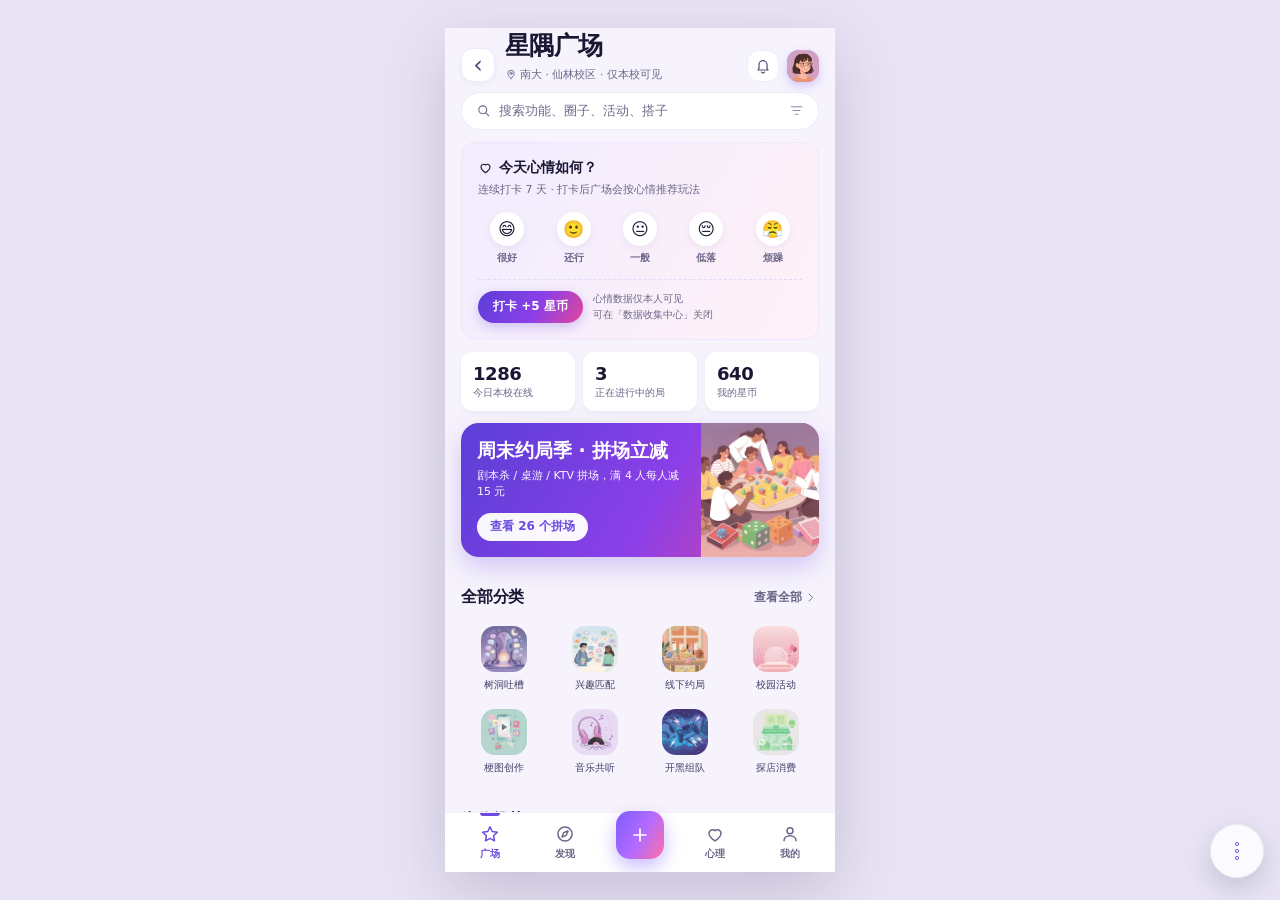
==== 星隅广场/Star-Corner-Plaza.html @ f4175f68 "Add files via upload" ====
<!DOCTYPE html>
<html lang="zh-CN">
<head>
<meta charset="UTF-8">
<meta name="viewport" content="width=device-width,initial-scale=1,maximum-scale=1,user-scalable=no">
<title>星隅广场 · 校园娱乐中心</title>
<link rel="icon" href="data:image/svg+xml,<svg xmlns='http://www.w3.org/2000/svg' viewBox='0 0 32 32'><text y='26' font-size='26'>🌟</text></svg>">

<style>
/* =====================================================================
   星隅广场 · 校园娱乐中心  |  style.css
   v2 — 巡查修复 + 视觉升级（功能与信息架构不变）
   修复：对比度达标 WCAG AA / 焦点态 / disabled / 吸底操作栏 / 滚动穿透
   升级：统一 间距·圆角·字号·阴影 刻度，补齐 hover/active 状态与过渡
   ===================================================================== */

:root{
  /* ---------- 品牌 ---------- */
  --brand:linear-gradient(120deg,#7C5CFF 0%,#B36BFF 52%,#FF6FA5 100%);       /* 装饰性填充 */
  --brand-deep:linear-gradient(120deg,#5B3FD6 0%,#8B3FE8 55%,#E0479B 100%);  /* 承载白字的面 */
  --brand-text:#6C4BE0;        /* 紫色作文字时用（对白底 5.64:1） */
  --brand-soft:linear-gradient(120deg,#F1ECFF 0%,#FFF1F7 100%);

  /* ---------- 底色 ---------- */
  --bg:#F6F3FC;
  --card:#FFFFFF;
  --card2:#F8F5FE;
  --line:#EFEAF9;
  --line2:#F4F0FD;
  --line-strong:#E1D8FA;

  /* ---------- 文字（全部 ≥4.5:1，满足 WCAG AA） ---------- */
  --ink:#191734;    /* 主文字      15.3:1 */
  --sub:#4F4A72;    /* 次级正文     8.4:1 */
  --mute:#6B6688;   /* 辅助文字     5.41:1 */
  --faint:#706A8C;  /* 弱化/脚注    5.09:1 */
  --glyph:#8E89A8;  /* 非文字图形   3.34:1（≥3:1） */

  /* ---------- 字号阶梯（12 档 → 收敛为 11 档） ---------- */
  --fs-2xs:10px;  --fs-xs:11px;   --fs-sm:12px;   --fs-base:13px;
  --fs-md:14px;   --fs-lg:15px;   --fs-xl:16px;   --fs-2xl:18px;
  --fs-3xl:19px;  --fs-4xl:22px;  --fs-5xl:25px;  --fs-num:32px;

  /* ---------- 间距阶梯 ---------- */
  --sp-1:4px; --sp-2:8px; --sp-3:12px; --sp-4:16px; --sp-5:20px; --sp-6:24px;

  /* ---------- 圆角（4 档） ---------- */
  --r-sm:12px; --r-md:14px; --r-lg:18px; --r-full:999px;

  /* ---------- 阴影（3 档） ---------- */
  --sh-1:0 2px 6px rgba(28,20,60,.04);
  --sh-2:0 4px 14px rgba(28,20,60,.06);
  --sh-3:0 8px 24px rgba(28,20,60,.10);
  --sh-brand:0 10px 24px rgba(108,75,224,.26);

  /* ---------- 动效 ---------- */
  --ease:cubic-bezier(.32,.72,.28,1);
  --dur:.2s;

  --font:"PingFang SC","Microsoft YaHei","Hiragino Sans GB","Noto Sans CJK SC",system-ui,-apple-system,sans-serif;
  --sb-h:44px;  --tb-h:60px;
}

*{box-sizing:border-box;margin:0;padding:0;-webkit-tap-highlight-color:transparent;}
html,body{height:100%;}
body{
  font-family:var(--font);color:var(--ink);background:#E9E4F5;
  display:flex;align-items:center;justify-content:center;
  -webkit-font-smoothing:antialiased;overflow:hidden;
}
button,input,textarea{font-family:inherit;font-size:inherit;color:inherit;border:none;background:none;outline:none;}
button{cursor:pointer;}
button:disabled{cursor:not-allowed;}
svg{display:block;flex:none;}

/* ===== 统一焦点态（键盘可达性） ===== */
:focus{outline:none;}
:focus-visible{
  outline:2px solid var(--brand-text);
  outline-offset:2px;
  border-radius:var(--r-sm);
}
.viewport :focus-visible{outline-offset:1px;}

/* ===== 预览容器 ===== */
.viewport{
  width:390px;height:844px;max-height:100vh;
  background:var(--bg);position:relative;overflow:hidden;
  display:flex;flex-direction:column;
  box-shadow:0 20px 60px rgba(28,20,60,.18);
}
@media (max-width:430px){
  body{display:block;background:var(--bg);}
  .viewport{width:100%;height:100vh;max-height:none;box-shadow:none;}
}
/* 极矮视口（横屏手机）保护 */
@media (max-height:520px){
  .viewport{height:100vh;}
}

/* ===== 滚动区 ===== */
.screens{
  flex:1;overflow-y:auto;overflow-x:hidden;
  -webkit-overflow-scrolling:touch;
  overscroll-behavior:contain;   /* 防止滚动穿透 */
}
.screens::-webkit-scrollbar{width:3px;}
.screens::-webkit-scrollbar-thumb{background:#DDD7EE;border-radius:3px;}

/* ===== 通用容器 ===== */
.card{background:var(--card);border-radius:var(--r-md);padding:var(--sp-4);box-shadow:var(--sh-2);}
.sec{display:flex;align-items:center;gap:var(--sp-2);padding:var(--sp-4) var(--sp-4) 10px;}
.sec h2{font-size:var(--fs-xl);font-weight:800;letter-spacing:-.2px;}
.sec .ss{font-size:var(--fs-xs);color:var(--faint);font-weight:600;}
.sec .more{
  margin-left:auto;font-size:var(--fs-sm);color:var(--mute);font-weight:600;
  display:flex;align-items:center;gap:2px;
  padding:4px 2px 4px 8px;border-radius:var(--r-sm);
  transition:color var(--dur) var(--ease),opacity var(--dur) var(--ease);
}
.sec .more:active{opacity:.6;}
@media (hover:hover){.sec .more:hover{color:var(--brand-text);}}

.foot{
  height:36px;padding:0 var(--sp-4) 4px;
  display:flex;align-items:center;gap:6px;
  font-size:var(--fs-2xs);color:var(--faint);   /* 脚注也满足 AA */
}
.foot .dot{width:3px;height:3px;border-radius:50%;background:var(--line-strong);flex:none;}

/* ===== 顶部导航 ===== */
.nav{height:46px;display:flex;align-items:center;gap:10px;padding:0 var(--sp-4);}
.nav .nb{
  width:30px;height:30px;border-radius:10px;background:var(--card);
  border:1px solid var(--line);display:flex;align-items:center;justify-content:center;
  color:var(--sub);flex:none;transition:background var(--dur) var(--ease),transform var(--dur) var(--ease);
}
.nav .nb:active{transform:scale(.92);}
@media (hover:hover){.nav .nb:hover{background:var(--card2);}}
.nav h1{font-size:var(--fs-3xl);font-weight:800;letter-spacing:-.2px;}
.nav .nav-r{margin-left:auto;display:flex;align-items:center;gap:var(--sp-2);color:var(--mute);}

/* ===== 首页标题区 ===== */
.hd{padding:2px var(--sp-4) 10px;display:flex;align-items:flex-end;gap:10px;}
.hd h1{font-size:var(--fs-5xl);font-weight:900;letter-spacing:-.6px;line-height:1.15;}
.hd .loc{font-size:var(--fs-xs);color:var(--mute);display:flex;align-items:center;gap:3px;margin:6px 0 0;}
.hd .hr{margin-left:auto;display:flex;gap:var(--sp-2);align-items:center;}
.av{
  width:32px;height:32px;border-radius:var(--r-sm);background:var(--brand);color:#fff;
  display:flex;align-items:center;justify-content:center;
  box-shadow:0 4px 10px rgba(124,92,255,.28);
  transition:transform var(--dur) var(--ease);
}
.av:active{transform:scale(.92);}
.icobtn{
  width:32px;height:32px;border-radius:var(--r-sm);background:var(--card);
  border:1px solid var(--line);display:flex;align-items:center;justify-content:center;color:var(--sub);
  transition:background var(--dur) var(--ease),transform var(--dur) var(--ease);
}
.icobtn:active{transform:scale(.92);}
@media (hover:hover){.icobtn:hover{background:var(--card2);}}

/* ===== 搜索 ===== */
.search{
  height:38px;border-radius:var(--r-full);background:var(--card);
  border:1px solid var(--line);display:flex;align-items:center;gap:var(--sp-2);
  padding:0 14px;color:var(--faint);font-size:var(--fs-base);
  margin:0 var(--sp-4) var(--sp-3);width:calc(100% - 32px);text-align:left;
  transition:border-color var(--dur) var(--ease),box-shadow var(--dur) var(--ease);
}
.search:active{background:var(--card2);}
@media (hover:hover){.search:hover{border-color:var(--line-strong);}}
.search .sr{margin-left:auto;color:var(--glyph);}

/* ===== 首页顶栏（吸顶 + 滚动收拢 · 复用 index.html 搜索框变化动画） ===== */
.home-top{
  position:sticky;top:0;z-index:7;
  background:var(--bg);
  padding-top:2px;
  transition:padding .35s cubic-bezier(.22,1,.36,1);
}
.home-top::after{
  content:'';position:absolute;left:0;right:0;bottom:0;height:1px;
  background:linear-gradient(to bottom, rgba(28,20,60,.07), transparent);
  opacity:0;transition:opacity .3s;pointer-events:none;
}
.home-top.collapsed{padding-bottom:0;}
.home-top.collapsed::after{opacity:1;}
/* 搜索框收拢动画（与 index.html 同款缓动） */
.home-top .search{
  transition:height .3s cubic-bezier(.22,1,.36,1), font-size .3s cubic-bezier(.22,1,.36,1),
             background .3s, border-color .3s, box-shadow .3s, margin .3s, border-radius .3s;
}
.home-top.collapsed .search{
  height:32px;font-size:var(--fs-sm);
  background:var(--card2);border-color:var(--line-strong);
  margin-bottom:8px;box-shadow:var(--sh-1);
}
/* 标题与位置行随之收拢 */
.home-top .hd h1{transition:font-size .3s cubic-bezier(.22,1,.36,1);}
.home-top.collapsed .hd h1{font-size:var(--fs-4xl);}
.home-top .hd .loc{transition:opacity .25s, transform .3s, height .3s, margin .3s;}
.home-top.collapsed .hd .loc{opacity:0;transform:translateY(-4px);height:0;overflow:hidden;margin:0;}
.home-top .hr .av{transition:width .3s, height .3s;}
.home-top.collapsed .hr .av{width:28px;height:28px;}

/* ===== 心情卡 ===== */
.mood{
  background:var(--brand-soft);border:1px solid #EFE7FF;
  border-radius:var(--r-md);padding:var(--sp-4);margin:0 var(--sp-4) var(--sp-3);
}
.mood-t{font-size:var(--fs-md);font-weight:800;display:flex;align-items:center;gap:6px;}
.mood-s{font-size:var(--fs-xs);color:var(--mute);margin-top:var(--sp-1);line-height:1.55;}
.moods{display:flex;gap:var(--sp-2);margin-top:var(--sp-3);justify-content:space-between;}
.md{display:flex;flex-direction:column;align-items:center;gap:5px;flex:1;padding:2px 0;border-radius:var(--r-sm);}
.md i{
  width:34px;height:34px;border-radius:50%;background:#fff;
  display:flex;align-items:center;justify-content:center;font-size:17px;font-style:normal;
  box-shadow:0 3px 8px rgba(28,20,60,.06);
  transition:transform var(--dur) var(--ease),box-shadow var(--dur) var(--ease);
}
.md span{font-size:var(--fs-2xs);color:var(--mute);font-weight:600;transition:color var(--dur) var(--ease);}
.md.on i{background:var(--brand);box-shadow:0 4px 12px rgba(124,92,255,.38);transform:scale(1.14);}
.md.on span{color:var(--brand-text);font-weight:800;}
.md:active i{transform:scale(.94);}
@media (hover:hover){.md:hover i{transform:scale(1.06);}.md.on:hover i{transform:scale(1.14);}}

.mood-f{display:flex;align-items:center;gap:10px;margin-top:var(--sp-3);padding-top:11px;border-top:1px dashed var(--line-strong);}
.mood-f .btn{
  height:32px;padding:0 15px;border-radius:var(--r-full);background:var(--brand-deep);
  color:#fff;font-size:var(--fs-sm);font-weight:800;display:flex;align-items:center;flex:none;
  box-shadow:0 4px 12px rgba(91,63,214,.26);
  transition:transform var(--dur) var(--ease),opacity var(--dur) var(--ease);
}
.mood-f .btn:active{transform:scale(.95);}
@media (hover:hover){.mood-f .btn:hover{opacity:.92;}}
.mood-f .btn:disabled,.mood-f .btn.done{
  background:#E4E0F2;color:var(--faint);box-shadow:none;opacity:1;
}
.mood-f .tl{font-size:var(--fs-2xs);color:var(--mute);line-height:1.55;}

/* ===== 数据条 ===== */
.stats{display:grid;grid-template-columns:repeat(3,1fr);gap:var(--sp-2);margin:0 var(--sp-4) var(--sp-3);}
.stat{background:var(--card);border-radius:var(--r-sm);padding:11px var(--sp-3);box-shadow:var(--sh-1);}
.stat b{font-size:var(--fs-2xl);font-weight:900;letter-spacing:-.4px;display:block;}
.stat span{font-size:var(--fs-2xs);color:var(--mute);display:block;margin-top:2px;}

/* ===== Banner ===== */
.banner{
  min-height:112px;border-radius:var(--r-lg);display:flex;align-items:stretch;
  background:radial-gradient(circle at 112% -34%,rgba(255,255,255,.16),transparent 38%),var(--brand-deep);
  margin:0 var(--sp-4) var(--sp-3);color:#fff;
  position:relative;overflow:hidden;box-shadow:var(--sh-brand);
}
.banner .btxt{flex:1;min-width:0;padding:var(--sp-4);padding-right:var(--sp-2);display:flex;flex-direction:column;justify-content:center;align-items:flex-start;}
.banner .bt{font-size:var(--fs-3xl);font-weight:900;position:relative;line-height:1.25;}
.banner .bs{font-size:var(--fs-xs);margin-top:5px;position:relative;line-height:1.5;opacity:.96;}
.banner .bb{
  height:28px;padding:0 13px;border-radius:var(--r-full);background:rgba(255,255,255,.96);
  color:var(--brand-text);font-size:var(--fs-sm);font-weight:800;
  display:inline-flex;align-items:center;margin-top:var(--sp-3);position:relative;
  transition:transform var(--dur) var(--ease);
}
.banner .bb:active{transform:scale(.95);}
.banner .bi-img{width:118px;flex:none;position:relative;overflow:hidden;}
.banner .bi-img .imgw{position:absolute;inset:0;border-radius:0;}
.banner .bi-img img{object-fit:cover;object-position:center 38%;}

/* ===== 图片样式（AI 插画 · 懒加载 · 失败回退） ===== */
.imgw{position:relative;display:inline-flex;align-items:center;justify-content:center;overflow:hidden;flex:none;border-radius:inherit;line-height:0;vertical-align:middle;}
.imgw>img{position:absolute;inset:0;width:100%;height:100%;object-fit:cover;display:block;}
.imgw .img-fb{display:none;align-items:center;justify-content:center;line-height:0;}
.imgw.img-err .img-fb{display:flex;}

/* 金刚区插画 */
.g4img{width:46px;height:46px;border-radius:var(--r-md);transition:transform var(--dur) var(--ease),box-shadow var(--dur) var(--ease);}
.g4i:active .g4img{transform:scale(.9);}

/* 推荐卡封面 */
.rimg{width:100%;aspect-ratio:16/10;border-radius:var(--r-md);margin-bottom:8px;background:var(--card2);}
.rimg img{object-fit:cover;}

/* 拼场封面 + 头像堆叠 */
.lcover{width:58px;height:58px;border-radius:var(--r-md);}
.live-li{align-items:center;}
.live-li .live-mid{flex:1;min-width:0;}
.live-meta{display:flex;align-items:center;gap:8px;margin-top:6px;flex-wrap:wrap;}
.live-meta .cnt{font-size:var(--fs-2xs);color:var(--mute);white-space:nowrap;}
.avstack{display:inline-flex;align-items:center;flex:none;}
.avstack .ava{border-radius:50%;border:2px solid var(--card);margin-left:-8px;overflow:hidden;background:var(--card2);}
.avstack .ava:first-child{margin-left:0;}
.ava.s22{width:22px;height:22px;}

/* 全部赛道缩略图 */
.lthumb{width:44px;height:44px;border-radius:var(--r-md);}

/* 赛道头卡插画（右侧竖中） */
.thead{padding-right:104px;}
.th-art{position:absolute;right:14px;top:50%;transform:translateY(-50%);width:80px;height:80px;pointer-events:none;}
.th-art .imgw{width:100%;height:100%;border-radius:var(--r-lg);box-shadow:0 10px 22px rgba(0,0,0,.20);}
.thart img{object-fit:cover;}

/* 我的头像 */
.ua-img{width:52px;height:52px;border-radius:var(--r-md);box-shadow:0 4px 12px rgba(0,0,0,.16);}

/* 顶栏头像按钮 */
.av{padding:0;overflow:hidden;}
.av>img{width:100%;height:100%;object-fit:cover;display:block;border-radius:inherit;}

/* 空态插画 */
.emptybox{background:#F1ECFF;border:1px dashed var(--line-strong);border-radius:var(--r-md);padding:20px var(--sp-3) var(--sp-4);margin:0 var(--sp-4) var(--sp-3);text-align:center;}
.emptybox .emptyart{width:120px;height:120px;margin:0 auto 12px;border-radius:var(--r-md);display:flex;}
.emptybox .nt{display:flex;align-items:center;justify-content:center;gap:6px;font-size:var(--fs-sm);font-weight:800;color:var(--brand-text);}
.emptybox .ns{margin-left:auto;margin-right:auto;max-width:300px;}

/* ===== 金刚区 ===== */
.g4{display:grid;grid-template-columns:repeat(4,1fr);gap:14px 4px;padding:var(--sp-1) var(--sp-4) var(--sp-4);}
.g4i{display:flex;flex-direction:column;align-items:center;gap:6px;padding:2px 0;border-radius:var(--r-sm);}
.g4i i{
  width:46px;height:46px;border-radius:var(--r-md);display:flex;align-items:center;justify-content:center;
  transition:transform var(--dur) var(--ease),box-shadow var(--dur) var(--ease);
}
.g4i span{font-size:var(--fs-2xs);color:#463F68;text-align:center;line-height:1.3;}
.g4i:active i{transform:scale(.9);}
@media (hover:hover){
  .g4i:hover i{transform:translateY(-2px);box-shadow:0 6px 16px rgba(28,20,60,.12);}
}

/* ===== 横向推荐卡 ===== */
.scroll{
  display:flex;gap:10px;padding:0 var(--sp-4) var(--sp-4);
  overflow-x:auto;scrollbar-width:none;
  scroll-snap-type:x proximity;
  overscroll-behavior-x:contain;
}
.scroll::-webkit-scrollbar{display:none;}
.rc{
  width:150px;flex:none;position:relative;background:var(--card);
  border-radius:var(--r-md);padding:var(--sp-3);box-shadow:var(--sh-2);
  text-align:left;scroll-snap-align:start;
  transition:transform var(--dur) var(--ease),box-shadow var(--dur) var(--ease);
}
.rc .ri{width:32px;height:32px;border-radius:11px;display:flex;align-items:center;justify-content:center;}
.rc .rt{
  font-size:var(--fs-base);font-weight:800;margin-top:9px;line-height:1.35;
  display:-webkit-box;-webkit-line-clamp:1;-webkit-box-orient:vertical;overflow:hidden;
}
.rc .rs{
  font-size:var(--fs-2xs);color:var(--mute);margin-top:var(--sp-1);line-height:1.5;
  display:-webkit-box;-webkit-line-clamp:2;-webkit-box-orient:vertical;overflow:hidden;min-height:30px;
}
.rc .rb{
  margin-top:9px;height:26px;border-radius:13px;background:var(--card2);
  color:var(--brand-text);font-size:var(--fs-xs);font-weight:800;
  display:flex;align-items:center;justify-content:center;
}
.rc .rbadge{
  position:absolute;top:10px;right:10px;font-size:9px;font-weight:800;
  color:#fff;background:#C8347E;padding:2px 6px;border-radius:6px;
}
.rc:active{transform:scale(.97);}
@media (hover:hover){.rc:hover{transform:translateY(-2px);box-shadow:var(--sh-3);}}

/* ===== 列表行 ===== */
.list{padding:0 var(--sp-4) var(--sp-3);display:flex;flex-direction:column;gap:9px;}
.li{
  background:var(--card);border-radius:var(--r-sm);padding:var(--sp-3);
  display:flex;align-items:center;gap:11px;box-shadow:var(--sh-1);width:100%;text-align:left;
  transition:transform var(--dur) var(--ease),box-shadow var(--dur) var(--ease),background var(--dur) var(--ease);
}
.li .lci{width:40px;height:40px;border-radius:13px;display:flex;align-items:center;justify-content:center;flex:none;}
.li .lt{
  font-size:var(--fs-base);font-weight:800;line-height:1.35;
  display:-webkit-box;-webkit-line-clamp:2;-webkit-box-orient:vertical;overflow:hidden;
}
.li .ls{font-size:var(--fs-2xs);color:var(--mute);margin-top:var(--sp-1);display:flex;align-items:center;gap:6px;flex-wrap:wrap;}
.li .la{margin-left:auto;flex:none;padding-left:var(--sp-2);}
.bar{width:46px;height:5px;border-radius:99px;background:var(--line2);overflow:hidden;display:inline-block;vertical-align:middle;flex:none;}
.bar i{display:block;height:100%;border-radius:99px;transition:width .32s var(--ease);}
.jbtn{
  height:28px;padding:0 var(--sp-3);border-radius:var(--r-full);
  background:var(--ink);color:#fff;font-size:var(--fs-xs);font-weight:800;
  display:flex;align-items:center;flex:none;
  transition:transform var(--dur) var(--ease),background var(--dur) var(--ease),color var(--dur) var(--ease);
}
.jbtn.ghost{background:var(--card2);color:var(--brand-text);}
.jbtn.on{background:#E8E3F5;color:var(--faint);}
.jbtn:active{transform:scale(.93);}
@media (hover:hover){.jbtn:hover{opacity:.88;}.li:hover{box-shadow:var(--sh-2);}}

/* ===== 胶囊 Tab ===== */
.tabs{display:flex;gap:var(--sp-2);padding:0 var(--sp-4) var(--sp-3);flex-wrap:wrap;}
.tab{
  height:28px;padding:0 var(--sp-3);border-radius:var(--r-full);background:var(--card);
  border:1px solid var(--line);font-size:var(--fs-sm);color:var(--sub);font-weight:600;
  display:flex;align-items:center;
  transition:background var(--dur) var(--ease),color var(--dur) var(--ease),border-color var(--dur) var(--ease),transform var(--dur) var(--ease);
}
.tab.on{background:var(--ink);color:#fff;border-color:var(--ink);font-weight:700;}
.tab:active{transform:scale(.95);}
@media (hover:hover){.tab:not(.on):hover{border-color:var(--line-strong);background:var(--card2);}}

/* ===== 赛道头卡 ===== */
.thead{
  border-radius:var(--r-lg);padding:var(--sp-4);margin:0 var(--sp-4) var(--sp-3);
  color:#fff;position:relative;overflow:hidden;
  background:radial-gradient(circle at 118% -25%,rgba(255,255,255,.15),transparent 40%),linear-gradient(120deg,#5B3FD6,#8B3FE8 55%,#E0479B);
}
.thead .hi{width:46px;height:46px;border-radius:15px;background:rgba(255,255,255,.22);display:flex;align-items:center;justify-content:center;}
.thead h2{font-size:var(--fs-3xl);font-weight:900;margin-top:11px;position:relative;line-height:1.25;}
.thead p{font-size:var(--fs-sm);margin-top:6px;line-height:1.6;position:relative;opacity:1;}
.thead .chips{display:flex;gap:6px;margin-top:11px;flex-wrap:wrap;position:relative;}
.thead .chips span{font-size:var(--fs-2xs);background:rgba(255,255,255,.22);padding:3px 8px;border-radius:7px;}
.thead .hn{display:flex;gap:18px;margin-top:var(--sp-3);position:relative;flex-wrap:wrap;}
.thead .hn div b{font-size:var(--fs-2xl);font-weight:900;}
.thead .hn div span{font-size:var(--fs-2xs);opacity:.9;display:block;margin-top:2px;}

/* ===== 功能卡 ===== */
.fn{
  background:var(--card);border-radius:var(--r-md);padding:var(--sp-3);
  box-shadow:var(--sh-2);width:100%;text-align:left;
  transition:transform var(--dur) var(--ease),box-shadow var(--dur) var(--ease);
}
.fn:active{transform:scale(.99);}
@media (hover:hover){.fn:hover{box-shadow:var(--sh-3);transform:translateY(-1px);}}
.fn-h{display:flex;align-items:center;gap:9px;}
.fn-n{width:22px;height:22px;border-radius:7px;background:var(--ink);color:#fff;font-size:var(--fs-2xs);font-weight:900;display:flex;align-items:center;justify-content:center;flex:none;}
.fn-t{font-size:var(--fs-md);font-weight:800;line-height:1.35;}
.fn-tag{
  margin-left:auto;font-size:var(--fs-2xs);color:var(--faint);font-weight:600;
  background:var(--card2);padding:3px 8px;border-radius:7px;flex:none;
  max-width:110px;overflow:hidden;text-overflow:ellipsis;white-space:nowrap;
}
.fn-d{font-size:var(--fs-sm);color:var(--sub);margin-top:var(--sp-2);line-height:1.65;}
.fn-s{margin-top:9px;background:var(--card2);border-radius:10px;padding:9px 10px;}
.fn-s .sl{font-size:var(--fs-2xs);font-weight:800;color:var(--mute);letter-spacing:.4px;display:flex;align-items:center;gap:4px;}
.fn-s .st{font-size:var(--fs-xs);color:#463F68;margin-top:var(--sp-1);line-height:1.6;}

/* ===== 数据格 / 迷你图 ===== */
.dgrid{display:grid;grid-template-columns:repeat(4,1fr);gap:var(--sp-2);margin-top:var(--sp-3);}
.dg{background:var(--card2);border-radius:11px;padding:9px 6px;text-align:center;}
.dg b{font-size:var(--fs-md);font-weight:900;display:block;}
.dg span{font-size:9.5px;color:var(--mute);display:block;margin-top:3px;line-height:1.3;}
.spark{margin-top:var(--sp-3);background:var(--card2);border-radius:var(--r-sm);padding:10px;}
.spark .sh{font-size:var(--fs-2xs);color:var(--mute);display:flex;align-items:center;justify-content:space-between;margin-bottom:6px;gap:8px;}
.spark .sh b{color:#463F68;font-size:var(--fs-2xs);}
.spark svg{width:100%;height:auto;}

/* ===== 步骤条 ===== */
.steps{display:flex;flex-direction:column;margin-top:var(--sp-3);}
.step{display:flex;gap:11px;}
.step .sd{display:flex;flex-direction:column;align-items:center;flex:none;}
.step .sn{width:24px;height:24px;border-radius:50%;background:#F1ECFF;color:var(--brand-text);font-size:var(--fs-xs);font-weight:900;display:flex;align-items:center;justify-content:center;}
.step .sl2{width:2px;flex:1;background:var(--line);margin:3px 0;min-height:18px;}
.step:last-child .sl2{background:transparent;}
.step .sx{padding-bottom:10px;}
.step .st2{font-size:var(--fs-base);font-weight:800;line-height:24px;}
.step .ss2{font-size:var(--fs-xs);color:var(--mute);margin-top:var(--sp-1);line-height:1.6;}

/* ===== 同校在说 ===== */
.voices{display:flex;flex-wrap:wrap;gap:7px;margin-top:10px;}
.voice{
  font-size:var(--fs-xs);color:var(--sub);background:var(--card);
  border:1px solid var(--line);padding:6px 10px;border-radius:var(--r-sm);
  display:flex;align-items:center;gap:5px;
}
.voice b{color:var(--brand-text);font-size:var(--fs-2xs);}

/* ===== 热榜 ===== */
.rank{
  display:flex;align-items:center;gap:11px;background:var(--card);
  border-radius:var(--r-sm);padding:11px var(--sp-3);box-shadow:var(--sh-1);
}
.rk{width:22px;height:22px;border-radius:8px;background:var(--card2);color:var(--mute);font-size:var(--fs-xs);font-weight:900;display:flex;align-items:center;justify-content:center;flex:none;}
.rk.t1{background:linear-gradient(120deg,#FFB020,#FF7A7A);color:#fff;}
.rk.t2{background:linear-gradient(120deg,#B8B2D0,#8E88AE);color:#fff;}
.rk.t3{background:linear-gradient(120deg,#D8956B,#B57A50);color:#fff;}
.rank .rt2{font-size:var(--fs-base);font-weight:700;line-height:1.4;}
.rank .rs2{font-size:var(--fs-2xs);color:var(--faint);margin-top:var(--sp-1);display:flex;align-items:center;gap:5px;}
.rank .rv{margin-left:auto;text-align:right;flex:none;}
.rank .rv b{font-size:var(--fs-base);font-weight:900;color:#C8347E;display:flex;align-items:center;gap:2px;justify-content:flex-end;}
.rank .rv b.down{color:var(--faint);}
.rank .rv span{font-size:9.5px;color:var(--faint);}

/* ===== 表单 ===== */
.field{background:var(--card);border-radius:var(--r-sm);padding:0 14px;box-shadow:var(--sh-1);margin-bottom:9px;}
.fr{display:flex;align-items:center;gap:10px;padding:var(--sp-3) 0;border-bottom:1px solid var(--line2);text-align:left;width:100%;}
.fr:last-child{border-bottom:none;}
.fr .fl{font-size:var(--fs-base);color:#463F68;width:66px;flex:none;font-weight:700;}
.fr .fv{font-size:var(--fs-base);color:var(--ink);flex:1;min-width:0;overflow:hidden;text-overflow:ellipsis;white-space:nowrap;}
.fr .fv.ph{color:var(--faint);}
.fr .fa{margin-left:auto;color:var(--glyph);flex:none;}
.fr input{flex:1;font-size:var(--fs-base);min-width:0;}
.fr input::placeholder{color:var(--faint);}
.fr:active .fa{color:var(--mute);}

/* 表单错误态 */
.field.err{border:1px solid #E0479B;box-shadow:0 0 0 3px rgba(224,71,155,.10);}
.field-err{
  display:flex;align-items:center;gap:5px;
  font-size:var(--fs-xs);color:#C2357F;font-weight:700;
  margin:-4px 0 10px;padding:0 2px;
  animation:shake .3s var(--ease);
}
@keyframes shake{0%,100%{transform:translateX(0)}25%{transform:translateX(-4px)}75%{transform:translateX(4px)}}

/* ===== 开关 ===== */
.sw{width:42px;height:25px;border-radius:13px;background:#DDD8EE;position:relative;flex:none;transition:background var(--dur) var(--ease);}
.sw i{position:absolute;top:3px;left:3px;width:19px;height:19px;border-radius:50%;background:#fff;box-shadow:0 2px 5px rgba(0,0,0,.16);transition:left var(--dur) var(--ease);}
.sw.on{background:var(--brand-text);}
.sw.on i{left:20px;}

/* ===== 提示块 ===== */
.note{background:#F1ECFF;border:1px dashed var(--line-strong);border-radius:var(--r-sm);padding:var(--sp-3);margin:0 var(--sp-4) var(--sp-3);}
.note .nt{font-size:var(--fs-sm);font-weight:800;color:var(--brand-text);display:flex;align-items:center;gap:6px;}
.note .ns{font-size:var(--fs-xs);color:var(--sub);margin-top:7px;line-height:1.7;}
.note .nl{
  font-size:var(--fs-xs);color:var(--brand-text);font-weight:700;margin-top:var(--sp-2);
  display:flex;align-items:center;gap:3px;background:none;width:auto;padding:2px 0;
}
.note .nl:active{opacity:.6;}

/* ===== 数据大数 ===== */
.big{background:var(--card);border-radius:var(--r-md);padding:var(--sp-4);margin:0 var(--sp-4) var(--sp-3);box-shadow:var(--sh-2);}
.big .bl{font-size:var(--fs-sm);color:var(--mute);}
.big .bv{font-size:var(--fs-num);font-weight:900;letter-spacing:-1px;margin-top:var(--sp-1);line-height:1.1;}
.big .bv em{font-style:normal;font-size:var(--fs-md);color:var(--mute);font-weight:700;margin-left:3px;}
.big .bd{font-size:var(--fs-2xs);color:#0F7E53;font-weight:800;margin-top:var(--sp-1);display:flex;align-items:center;gap:3px;flex-wrap:wrap;}
.big .bd>span{min-width:0;flex:1;overflow-wrap:anywhere;}
.big svg:not([width]){width:100%;height:auto;margin-top:var(--sp-2);}

/* ===== 偏好条 ===== */
.pbar{display:flex;align-items:center;gap:9px;margin-top:10px;}
.pbar .pl{font-size:var(--fs-sm);color:#463F68;width:70px;flex:none;}
.pbar .pb{flex:1;height:8px;border-radius:99px;background:var(--line2);overflow:hidden;}
.pbar .pb i{display:block;height:100%;border-radius:99px;transition:width .42s var(--ease);}
.pbar .pv{font-size:var(--fs-xs);font-weight:800;color:#463F68;width:34px;text-align:right;flex:none;}

/* ===== 授权行 / 我的行 ===== */
.auth,.mrow2{
  display:flex;align-items:center;gap:11px;background:var(--card);
  border-radius:var(--r-sm);padding:var(--sp-3);box-shadow:var(--sh-1);width:100%;text-align:left;
  transition:background var(--dur) var(--ease),box-shadow var(--dur) var(--ease);
}
.auth .ai,.mrow2 .mi2{width:34px;height:34px;border-radius:11px;display:flex;align-items:center;justify-content:center;flex:none;}
.auth .at,.mrow2 .mt2{font-size:var(--fs-base);font-weight:800;}
.auth .as,.mrow2 .ms2{font-size:var(--fs-2xs);color:var(--mute);margin-top:3px;line-height:1.55;}
.auth .sw{margin-left:auto;}
.mrow2 .mc{margin-left:auto;flex:none;color:var(--glyph);transition:transform var(--dur) var(--ease);}
.mrow2 .mbadge{margin-left:auto;flex:none;font-size:var(--fs-2xs);font-weight:800;color:#C2357F;background:#FFECF2;padding:3px 8px;border-radius:8px;}
@media (hover:hover){
  .mrow2:hover{box-shadow:var(--sh-2);}
  .mrow2:hover .mc{transform:translateX(2px);color:var(--mute);}
}
.mrow2:active,.rank:active{opacity:.72;}

/* ===== 用户卡 ===== */
.ucard{
  background:linear-gradient(120deg,#5B3FD6,#8B3FE8 55%,#E0479B);
  border-radius:var(--r-lg);padding:var(--sp-4);margin:0 var(--sp-4) var(--sp-3);
  color:#fff;display:flex;align-items:center;gap:var(--sp-3);
  position:relative;overflow:hidden;box-shadow:var(--sh-brand);
  background:radial-gradient(circle at 120% -30%,rgba(255,255,255,.15),transparent 40%),linear-gradient(120deg,#5B3FD6,#8B3FE8 55%,#E0479B);
}
.ucard .ua{width:52px;height:52px;border-radius:var(--r-md);background:rgba(255,255,255,.25);display:flex;align-items:center;justify-content:center;flex:none;}
.ucard .un{font-size:var(--fs-2xl);font-weight:900;position:relative;}
.ucard .us{font-size:var(--fs-2xs);opacity:.96;margin-top:5px;display:flex;align-items:center;gap:6px;flex-wrap:wrap;position:relative;}
.ucard .us i{font-style:normal;background:rgba(255,255,255,.22);padding:2px 7px;border-radius:6px;}
.ucard .ug{margin-left:auto;text-align:right;flex:none;position:relative;}
.ucard .ug b{font-size:var(--fs-xl);font-weight:900;}
.ucard .ug span{font-size:var(--fs-2xs);opacity:.9;display:block;margin-top:2px;}

/* ===== 底部操作条（吸底） ===== */
.actbar{
  position:sticky;bottom:0;z-index:5;
  display:flex;align-items:center;gap:10px;
  padding:11px var(--sp-4);
  background:rgba(255,255,255,.94);
  -webkit-backdrop-filter:blur(12px);backdrop-filter:blur(12px);
  border-top:1px solid var(--line2);
}
.ghost-btn{
  height:40px;padding:0 var(--sp-4);border-radius:20px;background:var(--card2);
  color:var(--brand-text);font-size:var(--fs-base);font-weight:800;
  display:flex;align-items:center;gap:6px;flex:none;
  transition:background var(--dur) var(--ease),transform var(--dur) var(--ease),color var(--dur) var(--ease);
}
.ghost-btn.on{background:#FFECF2;color:#C2357F;}
.ghost-btn:active{transform:scale(.96);}
@media (hover:hover){.ghost-btn:hover{background:#EFE9FF;}.ghost-btn.on:hover{background:#FFE0EC;}}
.primary-btn{
  flex:1;height:44px;border-radius:22px;background:var(--brand-deep);color:#fff;
  font-size:var(--fs-md);font-weight:800;display:flex;align-items:center;justify-content:center;gap:6px;
  box-shadow:0 8px 18px rgba(91,63,214,.28);
  transition:transform var(--dur) var(--ease),box-shadow var(--dur) var(--ease);
}
.primary-btn:active{transform:scale(.97);box-shadow:0 4px 10px rgba(91,63,214,.24);}
@media (hover:hover){.primary-btn:hover{box-shadow:0 10px 22px rgba(91,63,214,.34);}}
.primary-btn:disabled{background:#DDD8EE;color:var(--faint);box-shadow:none;}

/* ===== 底部 Tab Bar ===== */
.tabbar{
  height:var(--tb-h);flex:none;background:var(--card);border-top:1px solid var(--line2);
  display:flex;align-items:center;padding:0 var(--sp-2);position:relative;z-index:7;
}
.tab2{
  flex:1;height:100%;display:flex;flex-direction:column;align-items:center;justify-content:center;gap:3px;
  font-size:var(--fs-2xs);color:var(--mute);font-weight:600;position:relative;
  transition:color var(--dur) var(--ease);
}
.tab2.on{color:var(--brand-text);font-weight:800;}
.tab2.on::before{
  content:"";position:absolute;top:0;left:50%;transform:translateX(-50%);
  width:20px;height:3px;border-radius:0 0 3px 3px;background:var(--brand-text);
}
.tab2:active{opacity:.6;}
@media (hover:hover){.tab2:not(.on):hover{color:var(--sub);}}
.fab{
  width:48px;height:48px;border-radius:var(--r-md);background:var(--brand);color:#fff;
  display:flex;align-items:center;justify-content:center;
  box-shadow:0 8px 18px rgba(124,92,255,.4);margin-top:-16px;
  transition:transform var(--dur) var(--ease),box-shadow var(--dur) var(--ease);
}
.fab:active{transform:scale(.9);}
@media (hover:hover){.fab:hover{transform:translateY(-2px);box-shadow:0 12px 24px rgba(124,92,255,.46);}}

/* ===== 遮罩 / 弹层 / Toast ===== */
.overlay{
  position:absolute;inset:0;background:rgba(25,23,52,.44);
  opacity:0;pointer-events:none;transition:opacity .24s var(--ease);z-index:40;
}
.overlay.show{opacity:1;pointer-events:auto;}
.sheet{
  position:absolute;left:0;right:0;bottom:0;z-index:50;
  background:var(--bg);border-radius:var(--r-lg) var(--r-lg) 0 0;
  max-height:88%;display:flex;flex-direction:column;
  transform:translateY(100%);transition:transform .3s var(--ease);
  box-shadow:0 -12px 40px rgba(28,20,60,.22);
}
.sheet.show{transform:translateY(0);}
.sheet-hd{
  height:52px;flex:none;display:flex;align-items:center;padding:0 var(--sp-4);
  border-bottom:1px solid var(--line2);background:var(--card);border-radius:var(--r-lg) var(--r-lg) 0 0;
}
.sheet-hd h3{font-size:var(--fs-xl);font-weight:800;}
.sheet-hd .sx{
  margin-left:auto;width:28px;height:28px;border-radius:10px;background:var(--card2);
  display:flex;align-items:center;justify-content:center;color:var(--sub);
  transition:background var(--dur) var(--ease),transform var(--dur) var(--ease);
}
.sheet-hd .sx:active{transform:scale(.92);}
@media (hover:hover){.sheet-hd .sx:hover{background:#EFE9FF;}}
.sheet-bd{
  flex:1;overflow-y:auto;padding:var(--sp-3) var(--sp-4) var(--sp-2);
  overscroll-behavior:contain;   /* 防止滚动穿透到下层 */
}
.sheet-bd::-webkit-scrollbar{width:3px;}
.sheet-bd::-webkit-scrollbar-thumb{background:#DDD7EE;border-radius:3px;}
.sheet-ft{flex:none;padding:11px var(--sp-4);background:var(--card);border-top:1px solid var(--line2);display:flex;gap:10px;}

.toast{
  position:absolute;left:50%;bottom:96px;transform:translate(-50%,12px);
  background:rgba(25,23,52,.94);color:#fff;font-size:var(--fs-base);font-weight:700;
  padding:10px 18px;border-radius:var(--r-full);z-index:80;
  opacity:0;pointer-events:none;transition:all .24s var(--ease);
  white-space:nowrap;max-width:330px;overflow:hidden;text-overflow:ellipsis;
  box-shadow:0 8px 24px rgba(28,20,60,.28);
}
.toast.show{opacity:1;transform:translate(-50%,0);}

/* ===== 星币飞出动画 ===== */
.coin-pop{
  position:absolute;z-index:90;font-size:var(--fs-md);font-weight:900;color:#B45309;
  pointer-events:none;animation:coinUp .9s ease-out forwards;
}
@keyframes coinUp{0%{opacity:0;transform:translateY(0) scale(.8)}20%{opacity:1}100%{opacity:0;transform:translateY(-46px) scale(1.15)}}

/* ===== 空状态 ===== */
.empty{padding:var(--sp-6) var(--sp-4);text-align:center;}
.empty .ei{
  width:56px;height:56px;border-radius:var(--r-md);background:var(--card2);color:var(--faint);
  display:flex;align-items:center;justify-content:center;margin:0 auto var(--sp-3);
}
.empty .et{font-size:var(--fs-md);font-weight:800;color:var(--sub);}
.empty .es{font-size:var(--fs-xs);color:var(--mute);margin-top:6px;line-height:1.7;}

/* ===== 尊重系统「减少动态效果」 ===== */
@media (prefers-reduced-motion:reduce){
  *,*::before,*::after{animation-duration:.01ms!important;animation-iteration-count:1!important;transition-duration:.01ms!important;}
}

/* ===== 返回校园主页（由主代码悬浮球进入时使用） ===== */
.back-home{
  width:34px;height:34px;border-radius:12px;background:var(--card);
  border:1px solid var(--line);color:var(--sub);
  display:inline-flex;align-items:center;justify-content:center;
  font-size:24px;line-height:1;flex:none;text-decoration:none;
  box-shadow:var(--sh-1);
  transition:background var(--dur) var(--ease),transform var(--dur) var(--ease);
}
.back-home:active{transform:scale(.9);background:var(--card2);}
@media (hover:hover){.back-home:hover{background:var(--card2);}}

</style>

<!-- ===== 跨页悬浮导航球（通道） ===== -->
<style id="fnav-css">
.fnav{position:fixed;z-index:9999;right:16px;bottom:22px;display:flex;flex-direction:column;align-items:flex-end;gap:12px;font-family:system-ui,-apple-system,'PingFang SC','Microsoft YaHei',sans-serif}
.fnav-btn{width:54px;height:54px;border-radius:50%;border:.5px solid rgba(0,0,0,.06);background:rgba(255,255,255,.82);-webkit-backdrop-filter:blur(18px) saturate(180%);backdrop-filter:blur(18px) saturate(180%);box-shadow:0 10px 28px rgba(24,32,64,.18);display:flex;align-items:center;justify-content:center;cursor:pointer;color:#6c5ce7;transition:transform .25s cubic-bezier(.22,1,.36,1),box-shadow .25s;padding:0}
.fnav-btn:active{transform:scale(.9)}
.fnav-btn svg{width:24px;height:24px;stroke:#6c5ce7;fill:none}
.fnav.open .fnav-btn{box-shadow:0 10px 28px rgba(108,92,231,.32)}
.fnav-menu{display:flex;flex-direction:column;gap:8px;align-items:stretch;opacity:0;transform:translateY(10px) scale(.96);transform-origin:bottom right;pointer-events:none;transition:opacity .22s,transform .22s cubic-bezier(.22,1,.36,1)}
.fnav.open .fnav-menu{opacity:1;transform:translateY(0) scale(1);pointer-events:auto}
.fnav-item{display:flex;text-decoration:none;align-items:center;gap:10px;padding:9px 13px 9px 10px;border-radius:14px;background:rgba(255,255,255,.92);-webkit-backdrop-filter:blur(18px) saturate(180%);backdrop-filter:blur(18px) saturate(180%);box-shadow:0 8px 22px rgba(24,32,64,.14);border:.5px solid rgba(0,0,0,.05);cursor:pointer;white-space:nowrap;color:#2b2f3a;font-size:13.5px;font-weight:600;min-width:158px;transition:transform .15s,background .2s}
.fnav-item:active{transform:scale(.97)}
.fnav-ico{width:30px;height:30px;border-radius:9px;display:flex;align-items:center;justify-content:center;font-size:16px;background:rgba(108,92,231,.12);flex:none}
.fnav-name{flex:1}
.fnav-item.cur{color:#6c5ce7;background:rgba(108,92,231,.1)}
.fnav-tag{font-size:9.5px;font-weight:700;color:#6c5ce7;background:rgba(108,92,231,.15);padding:1px 7px;border-radius:7px;margin-left:4px}
.fnav-item.cur .fnav-tag{display:none}
.fnav-item.cur::after{content:'当前';font-size:10px;color:#6c5ce7;opacity:.85;margin-left:2px}
</style>
</head>
<body>

<div class="viewport">
  <main class="screens" id="screens"></main>
  <nav class="tabbar" id="tabbar"></nav>

  <div class="overlay" id="overlay"></div>
  <div class="toast" id="toast"></div>
</div>



<script>
var WEBP = {"img/avatar-1.png": "img/avatar-1.png", "img/avatar-2.png": "img/avatar-2.png", "img/avatar-3.png": "img/avatar-3.png", "img/avatar-4.png": "img/avatar-4.png", "img/avatar-5.png": "img/avatar-5.png", "img/banner-weekend.png": "img/banner-weekend.png", "img/empty-state.png": "img/empty-state.png", "img/pet-mascot.png": "img/pet-mascot.png", "img/track-create.png": "img/track-create.png", "img/track-event.png": "img/track-event.png", "img/track-game.png": "img/track-game.png", "img/track-local.png": "img/track-local.png", "img/track-match.png": "img/track-match.png", "img/track-offline.png": "img/track-offline.png", "img/track-radio.png": "img/track-radio.png", "img/track-treehole.png": "img/track-treehole.png"};
/* =====================================================================
   星隅广场 · 数据层  data.js
   校园娱乐功能：8 大赛道 / 40 项功能 / 9 个目标模块 / 运营与埋点数据
   ===================================================================== */
(function (w) {
  'use strict';

  /* ---------- 线性扁平图标（24 视框，stroke 用 currentColor） ---------- */
  var ICONS = {
    star: '<path d="M12 3.4l2.7 5.6 6.1.9-4.5 4.2 1.1 6.1L12 17.3l-5.4 2.9 1.1-6.1-4.5-4.2 6.1-.9z"/>',
    heart: '<path d="M12 20.3S4.8 16 4.8 10.9A4.3 4.3 0 0 1 12 8a4.3 4.3 0 0 1 7.2 2.9c0 5.1-7.2 9.4-7.2 9.4z"/>',
    moon: '<path d="M20.5 14.9A8.6 8.6 0 0 1 9.1 3.5a8.6 8.6 0 1 0 11.4 11.4z"/>',
    users: '<circle cx="9" cy="8" r="3.2"/><path d="M3.5 19.5c0-3 2.5-5.3 5.5-5.3s5.5 2.3 5.5 5.3"/><path d="M16 5.2a3.2 3.2 0 0 1 0 5.9"/><path d="M17.3 14.7c1.9.8 3.2 2.6 3.2 4.8"/>',
    dice: '<rect x="3.5" y="3.5" width="17" height="17" rx="4"/><circle cx="8.5" cy="8.5" r="1.25" fill="currentColor" stroke="none"/><circle cx="15.5" cy="8.5" r="1.25" fill="currentColor" stroke="none"/><circle cx="12" cy="12" r="1.25" fill="currentColor" stroke="none"/><circle cx="8.5" cy="15.5" r="1.25" fill="currentColor" stroke="none"/><circle cx="15.5" cy="15.5" r="1.25" fill="currentColor" stroke="none"/>',
    ticket: '<rect x="3" y="6" width="18" height="12" rx="2.6"/><path d="M14.5 6v12" stroke-dasharray="2.6 2.6"/>',
    video: '<rect x="2.8" y="5.5" width="12.6" height="13" rx="3"/><path d="M15.4 11.2l5.8-3.4v8.4l-5.8-3.4z"/>',
    image: '<rect x="3" y="4.5" width="18" height="15" rx="3"/><circle cx="8.6" cy="9.8" r="1.7"/><path d="M4.2 17.4l4.5-4.2a1.6 1.6 0 0 1 2.2 0l6.9 6.4"/>',
    music: '<circle cx="7" cy="17.4" r="2.8"/><circle cx="17.5" cy="15.4" r="2.8"/><path d="M9.8 17.4V7.2l10.5-2.2v10.4"/>',
    gamepad: '<rect x="2.5" y="7.5" width="19" height="11" rx="5"/><path d="M7.6 10.8v4.4M5.4 13h4.4"/><circle cx="15.8" cy="11.8" r="1.25" fill="currentColor" stroke="none"/><circle cx="18.3" cy="14.2" r="1.25" fill="currentColor" stroke="none"/>',
    store: '<path d="M3.5 9.5h17v9a1.5 1.5 0 0 1-1.5 1.5H5A1.5 1.5 0 0 1 3.5 18.5z"/><path d="M3.5 9.5L5.8 5a1.5 1.5 0 0 1 1.4-.9h9.6a1.5 1.5 0 0 1 1.4.9l2.3 4.5"/><path d="M9.8 20v-5h4.4v5"/>',
    calendar: '<rect x="3.5" y="5" width="17" height="15.5" rx="3"/><path d="M3.5 10.2h17"/><path d="M8 3v4M16 3v4"/><circle cx="12" cy="14.8" r="1.4" fill="currentColor" stroke="none"/>',
    mappin: '<path d="M12 21s6.5-5.6 6.5-10.2A6.5 6.5 0 0 0 5.5 10.8C5.5 15.4 12 21 12 21z"/><circle cx="12" cy="10.6" r="2.4"/>',
    headphone: '<path d="M4.5 15.2v-3.4a7.5 7.5 0 0 1 15 0v3.4"/><rect x="2.8" y="13.8" width="4.2" height="6.2" rx="2.1"/><rect x="17" y="13.8" width="4.2" height="6.2" rx="2.1"/>',
    paw: '<circle cx="7" cy="9" r="1.85"/><circle cx="12" cy="7.2" r="1.85"/><circle cx="17" cy="9" r="1.85"/><path d="M12 11.4c3 0 5 2.4 5 4.6 0 2-1.7 3.4-3.6 3.4-1 0-1.5-.4-2.4-.4s-1.4.4-2.4.4C6.7 19.4 5 18 5 16c0-2.2 4-4.6 7-4.6z"/>',
    sparkle: '<path d="M11 3.2l1.9 4.9L17.9 10l-5 1.9-1.9 4.9-1.9-4.9L4.1 10l5-1.9z"/><path d="M18.4 15.4l.85 2.1 2.15.85-2.15.85-.85 2.1-.85-2.1-2.15-.85 2.15-.85z"/>',
    target: '<circle cx="12" cy="12" r="8.5"/><circle cx="12" cy="12" r="4.8"/><circle cx="12" cy="12" r="1.5" fill="currentColor" stroke="none"/>',
    chat: '<path d="M20.5 12.2c0 4-3.8 7.2-8.5 7.2-1 0-2-.14-2.9-.42L4.6 20.5l1.3-3.4A7 7 0 0 1 3.5 12.2C3.5 8.2 7.3 5 12 5s8.5 3.2 8.5 7.2z"/>',
    tag: '<path d="M20.4 13.5l-6.9 6.9a2 2 0 0 1-2.8 0l-6.9-6.9a2 2 0 0 1-.5-1.4V5.4a2 2 0 0 1 2-2h6.7a2 2 0 0 1 1.4.5l6.9 6.9a2 2 0 0 1 .1 2.7z"/><circle cx="8.3" cy="8.3" r="1.3"/>',
    flame: '<path d="M13 2.6c.6 3-1.4 4.2-2.8 5.7C8.5 10 7 11.7 7 14.1a5 5 0 0 0 10 .3c0-2.4-1.3-3.9-2.4-5.2-.5 1-1.2 1.6-2 1.9.5-3.6-.7-6.6.4-8.5z"/>',
    clock: '<circle cx="12" cy="12" r="8.5"/><path d="M12 7.2V12l3.4 2"/>',
    compass: '<circle cx="12" cy="12" r="8.5"/><path d="M15.6 8.4l-2.1 5.2-5.1 2 2-5.2z"/>',
    book: '<path d="M4 4.6h6a2.5 2.5 0 0 1 2 2.5v12.9a2 2 0 0 0-2-1.7H4z"/><path d="M20 4.6h-6a2.5 2.5 0 0 0-2 2.5v12.9a2 2 0 0 1 2-1.7h6z"/>',
    gift: '<rect x="3.5" y="9" width="17" height="11.5" rx="2.2"/><path d="M3.5 13.4h17M12 9v11.5"/><path d="M12 9S10.6 5 8.3 5a2.1 2.1 0 0 0 0 4.2zM12 9s1.4-4 3.7-4a2.1 2.1 0 0 1 0 4.2z"/>',
    mic: '<rect x="9" y="3" width="6" height="10" rx="3"/><path d="M5.5 11.6a6.5 6.5 0 0 0 13 0"/><path d="M12 18.2V21"/>',
    layers: '<path d="M12 3.4l8.5 4.4-8.5 4.4L3.5 7.8z"/><path d="M3.5 12.4L12 16.8l8.5-4.4"/><path d="M3.5 16.8L12 21.2l8.5-4.4"/>',
    route: '<circle cx="6" cy="18" r="2.6"/><circle cx="18" cy="6" r="2.6"/><path d="M8.6 18h4.9a4.5 4.5 0 0 0 4.5-4.5V8.6"/>',
    zap: '<path d="M13.6 3L5 13.6h5.9L9.9 21l8.6-10.6h-5.9z"/>',
    shield: '<path d="M12 3.2l7 2.6v5.6c0 4.3-2.9 7.6-7 9.4-4.1-1.8-7-5.1-7-9.4V5.8z"/><path d="M9.2 12.1l2 2 3.6-3.8"/>',
    wallet: '<rect x="3" y="6" width="18" height="13" rx="3"/><path d="M3 10.2h18"/><circle cx="16.6" cy="14.8" r="1.3" fill="currentColor" stroke="none"/>',
    check: '<circle cx="12" cy="12" r="8.5"/><path d="M8.2 12.3l2.6 2.6 5-5.2"/>',
    hand: '<path d="M8 11V5.6a1.6 1.6 0 0 1 3.2 0V11"/><path d="M11.2 10.4V4.8a1.6 1.6 0 0 1 3.2 0v5.6"/><path d="M14.4 10.8V6.8a1.6 1.6 0 0 1 3.2 0V15c0 3.3-2.7 6-6 6h-1a5 5 0 0 1-5-5v-3.4a1.6 1.6 0 0 1 3.2 0V14.6"/>',
    palette: '<path d="M12 21a9 9 0 1 1 9-9c0 2.5-2 3.4-3.6 3.4H15a2.4 2.4 0 0 0-1.8 4c.5.6.2 1.6-.8 1.6z"/><circle cx="8" cy="10" r="1.2" fill="currentColor" stroke="none"/><circle cx="12" cy="7.4" r="1.2" fill="currentColor" stroke="none"/><circle cx="16" cy="10.4" r="1.2" fill="currentColor" stroke="none"/>',
    pinboard: '<rect x="3" y="4" width="18" height="14" rx="3"/><path d="M7 21h10"/><path d="M12 18v3"/><path d="M7 8h7M7 12h10"/>',
    plus: '<path d="M12 5.5v13M5.5 12h13"/>',
    chart: '<rect x="3" y="12" width="4.2" height="8" rx="1.6"/><rect x="9.9" y="7" width="4.2" height="13" rx="1.6"/><rect x="16.8" y="3" width="4.2" height="17" rx="1.6"/>',
    user: '<circle cx="12" cy="8" r="3.6"/><path d="M4.8 20.2c0-3.6 3.2-6 7.2-6s7.2 2.4 7.2 6"/>',
    bell: '<path d="M18 15.5V10a6 6 0 1 0-12 0v5.5L4.5 18h15z"/><path d="M9.8 21a2.4 2.4 0 0 0 4.4 0"/>',
    search: '<circle cx="10.8" cy="10.8" r="6.3"/><path d="M15.5 15.5L20.5 20.5"/>',
    filter: '<path d="M3.5 6h17M6.5 12h11M10 18h4"/>',
    chevron: '<path d="M9.5 5.5l6.5 6.5-6.5 6.5"/>',
    back: '<path d="M14.5 5.5L8 12l6.5 6.5"/>',
    eye: '<path d="M2.5 12S6 6 12 6s9.5 6 9.5 6-3.5 6-9.5 6-9.5-6-9.5-6z"/><circle cx="12" cy="12" r="2.8"/>',
    lock: '<rect x="4.5" y="10" width="15" height="10.5" rx="2.6"/><path d="M8 10V7.6a4 4 0 0 1 8 0V10"/>',
    edit: '<path d="M4 20h4.2L19 9.2a2.1 2.1 0 0 0-3-3L5.2 17z"/>',
    grid: '<rect x="3.5" y="3.5" width="7" height="7" rx="2"/><rect x="13.5" y="3.5" width="7" height="7" rx="2"/><rect x="3.5" y="13.5" width="7" height="7" rx="2"/><rect x="13.5" y="13.5" width="7" height="7" rx="2"/>',
    trend: '<path d="M3.5 16.5l5-5 3.5 3.5 6.5-6.5"/><path d="M15 8h4.5v4.5"/>',
    bookmark: '<path d="M6.5 3.5h11v17l-5.5-4-5.5 4z"/>',
    close: '<path d="M6 6l12 12M18 6L6 18"/>',
    send: '<path d="M21 3L10.5 13.5"/><path d="M21 3l-6.8 18-3.7-7.5L3 9.8z"/>',
    warn: '<path d="M12 3.4l9.3 16.2H2.7z"/><path d="M12 9.6v3.9" stroke-width="1.8"/><circle cx="12" cy="16.3" r="1.1" fill="currentColor" stroke="none"/>'
  };

  /* ---------- 8 大赛道 · 每赛道 5 项核心功能 ---------- */
  var CATS = [
    {
      id: 'treehole', n: '01', key: '匿名树洞与情绪吐槽', short: '树洞吐槽', c: '#7C5CFF', soft: '#F1ECFF', icon: 'moon',
      heat: 96, players: '3,412', peak: '22-01', joined: true,
      desc: '大学生最常用的情绪出口：在不暴露身份的前提下倾诉、吐槽、寻求共鸣。',
      items: [
        { i: 'chat', name: '匿名提问箱', src: 'Popi / Tell 匿名提问', desc: '开放一个匿名提问入口，本人可挑选问题公开回答，问答沉淀成个人主页。', scene: '想知道同学对自己的真实看法，但又怕回答被截图外传、当场社死。', use: '默认仅本校可见，发布者不显示头像与昵称；回答内容 30 天后自动归档，从机制上消除"被截图社死"的顾虑。', stats: [328, 96, 87, '22-01'], trend: [210, 268, 245, 330, 296, 412, 328], steps: [['打开提问箱', '从广场或同学分享的卡片进入'], ['匿名写下问题', '无需登录身份，系统只标记"同校"'], ['对方挑选并公开回答', '回答同步到主页与树洞话题墙']], voices: [['匿名才敢说真话', 128], ['比朋友圈安全多了', 96], ['希望回答能匿名追问', 64], ['话题墙每天都想看', 57]] },
        { i: 'moon', name: '树洞 / 吐槽墙', src: 'Soul 瞬间 / 树洞 App', desc: '完全匿名发布图文，不带任何身份信息，陌生人可点赞评论形成共鸣。', scene: '考试周崩溃、失恋、被小组作业坑了，想发泄却不敢发在朋友圈。', use: '发布后 24 小时内仅本校可见，超过时限自动转为仅自己可见，情绪有处安放也不会留下痕迹。', stats: [512, 94, 91, '23-01'], trend: [380, 420, 396, 505, 470, 610, 512], steps: [['选一个话题墙', '每日一个话题，降低开口成本'], ['匿名写下此刻', '支持图文与语音，不显示任何身份'], ['收到抱抱与共鸣', '轻互动贴纸代替打字安慰']], voices: [['期末周的救命稻草', 213], ['看别人的吐槽会被治愈', 158], ['匿名才敢说', 121], ['希望有夜间模式', 74]] },
        { i: 'heart', name: '情绪日记 + AI 回信', src: '心岛日记 / 情绪类 App', desc: '记录当天心情与事件，系统或 AI 给出温柔回应，形成连续情绪曲线。', scene: '深夜情绪低落，找不到人倾诉，也不想让熟人看到自己的脆弱。', use: 'AI 回信只做陪伴不做诊断，连续低落 5 天会主动提示校内心理中心入口，并生成可导出的情绪曲线。', stats: [246, 90, 78, '22-02'], trend: [180, 205, 190, 262, 238, 310, 246], steps: [['记录此刻心情', '五档心情 + 一句备注，10 秒完成'], ['AI 温柔回信', '陪伴式回应，不做诊断'], ['沉淀情绪曲线', '连续 7 天生成周报，可导出']], voices: [['AI 回信比想象中暖', 187], ['曲线让我看见自己', 143], ['希望可自定义语气', 88]] },
        { i: 'flame', name: '同校热点话题榜', src: '微博校园超话 / 校内论坛', desc: '按学校聚合匿名热帖，形成本校专属的话题榜单与讨论场。', scene: '想知道本校同学最近在聊什么，参与只有同校人才懂的梗和共鸣。', use: '榜单权重只取本校账号的浏览与互动，外部流量无法干预，保证"只有我们才懂"的语境纯度。', stats: [389, 92, 84, '12-14'], trend: [300, 340, 312, 398, 365, 470, 389], steps: [['进入本校话题榜', '默认只看同校，可切换全校'], ['参与讨论', '匿名发言，按热度排序'], ['话题沉淀为模板', '高热话题自动生成梗图模板']], voices: [['本校梗才最好笑', 176], ['终于不用看外校的帖子了', 132], ['希望能屏蔽某类话题', 65]] },
        { i: 'hand', name: '共鸣贴纸 / 抱抱互动', src: 'Soul / 树洞类轻互动', desc: '对匿名内容发送"抱抱""我也是"等轻量情绪贴纸，无需组织语言。', scene: '看到别人发帖很想安慰，但不知道说什么，打字又怕显得敷衍。', use: '一个贴纸 = 一次轻量共情，累计可兑换宠物爱心，让"不太会安慰人"的人也能参与。', stats: [431, 88, 95, '20-24'], trend: [350, 390, 372, 448, 420, 520, 431], steps: [['看到想回应的内容', '无需打字，选一个贴纸'], ['发送抱抱', '一次点击完成共情'], ['累积兑换爱心', '互动越多，宠物越有活力']], voices: [['不想打字时的救星', 224], ['抱抱比评论有用', 169], ['希望贴纸能自定义', 92]] }
      ]
    },
    {
      id: 'match', n: '02', key: '兴趣社群与同好匹配', short: '兴趣匹配', c: '#2E9BFF', soft: '#E9F4FF', icon: 'users',
      heat: 88, players: '2,940', peak: '12-14', joined: true,
      desc: '从"认识人"到"找到对的人"——在低压力环境下精准找到同好，解决"身边没人懂我"的孤独感。',
      items: [
        { i: 'users', name: '兴趣圈子 / 频道', src: '即刻圈子 / QQ 频道 / 豆瓣小组', desc: '按兴趣标签聚合的内容社区，围绕同一爱好持续发帖讨论。', scene: 'QQ 群消息太杂、重要信息被刷走，想找一个安静的同好讨论区。', use: '圈子内按话题分线程，重要公告可置顶，彻底告别"爬楼找通知"。', stats: [298, 86, 82, '12-14'], trend: [240, 275, 258, 320, 290, 360, 298], steps: [['按标签找圈子', '一个兴趣一个圈子'], ['进入话题线程', '讨论按主题分线程，不刷屏'], ['置顶公告不丢失', '管理员公告独立展示']], voices: [['终于不用爬楼了', 156], ['希望能导出精华帖', 98]] },
        { i: 'compass', name: '同校 / 同城同好匹配', src: 'Summer / Soul 匹配', desc: '基于兴趣标签与学校信息做 1v1 匹配，聊得来再展开。', scene: '想找人一起看展、追同一部剧、打同一款游戏，但身边没有同类。', use: '匹配前先看兴趣重合度，不喜欢可直接结束，双方均无"被拒绝"的通知负担。', stats: [214, 84, 76, '20-23'], trend: [180, 200, 192, 238, 220, 268, 214], steps: [['填写兴趣标签', '最少 3 个标签即可开始'], ['查看重合度', '先看到共同点再决定'], ['聊得来再展开', '不匹配可无负担结束']], voices: [['重合度展示很贴心', 121], ['希望支持按学院筛选', 87]] },
        { i: 'hand', name: '搭子速配', src: '小红书「找搭子」话题', desc: '一次性、场景化的找人方式：饭搭子、自习搭子、运动搭子，事毕即散。', scene: '一个人去食堂、去图书馆很尴尬，但也不想因此背上维系好友的压力。', use: '卡片到期自动解散，不建好友、不留聊天记录，把社交压力降到最低。', stats: [476, 90, 93, '11-13'], trend: [380, 430, 405, 495, 460, 560, 476], steps: [['发布搭子卡片', '选场景 + 时间 + 人数'], ['等待同校加入', '仅本校可见，安全可控'], ['到期自动解散', '不建好友、不留记录']], voices: [['事毕即散太爽了', 268], ['食堂不再一个人', 195], ['希望加常用场景模板', 103]] },
        { i: 'book', name: '社团 / 课程社群', src: '超级课程表 / 校内社群', desc: '按社团、课程、班级自动聚合的社群与资料共享空间。', scene: '新生找不到组织，课件、作业、往年题散落在各个群，翻半天找不到。', use: '导入课表自动建课程群，资料按章节归档，新生入学即可继承上一届的资料库。', stats: [187, 82, 71, '08-10'], trend: [160, 175, 168, 200, 185, 220, 187], steps: [['导入课表', '自动匹配课程社群'], ['按章节找资料', '课件与往年题结构化归档'], ['继承上届资料库', '新生也能立刻上手']], voices: [['往年题终于找到了', 142], ['希望支持按教师筛选', 76]] },
        { i: 'palette', name: '兴趣人格标签卡', src: 'Soul 引力签 / 个性标签', desc: '用兴趣标签、听歌偏好等生成一张可展示的自我名片，作为社交货币。', scene: '自我介绍太干，加好友后无话可说，破冰成本高。', use: '标签卡由真实行为自动生成（听歌、参与、发布），不用自己写，也不会显得自夸。', stats: [263, 80, 88, '19-22'], trend: [210, 235, 222, 275, 255, 305, 263], steps: [['自动生成标签卡', '基于真实行为，不用自夸'], ['一键展示给同好', '破冰不用再自我介绍'], ['随行为动态更新', '卡片会跟着你变化']], voices: [['不用自我介绍真好', 158], ['希望可手动隐藏标签', 94]] }
      ]
    },
    {
      id: 'offline', n: '03', key: '线下约局 · 剧本杀 / 桌游 / 运动', short: '线下约局', c: '#FF8A3D', soft: '#FFF1E4', icon: 'dice',
      heat: 92, players: '2,180', peak: '周五晚', joined: true,
      desc: '把"想玩"变成"玩成"。核心不在发现，而在组局成本：凑人、订场、防鸽子三道坎。',
      items: [
        { i: 'dice', name: '剧本杀 / 桌游组局', src: '我是谜 / 百变大侦探 / 线下店', desc: '发布局的时间、人数、类型与地点，他人一键报名，满员自动成局。', scene: '想玩剧本杀但凑不满人，群里喊一圈最后因为差一个人整个局黄掉。', use: '差人时自动向本校"常玩同类"的同学推送补位邀请，成局率显著高于群里喊人。', stats: [342, 92, 79, '周五晚'], trend: [180, 210, 460, 520, 480, 610, 342], steps: [['发布局信息', '时间 / 人数 / 类型 / 地点'], ['等待报名', '差人自动推送补位邀请'], ['满员自动成局', '到点前 1 小时提醒所有人']], voices: [['终于不用群里喊人了', 187], ['补位推送很灵', 143], ['希望能筛选本数难度', 88]] },
        { i: 'target', name: '运动约球 / 约跑', src: 'Keep / 咕咚 / 约球类小程序', desc: '按场地、时间段发布运动邀约，支持按水平分段报名。', scene: '想打球找不到人，场地要提前订，水平差距大又玩不尽兴。', use: '按水平分段 + 场地空闲联动，避免"人到无场"和"水平被碾压"两个经典翻车点。', stats: [276, 86, 84, '17-20'], trend: [220, 245, 230, 290, 265, 320, 276], steps: [['选择运动与水平段', '按水平匹配，不碾压也不拖后腿'], ['查看场地空闲', '与校内场地系统联动'], ['到点集合', '自动建群并发送集合点']], voices: [['水平分段太重要了', 134], ['希望支持夜跑路线', 97]] },
        { i: 'users', name: '拼场 / 拼桌', src: '大众点评 / 美团组局', desc: '陌生人按人数拼桌参与，用公开评价与实名认证降低信任成本。', scene: '自己这边只有两个人，想拼陌生人又担心安全和体验。', use: '仅同校认证用户可拼，参与前可见对方的历史守约分，把"拼陌生人"变成"拼同校"。', stats: [218, 84, 88, '周末', ], trend: [150, 170, 260, 290, 270, 330, 218], steps: [['发起或加入拼场', '仅同校认证可见'], ['查看守约分', '先看信用再决定'], ['到场扫码签到', '签到后双方互评']], voices: [['同校拼场安心多了', 156], ['守约分机制很有效', 118]] },
        { i: 'shield', name: '局后评价与信用分', src: '组局类产品通用机制', desc: '参与者互相评价，累积守约信用分，放鸽子会扣分并影响后续报名。', scene: '约好的人临时放鸽子毫无成本，剩下的人场地费白付。', use: '提前 2 小时可无损退出，2 小时内退出扣分；连续守约可提升信用，享受优先报名权。', stats: [164, 82, 96, '全天'], trend: [130, 145, 138, 172, 160, 190, 164], steps: [['参与后互评', '双方互评，匿名汇总'], ['信用分累计', '守约加分，放鸽子扣分'], ['影响后续报名', '信用高者优先报名热门局']], voices: [['放鸽子的人变少了', 172], ['希望能申诉误判', 84]] },
        { i: 'mappin', name: '场地与器材联动预约', src: '场馆预订 / 校园场地系统', desc: '组局时同步查看场地空闲时段并直接预订，避免人到无场。', scene: '人凑齐了才发现场地被占，或者到了才发现没器材。', use: '组局流程里内置场地查询与预订，人齐、场定、器材到位三步一屏完成。', stats: [132, 78, 90, '09-18'], trend: [110, 122, 118, 142, 134, 156, 132], steps: [['组局时查场地', '直接看空闲时段'], ['一键预订', '与校内场地系统打通'], ['器材同步确认', '到店即可开始']], voices: [['再也没白跑过', 128], ['希望开放校外场馆', 76]] }
      ]
    },
    {
      id: 'event', n: '04', key: '校园活动与演出票务', short: '校园活动', c: '#FF5C8A', soft: '#FFECF2', icon: 'ticket',
      heat: 84, players: '1,760', peak: '整周', joined: false,
      desc: '信息不透明是最大痛点。活动散落在公众号、海报和群聊里，常常结束了才知道它存在过。',
      items: [
        { i: 'calendar', name: '校园活动聚合日历', src: '到梦空间 / 校内公众号矩阵', desc: '把讲座、比赛、社团活动聚合到一个日历，按时间和兴趣筛选。', scene: '活动信息散落在几十个公众号和海报里，永远在事后才知道错过了。', use: '自动抓取校内公众号与海报信息，按你的课表空闲时段推荐，冲突活动直接折叠。', stats: [246, 84, 86, '整周'], trend: [200, 220, 210, 260, 245, 290, 246], steps: [['导入课表', '自动排除冲突时段'], ['浏览本周活动', '按兴趣与时间筛选'], ['一键加入日程', '到点前提醒']], voices: [['再也没错过讲座', 148], ['希望支持订阅某社团', 92]] },
        { i: 'check', name: '第二课堂学分活动', src: '到梦空间', desc: '活动报名、签到与第二课堂学分认定打通，学分进度可视化。', scene: '学分活动名额秒光，抢不到；自己还差多少学分，心里完全没数。', use: '学分进度条常驻首页，还差多少、需要参加几场一目了然；名额释放时第一时间提醒。', stats: [318, 88, 81, '报名日'], trend: [220, 250, 380, 420, 350, 460, 318], steps: [['查看学分进度', '还差多少一目了然'], ['订阅名额提醒', '释放即通知'], ['扫码签到认定', '现场签到自动计入']], voices: [['学分终于清楚了', 196], ['名额提醒很及时', 154]] },
        { i: 'ticket', name: '演出 / Livehouse 学生票', src: '大麦 / 秀动 / 摩天轮', desc: '聚合演出信息并提供学生认证优惠票与票源对比。', scene: '想看演出但学生预算有限，担心买贵、买错、买到假票。', use: '完成一次学生认证即可比价，只展示官方与认证票源，从源头规避假票。', stats: [204, 82, 74, '开票日'], trend: [160, 180, 240, 270, 230, 300, 204], steps: [['一次学生认证', '认证后自动比价'], ['对比认证票源', '只展示官方与认证渠道'], ['下单并同步日程', '演出前提醒']], voices: [['学生价比想象中划算', 138], ['希望能拼车往返', 86]] },
        { i: 'users', name: '活动拼票 / 结伴', src: '微博 / 小红书转票话题', desc: '找人一起去看演出，或者把多出来的票转给同校同学。', scene: '一个人去看演出没意思，多买一张票又转不出去。', use: '仅限同校认证用户之间转让，杜绝黄牛，也让转票这件事回归"给同学"。', stats: [178, 80, 89, '演出前'], trend: [140, 155, 190, 210, 185, 240, 178], steps: [['发布拼票 / 转票', '仅同校可见'], ['匹配同校同学', '认证机制挡住黄牛'], ['线下碰面交付', '校园内自提更安心']], voices: [['转票终于方便了', 124], ['希望支持电子票转赠', 78]] },
        { i: 'image', name: '参与打卡与回顾卡片', src: '活动行 / 各类打卡功能', desc: '参与后自动生成可分享的回顾卡片，沉淀个人校园经历。', scene: '参加完活动没有任何沉淀，也没有可以分享出去的社交货币。', use: '参与记录自动汇成年终"校园足迹"，既是个人纪念，也是可分享的社交名片。', stats: [156, 76, 92, '活动后'], trend: [120, 135, 160, 175, 158, 200, 156], steps: [['现场打卡', '扫码即可记录'], ['生成回顾卡片', '自动排版，一键分享'], ['汇入校园足迹', '年终自动成册']], voices: [['足迹卡很有纪念意义', 162], ['希望支持自定义模板', 88]] }
      ]
    },
    {
      id: 'create', n: '05', key: '短视频与校园梗图创作', short: '梗图创作', c: '#12BFA5', soft: '#E6F9F5', icon: 'video',
      heat: 96, players: '4,120', peak: '全天', joined: true,
      desc: '表达欲的出口。大学生不只是内容消费者，更是梗的生产者——门槛越低、越贴近本校语境，越容易滚起来。',
      items: [
        { i: 'video', name: '校园模板短视频', src: '剪映 / 抖音模板', desc: '提供校园场景（开学、期末、毕业）的剪辑模板，一键套用生成视频。', scene: '想记录校园生活但不会剪辑，剪一条视频要花掉整个晚上。', use: '模板按本校地标与校历预置，导入照片即可成片，30 秒搞定一条校园 vlog。', stats: [412, 96, 88, '全天'], trend: [330, 370, 350, 430, 400, 490, 412], steps: [['选择校园模板', '开学 / 期末 / 毕业等场景'], ['导入照片', '自动匹配节奏与转场'], ['一键成片', '30 秒出片，可直发广场']], voices: [['手残党也能出片', 236], ['希望增加校内地标模板', 158]] },
        { i: 'image', name: '梗图 / 表情包生成器', src: '斗图神器 / 醒图', desc: '一键套用热梗模板改字，生成可直接在聊天里使用的表情包。', scene: '群聊斗图没素材，想吐槽期末周却只会转发别人用烂的图。', use: '模板库由本校真实梗驱动，热榜话题自动生成新模板，永远比外校快半步。', stats: [528, 94, 96, '晚间'], trend: [420, 470, 445, 545, 510, 620, 528], steps: [['挑一个热梗模板', '模板来自本校真实热榜'], ['改字生成', '输入文字一键出图'], ['一键转发', '可直接发到树洞或聊天']], voices: [['本校梗斗图无敌', 288], ['希望支持动图', 176]] },
        { i: 'flame', name: '校园热梗话题挑战', src: '抖音话题 / 小红书话题', desc: '按学校或话题发起创作挑战，聚合本校学生的投稿内容。', scene: '自己发的内容没人看，缺少一个同校人能看到的流量入口。', use: '默认分发给同校，小体量创作者也能获得真实反馈，不用和全国流量竞争。', stats: [364, 92, 84, '晚间'], trend: [280, 320, 300, 380, 350, 430, 364], steps: [['参与本周挑战', '话题由学生投票决定'], ['投稿到本校赛道', '默认同校可见'], ['进入本校热榜', '按同校互动加权']], voices: [['终于有人看我的作品了', 214], ['希望挑战周期更长', 118]] },
        { i: 'layers', name: '二创与合拍', src: '抖音合拍 / B 站二创', desc: '对已有的校园热门内容做合拍、翻拍或二次创作。', scene: '从零创作门槛太高，有人起头就愿意跟着玩。', use: '原作者一键授权二创，二创作品自动署名并回流到原话题，让灵感能接力。', stats: [248, 88, 82, '晚间'], trend: [190, 215, 205, 262, 240, 295, 248], steps: [['找到想二创的内容', '校内热门一键定位'], ['一键合拍 / 翻拍', '原作者已默认授权'], ['自动署名回流', '作品回到原话题下']], voices: [['合拍比自己想创意轻松', 168], ['希望支持多人接力', 96]] },
        { i: 'pinboard', name: '匿名校园墙投稿', src: '校园墙 / 表白墙公众号', desc: '图文投稿上墙，匿名发布，由管理员审核后统一展示。', scene: '想表白、想爆料、想吐槽某门课，但绝对不想暴露自己的账号。', use: '投稿与账号完全解耦，审核通过后才上墙，且支持"仅在校内 IP 可见"的额外保护。', stats: [396, 90, 79, '夜间'], trend: [300, 340, 320, 410, 380, 470, 396], steps: [['匿名投稿', '无需账号，内容脱敏'], ['管理员审核', '敏感内容自动拦截'], ['上墙展示', '支持仅校内可见']], voices: [['表白墙终于不用托人了', 246], ['希望加快审核速度', 132]] }
      ]
    },
    {
      id: 'radio', n: '06', key: '音乐电台与共听陪伴', short: '音乐共听', c: '#B45CFF', soft: '#F5EAFF', icon: 'music',
      heat: 82, players: '1,540', peak: '22-01', joined: true,
      desc: '一个人做事的时候最需要陪伴。价值早已不是"听歌"，而是"有人和我同时在做同一件事"。',
      items: [
        { i: 'headphone', name: '一起听 / 音乐房间', src: '网易云一起听 / QQ 音乐房间', desc: '实时同步播放进度，房间内可语音或文字聊天。', scene: '异地的朋友、异地的对象，想在同一时刻听同一首歌。', use: '房间默认同校可见，陌生人进房需房主同意，陪伴的同时不牺牲安全感。', stats: [232, 82, 86, '22-01'], trend: [180, 200, 190, 245, 225, 280, 232], steps: [['创建或进入房间', '可设同校 / 仅好友'], ['同步播放', '进度实时一致'], ['房内轻聊天', '不想说话也能一起听']], voices: [['异地也能一起听歌', 178], ['希望支持一起看', 112]] },
        { i: 'clock', name: '自习电台 / 白噪音', src: '小睡眠 / 潮汐 / 专注类 App', desc: '专注计时配环境音（雨声、图书馆、咖啡馆），结束后生成专注记录。', scene: '图书馆太吵、宿舍太乱，一个人自习十分钟就忍不住摸手机。', use: '专注时长可与同校好友组队比拼，把"一个人坚持"变成"一群人一起坚持"。', stats: [318, 86, 91, '14-22'], trend: [250, 280, 265, 330, 310, 370, 318], steps: [['选择环境音', '雨声 / 图书馆 / 咖啡馆'], ['开始专注计时', '期间自动屏蔽通知'], ['生成专注记录', '可与好友组队比拼']], voices: [['专注时长明显变长了', 224], ['希望加入自习室排名', 158]] },
        { i: 'heart', name: '歌单共鸣与评论', src: '网易云云村 / 评论区', desc: '围绕歌单与评论形成情绪共鸣社区，用音乐代替语言表达状态。', scene: '有情绪但不想直说，转发一首歌希望有人能听懂。', use: '歌单可绑定心情标签，广场据此推荐此刻可能想听的内容，让音乐替你开口。', stats: [206, 80, 84, '夜间'], trend: [160, 180, 172, 218, 200, 245, 206], steps: [['给歌单打心情标签', '让音乐替你表达'], ['看到同校共鸣', '同校听歌偏好聚合'], ["收到'我也在听'", '轻量共鸣互动']], voices: [['有些话用歌说更合适', 196], ['希望支持匿名评论', 124]] },
        { i: 'mic', name: '校园点歌台', src: '校园广播点歌 / 公众号点歌', desc: '匿名点歌送给指定的人，附带一句留言，在固定时段播出。', scene: '想给某个人送祝福或表白，但找不到合适的、不尴尬的渠道。', use: '完全匿名 + 定时播出，收歌人不会当场被点名，避免尴尬也保留了仪式感。', stats: [174, 78, 88, '17-19'], trend: [130, 150, 165, 180, 168, 210, 174], steps: [['匿名选一首歌', '不用署名也能表达'], ['写一句留言', '字数限制，克制而真诚'], ['定时播出', '固定时段统一播放']], voices: [['表白终于不尴尬了', 214], ['希望能指定播出日', 118]] },
        { i: 'sparkle', name: 'AI 电台 / 情绪 DJ', src: '各类 AI 电台功能', desc: '根据当前心情或场景自动生成连续播放流，无需自己选歌。', scene: '不知道该听什么，光是选歌就花掉十分钟，最后随便放个歌单。', use: '直接读取你的心情打卡结果生成播放流，选歌成本归零，情绪与音乐真正连起来。', stats: [158, 76, 82, '全天'], trend: [120, 135, 128, 168, 152, 190, 158], steps: [['读取此刻心情', '与心情打卡打通'], ['生成播放流', '无需自己选歌'], ['随时微调', '跳过即学习偏好']], voices: [['选歌困难症救星', 148], ['希望支持按场景生成', 96]] }
      ]
    },
    {
      id: 'game', n: '07', key: '游戏开黑与组队', short: '开黑组队', c: '#4C6EF5', soft: '#EAEEFF', icon: 'gamepad',
      heat: 90, players: '2,640', peak: '21-24', joined: true,
      desc: '游戏是大学生最稳定的社交货币。痛点不在"玩什么"，而在"和谁玩"。',
      items: [
        { i: 'gamepad', name: '一键开黑房间', src: '开黑啦 / TT 语音 / 小黑盒', desc: '按游戏、段位、时间建房间，符合条件的人直接进房组队。', scene: '朋友不在线，随机匹配的队友不沟通、配合差，一晚上白打。', use: '房间默认同校 + 熟人链推荐，进房即开麦，配合度远高于纯路人匹配。', stats: [368, 90, 88, '21-24'], trend: [280, 320, 300, 390, 360, 440, 368], steps: [['选择游戏与段位', '按需筛选队友'], ['进入房间', '同校优先，自动开麦'], ['到点提醒', '开黑前 10 分钟通知']], voices: [['同校开黑氛围好太多', 236], ['希望支持更多游戏', 168]] },
        { i: 'mic', name: '语音房与陪玩', src: '比心 / TT 语音', desc: '边打边语音聊天，也可付费找高手带飞或找人陪聊。', scene: '队伍里没人说话，气氛尴尬；想上分又苦于没人带。', use: '不做付费陪玩交易，只做同校语音房，氛围轻松、无消费压力。', stats: [242, 84, 80, '21-24'], trend: [190, 215, 205, 260, 240, 295, 242], steps: [['进入语音房', '按游戏 / 闲聊分类'], ['边打边聊', '低延迟语音'], ['随时换房', '不绑定，无压力']], voices: [['没有付费压力真好', 178], ['希望支持变声', 104]] },
        { i: 'target', name: '战绩 / 段位名片', src: '小黑盒 / 掌上英雄联盟', desc: '展示游戏身份、段位与战绩数据，作为组队时的信任背书。', scene: '和陌生人组队缺乏判断依据，不知道对方到底是什么水平。', use: '名片只展示段位与胜率，不暴露账号 ID，兼顾信任与隐私。', stats: [198, 82, 86, '21-24'], trend: [155, 175, 168, 212, 195, 240, 198], steps: [['授权战绩', '仅读取段位与胜率'], ['生成名片', '不暴露账号 ID'], ['组队时展示', '快速建立信任']], voices: [['不用暴露 ID 很安心', 156], ['希望支持手动隐藏战绩', 88]] },
        { i: 'flame', name: '校园战队与擂台赛', src: '高校联赛 / 校内赛社群', desc: '以学校为单位组建战队与排行榜，举办校内对抗赛。', scene: '缺少属于本校的荣誉感和对抗场景，打游戏只是各自零散地玩。', use: '周擂台 + 校内战队榜，轻量运营即可运转，给普通玩家一点属于自己的荣誉感。', stats: [164, 80, 74, '周末'], trend: [120, 138, 150, 172, 160, 200, 164], steps: [['组建或加入战队', '以学校为单位'], ['参加周擂台', '每周一轮，轻量赛制'], ['冲击校内榜', '荣誉在广场公开展示']], voices: [['终于有校内荣誉感了', 192], ['希望支持跨校友谊赛', 116]] },
        { i: 'calendar', name: '游戏日程与约战', src: '组队类工具', desc: '约定开黑时间后自动建日程并到点提醒所有成员。', scene: '约好了晚上八点，到了时间总有人忘了或者临时有事。', use: '与课表打通，自动避开上课时段，并在开黑前 10 分钟统一提醒。', stats: [146, 78, 90, '21-24'], trend: [110, 125, 132, 152, 140, 175, 146], steps: [['约定开黑时间', '自动避开上课时段'], ['同步到成员日程', '与课表打通'], ['到点统一提醒', '开黑前 10 分钟通知']], voices: [['放鸽子情况少多了', 164], ['希望支持一键改期', 98]] }
      ]
    },
    {
      id: 'local', n: '08', key: '周边探店与娱乐消费', short: '探店消费', c: '#26C281', soft: '#E6F8F0', icon: 'store',
      heat: 78, players: '1,320', peak: '周末', joined: false,
      desc: '课余时间的最后一公里。决策半径就在学校周边 1-3 公里，高度依赖"学生价"和"同学说好吃"。',
      items: [
        { i: 'mappin', name: '校园周边探店地图', src: '大众点评 / 小红书探店', desc: '按距离、人均、品类聚合学校周边的吃喝玩乐地点。', scene: '刚入学不知道学校附近有什么好玩的，只能在宿舍点外卖。', use: '以"课余 1 小时可达"为半径，只保留真正去得成的地方，不做全城大杂烩。', stats: [286, 78, 82, '周末'], trend: [180, 205, 240, 290, 265, 340, 286], steps: [['打开周边地图', '默认课余可达半径'], ['按人均筛选', '学生预算优先'], ['收藏常去的店', '生成我的常去清单']], voices: [['新生终于知道去哪了', 176], ['希望加入校内导航', 108]] },
        { i: 'gift', name: '学生专属优惠 / 券', src: '美团学生认证 / 支付宝学生价', desc: '完成学生认证后领取专属折扣，按到期时间提醒使用。', scene: '不知道哪些店有学生价，券领了最后忘记用，白白过期。', use: '一次认证聚合全部学生价，到期前 2 天提醒，再也不会白白过期。', stats: [342, 80, 76, '全天'], trend: [260, 290, 310, 360, 335, 410, 342], steps: [['一次学生认证', '终身可用，无需重复'], ['自动聚合学生价', '按距离与到期排序'], ['到期前提醒', '提前 2 天通知']], voices: [['券再也没浪费过', 208], ['希望支持学生价地图', 124]] },
        { i: 'users', name: '拼单 / 拼场消费', src: '拼单小程序 / KTV 拼场', desc: '发起拼单或拼场，凑够人数即可享受团购价或分摊包厢费。', scene: '起送价凑不够、KTV 包厢太贵，一个人去怎么算都不划算。', use: '同楼栋 / 同班级优先拼，线下交付距离短，拼单体验比全城拼团顺滑得多。', stats: [228, 76, 88, '午晚'], trend: [180, 195, 210, 240, 225, 280, 228], steps: [['发起拼单', '同楼栋优先匹配'], ['凑够人数', '进度实时可见'], ['校内自提', '交付距离短']], voices: [['起送价不再是问题', 168], ['希望支持跨店拼单', 96]] },
        { i: 'check', name: '学生视角真实评价', src: '小红书 / 校内口碑群', desc: '以本校学生为主的真实评价与避坑提示，过滤营销内容。', scene: '网红店踩雷，大众点评的高分评价看着都像刷的。', use: '评价权重向本校认证用户倾斜，营销号权重极低，回归"同学说好吃"。', stats: [192, 74, 90, '全天'], trend: [150, 165, 175, 200, 188, 230, 192], steps: [['写下真实评价', '同校认证才有权重'], ['查看避坑提示', '本校学生经验优先'], ['举报营销内容', '权重实时下调']], voices: [['终于不踩雷了', 214], ['希望能追评', 112]] },
        { i: 'wallet', name: '娱乐消费记账与预算', src: '记账类 App', desc: '按月设置娱乐预算，超支前提醒，按类别统计花销。', scene: '月末一看账单才发现钱都花在奶茶和密室上，完全没概念。', use: '按赛道自动归类娱乐花销，超预算 80% 时提醒，让"钱花在哪了"一目了然。', stats: [134, 70, 84, '月末'], trend: [100, 112, 118, 145, 138, 175, 134], steps: [['设置月度预算', '按娱乐类别拆分'], ['自动归类花销', '与消费记录打通'], ['超支前提醒', '80% 时预警']], voices: [['终于知道钱花哪了', 186], ['希望支持预算结转', 102]] }
      ]
    }
  ];

  /* ---------- 9 个目标模块（P0/P1/P2） ---------- */
  var PRIOS = {
    p0: { c: '#7C5CFF', soft: '#F1ECFF', tag: 'P0', name: '首版核心', note: '高频刚需 · 建立心智' },
    p1: { c: '#2E9BFF', soft: '#E9F4FF', tag: 'P1', name: '增长留存', note: '提升频次 · 拓展场景' },
    p2: { c: '#12BFA5', soft: '#E6F9F5', tag: 'P2', name: '探索差异', note: '验证机会 · 沉淀壁垒' }
  };

  var MODULES = [
    { id: 'relax', p: 'p0', n: '01', icon: 'dice', name: '解压站 · 小游戏合集', sub: '3 分钟一局的轻量解压玩法，把娱乐结果转化为情绪数据', play: '提供 6-8 款单局 3 分钟内的轻量小游戏（戳泡泡、扔纸团、节奏点击、涂鸦解压）。每局结束后掉落星币与心情值，并弹出一句轻量的心情确认。', diff: '不是"为玩而玩"的消遣。游戏结果与情绪打卡打通——玩完自动记录此刻的心情，把一段无意识的娱乐时间转化为可追踪的情绪数据。', entry: '星隅广场金刚区首位；首页「去解压」按钮。', kpi: ['日均游玩局数', '心情打卡转化', '次日留存'] },
    { id: 'hole', p: 'p0', n: '02', icon: 'moon', name: '匿名树洞 · 同校共鸣', sub: '本校圈层的匿名表达场，情绪贴纸与 AI 温柔回信', play: '匿名发布图文到本校树洞，每日一个话题墙引导表达；他人可用"抱抱""我也是"等情绪贴纸回应；无人回应时由 AI 生成一条温柔回信。', diff: '默认仅本校可见，同校语境带来更强的共情与安全感，避免公共匿名社区的水化与戾气。', entry: '星隅广场「赛道」首位；首页「今日树洞话题」卡片。', kpi: ['日均发帖', 'AI 回信满意度', '同校参与率'] },
    { id: 'pet', p: 'p0', n: '03', icon: 'paw', name: '星屿宠物 · 陪伴养成', sub: '用校园行为喂养的宠物，是用户情绪的可视化镜像', play: '通过情绪打卡、解压小游戏、树洞互动、专注自习获得喂养值；宠物会随心情值变化表情、形态与台词。', diff: '宠物不是独立的养成游戏，而是用户自身情绪状态的镜像——宠物蔫了说明你最近状态不好。', entry: '首页顶部常驻宠物卡；全局悬浮宠物入口。', kpi: ['喂养日活', '宠物互动次数', '打卡转化'] },
    { id: 'buddy', p: 'p1', n: '04', icon: 'hand', name: '校园搭子 · 场景化约局', sub: '一次性、低压力的搭子匹配，事毕即散不留负担', play: '发布饭搭子、自习搭子、运动搭子、剧本杀拼场等场景卡片，设定时间与人数；到期后自动解散。', diff: '主打"轻关系"：不建立好友、不维护人设、结束即散，专门解决"想有人陪但不想社交"的矛盾心理。', entry: '星隅广场顶部 banner；课表页空闲时段推荐。', kpi: ['卡片发布量', '成局率', '重复发起率'] },
    { id: 'act', p: 'p1', n: '05', icon: 'calendar', name: '星屿活动 · 校园日历与拼票', sub: '讲座演出一屏掌握，支持结伴拼票与参与打卡', play: '聚合讲座、比赛、社团活动与演出信息，按时间轴呈现；支持一键报名、找人结伴、多票转出。', diff: '与课表数据打通：自动过滤与上课冲突的活动，并直接标注第二课堂学分。', entry: '星隅广场活动专区；课表页「课余时间」推荐位。', kpi: ['报名转化', '结伴成功率', '学分覆盖率'] },
    { id: 'radio', p: 'p1', n: '06', icon: 'headphone', name: '星屿电台 · 共听与自习房', sub: '一起听的陪伴感，叠加专注计时的实用价值', play: '两种房间：一起听（同步播放 + 房内轻聊天）与自习房（白噪音 + 专注计时）。支持匿名点歌墙。', diff: '把"共听房间"和"自习计时"合并——核心场景不是一起听歌，而是"有人陪我一起自习"。', entry: '星隅广场电台入口；专注 / 自习模式页底部。', kpi: ['日均开房数', '平均陪伴时长', '自习完成率'] },
    { id: 'meme', p: 'p2', n: '07', icon: 'image', name: '梗图工坊 · 校园表情创作', sub: '一键改字生成校园梗图，UGC 反哺模板库', play: '提供校园场景梗图与表情包模板，输入文字一键生成；可匿名投稿到校园热梗榜。', diff: '模板来自本校真实发生的梗，学生投稿的优秀作品会反哺模板库，形成只有本校学生才懂的内容资产。', entry: '星隅广场创作区；树洞发布器内嵌。', kpi: ['模板使用量', 'UGC 投稿量', '分享回流'] },
    { id: 'squad', p: 'p2', n: '08', icon: 'gamepad', name: '开黑召集令 · 同校组队', sub: '以同校 + 熟人为边界的轻量组队，弱化竞技深度', play: '按游戏、段位、时间发布召集卡，报名满员后自动建立语音房并到点提醒；支持校园战队与周擂台排行。', diff: '不追求竞技深度与陪玩交易，强调"同校认证 + 熟人链"带来的安全感。', entry: '星隅广场组队区；搭子卡片扩展「游戏搭子」。', kpi: ['成局率', '语音房时长', '战队活跃度'] },
    { id: 'nearby', p: 'p2', n: '09', icon: 'store', name: '周边星球 · 探店与学生优惠', sub: '以"课余 1 小时可达"为半径的低客单娱乐消费', play: '校园周边地图按距离、人均、品类展示吃喝玩乐；聚合学生专属优惠；支持拼单与拼场。', diff: '半径严格限定在课余 1 小时可达范围内，只做低客单高频的娱乐消费，评价权重向本校学生倾斜。', entry: '星隅广场本地板块（二期开放）。', kpi: ['内容浏览量', '券核销率', '拼单成团率'] }
  ];

  /* ---------- 运营与埋点数据 ---------- */
  var LIVE = [
    { id: 'l1', i: 'hand', c: '#2E9BFF', soft: '#E9F4FF', t: '三食堂 · 饭搭子', s: '今天 18:00 · 还差 1 人', p: 3, n: 4 },
    { id: 'l2', i: 'dice', c: '#FF8A3D', soft: '#FFF1E4', t: '剧本杀《年轮》拼场', s: '今天 19:30 · 南苑桌游吧', p: 4, n: 6 },
    { id: 'l3', i: 'gamepad', c: '#4C6EF5', soft: '#EAEEFF', t: '王者五排 · 缺辅助', s: '今晚 21:00 · 星耀以下', p: 4, n: 5 }
  ];

  var HOT = [
    { t: '期末周破防瞬间征集', c: '匿名树洞', v: '2.4w', up: true },
    { t: '三食堂新出的糖醋排骨', c: '周边探店', v: '1.8w', up: true },
    { t: '有没有人一起去看音乐节', c: '校园搭子', v: '1.3w', up: true },
    { t: '校园歌手大赛决赛名单', c: '星屿活动', v: '9,842', up: false },
    { t: '图书馆占座现状', c: '梗图工坊', v: '8,317', up: true }
  ];

  var TRACKS = [
    { id: 'eye', i: 'eye', n: '浏览与停留', c: '#7C5CFF', soft: '#F1ECFF', s: '用于判断你对哪类玩法更感兴趣，优化广场排序' },
    { id: 'join', i: 'target', n: '参与与成局', c: '#2E9BFF', soft: '#E9F4FF', s: '记录报名、成局、到场，用于计算你的信用分' },
    { id: 'edit', i: 'edit', n: '发布内容', c: '#12BFA5', soft: '#E6F9F5', s: '用于内容推荐与校园热榜计算，可随时删除' },
    { id: 'heart', i: 'heart', n: '心情打卡', c: '#FF5C8A', soft: '#FFECF2', s: '生成你的专属情绪曲线，仅本人可见' },
    { id: 'mappin', i: 'mappin', n: '位置信息', c: '#FF8A3D', soft: '#FFF1E4', s: '仅在你主动发布线下活动时读取一次，不后台记录' },
    { id: 'shield', i: 'shield', n: '设备与账号', c: '#4C6EF5', soft: '#EAEEFF', s: '用于安全风控与同校认证，不含通讯录与相册' }
  ];

  var PREF = [
    ['匿名树洞', 32, '#7C5CFF'], ['解压站', 24, '#2E9BFF'], ['校园搭子', 18, '#FF8A3D'],
    ['星屿电台', 14, '#B45CFF'], ['其他', 12, '#C9C4DC']
  ];

  var MOODS = [
    { e: '😄', l: '很好', rec: ['buddy', 'act', 'squad'] },
    { e: '🙂', l: '还行', rec: ['buddy', 'relax', 'radio'] },
    { e: '😐', l: '一般', rec: ['relax', 'hole', 'meme'] },
    { e: '😔', l: '低落', rec: ['hole', 'pet', 'radio'] },
    { e: '😤', l: '烦躁', rec: ['relax', 'hole', 'pet'] }
  ];

  var PUB_TYPES = ['搭子', '约局', '活动', '点歌', '梗图'];

  /* ---------- 图片素材（AI 生成扁平插画 · WebP · 已按用途压缩） ---------- */
  var IMG = {
    banner: 'img/banner-weekend.png',
    empty: 'img/empty-state.png',
    pet: 'img/pet-mascot.png',
    avatars: ['img/avatar-1.png', 'img/avatar-2.png', 'img/avatar-3.png', 'img/avatar-4.png', 'img/avatar-5.png'],
    track: function (id) { return (typeof WEBP!=='undefined' ? WEBP['img/track-' + id + '.png'] : 'img/track-' + id + '.png') || ('img/track-' + id + '.png'); },
    module: {
      relax: 'img/track-offline.png', hole: 'img/track-treehole.png', pet: 'img/pet-mascot.png',
      buddy: 'img/track-match.png', act: 'img/track-event.png', radio: 'img/track-radio.png',
      meme: 'img/track-create.png', squad: 'img/track-game.png', nearby: 'img/track-local.png'
    },
    live: { l1: 'img/track-match.png', l2: 'img/track-offline.png', l3: 'img/track-game.png' }
  };

  /* 给赛道挂上插画（供 g4 金刚区 / 全部赛道 / 赛道头卡共用） */
  CATS.forEach(function (c) { c.img = IMG.track(c.id); });
  /* 给模块挂上封面 */
  MODULES.forEach(function (m) { m.img = IMG.module[m.id]; });
  /* 给拼场挂上封面与成员头像 */
  var AV_POOL = [0, 2, 4, 1, 3];
  LIVE.forEach(function (l, i) { l.img = IMG.live[l.id]; l.av = [AV_POOL[i % 5], AV_POOL[(i + 2) % 5], AV_POOL[(i + 4) % 5]]; });

  w.PLAZA = {
    ICONS: ICONS, CATS: CATS, PRIOS: PRIOS, MODULES: MODULES,
    LIVE: LIVE, HOT: HOT, TRACKS: TRACKS, PREF: PREF, MOODS: MOODS, PUB_TYPES: PUB_TYPES, IMG: IMG
  };
})(window);

/* =====================================================================
   星隅广场 · 校园娱乐中心  |  app.js
   可交互原型：广场 / 发现 / 发布 / 数据 / 我的 + 赛道与功能详情
   状态持久化在 localStorage，心情打卡会真实驱动「为你推荐」
   ===================================================================== */
(function () {
  'use strict';

  var D = window.PLAZA;
  var ICONS = D.ICONS, CATS = D.CATS, PRIOS = D.PRIOS, MODULES = D.MODULES,
      LIVE = D.LIVE, HOT = D.HOT, TRACKS = D.TRACKS, PREF = D.PREF,
      MOODS = D.MOODS, PUB_TYPES = D.PUB_TYPES, IMG = D.IMG;

  var KEY = 'xingyu_plaza_v1';
  var $ = function (s, r) { return (r || document).querySelector(s); };
  var $$ = function (s, r) { return Array.prototype.slice.call((r || document).querySelectorAll(s)); };

  function icon(n, s) {
    return '<svg viewBox="0 0 24 24" width="' + (s || 24) + '" height="' + (s || 24) +
      '" fill="none" stroke="currentColor" stroke-width="1.8" stroke-linecap="round" stroke-linejoin="round">' +
      (ICONS[n] || '') + '</svg>';
  }

  /* 图片渲染：懒加载 + 加载失败时回退到色块图标（保证任何情况下不空白） */
  function img(src, alt, cls, fbStyle, fbIcon) {
    alt = alt || '';
    return '<span class="imgw ' + (cls || '') + '"' + (fbStyle ? ' style="' + fbStyle + '"' : '') + '>' +
      '<img src="' + src + '" alt="' + alt + '" loading="lazy" decoding="async" ' +
      'onerror="this.parentNode.classList.add(\'img-err\');this.remove()">' +
      (fbIcon ? '<span class="img-fb">' + fbIcon + '</span>' : '') +
      '</span>';
  }
  /* 头像堆叠（拼场成员） */
  function avatarStack(idxs, size) {
    return '<span class="avstack">' + idxs.map(function (i) {
      return img(IMG.avatars[i], '成员头像', 'ava s' + size);
    }).join('') + '</span>';
  }

  /* ---------------- 状态 ---------------- */
  var defaults = {
    name: '小星', school: '南大 · 仙林校区',
    coins: 640, lv: 5, streak: 7, credit: 92,
    mood: null, moodDone: false,
    moodHistory: [3.2, 3.8, 3.0, 4.2, 3.4, 4.6, 4.0],
    weekBars: [42, 68, 30, 88, 55, 96, 74],
    joined: [], favs: [], published: [], drafts: 2,
    tracks: { eye: true, join: true, edit: true, heart: true, mappin: false, shield: true }
  };

  function load() {
    try { return Object.assign({}, defaults, JSON.parse(localStorage.getItem(KEY) || '{}')); }
    catch (e) { return JSON.parse(JSON.stringify(defaults)); }
  }
  function save() { try { localStorage.setItem(KEY, JSON.stringify(S)); } catch (e) {} }

  var S = load();
  var draftMood = S.mood;

  /* ---------------- 路由 ---------------- */
  var TABS = [
    ['home', 'star', '广场'], ['discover', 'compass', '发现'],
    ['__pub__', 'plus', '发布'], ['psy', 'heart', '心理'], ['me', 'user', '我的']
  ];
  var TAB_OF = { home: 'home', tracks: 'home', track: 'home', feature: 'home', discover: 'discover', psy: 'psy', me: 'me' };
  var route = { name: 'home', arg: null };
  var history = [];
  var sortMode = 'rec';
  var discTab = 'hot';

  /* 下钻/跨页跳转：把当前页压入历史栈，返回时能回到"刚才点来的地方" */
  function go(name, arg) { history.push({ name: route.name, arg: route.arg }); route = { name: name, arg: arg || null }; render(); }
  /* 底部 Tab 切换：作为顶层入口，清空历史栈 */
  function goRoot(name) { history = []; route = { name: name, arg: null }; render(); }
  /* 返回：弹出历史栈顶的上一页；栈空则回首页 */
  function back() { if (history.length) { route = history.pop(); render(); } else { goRoot('home'); } }
  function render() {
    var map = {
      home: viewHome, discover: viewDiscover, tracks: viewTracks,
      track: viewTrack, feature: viewFeature, data: viewData, psy: viewPsy, me: viewMe
    };
    var el = $('#screens');
    el.innerHTML = (map[route.name] || viewHome)();
    el.scrollTop = 0;
    renderTabbar();
  }

  /* ---------------- 通用 UI ---------------- */
  function toast(msg) {
    var t = $('#toast'); t.textContent = msg; t.classList.add('show');
    clearTimeout(t._t); t._t = setTimeout(function () { t.classList.remove('show'); }, 1700);
  }
  function coinPop(n) {
    var v = $('.viewport'), e = document.createElement('div');
    e.className = 'coin-pop'; e.textContent = '+' + n + ' ⭐';
    e.style.left = '150px'; e.style.top = '330px';
    v.appendChild(e); setTimeout(function () { e.remove(); }, 900);
  }

  var sheets = [];
  function openSheet(html) {
    var ov = $('#overlay'); ov.classList.add('show');
    var sh = document.createElement('div');
    sh.className = 'sheet'; sh.innerHTML = html;
    $('.viewport').appendChild(sh);
    requestAnimationFrame(function () { sh.classList.add('show'); });
    sheets.push(sh);
    sh._close = function () {
      sh.classList.remove('show');
      setTimeout(function () { sh.remove(); }, 280);
      sheets.pop(); if (!sheets.length) ov.classList.remove('show');
    };
    return sh;
  }
  function closeSheet() { if (sheets.length) sheets[sheets.length - 1]._close(); }

  /* ---------------- 迷你图表 ---------------- */
  function sparkline(vals, color) {
    var w = 300, h = 54, max = Math.max.apply(null, vals), min = Math.min.apply(null, vals);
    var pts = vals.map(function (v, i) {
      var x = (i / (vals.length - 1)) * (w - 8) + 4;
      var y = h - 8 - ((v - min) / ((max - min) || 1)) * (h - 20);
      return [x, y];
    });
    var d = pts.map(function (p, i) { return (i ? 'L' : 'M') + p[0].toFixed(1) + ' ' + p[1].toFixed(1); }).join(' ');
    return '<svg viewBox="0 0 ' + w + ' ' + h + '" preserveAspectRatio="none">' +
      '<defs><linearGradient id="sg' + color.slice(1) + '" x1="0" y1="0" x2="0" y2="1">' +
      '<stop offset="0" stop-color="' + color + '" stop-opacity=".22"/>' +
      '<stop offset="1" stop-color="' + color + '" stop-opacity="0"/></linearGradient></defs>' +
      '<path d="' + d + ' L' + (w - 4) + ' ' + (h - 4) + ' L4 ' + (h - 4) + ' Z" fill="url(#sg' + color.slice(1) + ')"/>' +
      '<path d="' + d + '" fill="none" stroke="' + color + '" stroke-width="2.2" stroke-linecap="round" stroke-linejoin="round"/>' +
      pts.map(function (p) { return '<circle cx="' + p[0].toFixed(1) + '" cy="' + p[1].toFixed(1) + '" r="2.6" fill="#fff" stroke="' + color + '" stroke-width="2"/>'; }).join('') +
      '</svg>';
  }
  function bars(vals, color) {
    var w = 300, h = 60, bw = 22, gap = (w - 8 - vals.length * bw) / (vals.length - 1);
    var max = Math.max.apply(null, vals);
    return '<svg viewBox="0 0 ' + w + ' ' + h + '" preserveAspectRatio="none">' +
      vals.map(function (v, i) {
        var bh = Math.max(6, (v / max) * (h - 18));
        return '<rect x="' + (4 + i * (bw + gap)) + '" y="' + (h - 14 - bh) + '" width="' + bw +
          '" height="' + bh + '" rx="6" fill="' + color + '" opacity="' + (v === max ? 1 : 0.32) + '"/>';
      }).join('') + '</svg>';
  }

  /* ---------------- 派生 ---------------- */
  function recModules() {
    var ids = (S.mood !== null && MOODS[S.mood]) ? MOODS[S.mood].rec : ['relax', 'hole', 'buddy'];
    return ids.map(function (id) { return MODULES.filter(function (m) { return m.id === id; })[0]; }).filter(Boolean);
  }
  function liveList() { return S.published.concat(LIVE); }
  function onlineCount() { return 1286 + S.joined.length * 7; }
  function authCount() { return Object.keys(S.tracks).filter(function (k) { return S.tracks[k]; }).length; }
  function sec(t, s, more, act) {
    return '<div class="sec"><h2>' + t + '</h2><span class="ss">' + (s || '') + '</span>' +
      (more ? '<button class="more" data-act="' + (act || 'noop') + '">' + more + icon('chevron', 13) + '</button>' : '') + '</div>';
  }

  /* ---------------- 底部 Tab Bar ---------------- */
  function renderTabbar() {
    var cur = TAB_OF[route.name] || 'home';
    $('#tabbar').innerHTML = TABS.map(function (t) {
      if (t[0] === '__pub__') {
        return '<button class="tab2" data-act="pub" aria-label="发布"><div class="fab">' + icon('plus', 22) + '</div></button>';
      }
      return '<button class="tab2' + (cur === t[0] ? ' on' : '') + '" data-act="root" data-arg="' + t[0] + '"' +
        ' aria-current="' + (cur === t[0] ? 'page' : 'false') + '"' +
        ' aria-pressed="' + (cur === t[0]) + '">' +
        icon(t[1], 20) + '<span>' + t[2] + '</span></button>';
    }).join('');
  }

  /* ================= 01 广场首页 ================= */
  function viewHome() {
    var live = liveList();
    return '' +
      '<div class="home-top" id="homeTop">' +
      '<div class="hd"><a class="back-home" href="../index.html" aria-label="返回校园主页" title="返回校园主页">‹</a><div><h1>星隅广场</h1>' +
        '<div class="loc">' + icon('mappin', 12) + S.school + ' · 仅本校可见</div></div>' +
        '<div class="hr"><button class="icobtn" data-act="noop">' + icon('bell', 16) + '</button>' +
        '<button class="av" data-act="tab" data-arg="me" aria-label="我的">' +
        '<img src="' + IMG.avatars[0] + '" alt="我的头像" loading="lazy" decoding="async" onerror="this.remove()"></button></div></div>' +

      '<button class="search" data-act="search">' + icon('search', 15) +
        '搜索功能、圈子、活动、搭子<span class="sr">' + icon('filter', 15) + '</span></button>' +
      '</div>' +

      '<div class="mood" id="moodCard">' +
        '<div class="mood-t">' + icon('heart', 15) + (S.moodDone ? '今天已打卡' : '今天心情如何？') + '</div>' +
        '<div class="mood-s">连续打卡 ' + S.streak + ' 天 · 打卡后广场会按心情推荐玩法</div>' +
        '<div class="moods">' + MOODS.map(function (m, i) {
          return '<button class="md' + (draftMood === i ? ' on' : '') + '" data-act="mood" data-arg="' + i + '"' +
            ' aria-pressed="' + (draftMood === i) + '" aria-label="心情：' + m.l + '">' +
            '<i>' + m.e + '</i><span>' + m.l + '</span></button>';
        }).join('') + '</div>' +
        '<div class="mood-f">' +
          '<button class="btn' + (S.moodDone ? ' done' : '') + '" data-act="checkin"' +
            (S.moodDone ? ' disabled' : '') + '>' +
            (S.moodDone ? '已打卡 · +5 星币' : '打卡 +5 星币') + '</button>' +
          '<div class="tl">心情数据仅本人可见<br>可在「数据收集中心」关闭</div>' +
        '</div></div>' +

      '<div class="stats" id="homeStats">' +
        '<div class="stat"><b>' + onlineCount() + '</b><span>今日本校在线</span></div>' +
        '<div class="stat"><b>' + live.length + '</b><span>正在进行中的局</span></div>' +
        '<div class="stat"><b>' + S.coins + '</b><span>我的星币</span></div>' +
      '</div>' +

      '<div class="banner">' +
        '<div class="btxt"><div class="bt">周末约局季 · 拼场立减</div>' +
        '<div class="bs">剧本杀 / 桌游 / KTV 拼场，满 4 人每人减 15 元</div>' +
        '<button class="bb" data-act="tab" data-arg="discover">查看 ' + (26 + S.published.length) + ' 个拼场</button></div>' +
        '<div class="bi-img">' + img(IMG.banner, '周末约局季插画', 'biart') + '</div></div>' +

      sec('全部分类', '', '查看全部', 'tracks') +
      '<div class="g4">' + CATS.map(function (c) {
        return '<button class="g4i" data-act="track" data-arg="' + c.id + '">' +
          img(c.img, c.short, 'g4img', 'background:' + c.soft + ';color:' + c.c, icon(c.icon, 22)) +
          '<span>' + c.short + '</span></button>';
      }).join('') + '</div>' +

      '<div id="recSec">' + recSection() + '</div>' +

      sec('正在进行', String(live.length), '全部', 'noop') +
      '<div class="list">' + live.map(function (l) {
        var joined = S.joined.indexOf(l.id) >= 0;
        var p = l.p + (joined ? 1 : 0);
        var cover = l.img || IMG.live[l.id] || IMG.track('offline');
        return '<div class="li live-li">' + img(cover, l.t, 'lcover', 'background:' + l.soft + ';color:' + l.c, icon(l.i, 20)) +
          '<div class="live-mid"><div class="lt">' + l.t + '</div><div class="ls">' + l.s + '</div>' +
          '<div class="live-meta">' + avatarStack(l.av || [0, 1, 2], 22) +
          '<span class="bar"><i style="width:' + Math.min(100, (p / l.n) * 100) + '%;background:' + l.c + '"></i></span>' +
          '<span class="cnt">' + p + '/' + l.n + ' 人</span></div></div>' +
          '<div class="la"><button class="jbtn' + (joined ? ' on' : '') + '" data-act="join" data-arg="' + l.id + '"' +
            ' aria-pressed="' + joined + '">' + (joined ? '已加入' : '加入') + '</button></div></div>';
      }).join('') + '</div>' +

      '<div class="foot"><span>推荐依据：浏览偏好 + 心情打卡 + 同校行为</span><span class="dot"></span><span>数据每日 04:00 更新</span></div>';
  }

  function recSection() {
    var list = recModules();
    var byMood = S.mood !== null;
    return sec('为你推荐', byMood ? '按你今天的心情' : '基于你的浏览偏好', '换一批', 'shuffle') +
      '<div class="scroll">' + list.map(function (m) {
        var p = PRIOS[m.p];
        return '<button class="rc" data-act="module" data-arg="' + m.id + '">' +
          (byMood ? '<span class="rbadge">为你推荐</span>' : '') +
          img(m.img, m.name, 'rimg', 'background:' + p.soft + ';color:' + p.c, icon(m.icon, 17)) +
          '<div class="rt">' + m.name.split(' · ')[0] + '</div>' +
          '<div class="rs">' + m.sub.split('，')[0] + '</div>' +
          '<div class="rb">' + (m.p === 'p0' ? '2,180 人在玩' : m.p === 'p1' ? '38 个进行中' : '新玩法') + '</div></button>';
      }).join('') + '</div>';
  }

  /* ================= 02 全部赛道 ================= */
  function viewTracks() {
    var arr = CATS.slice();
    if (sortMode === 'heat') arr.sort(function (a, b) { return b.heat - a.heat; });
    else if (sortMode === 'players') arr.sort(function (a, b) {
      return parseInt(String(b.players).replace(/,/g, ''), 10) - parseInt(String(a.players).replace(/,/g, ''), 10);
    });
    else if (sortMode === 'time') arr.reverse();

    return '<div class="nav"><button class="nb" data-act="back">' + icon('back', 17) + '</button>' +
      '<h1>全部赛道</h1><div class="nav-r"><button class="icobtn" data-act="search">' + icon('search', 15) + '</button></div></div>' +

      '<div class="stats" style="margin-top:6px">' +
        '<div class="stat"><b>8</b><span>娱乐赛道</span></div>' +
        '<div class="stat"><b>40</b><span>收录功能</span></div>' +
        '<div class="stat"><b>' + CATS.filter(function (c) { return c.joined; }).length + '</b><span>本校已接入</span></div>' +
      '</div>' +

      '<div class="tabs">' + [['rec', '推荐排序'], ['heat', '按热度'], ['players', '按参与人数'], ['time', '按上新']].map(function (t) {
        return '<button class="tab' + (sortMode === t[0] ? ' on' : '') + '" data-act="sort" data-arg="' + t[0] + '">' + t[1] + '</button>';
      }).join('') + '</div>' +

      '<div class="list">' + arr.map(function (c) {
        return '<button class="li" data-act="track" data-arg="' + c.id + '" style="width:100%;text-align:left">' +
          img(c.img, c.key, 'lthumb', 'background:' + c.soft + ';color:' + c.c, icon(c.icon, 20)) +
          '<div><div class="lt">' + c.key + '</div><div class="ls">' + c.items.length + ' 项功能 · ' + c.players + ' 人在玩 ' +
          '<span class="bar"><i style="width:' + c.heat + '%;background:' + c.c + '"></i></span>热度 ' + c.heat + '</div></div>' +
          '<div class="la">' + icon('chevron', 16) + '</div></button>';
      }).join('') + '</div>' +

      '<div class="note"><div class="nt">' + icon('sparkle', 14) + ' 赛道是怎么划分的</div>' +
      '<div class="ns">按大学生真实课余场景归类：先按"一个人玩 / 和人一起玩 / 出去玩"分层，再按具体娱乐形态细分。每个赛道下收录 5 项市场已验证的核心功能，可直接对照做功能取舍。</div></div>' +
      '<div class="foot"><span>共 8 个赛道 · 40 项功能</span><span class="dot"></span><span>数据每日 04:00 更新</span></div>';
  }

  /* ================= 03 赛道功能清单 ================= */
  function viewTrack() {
    var c = CATS.filter(function (x) { return x.id === route.arg; })[0];
    if (!c) return viewTracks();
    return '<div class="nav"><button class="nb" data-act="back">' + icon('back', 17) + '</button>' +
      '<h1>' + c.short + '</h1><div class="nav-r">' +
      '<button class="icobtn" data-act="noop">' + icon('bookmark', 15) + '</button>' +
      '<button class="icobtn" data-act="noop">' + icon('send', 15) + '</button></div></div>' +

      '<div class="thead" style="background:linear-gradient(120deg,' + c.c + ',' + c.c + 'CC)">' +
        '<div class="th-art">' + img(c.img, c.key, 'thart') + '</div>' +
        '<div class="hi">' + icon(c.icon, 24) + '</div>' +
        '<h2>' + c.key + '</h2><p>' + c.desc + '</p>' +
        '<div class="chips">' + c.items.slice(0, 3).map(function (i) { return '<span>' + i.src.split(' / ')[0] + '</span>'; }).join('') + '</div>' +
        '<div class="hn"><div><b>' + c.heat + '</b><span>需求热度</span></div>' +
        '<div><b>' + c.items.length + '</b><span>核心功能</span></div>' +
        '<div><b>' + c.players + '</b><span>本校参与</span></div>' +
        '<div><b>' + c.peak + '</b><span>高峰时段</span></div></div>' +
      '</div>' +

      sec('核心功能', c.items.length + ' 项', '按热度', 'noop') +
      '<div class="list">' + c.items.map(function (it, i) {
        return '<button class="fn" data-act="feature" data-arg="' + c.id + ':' + i + '" style="width:100%;text-align:left">' +
          '<div class="fn-h"><div class="fn-n">' + (i + 1) + '</div><div class="fn-t">' + it.name + '</div>' +
          '<div class="fn-tag">' + it.src.split(' / ')[0] + '</div></div>' +
          '<div class="fn-d">' + it.desc + '</div>' +
          '<div class="fn-s"><div class="sl">' + icon('flame', 11) + ' 典型场景 · 用户痛点</div>' +
          '<div class="st">' + it.scene + '</div></div></button>';
      }).join('') + '</div>';
  }

  /* ================= 04 功能详情 ================= */
  function viewFeature() {
    var parts = String(route.arg || '').split(':');
    var c = CATS.filter(function (x) { return x.id === parts[0]; })[0];
    var it = c && c.items[+parts[1]];
    if (!it) return viewHome();
    var key = c.id + ':' + parts[1];
    var fav = S.favs.indexOf(key) >= 0;

    return '<div class="nav"><button class="nb" data-act="back">' + icon('back', 17) + '</button>' +
      '<h1>功能详情</h1><div class="nav-r">' +
      '<button class="icobtn" data-act="fav" data-arg="' + key + '" aria-pressed="' + fav + '" aria-label="收藏">' + icon('bookmark', 15) + '</button>' +
      '<button class="icobtn" data-act="noop">' + icon('send', 15) + '</button></div></div>' +

      '<div style="padding:6px 16px 12px">' +
        '<div class="card"><div style="display:flex;align-items:center;gap:12px">' +
          '<div style="width:48px;height:48px;border-radius:15px;background:' + c.soft + ';color:' + c.c +
            ';display:flex;align-items:center;justify-content:center;flex:none">' + icon(it.i, 24) + '</div>' +
          '<div><div style="font-size:18px;font-weight:900">' + it.name + '</div>' +
          '<div style="font-size:11.5px;color:var(--mute);margin-top:4px">' + it.src + ' · 收录于「' + c.short + '」</div></div>' +
        '</div><div style="font-size:13px;color:var(--sub);line-height:1.7;margin-top:12px">' + it.desc + '</div></div>' +

        '<div class="card" style="margin-top:10px">' +
          '<div style="font-size:13.5px;font-weight:800;display:flex;align-items:center;gap:6px">' + icon('chart', 15) + ' 实时数据</div>' +
          '<div class="dgrid">' +
            '<div class="dg"><b>' + it.stats[0] + '</b><span>今日参与</span></div>' +
            '<div class="dg"><b>' + it.stats[1] + '</b><span>热度指数</span></div>' +
            '<div class="dg"><b>' + it.stats[2] + '%</b><span>完成率</span></div>' +
            '<div class="dg"><b>' + it.stats[3] + '</b><span>高峰时段</span></div>' +
          '</div>' +
          '<div class="spark"><div class="sh"><span>近 7 日参与趋势</span><b>日均 ' +
            Math.round(it.trend.reduce(function (a, b) { return a + b; }, 0) / 7) + ' 人</b></div>' +
            sparkline(it.trend, c.c) + '</div>' +
        '</div>' +

        '<div class="card" style="margin-top:10px">' +
          '<div style="font-size:13.5px;font-weight:800;display:flex;align-items:center;gap:6px">' + icon('flame', 15) + ' 典型场景与痛点</div>' +
          '<div class="fn-s" style="margin-top:10px"><div class="sl">' + icon('target', 11) + ' 场景还原</div>' +
            '<div class="st">' + it.scene + '</div></div>' +
          '<div class="fn-s" style="margin-top:8px"><div class="sl">' + icon('zap', 11) + ' 我们的解法</div>' +
            '<div class="st">' + it.use + '</div></div>' +
        '</div>' +

        '<div class="card" style="margin-top:10px">' +
          '<div style="font-size:13.5px;font-weight:800;display:flex;align-items:center;gap:6px">' + icon('route', 15) + ' 使用路径</div>' +
          '<div class="steps">' + it.steps.map(function (s, i) {
            return '<div class="step"><div class="sd"><div class="sn">' + (i + 1) + '</div><div class="sl2"></div></div>' +
              '<div class="sx"><div class="st2">' + s[0] + '</div><div class="ss2">' + s[1] + '</div></div></div>';
          }).join('') + '</div>' +
        '</div>' +

        '<div class="card" style="margin-top:10px">' +
          '<div style="font-size:13.5px;font-weight:800;display:flex;align-items:center;gap:6px">' + icon('chat', 15) + ' 同校在说</div>' +
          '<div class="voices">' + it.voices.map(function (v) {
            return '<div class="voice">' + icon('heart', 12) + v[0] + '<b>' + v[1] + '</b></div>';
          }).join('') + '</div>' +
        '</div>' +
      '</div>' +

      '<div class="actbar">' +
        '<button class="ghost-btn' + (fav ? ' on' : '') + '" data-act="fav" data-arg="' + key + '" aria-pressed="' + fav + '">' +
          icon('bookmark', 15) + (fav ? '已收藏' : '收藏') + '</button>' +
        '<button class="primary-btn" data-act="try" data-arg="' + it.name + '">立即体验</button>' +
      '</div>';
  }

  /* ================= 05 发现 ================= */
  function viewDiscover() {
    var body = '';
    if (discTab === 'hot') {
      body = '<div class="list">' + HOT.map(function (h, i) {
        return '<div class="rank"><div class="rk t' + (i + 1) + '">' + (i + 1) + '</div>' +
          '<div><div class="rt2">' + h.t + '</div><div class="rs2">' + icon('tag', 10) + h.c + ' · ' + (2 + i) + ' 小时前</div></div>' +
          '<div class="rv"><b class="' + (h.up ? '' : 'down') + '">' + (h.up ? icon('trend', 12) : '') + h.v + '</b><span>热度</span></div></div>';
      }).join('') + '</div>';
    } else if (discTab === 'playing') {
      body = '<div class="scroll">' + MODULES.slice(3, 6).map(function (m) {
        var p = PRIOS[m.p];
        return '<button class="rc" data-act="module" data-arg="' + m.id + '">' +
          '<div class="ri" style="background:' + p.soft + ';color:' + p.c + '">' + icon(m.icon, 17) + '</div>' +
          '<div class="rt">' + m.name.split(' · ')[0] + '</div>' +
          '<div class="rs">' + m.sub.split('，')[0] + '</div>' +
          '<div class="rb">' + (6 + m.n.charCodeAt(1) % 9) / 10 + 'k 人本周玩过</div></button>';
      }).join('') + '</div>';
    } else if (discTab === 'new') {
      body = '<div class="list">' + MODULES.slice(6, 8).map(function (m) {
        var p = PRIOS[m.p];
        return '<button class="li" data-act="module" data-arg="' + m.id + '" style="width:100%;text-align:left">' +
          '<div class="lci" style="background:' + p.soft + ';color:' + p.c + '">' + icon(m.icon, 19) + '</div>' +
          '<div><div class="lt">' + m.name + '</div><div class="ls">' + m.sub + '</div></div>' +
          '<div class="la"><span class="jbtn ghost">试试</span></div></button>';
      }).join('') + '</div>';
    } else {
      body = S.favs.length
        ? '<div class="list">' + S.favs.map(function (k) {
            var parts = k.split(':');
            var c = CATS.filter(function (x) { return x.id === parts[0]; })[0];
            var it = c && c.items[+parts[1]];
            if (!it) return '';
            return '<button class="li" data-act="feature" data-arg="' + k + '" style="width:100%;text-align:left">' +
              '<div class="lci" style="background:' + c.soft + ';color:' + c.c + '">' + icon(it.i, 19) + '</div>' +
              '<div><div class="lt">' + it.name + '</div><div class="ls">' + c.short + ' · ' + it.src.split(' / ')[0] + '</div></div>' +
              '<div class="la">' + icon('chevron', 16) + '</div></button>';
          }).join('') + '</div>'
        : '<div class="emptybox">' + img(IMG.empty, '暂无收藏插画', 'emptyart') +
          '<div class="nt">' + icon('bookmark', 14) + ' 还没有收藏</div>' +
          '<div class="ns">进入任意赛道，点开一项功能后点「收藏」，它就会出现在这里。收藏仅本人可见。</div></div>';
    }

    return '<div class="hd"><div><h1>发现</h1>' +
      '<div class="loc">' + icon('flame', 12) + ' 实时更新 · 数据每 10 分钟刷新</div></div>' +
      '<div class="hr"><button class="icobtn" data-act="noop">' + icon('bell', 16) + '</button></div></div>' +

      '<button class="search" data-act="search">' + icon('search', 15) +
        '搜索热榜、话题、同学<span class="sr">' + icon('filter', 15) + '</span></button>' +

      '<div class="tabs">' + [['hot', '校园热榜'], ['playing', '同校在玩'], ['new', '新上线'], ['fav', '我收藏的功能']].map(function (t) {
        return '<button class="tab' + (discTab === t[0] ? ' on' : '') + '" data-act="dtab" data-arg="' + t[0] + '">' + t[1] + '</button>';
      }).join('') + '</div>' +

      sec(discTab === 'fav' ? '我收藏的功能' : discTab === 'new' ? '新上线' : discTab === 'playing' ? '同校在玩' : '校园热榜',
        discTab === 'fav' ? S.favs.length + ' 项' : discTab === 'new' ? '2' : '', '', '') +

      body +
      '<div class="foot"><span>热榜按浏览 · 互动 · 参与加权计算</span><span class="dot"></span><span>数据每日 04:00 更新</span></div>';
  }

  /* ================= 07 数据收集中心 ================= */
  /* ---------------- 数据采集项（我的·数据收集与授权） ---------------- */
  var COLLECT = [
    { key: 'browse', i: 'chart',   n: '浏览与停留', s: '用于判断你对哪类玩法更感兴趣，优化广场排序', on: true,  c: '#6C4BE0', bg: '#EEF2FF' },
    { key: 'join',   i: 'calendar', n: '参与与成局', s: '记录报名、成局、到场，用于计算你的信用分', on: true, c: '#12BFA5', bg: '#E9F9F5' },
    { key: 'pub',    i: 'edit',     n: '发布内容', s: '用于内容推荐与校园热榜计算，可随时删除', on: true, c: '#E0479B', bg: '#FDF0F6' },
    { key: 'mood',   i: 'heart',    n: '心情打卡', s: '生成你的专属情绪曲线，仅本人可见', on: true, c: '#FF8A3D', bg: '#FFF3E8' },
    { key: 'loc',    i: 'mappin',   n: '位置信息', s: '仅在你主动发布线下活动时读取一次，不后台记录', on: false, c: '#7C5CFF', bg: '#F6F1FF' },
    { key: 'device', i: 'shield',   n: '设备与账号', s: '用于安全风控与同校认证，不含通讯录与相册', on: true, c: '#2E9BFF', bg: '#E6F6FF' }
  ];
  function initCollect() {
    if (!S.collect) {
      S.collect = {};
      COLLECT.forEach(function (c) { S.collect[c.key] = !!c.on; });
      save();
    }
  }

  function dataBody() {
    initCollect();
    var total = COLLECT.length, on = COLLECT.filter(function (c) { return S.collect[c.key] !== false; }).length;
    var hours = (S.weekBars.reduce(function (a, b) { return a + b; }, 0) / 60).toFixed(1);
    return '<div style="padding:6px 16px 12px">' +
        '<div class="card" style="background:var(--brand-soft);border:1px solid #EFE7FF">' +
          '<div style="display:flex;align-items:center;gap:10px">' +
            '<div style="width:40px;height:40px;border-radius:13px;background:var(--brand);color:#fff;display:flex;align-items:center;justify-content:center;flex:none">' +
              icon('shield', 20) + '</div>' +
            '<div><div style="font-size:14.5px;font-weight:800">已授权 ' + on + ' / ' + total + ' 项数据采集</div>' +
            '<div style="font-size:11.5px;color:var(--mute);margin-top:3px">所有数据默认仅本人可见，可随时关闭</div></div>' +
            '<button class="ghost-btn" style="margin-left:auto;flex:none;height:30px;padding:0 12px;font-size:12px" data-act="noop">管理</button>' +
          '</div></div>' +

        '<div class="big"><div class="bl">本周娱乐时长</div>' +
          '<div class="bv">' + hours + '<em>小时</em></div>' +
          '<div class="bd">' + icon('trend', 12) + '<span>比上周多 1.2 小时 · 高于同校平均 18%</span></div>' +
          bars(S.weekBars, '#7C5CFF') + '</div>' +

        '<div class="card" style="margin-top:0">' +
          '<div style="font-size:13.5px;font-weight:800;display:flex;align-items:center;gap:6px">' + icon('sparkle', 15) + ' 我的偏好赛道</div>' +
          PREF.map(function (p) {
            return '<div class="pbar"><span class="pl">' + p[0] + '</span>' +
              '<span class="pb"><i style="width:' + (p[1] * 2.6) + '%;background:' + p[2] + '"></i></span>' +
              '<span class="pv">' + p[1] + '%</span></div>';
          }).join('') +
          '<div style="font-size:11px;color:var(--faint);margin-top:10px;line-height:1.6">依据你近 30 天的浏览与参与行为计算，每周一更新，可直接用于调整广场排序。</div>' +
        '</div>' +

        sec('采集项与用途', '', '全部说明', 'noop') +
        '<div class="list">' + COLLECT.map(function (c) {
          var on_ = S.collect[c.key] !== false;
          return '<button class="auth" data-act="ctoggle" data-arg="' + c.key + '" style="width:100%">' +
            '<div class="ai" style="background:' + c.bg + ';color:' + c.c + '">' + icon(c.i, 17) + '</div>' +
            '<div><div class="at">' + c.n + '</div><div class="as">' + c.s + '</div></div>' +
            '<div class="sw' + (on_ ? ' on' : '') + '"><i></i></div></button>';
        }).join('') + '</div>' +

        '<div class="note"><div class="nt">' + icon('lock', 14) + ' 我们承诺</div>' +
          '<div class="ns">· 心情与打卡数据仅本人可见，永不对外分享<br>· 位置信息不后台采集，仅发布时读取一次<br>· 可在设置中一键导出或删除全部个人数据</div>' +
          '<button class="nl" data-act="noop">' + icon('chevron', 12) + ' 查看《星隅广场数据收集与隐私说明》</button></div>' +
      '</div>' +

      '<div class="foot"><span>数据采集遵循最小必要原则</span><span class="dot"></span><span>' + on + ' / ' + total + ' 项已开启</span></div>';
  }

  /* ================= 08 我的星隅 ================= */
  function viewMe() {
    var avg = (S.moodHistory.reduce(function (a, b) { return a + b; }, 0) / S.moodHistory.length).toFixed(1);
    var rows1 = [
      ['calendar', '我的局与活动', S.joined.length + ' 个进行中 · 2 个待参与', '#2E9BFF', '#E9F4FF', '', 'noop'],
      ['bookmark', '我的收藏', S.favs.length + ' 个功能 · 8 个话题', '#7C5CFF', '#F1ECFF', '', 'favlist'],
      ['edit', '草稿箱', S.drafts + ' 条未发布', '#12BFA5', '#E6F9F5', S.drafts ? String(S.drafts) : '', 'noop']
    ];
    var rows2 = [
      ['shield', '数据收集与授权', authCount() + ' / ' + TRACKS.length + ' 项已开启', '#4C6EF5', '#EAEEFF', 'datapage'],
      ['lock', '隐私与安全', '同校认证 · 信用分 ' + S.credit, '#FF8A3D', '#FFF1E4', 'noop'],
      ['bell', '通知设置', '成局提醒已开启', '#B45CFF', '#F5EAFF', 'noop']
    ];
    return '<div class="hd"><div><h1>我的</h1></div>' +
      '<div class="hr"><button class="icobtn" data-act="noop">' + icon('filter', 16) + '</button></div></div>' +

      '<div class="ucard">' + img(IMG.avatars[0], '我的头像', 'ua-img') +
        '<div><div class="un">' + S.name + ' · Lv.' + S.lv + '</div><div class="us">' +
        '<i>已认证 · ' + S.school.split(' · ')[0] + '</i><i>连续打卡 ' + S.streak + ' 天</i></div></div>' +
        '<div class="ug"><b>' + S.coins + '</b><span>星币</span></div></div>' +

      '<div class="stats">' +
        '<div class="stat"><b>' + (18 + S.favs.length) + '</b><span>我的收藏</span></div>' +
        '<div class="stat"><b>' + (52 + S.joined.length) + '</b><span>参与过的局</span></div>' +
        '<div class="stat"><b>' + S.published.length + '</b><span>我发布的</span></div></div>' +

      '<div class="big"><div class="bl">本周心情曲线 · 平均 ' + avg + ' / 5</div>' +
        '<div style="margin-top:4px">' + sparkline(S.moodHistory, '#FF5C8A') + '</div>' +
        '<div style="font-size:11px;color:var(--mute);margin-top:6px">' +
          (S.mood !== null ? '今天：' + MOODS[S.mood].l + ' · 已同步到推荐算法' : '还没有打卡，记录后这里会出现完整曲线') + '</div>' +
        '<button class="ghost-btn" style="width:100%;justify-content:center;margin-top:10px" data-act="datapanel">' +
          icon('chart', 14) + ' 查看完整数据看板</button></div>' +

      sec('我的内容') +
      '<div class="list">' + rows1.map(function (r) {
        return '<button class="mrow2" data-act="' + r[6] + '" style="width:100%">' +
          '<div class="mi2" style="background:' + r[4] + ';color:' + r[3] + '">' + icon(r[0], 17) + '</div>' +
          '<div><div class="mt2">' + r[1] + '</div><div class="ms2">' + r[2] + '</div></div>' +
          (r[5] ? '<div class="mbadge">' + r[5] + '</div>' : '') +
          '<div class="mc">' + icon('chevron', 15) + '</div></button>';
      }).join('') + '</div>' +

      sec('数据与隐私') +
      '<div class="list">' + rows2.map(function (r) {
        return '<button class="mrow2" data-act="' + r[5] + '" style="width:100%">' +
          '<div class="mi2" style="background:' + r[4] + ';color:' + r[3] + '">' + icon(r[0], 17) + '</div>' +
          '<div><div class="mt2">' + r[1] + '</div><div class="ms2">' + r[2] + '</div></div>' +
          '<div class="mc">' + icon('chevron', 15) + '</div></button>';
      }).join('') + '</div>' +

      '<div class="foot"><span>星隅广场 v1.0 · 星屿星球</span><span class="dot"></span><span>数据存储于本机</span></div>';
  }

  /* ================= 数据面板（弹层复用） ================= */
  function viewData() {
    return '<div class="nav"><button class="nb" data-act="back">' + icon('back', 17) + '</button>' +
      '<h1>数据收集中心</h1><div class="nav-r"><button class="icobtn" data-act="noop">' + icon('lock', 15) + '</button></div></div>' + dataBody();
  }
  function openDataSheet() {
    openSheet(
      '<div class="sheet-hd"><h3>我的数据面板</h3><button class="sx" data-act="close">' + icon('close', 15) + '</button></div>' +
      '<div class="sheet-bd">' + dataBody() + '</div>'
    );
  }

  /* ================= 心理（替代原“数据”导航板块） ================= */
  function psyRow(em, t, s, k, bg) {
    return '<button class="li" data-act="psy" data-arg="' + k + '" style="width:100%">' +
      '<div class="lci" style="background:' + bg + ';font-size:18px">' + em + '</div>' +
      '<div><div class="lt">' + t + '</div><div class="ls">' + s + '</div></div>' +
      '<div class="la">' + icon('chevron', 15) + '</div></button>';
  }
  function viewPsy() {
    var tools = [
      ['🧠', '情绪测评', '焦虑 / 抑郁 / 压力三套量表 · 结果仅本人可见', 'assess', '#EEF2FF'],
      ['🌳', '匿名树洞', '写一封不署名的信，温柔接住你的情绪', 'tree', '#FFF3E8'],
      ['📔', '情绪日记', '每日三行，慢慢长出你的情绪曲线', 'diary', '#E9F9F5'],
      ['💬', 'AI 陪聊', '随时有人接话：只做陪伴，不做诊断', 'chat', '#F3EEFF'],
      ['🌬️', '呼吸放松', '4-7-8 呼吸法 · 60 秒平复紧张', 'breath', '#E6F6FF'],
      ['🎧', '白噪音助眠', '雨声 / 自习白噪音 · 支持定时关闭', 'sound', '#FDF0F6']
    ];
    var help = [
      ['🏥', '预约校内心理中心', '面对面咨询 · 填表后 1-2 个工作日回电', 'center', '#E9F9F5'],
      ['📞', '24h 心理援助热线', '任何时候都可以打的电话', 'hotline', '#FBECEC']
    ];
    var arts = [
      ['为什么越“闲”越累？', '聊聊情绪耗竭与休息的正确姿势', 'read0'],
      ['把烦恼写下来，真的有用吗？', '情绪标注与书写疗愈的心理学依据', 'read1'],
      ['朋友说“想不开”时，我该说什么？', '陪伴式倾听的 5 个要点', 'read2']
    ];
    return '<div class="hd"><div><h1>心理</h1><div class="loc">' + icon('heart', 12) + ' 自助工具 · 不做诊断 · 隐私仅本人可见</div></div>' +
      '<div class="hr"><button class="icobtn" data-act="noop">' + icon('filter', 16) + '</button></div></div>' +

      '<div class="note" style="margin:0 16px 2px;background:#EFF6FF;border-color:#Cfe1ff"><div class="nt">' + icon('heart', 13) + ' 先照顾好自己，再去热闹</div>' +
      '<div class="ns">这里的工具只提供陪伴与自助练习；如果你正经历持续低落、失眠或强烈痛苦，请优先使用下方求助通道，必要时拨打 120 / 110。</div></div>' +

      sec('自助工具') +
      '<div class="list">' + tools.map(function (x) { return psyRow(x[0], x[1], x[2], x[3], x[4]); }).join('') + '</div>' +

      sec('求助通道') +
      '<div class="list">' + help.map(function (x) { return psyRow(x[0], x[1], x[2], x[3], x[4]); }).join('') + '</div>' +

      sec('心理科普') +
      '<div class="list">' + arts.map(function (x, i) {
        return '<button class="li" data-act="psy" data-arg="' + x[2] + '" style="width:100%">' +
          '<div class="lci" style="background:var(--card2);color:var(--sub);font-weight:800">' + (i + 1) + '</div>' +
          '<div><div class="lt">' + x[0] + '</div><div class="ls">' + x[1] + '</div></div>' +
          '<div class="la">' + icon('chevron', 15) + '</div></button>';
      }).join('') + '</div>' +

      '<div class="foot"><span>星隅广场 · 心理板块</span><span class="dot"></span><span>内容仅作概念演示</span></div>';
  }

  var PSY_SHEETS = {
    assess: { em: '🧠', t: '情绪测评', d: '三套标准量表（焦虑自评 SAS / 抑郁自评 SDS / 压力感知 PSS）共约 5 分钟。\n结果即时生成，仅保存在你本地，不会上传、不会同步到推荐算法。', use: '1. 找个不被打扰的 5 分钟\n2. 凭第一直觉作答\n3. 查看结果页的参考区间与建议', foot: '测评不能替代专业诊断；得分持续偏高时，建议预约校内心理中心进一步评估。' },
    tree: { em: '🌳', t: '匿名树洞', d: '在这里写下的内容不会显示你的身份，同校可见但无法检索到发布者。AI 会以温柔但不做诊断的方式回应。', use: '1. 写下此刻最想说的\n2. 选择是否公开到树洞广场\n3. 也可以只写给 AI 看', foot: '涉及自伤/伤害他人的内容会触发人工预警与帮助转介。' },
    diary: { em: '📔', t: '情绪日记', d: '每天三行：今天发生了什么、我的感受、我想对自己说的话。', use: '1. 每晚睡前花 2 分钟\n2. 连续记录一周后可生成情绪曲线\n3. 可与数据面板联动查看', foot: '日记仅保存在本地设备，可随时导出或彻底删除。' },
    chat: { em: '💬', t: 'AI 陪聊', d: '随时打开都有人接话的 AI 陪伴窗口。它只做共情与提问，不做判断与诊断。', use: '1. 直接说出你的状态\n2. 也可以让它帮你把一团乱麻理成清单\n3. 需要时一键转人工/热线', foot: '连续多日情绪低落时，AI 会主动建议你预约心理中心或拨打热线。' },
    breath: { em: '🌬️', t: '呼吸放松', d: '4-7-8 呼吸法：吸气 4 秒 → 屏息 7 秒 → 呼气 8 秒，循环 4 组约 80 秒。', use: '1. 点击开始后跟随节奏\n2. 建议在考前焦虑、上台前、睡前使用\n3. 可每天重复 2-3 次', foot: '若感到头晕请立即停止，改为自然呼吸。' },
    sound: { em: '🎧', t: '白噪音助眠', d: '雨声、图书馆白噪音、篝火声等环境音，支持 15/30/45 分钟定时关闭。', use: '1. 选择喜欢的声音\n2. 设定定时关闭\n3. 音量建议低于 40%', foot: '长期失眠请就医，本功能仅作辅助。' }
  };
  function psyAct(arg) {
    var sh = PSY_SHEETS[arg];
    if (arg === 'hotline') {
      openSheet('<div class="sheet-hd"><h3>心理援助热线</h3><button class="sx" data-act="close">' + icon('close', 15) + '</button></div>' +
        '<div class="sheet-bd"><div class="list">' +
        psyRow('📞', '全国 24h 心理援助热线', '12356 · 全国统一心理援助热线', '', '#FBECEC') +
        psyRow('🏫', '教育部华中师范大学心理热线', '400-161-9995 · 每日 18:30-22:30', '', '#EEF2FF') +
        psyRow('🏥', '校内心理中心（预约）', '行政楼 3F · 工作日下午可现场登记', '', '#E9F9F5') +
        '</div><div class="note" style="margin:0 0 4px"><div class="nt">紧急情况</div><div class="ns">如果你或身边的人正处在危险中，请立刻拨打 120 或 110，或前往最近的急诊；不要独自硬撑。</div></div></div>' +
        '<div class="sheet-ft"><button class="primary-btn" data-act="close">我知道了</button></div>');
      return;
    }
    if (arg === 'center') {
      openSheet('<div class="sheet-hd"><h3>预约校内心理中心</h3><button class="sx" data-act="close">' + icon('close', 15) + '</button></div>' +
        '<div class="sheet-bd"><div class="note" style="margin:0 0 12px"><div class="nt">面对面 · 免费 · 保密</div><div class="ns">行政楼 3F · 周二至周五 13:30-17:00 开放接待；填表后 1-2 个工作日回电确认时间。紧急情况可现场直接说明，会安排加急。</div></div>' +
        '<div class="note" style="margin:0 0 4px"><div class="nt">去之前可以准备</div><div class="ns">· 困扰你大概多久了\n· 睡眠 / 食欲 / 学习状态有没有变化\n· 你希望咨询师帮你什么</div></div></div>' +
        '<div class="sheet-ft"><button class="primary-btn" data-act="close">已了解，稍后去预约</button></div>');
      return;
    }
    if (arg && arg.indexOf('read') === 0) {
      var A = [
        ['为什么越“闲”越累？', ['休息不是什么都不做，而是让“默认模式网络”接管大脑——发呆、散步、洗澡时，大脑反而在整理记忆与情绪。', '长期“被动刷手机”式休息不会回血，因为它仍在大规模消耗注意力。真正有效的休息：低信息量、低目标感、身体有轻微活动。', '感到疲惫时，先做 10 分钟“什么都不做”，比刷一小时短视频更能恢复。']],
        ['把烦恼写下来，真的有用吗？', ['书写能激活“命名-理解”回路：当情绪被翻译成语言，杏仁核的激活程度会下降。', '研究显示，每天 15-20 分钟、连续 3-4 天的表达性书写，能显著降低焦虑与反刍。', '不用在意文笔，重点是“写给自己看”的诚实。']],
        ['朋友说“想不开”时，我该说什么？', ['先接住情绪，再给建议：“听起来你最近真的很难受”比“你要想开点”有用得多。', '少问“为什么”，多问“发生了什么 / 你现在需要什么”。', '如果你担心 TA 的安全，请直接陪同求助（辅导员 / 心理中心 / 热线），守护比“保密”更重要。']]
      ];
      var a = A[+arg.slice(4)];
      openSheet('<div class="sheet-hd"><h3>心理科普</h3><button class="sx" data-act="close">' + icon('close', 15) + '</button></div>' +
        '<div class="sheet-bd"><div style="font-size:16px;font-weight:800;padding:2px 2px 6px">' + a[0] + '</div>' +
        a[1].map(function (x) { return '<div class="note" style="margin:0 0 10px"><div class="ns" style="color:var(--sub)">' + x + '</div></div>'; }).join('') +
        '</div><div class="sheet-ft"><button class="primary-btn" data-act="close">读完啦</button></div>');
      return;
    }
    if (sh) {
      openSheet('<div class="sheet-hd"><h3>' + sh.t + '</h3><button class="sx" data-act="close">' + icon('close', 15) + '</button></div>' +
        '<div class="sheet-bd"><div style="font-size:15px;font-weight:800;padding:2px 2px 4px">' + sh.em + ' ' + sh.t + '</div>' +
        '<div class="note" style="margin:0 0 10px"><div class="ns" style="color:var(--sub)">' + sh.d.split('\n').join('<br>') + '</div></div>' +
        '<div class="note" style="margin:0 0 10px"><div class="nt">怎么用</div><div class="ns">' + sh.use.split('\n').join('<br>') + '</div></div>' +
        '<div class="note" style="margin:0 0 4px"><div class="nt" style="color:var(--mute)">提醒</div><div class="ns" style="color:var(--mute)">' + sh.foot + '</div></div></div>' +
        '<div class="sheet-ft"><button class="primary-btn" data-act="close">我知道了</button></div>');
      return;
    }
    toast('该能力在正式版开放');
  }

  /* ================= 发布弹层 ================= */
  var pubType = 0;
  function openPublish() {
    var sh = openSheet(
      '<div class="sheet-hd"><h3>发布</h3><button class="sx" data-act="close">' + icon('close', 15) + '</button></div>' +
      '<div class="sheet-bd">' +
        '<div class="tabs">' + PUB_TYPES.map(function (t, i) {
          return '<button class="tab' + (pubType === i ? ' on' : '') + '" data-act="ptype" data-arg="' + i + '">' + t + '</button>';
        }).join('') + '</div>' +
        '<div class="field" id="formErrSlot">' +
          '<div class="fr"><span class="fl">标题</span><input id="fTitle" placeholder="例如：三食堂饭搭子，18:00 开饭" aria-describedby="fTitleErr" aria-invalid="false"></div>' +
          '<p class="field-err" id="fTitleErr" role="alert" hidden></p>' +
          '<button class="fr" data-act="pick" data-arg="time"><span class="fl">时间</span><span class="fv" id="fTime">今天 18:00 - 19:00</span><span class="fa">' + icon('chevron', 14) + '</span></button>' +
          '<button class="fr" data-act="pick" data-arg="place"><span class="fl">地点</span><span class="fv" id="fPlace">三食堂二楼</span><span class="fa">' + icon('mappin', 14) + '</span></button>' +
          '<button class="fr" data-act="pick" data-arg="num"><span class="fl">人数</span><span class="fv" id="fNum">上限 4 人 · 满员自动成局</span><span class="fa">' + icon('chevron', 14) + '</span></button>' +
        '</div>' +
        '<div class="field"><div class="fr"><span class="fl">说明</span><input id="fNote" placeholder="口味、忌口、是否 AA…（选填）"></div></div>' +
        '<div class="field">' +
          '<button class="fr" data-act="pick" data-arg="scope"><span class="fl">可见范围</span><span class="fv">仅本校 · 同校认证可见</span><span class="fa">' + icon('chevron', 14) + '</span></button>' +
          '<button class="fr" data-act="pick" data-arg="id"><span class="fl">身份</span><span class="fv">实名（搭子场景建议实名）</span><span class="fa">' + icon('chevron', 14) + '</span></button>' +
          '<button class="fr" data-act="pick" data-arg="topic"><span class="fl">话题</span><span class="fv ph">添加话题，曝光 +30%</span><span class="fa">' + icon('plus', 14) + '</span></button>' +
        '</div>' +
        '<div class="note" style="margin:0 0 4px"><div class="nt">' + icon('shield', 14) + ' 这些信息会被怎么使用</div>' +
          '<div class="ns">时间地点与人数用于成局提醒与拼场匹配；话题标签用于热榜计算；可见范围决定谁能看到这条内容。我们不会把你的发布内容用于广告，也不会在后台记录你的位置轨迹。</div>' +
          '<button class="nl" data-act="noop">' + icon('chevron', 12) + ' 查看完整的数据收集说明与授权管理</button></div>' +
      '</div>' +
      '<div class="sheet-ft">' +
        '<button class="ghost-btn" data-act="draft">' + icon('bookmark', 15) + ' 存草稿</button>' +
        '<button class="primary-btn" data-act="publish">' + icon('send', 16) + ' 立即发布</button>' +
      '</div>'
    );
    setTimeout(function () {
      var i = $('#fTitle', sh);
      if (i) {
        i.focus();
        i.addEventListener('input', function () {
          if (i.value.trim()) {
            i.setAttribute('aria-invalid', 'false');
            var e = $('#fTitleErr', sh); if (e) e.hidden = true;
            if (i.closest('.field')) i.closest('.field').classList.remove('err');
          }
        });
      }
    }, 320);
    return sh;
  }

  /* ================= 模块详情弹层 ================= */
  function openModule(id) {
    var m = MODULES.filter(function (x) { return x.id === id; })[0];
    if (!m) return;
    var p = PRIOS[m.p];
    openSheet(
      '<div class="sheet-hd"><h3>模块详情</h3><button class="sx" data-act="close">' + icon('close', 15) + '</button></div>' +
      '<div class="sheet-bd">' +
        '<div class="thead" style="background:linear-gradient(120deg,' + p.c + ',' + p.c + 'CC);margin:0 0 12px">' +
          '<div class="hi">' + icon(m.icon, 24) + '</div><h2>' + m.name + '</h2><p>' + m.sub + '</p>' +
          '<div class="hn"><div><b>' + p.tag + '</b><span>优先级</span></div>' +
          '<div><b>' + p.name + '</b><span>' + p.note + '</span></div></div></div>' +
        '<div class="card"><div class="fn-s" style="margin:0">' +
          '<div class="sl">' + icon('gamepad', 11) + ' 核心玩法</div><div class="st">' + m.play + '</div></div></div>' +
        '<div class="card" style="margin-top:10px"><div class="fn-s" style="margin:0">' +
          '<div class="sl">' + icon('zap', 11) + ' 与同类功能的差异化</div><div class="st">' + m.diff + '</div></div></div>' +
        '<div class="card" style="margin-top:10px"><div class="fn-s" style="margin:0">' +
          '<div class="sl">' + icon('compass', 11) + ' 产品内入口位置</div><div class="st">' + m.entry + '</div></div></div>' +
        '<div class="card" style="margin-top:10px"><div style="font-size:12.5px;font-weight:800;margin-bottom:8px">关键指标</div>' +
          '<div class="voices">' + m.kpi.map(function (k) { return '<div class="voice">' + icon('target', 12) + k + '</div>'; }).join('') + '</div></div>' +
      '</div>' +
      '<div class="sheet-ft"><button class="primary-btn" data-act="close">知道了</button></div>'
    );
  }

  /* ================= 交互 ================= */
  document.addEventListener('click', function (e) {
    var t = e.target.closest('[data-act]');
    if (!t) return;
    var act = t.dataset.act, arg = t.dataset.arg;

    /* --- 导航 --- */
    if (act === 'root') { goRoot(arg); return; }
    if (act === 'tab') { go(arg); return; }
    if (act === 'back') { back(); return; }
    if (act === 'track') { go('track', arg); return; }
    if (act === 'tracks') { go('tracks'); return; }
    if (act === 'feature') { go('feature', arg); return; }
    if (act === 'noop') { toast('该能力在正式版开放'); return; }
    if (act === 'search') { toast('搜索能力在正式版开放'); return; }
    if (act === 'close') { closeSheet(); return; }
    if (act === 'datapanel') { openDataSheet(); return; }
    if (act === 'ctoggle') { initCollect(); S.collect[arg] = !S.collect[arg]; save(); render(); return; }
    if (act === 'datapage') { go('data'); return; }
    if (act === 'psy') { psyAct(arg); return; }

    /* --- 心情打卡 --- */
    if (act === 'mood') {
      draftMood = +arg;
      $$('.md').forEach(function (el, i) { el.classList.toggle('on', i === draftMood); });
      return;
    }
    if (act === 'checkin') {
      if (S.moodDone) { toast('今天已经打过卡啦，明天再来'); return; }
      if (draftMood === null || draftMood === undefined) { toast('先选一个心情吧'); return; }
      S.mood = draftMood; S.moodDone = true;
      S.coins += 5; S.streak += 1;
      S.moodHistory[6] = draftMood + 1;
      S.weekBars[6] = Math.min(120, S.weekBars[6] + 12);
      save();
      t.classList.add('done'); t.textContent = '已打卡 · +5 星币';
      var mt = $('#moodCard .mood-t'); if (mt) mt.innerHTML = icon('heart', 15) + '今天已打卡';
      coinPop(5);
      toast('打卡成功 · 推荐已按你的心情更新');
      var rs = $('#recSec'); if (rs) rs.innerHTML = recSection();
      var hs = $('#homeStats'); if (hs) {
        hs.children[0].querySelector('b').textContent = onlineCount();
        hs.children[2].querySelector('b').textContent = S.coins;
      }
      return;
    }

    /* --- 加入 / 收藏 / 体验 --- */
    if (act === 'join') {
      var i = S.joined.indexOf(arg);
      if (i >= 0) { S.joined.splice(i, 1); toast('已退出该局'); }
      else { S.joined.push(arg); S.coins += 2; coinPop(2); toast('加入成功 · 到点前会提醒你'); }
      save(); render(); return;
    }
    if (act === 'fav') {
      var k = S.favs.indexOf(arg);
      if (k >= 0) { S.favs.splice(k, 1); toast('已取消收藏'); }
      else { S.favs.push(arg); toast('已收藏，可在「我收藏的功能」查看'); }
      save(); render(); return;
    }
    if (act === 'favlist') { discTab = 'fav'; go('discover'); return; }
    if (act === 'try') { toast('正在进入「' + arg + '」'); return; }
    if (act === 'module') { openModule(arg); return; }
    if (act === 'shuffle') {
      var pool = MODULES.slice().sort(function () { return Math.random() - 0.5; }).slice(0, 3);
      var rs2 = $('#recSec');
      if (rs2) {
        rs2.innerHTML = sec('为你推荐', '已换一批', '换一批', 'shuffle') +
          '<div class="scroll">' + pool.map(function (m) {
            var p = PRIOS[m.p];
            return '<button class="rc" data-act="module" data-arg="' + m.id + '">' +
              '<div class="ri" style="background:' + p.soft + ';color:' + p.c + '">' + icon(m.icon, 17) + '</div>' +
              '<div class="rt">' + m.name.split(' · ')[0] + '</div>' +
              '<div class="rs">' + m.sub.split('，')[0] + '</div>' +
              '<div class="rb">' + (m.p === 'p0' ? '2,180 人在玩' : m.p === 'p1' ? '38 个进行中' : '新玩法') + '</div></button>';
          }).join('') + '</div>';
      }
      toast('已换一批推荐'); return;
    }

    /* --- 发现页 Tab / 排序 --- */
    if (act === 'dtab') { discTab = arg; render(); return; }
    if (act === 'sort') { sortMode = arg; render(); return; }

    /* --- 数据采集开关 --- */
    if (act === 'toggle') {
      S.tracks[arg] = !S.tracks[arg];
      save();
      var box = t.querySelector('.sw');
      if (box) box.classList.toggle('on', !!S.tracks[arg]);
      var meta = TRACKS.filter(function (x) { return x.id === arg; })[0];
      toast((S.tracks[arg] ? '已开启「' : '已关闭「') + (meta ? meta.n : '') + '」采集');
      render();
      return;
    }

    /* --- 发布 --- */
    if (act === 'pub') { openPublish(); return; }
    if (act === 'ptype') {
      pubType = +arg;
      var sh = sheets[sheets.length - 1];
      if (sh) $$('[data-act="ptype"]', sh).forEach(function (el, i) { el.classList.toggle('on', i === pubType); });
      return;
    }
    if (act === 'pick') { toast('该项在正式版支持自定义'); return; }
    if (act === 'draft') { S.drafts += 1; save(); closeSheet(); toast('已存入草稿箱'); return; }
    if (act === 'publish') {
      var sh2 = sheets[sheets.length - 1];
      var titleEl = $('#fTitle', sh2);
      var title = (titleEl || {}).value || '';
      var errEl = $('#fTitleErr', sh2);
      if (!title.trim()) {
        if (titleEl) titleEl.setAttribute('aria-invalid', 'true');
        if (titleEl && titleEl.closest('.field')) titleEl.closest('.field').classList.add('err');
        if (errEl) { errEl.innerHTML = icon('warn', 13) + '请填写标题，让大家一眼看懂你的局～'; errEl.hidden = false; }
        if (titleEl) titleEl.focus();
        return;
      }
      var time = (($('#fTime', sh2) || {}).textContent) || '今天 18:00';
      var place = (($('#fPlace', sh2) || {}).textContent) || '校内';
      var numEl = (($('#fNum', sh2) || {}).textContent) || '上限 4 人 · 满员自动成局';
      var n = parseInt(String(numEl).replace(/[^0-9]/g, '').slice(0, 1), 10) || 4;
      var conf = {
        '搭子': { i: 'hand', c: '#2E9BFF', soft: '#E9F4FF' },
        '约局': { i: 'dice', c: '#FF8A3D', soft: '#FFF1E4' },
        '活动': { i: 'calendar', c: '#FF5C8A', soft: '#FFECF2' },
        '点歌': { i: 'music', c: '#B45CFF', soft: '#F5EAFF' },
        '梗图': { i: 'image', c: '#12BFA5', soft: '#E6F9F5' }
      }[PUB_TYPES[pubType]];
      S.published.unshift({
        id: 'p' + Date.now(), i: conf.i, c: conf.c, soft: conf.soft,
        t: title.trim() || (PUB_TYPES[pubType] + ' · ' + place),
        s: time + ' · ' + place, p: 1, n: n
      });
      S.coins += 10; save(); closeSheet(); goRoot('home');
      toast('发布成功 · 已出现在「正在进行」');
      return;
    }
  });

  /* 遮罩点击关闭 */
  $('#overlay').addEventListener('click', closeSheet);

  /* 首页顶栏滚动收拢（复用 index.html 搜索框变化动画） */
  var _scr = $('#screens');
  _scr.addEventListener('scroll', function () {
    var ht = document.getElementById('homeTop');
    if (!ht) return;
    ht.classList.toggle('collapsed', _scr.scrollTop > 40);
  }, { passive: true });

  render();
})();

</script>

<div class="fnav" id="fnav">
  <div class="fnav-menu" id="fnavMenu"></div>
  <button class="fnav-btn" id="fnavBtn" type="button" aria-label="页面通道">
    <svg viewBox="0 0 24 24"><circle cx="12" cy="5" r="1.6"/><circle cx="12" cy="12" r="1.6"/><circle cx="12" cy="19" r="1.6"/></svg>
  </button>
</div>

<script id="fnav-js">
(function(){
  var PAGES=[
    {key:'plaza', name:'星隅广场', ico:'🌟', path:'星隅广场/Star-Corner-Plaza.html', chan:true},
    {key:'life',  name:'智慧生活', ico:'💡', path:'智慧生活/Smart-Living.html', chan:true},
    {key:'home',  name:'校园主页', ico:'🏠', path:'index.html', chan:false}
  ];
  var here=location.pathname;
  function curKey(){ if(here.indexOf('Star-Corner-Plaza')>=0) return 'plaza'; if(here.indexOf('Smart-Living')>=0) return 'life'; return 'home'; }
  var cur=curKey();
  function base(k){ return k==='home' ? '' : '../'; }
  function abs(p){ try{ return new URL(base(cur)+p, location.href).href; }catch(e){ return base(cur)+p; } }
  var menu=document.getElementById('fnavMenu');
  PAGES.forEach(function(p){
    var d=document.createElement(p.key===cur?'div':'a');
    d.className='fnav-item'+(p.key===cur?' cur':'');
    var tag = p.chan ? '<span class="fnav-tag">通道</span>' : '';
    d.innerHTML='<span class="fnav-ico">'+p.ico+'</span><span class="fnav-name">'+p.name+'</span>'+tag;
    if(p.key!==cur){ d.setAttribute('href', abs(p.path)); d.setAttribute('target','_self'); d.addEventListener('click',function(e){ e.stopPropagation(); }); }
    menu.appendChild(d);
  });
  var fnav=document.getElementById('fnav'), btn=document.getElementById('fnavBtn');
  btn.addEventListener('click',function(e){ e.stopPropagation(); fnav.classList.toggle('open'); });
  document.addEventListener('click',function(e){ if(fnav.classList.contains('open')&&!fnav.contains(e.target)) fnav.classList.remove('open'); });
})();
</script>
</body>
</html>
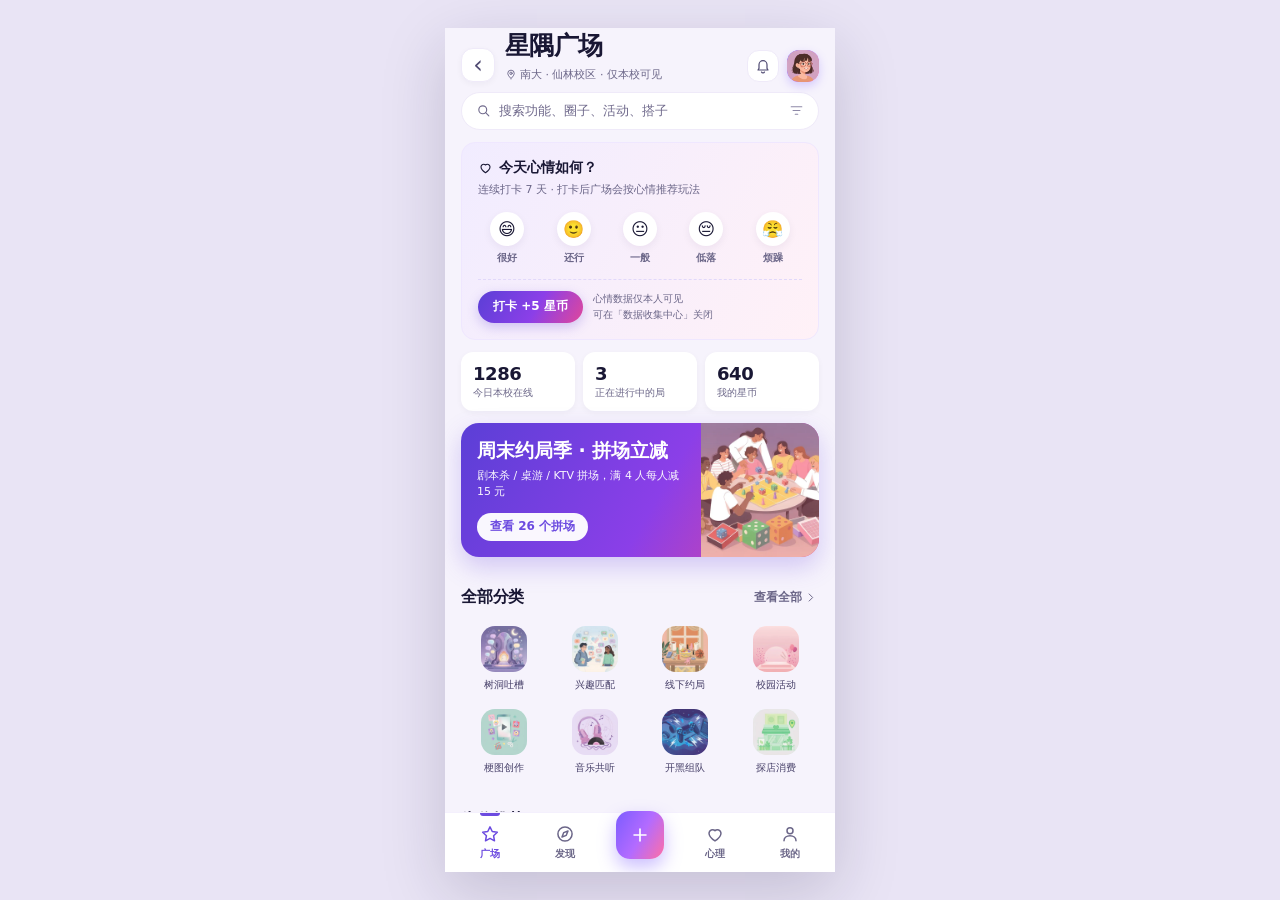
==== commit eb4b5241: "Add files via upload" ====
--- a/星隅广场/Star-Corner-Plaza.html
+++ b/星隅广场/Star-Corner-Plaza.html
@@ -1,1927 +1,1887 @@
-<!DOCTYPE html>
-<html lang="zh-CN">
-<head>
-<meta charset="UTF-8">
-<meta name="viewport" content="width=device-width,initial-scale=1,maximum-scale=1,user-scalable=no">
-<title>星隅广场 · 校园娱乐中心</title>
-<link rel="icon" href="data:image/svg+xml,<svg xmlns='http://www.w3.org/2000/svg' viewBox='0 0 32 32'><text y='26' font-size='26'>🌟</text></svg>">
-
-<style>
-/* =====================================================================
-   星隅广场 · 校园娱乐中心  |  style.css
-   v2 — 巡查修复 + 视觉升级（功能与信息架构不变）
-   修复：对比度达标 WCAG AA / 焦点态 / disabled / 吸底操作栏 / 滚动穿透
-   升级：统一 间距·圆角·字号·阴影 刻度，补齐 hover/active 状态与过渡
-   ===================================================================== */
-
-:root{
-  /* ---------- 品牌 ---------- */
-  --brand:linear-gradient(120deg,#7C5CFF 0%,#B36BFF 52%,#FF6FA5 100%);       /* 装饰性填充 */
-  --brand-deep:linear-gradient(120deg,#5B3FD6 0%,#8B3FE8 55%,#E0479B 100%);  /* 承载白字的面 */
-  --brand-text:#6C4BE0;        /* 紫色作文字时用（对白底 5.64:1） */
-  --brand-soft:linear-gradient(120deg,#F1ECFF 0%,#FFF1F7 100%);
-
-  /* ---------- 底色 ---------- */
-  --bg:#F6F3FC;
-  --card:#FFFFFF;
-  --card2:#F8F5FE;
-  --line:#EFEAF9;
-  --line2:#F4F0FD;
-  --line-strong:#E1D8FA;
-
-  /* ---------- 文字（全部 ≥4.5:1，满足 WCAG AA） ---------- */
-  --ink:#191734;    /* 主文字      15.3:1 */
-  --sub:#4F4A72;    /* 次级正文     8.4:1 */
-  --mute:#6B6688;   /* 辅助文字     5.41:1 */
-  --faint:#706A8C;  /* 弱化/脚注    5.09:1 */
-  --glyph:#8E89A8;  /* 非文字图形   3.34:1（≥3:1） */
-
-  /* ---------- 字号阶梯（12 档 → 收敛为 11 档） ---------- */
-  --fs-2xs:10px;  --fs-xs:11px;   --fs-sm:12px;   --fs-base:13px;
-  --fs-md:14px;   --fs-lg:15px;   --fs-xl:16px;   --fs-2xl:18px;
-  --fs-3xl:19px;  --fs-4xl:22px;  --fs-5xl:25px;  --fs-num:32px;
-
-  /* ---------- 间距阶梯 ---------- */
-  --sp-1:4px; --sp-2:8px; --sp-3:12px; --sp-4:16px; --sp-5:20px; --sp-6:24px;
-
-  /* ---------- 圆角（4 档） ---------- */
-  --r-sm:12px; --r-md:14px; --r-lg:18px; --r-full:999px;
-
-  /* ---------- 阴影（3 档） ---------- */
-  --sh-1:0 2px 6px rgba(28,20,60,.04);
-  --sh-2:0 4px 14px rgba(28,20,60,.06);
-  --sh-3:0 8px 24px rgba(28,20,60,.10);
-  --sh-brand:0 10px 24px rgba(108,75,224,.26);
-
-  /* ---------- 动效 ---------- */
-  --ease:cubic-bezier(.32,.72,.28,1);
-  --dur:.2s;
-
-  --font:"PingFang SC","Microsoft YaHei","Hiragino Sans GB","Noto Sans CJK SC",system-ui,-apple-system,sans-serif;
-  --sb-h:44px;  --tb-h:60px;
-}
-
-*{box-sizing:border-box;margin:0;padding:0;-webkit-tap-highlight-color:transparent;}
-html,body{height:100%;}
-body{
-  font-family:var(--font);color:var(--ink);background:#E9E4F5;
-  display:flex;align-items:center;justify-content:center;
-  -webkit-font-smoothing:antialiased;overflow:hidden;
-}
-button,input,textarea{font-family:inherit;font-size:inherit;color:inherit;border:none;background:none;outline:none;}
-button{cursor:pointer;}
-button:disabled{cursor:not-allowed;}
-svg{display:block;flex:none;}
-
-/* ===== 统一焦点态（键盘可达性） ===== */
-:focus{outline:none;}
-:focus-visible{
-  outline:2px solid var(--brand-text);
-  outline-offset:2px;
-  border-radius:var(--r-sm);
-}
-.viewport :focus-visible{outline-offset:1px;}
-
-/* ===== 预览容器 ===== */
-.viewport{
-  width:390px;height:844px;max-height:100vh;
-  background:var(--bg);position:relative;overflow:hidden;
-  display:flex;flex-direction:column;
-  box-shadow:0 20px 60px rgba(28,20,60,.18);
-}
-@media (max-width:430px){
-  body{display:block;background:var(--bg);}
-  .viewport{width:100%;height:100vh;max-height:none;box-shadow:none;}
-}
-/* 极矮视口（横屏手机）保护 */
-@media (max-height:520px){
-  .viewport{height:100vh;}
-}
-
-/* ===== 滚动区 ===== */
-.screens{
-  flex:1;overflow-y:auto;overflow-x:hidden;
-  -webkit-overflow-scrolling:touch;
-  overscroll-behavior:contain;   /* 防止滚动穿透 */
-}
-.screens::-webkit-scrollbar{width:3px;}
-.screens::-webkit-scrollbar-thumb{background:#DDD7EE;border-radius:3px;}
-
-/* ===== 通用容器 ===== */
-.card{background:var(--card);border-radius:var(--r-md);padding:var(--sp-4);box-shadow:var(--sh-2);}
-.sec{display:flex;align-items:center;gap:var(--sp-2);padding:var(--sp-4) var(--sp-4) 10px;}
-.sec h2{font-size:var(--fs-xl);font-weight:800;letter-spacing:-.2px;}
-.sec .ss{font-size:var(--fs-xs);color:var(--faint);font-weight:600;}
-.sec .more{
-  margin-left:auto;font-size:var(--fs-sm);color:var(--mute);font-weight:600;
-  display:flex;align-items:center;gap:2px;
-  padding:4px 2px 4px 8px;border-radius:var(--r-sm);
-  transition:color var(--dur) var(--ease),opacity var(--dur) var(--ease);
-}
-.sec .more:active{opacity:.6;}
-@media (hover:hover){.sec .more:hover{color:var(--brand-text);}}
-
-.foot{
-  height:36px;padding:0 var(--sp-4) 4px;
-  display:flex;align-items:center;gap:6px;
-  font-size:var(--fs-2xs);color:var(--faint);   /* 脚注也满足 AA */
-}
-.foot .dot{width:3px;height:3px;border-radius:50%;background:var(--line-strong);flex:none;}
-
-/* ===== 顶部导航 ===== */
-.nav{height:46px;display:flex;align-items:center;gap:10px;padding:0 var(--sp-4);}
-.nav .nb{
-  width:30px;height:30px;border-radius:10px;background:var(--card);
-  border:1px solid var(--line);display:flex;align-items:center;justify-content:center;
-  color:var(--sub);flex:none;transition:background var(--dur) var(--ease),transform var(--dur) var(--ease);
-}
-.nav .nb:active{transform:scale(.92);}
-@media (hover:hover){.nav .nb:hover{background:var(--card2);}}
-.nav h1{font-size:var(--fs-3xl);font-weight:800;letter-spacing:-.2px;}
-.nav .nav-r{margin-left:auto;display:flex;align-items:center;gap:var(--sp-2);color:var(--mute);}
-
-/* ===== 首页标题区 ===== */
-.hd{padding:2px var(--sp-4) 10px;display:flex;align-items:flex-end;gap:10px;}
-.hd h1{font-size:var(--fs-5xl);font-weight:900;letter-spacing:-.6px;line-height:1.15;}
-.hd .loc{font-size:var(--fs-xs);color:var(--mute);display:flex;align-items:center;gap:3px;margin:6px 0 0;}
-.hd .hr{margin-left:auto;display:flex;gap:var(--sp-2);align-items:center;}
-.av{
-  width:32px;height:32px;border-radius:var(--r-sm);background:var(--brand);color:#fff;
-  display:flex;align-items:center;justify-content:center;
-  box-shadow:0 4px 10px rgba(124,92,255,.28);
-  transition:transform var(--dur) var(--ease);
-}
-.av:active{transform:scale(.92);}
-.icobtn{
-  width:32px;height:32px;border-radius:var(--r-sm);background:var(--card);
-  border:1px solid var(--line);display:flex;align-items:center;justify-content:center;color:var(--sub);
-  transition:background var(--dur) var(--ease),transform var(--dur) var(--ease);
-}
-.icobtn:active{transform:scale(.92);}
-@media (hover:hover){.icobtn:hover{background:var(--card2);}}
-
-/* ===== 搜索 ===== */
-.search{
-  height:38px;border-radius:var(--r-full);background:var(--card);
-  border:1px solid var(--line);display:flex;align-items:center;gap:var(--sp-2);
-  padding:0 14px;color:var(--faint);font-size:var(--fs-base);
-  margin:0 var(--sp-4) var(--sp-3);width:calc(100% - 32px);text-align:left;
-  transition:border-color var(--dur) var(--ease),box-shadow var(--dur) var(--ease);
-}
-.search:active{background:var(--card2);}
-@media (hover:hover){.search:hover{border-color:var(--line-strong);}}
-.search .sr{margin-left:auto;color:var(--glyph);}
-
-/* ===== 首页顶栏（吸顶 + 滚动收拢 · 复用 index.html 搜索框变化动画） ===== */
-.home-top{
-  position:sticky;top:0;z-index:7;
-  background:var(--bg);
-  padding-top:2px;
-  transition:padding .35s cubic-bezier(.22,1,.36,1);
-}
-.home-top::after{
-  content:'';position:absolute;left:0;right:0;bottom:0;height:1px;
-  background:linear-gradient(to bottom, rgba(28,20,60,.07), transparent);
-  opacity:0;transition:opacity .3s;pointer-events:none;
-}
-.home-top.collapsed{padding-bottom:0;}
-.home-top.collapsed::after{opacity:1;}
-/* 搜索框收拢动画（与 index.html 同款缓动） */
-.home-top .search{
-  transition:height .3s cubic-bezier(.22,1,.36,1), font-size .3s cubic-bezier(.22,1,.36,1),
-             background .3s, border-color .3s, box-shadow .3s, margin .3s, border-radius .3s;
-}
-.home-top.collapsed .search{
-  height:32px;font-size:var(--fs-sm);
-  background:var(--card2);border-color:var(--line-strong);
-  margin-bottom:8px;box-shadow:var(--sh-1);
-}
-/* 标题与位置行随之收拢 */
-.home-top .hd h1{transition:font-size .3s cubic-bezier(.22,1,.36,1);}
-.home-top.collapsed .hd h1{font-size:var(--fs-4xl);}
-.home-top .hd .loc{transition:opacity .25s, transform .3s, height .3s, margin .3s;}
-.home-top.collapsed .hd .loc{opacity:0;transform:translateY(-4px);height:0;overflow:hidden;margin:0;}
-.home-top .hr .av{transition:width .3s, height .3s;}
-.home-top.collapsed .hr .av{width:28px;height:28px;}
-
-/* ===== 心情卡 ===== */
-.mood{
-  background:var(--brand-soft);border:1px solid #EFE7FF;
-  border-radius:var(--r-md);padding:var(--sp-4);margin:0 var(--sp-4) var(--sp-3);
-}
-.mood-t{font-size:var(--fs-md);font-weight:800;display:flex;align-items:center;gap:6px;}
-.mood-s{font-size:var(--fs-xs);color:var(--mute);margin-top:var(--sp-1);line-height:1.55;}
-.moods{display:flex;gap:var(--sp-2);margin-top:var(--sp-3);justify-content:space-between;}
-.md{display:flex;flex-direction:column;align-items:center;gap:5px;flex:1;padding:2px 0;border-radius:var(--r-sm);}
-.md i{
-  width:34px;height:34px;border-radius:50%;background:#fff;
-  display:flex;align-items:center;justify-content:center;font-size:17px;font-style:normal;
-  box-shadow:0 3px 8px rgba(28,20,60,.06);
-  transition:transform var(--dur) var(--ease),box-shadow var(--dur) var(--ease);
-}
-.md span{font-size:var(--fs-2xs);color:var(--mute);font-weight:600;transition:color var(--dur) var(--ease);}
-.md.on i{background:var(--brand);box-shadow:0 4px 12px rgba(124,92,255,.38);transform:scale(1.14);}
-.md.on span{color:var(--brand-text);font-weight:800;}
-.md:active i{transform:scale(.94);}
-@media (hover:hover){.md:hover i{transform:scale(1.06);}.md.on:hover i{transform:scale(1.14);}}
-
-.mood-f{display:flex;align-items:center;gap:10px;margin-top:var(--sp-3);padding-top:11px;border-top:1px dashed var(--line-strong);}
-.mood-f .btn{
-  height:32px;padding:0 15px;border-radius:var(--r-full);background:var(--brand-deep);
-  color:#fff;font-size:var(--fs-sm);font-weight:800;display:flex;align-items:center;flex:none;
-  box-shadow:0 4px 12px rgba(91,63,214,.26);
-  transition:transform var(--dur) var(--ease),opacity var(--dur) var(--ease);
-}
-.mood-f .btn:active{transform:scale(.95);}
-@media (hover:hover){.mood-f .btn:hover{opacity:.92;}}
-.mood-f .btn:disabled,.mood-f .btn.done{
-  background:#E4E0F2;color:var(--faint);box-shadow:none;opacity:1;
-}
-.mood-f .tl{font-size:var(--fs-2xs);color:var(--mute);line-height:1.55;}
-
-/* ===== 数据条 ===== */
-.stats{display:grid;grid-template-columns:repeat(3,1fr);gap:var(--sp-2);margin:0 var(--sp-4) var(--sp-3);}
-.stat{background:var(--card);border-radius:var(--r-sm);padding:11px var(--sp-3);box-shadow:var(--sh-1);}
-.stat b{font-size:var(--fs-2xl);font-weight:900;letter-spacing:-.4px;display:block;}
-.stat span{font-size:var(--fs-2xs);color:var(--mute);display:block;margin-top:2px;}
-
-/* ===== Banner ===== */
-.banner{
-  min-height:112px;border-radius:var(--r-lg);display:flex;align-items:stretch;
-  background:radial-gradient(circle at 112% -34%,rgba(255,255,255,.16),transparent 38%),var(--brand-deep);
-  margin:0 var(--sp-4) var(--sp-3);color:#fff;
-  position:relative;overflow:hidden;box-shadow:var(--sh-brand);
-}
-.banner .btxt{flex:1;min-width:0;padding:var(--sp-4);padding-right:var(--sp-2);display:flex;flex-direction:column;justify-content:center;align-items:flex-start;}
-.banner .bt{font-size:var(--fs-3xl);font-weight:900;position:relative;line-height:1.25;}
-.banner .bs{font-size:var(--fs-xs);margin-top:5px;position:relative;line-height:1.5;opacity:.96;}
-.banner .bb{
-  height:28px;padding:0 13px;border-radius:var(--r-full);background:rgba(255,255,255,.96);
-  color:var(--brand-text);font-size:var(--fs-sm);font-weight:800;
-  display:inline-flex;align-items:center;margin-top:var(--sp-3);position:relative;
-  transition:transform var(--dur) var(--ease);
-}
-.banner .bb:active{transform:scale(.95);}
-.banner .bi-img{width:118px;flex:none;position:relative;overflow:hidden;}
-.banner .bi-img .imgw{position:absolute;inset:0;border-radius:0;}
-.banner .bi-img img{object-fit:cover;object-position:center 38%;}
-
-/* ===== 图片样式（AI 插画 · 懒加载 · 失败回退） ===== */
-.imgw{position:relative;display:inline-flex;align-items:center;justify-content:center;overflow:hidden;flex:none;border-radius:inherit;line-height:0;vertical-align:middle;}
-.imgw>img{position:absolute;inset:0;width:100%;height:100%;object-fit:cover;display:block;}
-.imgw .img-fb{display:none;align-items:center;justify-content:center;line-height:0;}
-.imgw.img-err .img-fb{display:flex;}
-
-/* 金刚区插画 */
-.g4img{width:46px;height:46px;border-radius:var(--r-md);transition:transform var(--dur) var(--ease),box-shadow var(--dur) var(--ease);}
-.g4i:active .g4img{transform:scale(.9);}
-
-/* 推荐卡封面 */
-.rimg{width:100%;aspect-ratio:16/10;border-radius:var(--r-md);margin-bottom:8px;background:var(--card2);}
-.rimg img{object-fit:cover;}
-
-/* 拼场封面 + 头像堆叠 */
-.lcover{width:58px;height:58px;border-radius:var(--r-md);}
-.live-li{align-items:center;}
-.live-li .live-mid{flex:1;min-width:0;}
-.live-meta{display:flex;align-items:center;gap:8px;margin-top:6px;flex-wrap:wrap;}
-.live-meta .cnt{font-size:var(--fs-2xs);color:var(--mute);white-space:nowrap;}
-.avstack{display:inline-flex;align-items:center;flex:none;}
-.avstack .ava{border-radius:50%;border:2px solid var(--card);margin-left:-8px;overflow:hidden;background:var(--card2);}
-.avstack .ava:first-child{margin-left:0;}
-.ava.s22{width:22px;height:22px;}
-
-/* 全部赛道缩略图 */
-.lthumb{width:44px;height:44px;border-radius:var(--r-md);}
-
-/* 赛道头卡插画（右侧竖中） */
-.thead{padding-right:104px;}
-.th-art{position:absolute;right:14px;top:50%;transform:translateY(-50%);width:80px;height:80px;pointer-events:none;}
-.th-art .imgw{width:100%;height:100%;border-radius:var(--r-lg);box-shadow:0 10px 22px rgba(0,0,0,.20);}
-.thart img{object-fit:cover;}
-
-/* 我的头像 */
-.ua-img{width:52px;height:52px;border-radius:var(--r-md);box-shadow:0 4px 12px rgba(0,0,0,.16);}
-
-/* 顶栏头像按钮 */
-.av{padding:0;overflow:hidden;}
-.av>img{width:100%;height:100%;object-fit:cover;display:block;border-radius:inherit;}
-
-/* 空态插画 */
-.emptybox{background:#F1ECFF;border:1px dashed var(--line-strong);border-radius:var(--r-md);padding:20px var(--sp-3) var(--sp-4);margin:0 var(--sp-4) var(--sp-3);text-align:center;}
-.emptybox .emptyart{width:120px;height:120px;margin:0 auto 12px;border-radius:var(--r-md);display:flex;}
-.emptybox .nt{display:flex;align-items:center;justify-content:center;gap:6px;font-size:var(--fs-sm);font-weight:800;color:var(--brand-text);}
-.emptybox .ns{margin-left:auto;margin-right:auto;max-width:300px;}
-
-/* ===== 金刚区 ===== */
-.g4{display:grid;grid-template-columns:repeat(4,1fr);gap:14px 4px;padding:var(--sp-1) var(--sp-4) var(--sp-4);}
-.g4i{display:flex;flex-direction:column;align-items:center;gap:6px;padding:2px 0;border-radius:var(--r-sm);}
-.g4i i{
-  width:46px;height:46px;border-radius:var(--r-md);display:flex;align-items:center;justify-content:center;
-  transition:transform var(--dur) var(--ease),box-shadow var(--dur) var(--ease);
-}
-.g4i span{font-size:var(--fs-2xs);color:#463F68;text-align:center;line-height:1.3;}
-.g4i:active i{transform:scale(.9);}
-@media (hover:hover){
-  .g4i:hover i{transform:translateY(-2px);box-shadow:0 6px 16px rgba(28,20,60,.12);}
-}
-
-/* ===== 横向推荐卡 ===== */
-.scroll{
-  display:flex;gap:10px;padding:0 var(--sp-4) var(--sp-4);
-  overflow-x:auto;scrollbar-width:none;
-  scroll-snap-type:x proximity;
-  overscroll-behavior-x:contain;
-}
-.scroll::-webkit-scrollbar{display:none;}
-.rc{
-  width:150px;flex:none;position:relative;background:var(--card);
-  border-radius:var(--r-md);padding:var(--sp-3);box-shadow:var(--sh-2);
-  text-align:left;scroll-snap-align:start;
-  transition:transform var(--dur) var(--ease),box-shadow var(--dur) var(--ease);
-}
-.rc .ri{width:32px;height:32px;border-radius:11px;display:flex;align-items:center;justify-content:center;}
-.rc .rt{
-  font-size:var(--fs-base);font-weight:800;margin-top:9px;line-height:1.35;
-  display:-webkit-box;-webkit-line-clamp:1;-webkit-box-orient:vertical;overflow:hidden;
-}
-.rc .rs{
-  font-size:var(--fs-2xs);color:var(--mute);margin-top:var(--sp-1);line-height:1.5;
-  display:-webkit-box;-webkit-line-clamp:2;-webkit-box-orient:vertical;overflow:hidden;min-height:30px;
-}
-.rc .rb{
-  margin-top:9px;height:26px;border-radius:13px;background:var(--card2);
-  color:var(--brand-text);font-size:var(--fs-xs);font-weight:800;
-  display:flex;align-items:center;justify-content:center;
-}
-.rc .rbadge{
-  position:absolute;top:10px;right:10px;font-size:9px;font-weight:800;
-  color:#fff;background:#C8347E;padding:2px 6px;border-radius:6px;
-}
-.rc:active{transform:scale(.97);}
-@media (hover:hover){.rc:hover{transform:translateY(-2px);box-shadow:var(--sh-3);}}
-
-/* ===== 列表行 ===== */
-.list{padding:0 var(--sp-4) var(--sp-3);display:flex;flex-direction:column;gap:9px;}
-.li{
-  background:var(--card);border-radius:var(--r-sm);padding:var(--sp-3);
-  display:flex;align-items:center;gap:11px;box-shadow:var(--sh-1);width:100%;text-align:left;
-  transition:transform var(--dur) var(--ease),box-shadow var(--dur) var(--ease),background var(--dur) var(--ease);
-}
-.li .lci{width:40px;height:40px;border-radius:13px;display:flex;align-items:center;justify-content:center;flex:none;}
-.li .lt{
-  font-size:var(--fs-base);font-weight:800;line-height:1.35;
-  display:-webkit-box;-webkit-line-clamp:2;-webkit-box-orient:vertical;overflow:hidden;
-}
-.li .ls{font-size:var(--fs-2xs);color:var(--mute);margin-top:var(--sp-1);display:flex;align-items:center;gap:6px;flex-wrap:wrap;}
-.li .la{margin-left:auto;flex:none;padding-left:var(--sp-2);}
-.bar{width:46px;height:5px;border-radius:99px;background:var(--line2);overflow:hidden;display:inline-block;vertical-align:middle;flex:none;}
-.bar i{display:block;height:100%;border-radius:99px;transition:width .32s var(--ease);}
-.jbtn{
-  height:28px;padding:0 var(--sp-3);border-radius:var(--r-full);
-  background:var(--ink);color:#fff;font-size:var(--fs-xs);font-weight:800;
-  display:flex;align-items:center;flex:none;
-  transition:transform var(--dur) var(--ease),background var(--dur) var(--ease),color var(--dur) var(--ease);
-}
-.jbtn.ghost{background:var(--card2);color:var(--brand-text);}
-.jbtn.on{background:#E8E3F5;color:var(--faint);}
-.jbtn:active{transform:scale(.93);}
-@media (hover:hover){.jbtn:hover{opacity:.88;}.li:hover{box-shadow:var(--sh-2);}}
-
-/* ===== 胶囊 Tab ===== */
-.tabs{display:flex;gap:var(--sp-2);padding:0 var(--sp-4) var(--sp-3);flex-wrap:wrap;}
-.tab{
-  height:28px;padding:0 var(--sp-3);border-radius:var(--r-full);background:var(--card);
-  border:1px solid var(--line);font-size:var(--fs-sm);color:var(--sub);font-weight:600;
-  display:flex;align-items:center;
-  transition:background var(--dur) var(--ease),color var(--dur) var(--ease),border-color var(--dur) var(--ease),transform var(--dur) var(--ease);
-}
-.tab.on{background:var(--ink);color:#fff;border-color:var(--ink);font-weight:700;}
-.tab:active{transform:scale(.95);}
-@media (hover:hover){.tab:not(.on):hover{border-color:var(--line-strong);background:var(--card2);}}
-
-/* ===== 赛道头卡 ===== */
-.thead{
-  border-radius:var(--r-lg);padding:var(--sp-4);margin:0 var(--sp-4) var(--sp-3);
-  color:#fff;position:relative;overflow:hidden;
-  background:radial-gradient(circle at 118% -25%,rgba(255,255,255,.15),transparent 40%),linear-gradient(120deg,#5B3FD6,#8B3FE8 55%,#E0479B);
-}
-.thead .hi{width:46px;height:46px;border-radius:15px;background:rgba(255,255,255,.22);display:flex;align-items:center;justify-content:center;}
-.thead h2{font-size:var(--fs-3xl);font-weight:900;margin-top:11px;position:relative;line-height:1.25;}
-.thead p{font-size:var(--fs-sm);margin-top:6px;line-height:1.6;position:relative;opacity:1;}
-.thead .chips{display:flex;gap:6px;margin-top:11px;flex-wrap:wrap;position:relative;}
-.thead .chips span{font-size:var(--fs-2xs);background:rgba(255,255,255,.22);padding:3px 8px;border-radius:7px;}
-.thead .hn{display:flex;gap:18px;margin-top:var(--sp-3);position:relative;flex-wrap:wrap;}
-.thead .hn div b{font-size:var(--fs-2xl);font-weight:900;}
-.thead .hn div span{font-size:var(--fs-2xs);opacity:.9;display:block;margin-top:2px;}
-
-/* ===== 功能卡 ===== */
-.fn{
-  background:var(--card);border-radius:var(--r-md);padding:var(--sp-3);
-  box-shadow:var(--sh-2);width:100%;text-align:left;
-  transition:transform var(--dur) var(--ease),box-shadow var(--dur) var(--ease);
-}
-.fn:active{transform:scale(.99);}
-@media (hover:hover){.fn:hover{box-shadow:var(--sh-3);transform:translateY(-1px);}}
-.fn-h{display:flex;align-items:center;gap:9px;}
-.fn-n{width:22px;height:22px;border-radius:7px;background:var(--ink);color:#fff;font-size:var(--fs-2xs);font-weight:900;display:flex;align-items:center;justify-content:center;flex:none;}
-.fn-t{font-size:var(--fs-md);font-weight:800;line-height:1.35;}
-.fn-tag{
-  margin-left:auto;font-size:var(--fs-2xs);color:var(--faint);font-weight:600;
-  background:var(--card2);padding:3px 8px;border-radius:7px;flex:none;
-  max-width:110px;overflow:hidden;text-overflow:ellipsis;white-space:nowrap;
-}
-.fn-d{font-size:var(--fs-sm);color:var(--sub);margin-top:var(--sp-2);line-height:1.65;}
-.fn-s{margin-top:9px;background:var(--card2);border-radius:10px;padding:9px 10px;}
-.fn-s .sl{font-size:var(--fs-2xs);font-weight:800;color:var(--mute);letter-spacing:.4px;display:flex;align-items:center;gap:4px;}
-.fn-s .st{font-size:var(--fs-xs);color:#463F68;margin-top:var(--sp-1);line-height:1.6;}
-
-/* ===== 数据格 / 迷你图 ===== */
-.dgrid{display:grid;grid-template-columns:repeat(4,1fr);gap:var(--sp-2);margin-top:var(--sp-3);}
-.dg{background:var(--card2);border-radius:11px;padding:9px 6px;text-align:center;}
-.dg b{font-size:var(--fs-md);font-weight:900;display:block;}
-.dg span{font-size:9.5px;color:var(--mute);display:block;margin-top:3px;line-height:1.3;}
-.spark{margin-top:var(--sp-3);background:var(--card2);border-radius:var(--r-sm);padding:10px;}
-.spark .sh{font-size:var(--fs-2xs);color:var(--mute);display:flex;align-items:center;justify-content:space-between;margin-bottom:6px;gap:8px;}
-.spark .sh b{color:#463F68;font-size:var(--fs-2xs);}
-.spark svg{width:100%;height:auto;}
-
-/* ===== 步骤条 ===== */
-.steps{display:flex;flex-direction:column;margin-top:var(--sp-3);}
-.step{display:flex;gap:11px;}
-.step .sd{display:flex;flex-direction:column;align-items:center;flex:none;}
-.step .sn{width:24px;height:24px;border-radius:50%;background:#F1ECFF;color:var(--brand-text);font-size:var(--fs-xs);font-weight:900;display:flex;align-items:center;justify-content:center;}
-.step .sl2{width:2px;flex:1;background:var(--line);margin:3px 0;min-height:18px;}
-.step:last-child .sl2{background:transparent;}
-.step .sx{padding-bottom:10px;}
-.step .st2{font-size:var(--fs-base);font-weight:800;line-height:24px;}
-.step .ss2{font-size:var(--fs-xs);color:var(--mute);margin-top:var(--sp-1);line-height:1.6;}
-
-/* ===== 同校在说 ===== */
-.voices{display:flex;flex-wrap:wrap;gap:7px;margin-top:10px;}
-.voice{
-  font-size:var(--fs-xs);color:var(--sub);background:var(--card);
-  border:1px solid var(--line);padding:6px 10px;border-radius:var(--r-sm);
-  display:flex;align-items:center;gap:5px;
-}
-.voice b{color:var(--brand-text);font-size:var(--fs-2xs);}
-
-/* ===== 热榜 ===== */
-.rank{
-  display:flex;align-items:center;gap:11px;background:var(--card);
-  border-radius:var(--r-sm);padding:11px var(--sp-3);box-shadow:var(--sh-1);
-}
-.rk{width:22px;height:22px;border-radius:8px;background:var(--card2);color:var(--mute);font-size:var(--fs-xs);font-weight:900;display:flex;align-items:center;justify-content:center;flex:none;}
-.rk.t1{background:linear-gradient(120deg,#FFB020,#FF7A7A);color:#fff;}
-.rk.t2{background:linear-gradient(120deg,#B8B2D0,#8E88AE);color:#fff;}
-.rk.t3{background:linear-gradient(120deg,#D8956B,#B57A50);color:#fff;}
-.rank .rt2{font-size:var(--fs-base);font-weight:700;line-height:1.4;}
-.rank .rs2{font-size:var(--fs-2xs);color:var(--faint);margin-top:var(--sp-1);display:flex;align-items:center;gap:5px;}
-.rank .rv{margin-left:auto;text-align:right;flex:none;}
-.rank .rv b{font-size:var(--fs-base);font-weight:900;color:#C8347E;display:flex;align-items:center;gap:2px;justify-content:flex-end;}
-.rank .rv b.down{color:var(--faint);}
-.rank .rv span{font-size:9.5px;color:var(--faint);}
-
-/* ===== 表单 ===== */
-.field{background:var(--card);border-radius:var(--r-sm);padding:0 14px;box-shadow:var(--sh-1);margin-bottom:9px;}
-.fr{display:flex;align-items:center;gap:10px;padding:var(--sp-3) 0;border-bottom:1px solid var(--line2);text-align:left;width:100%;}
-.fr:last-child{border-bottom:none;}
-.fr .fl{font-size:var(--fs-base);color:#463F68;width:66px;flex:none;font-weight:700;}
-.fr .fv{font-size:var(--fs-base);color:var(--ink);flex:1;min-width:0;overflow:hidden;text-overflow:ellipsis;white-space:nowrap;}
-.fr .fv.ph{color:var(--faint);}
-.fr .fa{margin-left:auto;color:var(--glyph);flex:none;}
-.fr input{flex:1;font-size:var(--fs-base);min-width:0;}
-.fr input::placeholder{color:var(--faint);}
-.fr:active .fa{color:var(--mute);}
-
-/* 表单错误态 */
-.field.err{border:1px solid #E0479B;box-shadow:0 0 0 3px rgba(224,71,155,.10);}
-.field-err{
-  display:flex;align-items:center;gap:5px;
-  font-size:var(--fs-xs);color:#C2357F;font-weight:700;
-  margin:-4px 0 10px;padding:0 2px;
-  animation:shake .3s var(--ease);
-}
-@keyframes shake{0%,100%{transform:translateX(0)}25%{transform:translateX(-4px)}75%{transform:translateX(4px)}}
-
-/* ===== 开关 ===== */
-.sw{width:42px;height:25px;border-radius:13px;background:#DDD8EE;position:relative;flex:none;transition:background var(--dur) var(--ease);}
-.sw i{position:absolute;top:3px;left:3px;width:19px;height:19px;border-radius:50%;background:#fff;box-shadow:0 2px 5px rgba(0,0,0,.16);transition:left var(--dur) var(--ease);}
-.sw.on{background:var(--brand-text);}
-.sw.on i{left:20px;}
-
-/* ===== 提示块 ===== */
-.note{background:#F1ECFF;border:1px dashed var(--line-strong);border-radius:var(--r-sm);padding:var(--sp-3);margin:0 var(--sp-4) var(--sp-3);}
-.note .nt{font-size:var(--fs-sm);font-weight:800;color:var(--brand-text);display:flex;align-items:center;gap:6px;}
-.note .ns{font-size:var(--fs-xs);color:var(--sub);margin-top:7px;line-height:1.7;}
-.note .nl{
-  font-size:var(--fs-xs);color:var(--brand-text);font-weight:700;margin-top:var(--sp-2);
-  display:flex;align-items:center;gap:3px;background:none;width:auto;padding:2px 0;
-}
-.note .nl:active{opacity:.6;}
-
-/* ===== 数据大数 ===== */
-.big{background:var(--card);border-radius:var(--r-md);padding:var(--sp-4);margin:0 var(--sp-4) var(--sp-3);box-shadow:var(--sh-2);}
-.big .bl{font-size:var(--fs-sm);color:var(--mute);}
-.big .bv{font-size:var(--fs-num);font-weight:900;letter-spacing:-1px;margin-top:var(--sp-1);line-height:1.1;}
-.big .bv em{font-style:normal;font-size:var(--fs-md);color:var(--mute);font-weight:700;margin-left:3px;}
-.big .bd{font-size:var(--fs-2xs);color:#0F7E53;font-weight:800;margin-top:var(--sp-1);display:flex;align-items:center;gap:3px;flex-wrap:wrap;}
-.big .bd>span{min-width:0;flex:1;overflow-wrap:anywhere;}
-.big svg:not([width]){width:100%;height:auto;margin-top:var(--sp-2);}
-
-/* ===== 偏好条 ===== */
-.pbar{display:flex;align-items:center;gap:9px;margin-top:10px;}
-.pbar .pl{font-size:var(--fs-sm);color:#463F68;width:70px;flex:none;}
-.pbar .pb{flex:1;height:8px;border-radius:99px;background:var(--line2);overflow:hidden;}
-.pbar .pb i{display:block;height:100%;border-radius:99px;transition:width .42s var(--ease);}
-.pbar .pv{font-size:var(--fs-xs);font-weight:800;color:#463F68;width:34px;text-align:right;flex:none;}
-
-/* ===== 授权行 / 我的行 ===== */
-.auth,.mrow2{
-  display:flex;align-items:center;gap:11px;background:var(--card);
-  border-radius:var(--r-sm);padding:var(--sp-3);box-shadow:var(--sh-1);width:100%;text-align:left;
-  transition:background var(--dur) var(--ease),box-shadow var(--dur) var(--ease);
-}
-.auth .ai,.mrow2 .mi2{width:34px;height:34px;border-radius:11px;display:flex;align-items:center;justify-content:center;flex:none;}
-.auth .at,.mrow2 .mt2{font-size:var(--fs-base);font-weight:800;}
-.auth .as,.mrow2 .ms2{font-size:var(--fs-2xs);color:var(--mute);margin-top:3px;line-height:1.55;}
-.auth .sw{margin-left:auto;}
-.mrow2 .mc{margin-left:auto;flex:none;color:var(--glyph);transition:transform var(--dur) var(--ease);}
-.mrow2 .mbadge{margin-left:auto;flex:none;font-size:var(--fs-2xs);font-weight:800;color:#C2357F;background:#FFECF2;padding:3px 8px;border-radius:8px;}
-@media (hover:hover){
-  .mrow2:hover{box-shadow:var(--sh-2);}
-  .mrow2:hover .mc{transform:translateX(2px);color:var(--mute);}
-}
-.mrow2:active,.rank:active{opacity:.72;}
-
-/* ===== 用户卡 ===== */
-.ucard{
-  background:linear-gradient(120deg,#5B3FD6,#8B3FE8 55%,#E0479B);
-  border-radius:var(--r-lg);padding:var(--sp-4);margin:0 var(--sp-4) var(--sp-3);
-  color:#fff;display:flex;align-items:center;gap:var(--sp-3);
-  position:relative;overflow:hidden;box-shadow:var(--sh-brand);
-  background:radial-gradient(circle at 120% -30%,rgba(255,255,255,.15),transparent 40%),linear-gradient(120deg,#5B3FD6,#8B3FE8 55%,#E0479B);
-}
-.ucard .ua{width:52px;height:52px;border-radius:var(--r-md);background:rgba(255,255,255,.25);display:flex;align-items:center;justify-content:center;flex:none;}
-.ucard .un{font-size:var(--fs-2xl);font-weight:900;position:relative;}
-.ucard .us{font-size:var(--fs-2xs);opacity:.96;margin-top:5px;display:flex;align-items:center;gap:6px;flex-wrap:wrap;position:relative;}
-.ucard .us i{font-style:normal;background:rgba(255,255,255,.22);padding:2px 7px;border-radius:6px;}
-.ucard .ug{margin-left:auto;text-align:right;flex:none;position:relative;}
-.ucard .ug b{font-size:var(--fs-xl);font-weight:900;}
-.ucard .ug span{font-size:var(--fs-2xs);opacity:.9;display:block;margin-top:2px;}
-
-/* ===== 底部操作条（吸底） ===== */
-.actbar{
-  position:sticky;bottom:0;z-index:5;
-  display:flex;align-items:center;gap:10px;
-  padding:11px var(--sp-4);
-  background:rgba(255,255,255,.94);
-  -webkit-backdrop-filter:blur(12px);backdrop-filter:blur(12px);
-  border-top:1px solid var(--line2);
-}
-.ghost-btn{
-  height:40px;padding:0 var(--sp-4);border-radius:20px;background:var(--card2);
-  color:var(--brand-text);font-size:var(--fs-base);font-weight:800;
-  display:flex;align-items:center;gap:6px;flex:none;
-  transition:background var(--dur) var(--ease),transform var(--dur) var(--ease),color var(--dur) var(--ease);
-}
-.ghost-btn.on{background:#FFECF2;color:#C2357F;}
-.ghost-btn:active{transform:scale(.96);}
-@media (hover:hover){.ghost-btn:hover{background:#EFE9FF;}.ghost-btn.on:hover{background:#FFE0EC;}}
-.primary-btn{
-  flex:1;height:44px;border-radius:22px;background:var(--brand-deep);color:#fff;
-  font-size:var(--fs-md);font-weight:800;display:flex;align-items:center;justify-content:center;gap:6px;
-  box-shadow:0 8px 18px rgba(91,63,214,.28);
-  transition:transform var(--dur) var(--ease),box-shadow var(--dur) var(--ease);
-}
-.primary-btn:active{transform:scale(.97);box-shadow:0 4px 10px rgba(91,63,214,.24);}
-@media (hover:hover){.primary-btn:hover{box-shadow:0 10px 22px rgba(91,63,214,.34);}}
-.primary-btn:disabled{background:#DDD8EE;color:var(--faint);box-shadow:none;}
-
-/* ===== 底部 Tab Bar ===== */
-.tabbar{
-  height:var(--tb-h);flex:none;background:var(--card);border-top:1px solid var(--line2);
-  display:flex;align-items:center;padding:0 var(--sp-2);position:relative;z-index:7;
-}
-.tab2{
-  flex:1;height:100%;display:flex;flex-direction:column;align-items:center;justify-content:center;gap:3px;
-  font-size:var(--fs-2xs);color:var(--mute);font-weight:600;position:relative;
-  transition:color var(--dur) var(--ease);
-}
-.tab2.on{color:var(--brand-text);font-weight:800;}
-.tab2.on::before{
-  content:"";position:absolute;top:0;left:50%;transform:translateX(-50%);
-  width:20px;height:3px;border-radius:0 0 3px 3px;background:var(--brand-text);
-}
-.tab2:active{opacity:.6;}
-@media (hover:hover){.tab2:not(.on):hover{color:var(--sub);}}
-.fab{
-  width:48px;height:48px;border-radius:var(--r-md);background:var(--brand);color:#fff;
-  display:flex;align-items:center;justify-content:center;
-  box-shadow:0 8px 18px rgba(124,92,255,.4);margin-top:-16px;
-  transition:transform var(--dur) var(--ease),box-shadow var(--dur) var(--ease);
-}
-.fab:active{transform:scale(.9);}
-@media (hover:hover){.fab:hover{transform:translateY(-2px);box-shadow:0 12px 24px rgba(124,92,255,.46);}}
-
-/* ===== 遮罩 / 弹层 / Toast ===== */
-.overlay{
-  position:absolute;inset:0;background:rgba(25,23,52,.44);
-  opacity:0;pointer-events:none;transition:opacity .24s var(--ease);z-index:40;
-}
-.overlay.show{opacity:1;pointer-events:auto;}
-.sheet{
-  position:absolute;left:0;right:0;bottom:0;z-index:50;
-  background:var(--bg);border-radius:var(--r-lg) var(--r-lg) 0 0;
-  max-height:88%;display:flex;flex-direction:column;
-  transform:translateY(100%);transition:transform .3s var(--ease);
-  box-shadow:0 -12px 40px rgba(28,20,60,.22);
-}
-.sheet.show{transform:translateY(0);}
-.sheet-hd{
-  height:52px;flex:none;display:flex;align-items:center;padding:0 var(--sp-4);
-  border-bottom:1px solid var(--line2);background:var(--card);border-radius:var(--r-lg) var(--r-lg) 0 0;
-}
-.sheet-hd h3{font-size:var(--fs-xl);font-weight:800;}
-.sheet-hd .sx{
-  margin-left:auto;width:28px;height:28px;border-radius:10px;background:var(--card2);
-  display:flex;align-items:center;justify-content:center;color:var(--sub);
-  transition:background var(--dur) var(--ease),transform var(--dur) var(--ease);
-}
-.sheet-hd .sx:active{transform:scale(.92);}
-@media (hover:hover){.sheet-hd .sx:hover{background:#EFE9FF;}}
-.sheet-bd{
-  flex:1;overflow-y:auto;padding:var(--sp-3) var(--sp-4) var(--sp-2);
-  overscroll-behavior:contain;   /* 防止滚动穿透到下层 */
-}
-.sheet-bd::-webkit-scrollbar{width:3px;}
-.sheet-bd::-webkit-scrollbar-thumb{background:#DDD7EE;border-radius:3px;}
-.sheet-ft{flex:none;padding:11px var(--sp-4);background:var(--card);border-top:1px solid var(--line2);display:flex;gap:10px;}
-
-.toast{
-  position:absolute;left:50%;bottom:96px;transform:translate(-50%,12px);
-  background:rgba(25,23,52,.94);color:#fff;font-size:var(--fs-base);font-weight:700;
-  padding:10px 18px;border-radius:var(--r-full);z-index:80;
-  opacity:0;pointer-events:none;transition:all .24s var(--ease);
-  white-space:nowrap;max-width:330px;overflow:hidden;text-overflow:ellipsis;
-  box-shadow:0 8px 24px rgba(28,20,60,.28);
-}
-.toast.show{opacity:1;transform:translate(-50%,0);}
-
-/* ===== 星币飞出动画 ===== */
-.coin-pop{
-  position:absolute;z-index:90;font-size:var(--fs-md);font-weight:900;color:#B45309;
-  pointer-events:none;animation:coinUp .9s ease-out forwards;
-}
-@keyframes coinUp{0%{opacity:0;transform:translateY(0) scale(.8)}20%{opacity:1}100%{opacity:0;transform:translateY(-46px) scale(1.15)}}
-
-/* ===== 空状态 ===== */
-.empty{padding:var(--sp-6) var(--sp-4);text-align:center;}
-.empty .ei{
-  width:56px;height:56px;border-radius:var(--r-md);background:var(--card2);color:var(--faint);
-  display:flex;align-items:center;justify-content:center;margin:0 auto var(--sp-3);
-}
-.empty .et{font-size:var(--fs-md);font-weight:800;color:var(--sub);}
-.empty .es{font-size:var(--fs-xs);color:var(--mute);margin-top:6px;line-height:1.7;}
-
-/* ===== 尊重系统「减少动态效果」 ===== */
-@media (prefers-reduced-motion:reduce){
-  *,*::before,*::after{animation-duration:.01ms!important;animation-iteration-count:1!important;transition-duration:.01ms!important;}
-}
-
-/* ===== 返回校园主页（由主代码悬浮球进入时使用） ===== */
-.back-home{
-  width:34px;height:34px;border-radius:12px;background:var(--card);
-  border:1px solid var(--line);color:var(--sub);
-  display:inline-flex;align-items:center;justify-content:center;
-  font-size:24px;line-height:1;flex:none;text-decoration:none;
-  box-shadow:var(--sh-1);
-  transition:background var(--dur) var(--ease),transform var(--dur) var(--ease);
-}
-.back-home:active{transform:scale(.9);background:var(--card2);}
-@media (hover:hover){.back-home:hover{background:var(--card2);}}
-
-</style>
-
-<!-- ===== 跨页悬浮导航球（通道） ===== -->
-<style id="fnav-css">
-.fnav{position:fixed;z-index:9999;right:16px;bottom:22px;display:flex;flex-direction:column;align-items:flex-end;gap:12px;font-family:system-ui,-apple-system,'PingFang SC','Microsoft YaHei',sans-serif}
-.fnav-btn{width:54px;height:54px;border-radius:50%;border:.5px solid rgba(0,0,0,.06);background:rgba(255,255,255,.82);-webkit-backdrop-filter:blur(18px) saturate(180%);backdrop-filter:blur(18px) saturate(180%);box-shadow:0 10px 28px rgba(24,32,64,.18);display:flex;align-items:center;justify-content:center;cursor:pointer;color:#6c5ce7;transition:transform .25s cubic-bezier(.22,1,.36,1),box-shadow .25s;padding:0}
-.fnav-btn:active{transform:scale(.9)}
-.fnav-btn svg{width:24px;height:24px;stroke:#6c5ce7;fill:none}
-.fnav.open .fnav-btn{box-shadow:0 10px 28px rgba(108,92,231,.32)}
-.fnav-menu{display:flex;flex-direction:column;gap:8px;align-items:stretch;opacity:0;transform:translateY(10px) scale(.96);transform-origin:bottom right;pointer-events:none;transition:opacity .22s,transform .22s cubic-bezier(.22,1,.36,1)}
-.fnav.open .fnav-menu{opacity:1;transform:translateY(0) scale(1);pointer-events:auto}
-.fnav-item{display:flex;text-decoration:none;align-items:center;gap:10px;padding:9px 13px 9px 10px;border-radius:14px;background:rgba(255,255,255,.92);-webkit-backdrop-filter:blur(18px) saturate(180%);backdrop-filter:blur(18px) saturate(180%);box-shadow:0 8px 22px rgba(24,32,64,.14);border:.5px solid rgba(0,0,0,.05);cursor:pointer;white-space:nowrap;color:#2b2f3a;font-size:13.5px;font-weight:600;min-width:158px;transition:transform .15s,background .2s}
-.fnav-item:active{transform:scale(.97)}
-.fnav-ico{width:30px;height:30px;border-radius:9px;display:flex;align-items:center;justify-content:center;font-size:16px;background:rgba(108,92,231,.12);flex:none}
-.fnav-name{flex:1}
-.fnav-item.cur{color:#6c5ce7;background:rgba(108,92,231,.1)}
-.fnav-tag{font-size:9.5px;font-weight:700;color:#6c5ce7;background:rgba(108,92,231,.15);padding:1px 7px;border-radius:7px;margin-left:4px}
-.fnav-item.cur .fnav-tag{display:none}
-.fnav-item.cur::after{content:'当前';font-size:10px;color:#6c5ce7;opacity:.85;margin-left:2px}
+<!DOCTYPE html>
+<html lang="zh-CN">
+<head>
+<meta charset="UTF-8">
+<meta name="viewport" content="width=device-width,initial-scale=1,maximum-scale=1,user-scalable=no">
+<title>星隅广场 · 校园娱乐中心</title>
+<link rel="icon" href="data:image/svg+xml,<svg xmlns='http://www.w3.org/2000/svg' viewBox='0 0 32 32'><text y='26' font-size='26'>🌟</text></svg>">
+<link rel="preload" as="image" href="img/banner-weekend.webp">
+<link rel="preload" as="image" href="img/avatar-1.webp">
+
+<style>
+/* =====================================================================
+   星隅广场 · 校园娱乐中心  |  style.css
+   v2 — 巡查修复 + 视觉升级（功能与信息架构不变）
+   修复：对比度达标 WCAG AA / 焦点态 / disabled / 吸底操作栏 / 滚动穿透
+   升级：统一 间距·圆角·字号·阴影 刻度，补齐 hover/active 状态与过渡
+   ===================================================================== */
+
+:root{
+  /* ---------- 品牌 ---------- */
+  --brand:linear-gradient(120deg,#7C5CFF 0%,#B36BFF 52%,#FF6FA5 100%);       /* 装饰性填充 */
+  --brand-deep:linear-gradient(120deg,#5B3FD6 0%,#8B3FE8 55%,#E0479B 100%);  /* 承载白字的面 */
+  --brand-text:#6C4BE0;        /* 紫色作文字时用（对白底 5.64:1） */
+  --brand-soft:linear-gradient(120deg,#F1ECFF 0%,#FFF1F7 100%);
+
+  /* ---------- 底色 ---------- */
+  --bg:#F6F3FC;
+  --card:#FFFFFF;
+  --card2:#F8F5FE;
+  --line:#EFEAF9;
+  --line2:#F4F0FD;
+  --line-strong:#E1D8FA;
+
+  /* ---------- 文字（全部 ≥4.5:1，满足 WCAG AA） ---------- */
+  --ink:#191734;    /* 主文字      15.3:1 */
+  --sub:#4F4A72;    /* 次级正文     8.4:1 */
+  --mute:#6B6688;   /* 辅助文字     5.41:1 */
+  --faint:#706A8C;  /* 弱化/脚注    5.09:1 */
+  --glyph:#8E89A8;  /* 非文字图形   3.34:1（≥3:1） */
+
+  /* ---------- 字号阶梯（12 档 → 收敛为 11 档） ---------- */
+  --fs-2xs:10px;  --fs-xs:11px;   --fs-sm:12px;   --fs-base:13px;
+  --fs-md:14px;   --fs-lg:15px;   --fs-xl:16px;   --fs-2xl:18px;
+  --fs-3xl:19px;  --fs-4xl:22px;  --fs-5xl:25px;  --fs-num:32px;
+
+  /* ---------- 间距阶梯 ---------- */
+  --sp-1:4px; --sp-2:8px; --sp-3:12px; --sp-4:16px; --sp-5:20px; --sp-6:24px;
+
+  /* ---------- 圆角（4 档） ---------- */
+  --r-sm:12px; --r-md:14px; --r-lg:18px; --r-full:999px;
+
+  /* ---------- 阴影（3 档） ---------- */
+  --sh-1:0 2px 6px rgba(28,20,60,.04);
+  --sh-2:0 4px 14px rgba(28,20,60,.06);
+  --sh-3:0 8px 24px rgba(28,20,60,.10);
+  --sh-brand:0 10px 24px rgba(108,75,224,.26);
+
+  /* ---------- 动效 ---------- */
+  --ease:cubic-bezier(.32,.72,.28,1);
+  --dur:.2s;
+
+  --font:"PingFang SC","Microsoft YaHei","Hiragino Sans GB","Noto Sans CJK SC",system-ui,-apple-system,sans-serif;
+  --sb-h:44px;  --tb-h:60px;
+}
+
+*{box-sizing:border-box;margin:0;padding:0;-webkit-tap-highlight-color:transparent;}
+html,body{height:100%;}
+body{
+  font-family:var(--font);color:var(--ink);background:#E9E4F5;
+  display:flex;align-items:center;justify-content:center;
+  -webkit-font-smoothing:antialiased;overflow:hidden;
+}
+button,input,textarea{font-family:inherit;font-size:inherit;color:inherit;border:none;background:none;outline:none;}
+button{cursor:pointer;}
+button:disabled{cursor:not-allowed;}
+svg{display:block;flex:none;}
+
+/* ===== 统一焦点态（键盘可达性） ===== */
+:focus{outline:none;}
+:focus-visible{
+  outline:2px solid var(--brand-text);
+  outline-offset:2px;
+  border-radius:var(--r-sm);
+}
+.viewport :focus-visible{outline-offset:1px;}
+
+/* ===== 预览容器 ===== */
+.viewport{
+  width:390px;height:844px;max-height:100vh;
+  background:var(--bg);position:relative;overflow:hidden;
+  display:flex;flex-direction:column;
+  box-shadow:0 20px 60px rgba(28,20,60,.18);
+}
+@media (max-width:430px){
+  body{display:block;background:var(--bg);}
+  .viewport{width:100%;height:100vh;max-height:none;box-shadow:none;}
+}
+/* 极矮视口（横屏手机）保护 */
+@media (max-height:520px){
+  .viewport{height:100vh;}
+}
+
+/* ===== 滚动区 ===== */
+.screens{
+  flex:1;overflow-y:auto;overflow-x:hidden;
+  -webkit-overflow-scrolling:touch;
+  overscroll-behavior:contain;   /* 防止滚动穿透 */
+}
+.screens::-webkit-scrollbar{width:3px;}
+.screens::-webkit-scrollbar-thumb{background:#DDD7EE;border-radius:3px;}
+
+/* ===== 通用容器 ===== */
+.card{background:var(--card);border-radius:var(--r-md);padding:var(--sp-4);box-shadow:var(--sh-2);}
+.sec{display:flex;align-items:center;gap:var(--sp-2);padding:var(--sp-4) var(--sp-4) 10px;}
+.sec h2{font-size:var(--fs-xl);font-weight:800;letter-spacing:-.2px;}
+.sec .ss{font-size:var(--fs-xs);color:var(--faint);font-weight:600;}
+.sec .more{
+  margin-left:auto;font-size:var(--fs-sm);color:var(--mute);font-weight:600;
+  display:flex;align-items:center;gap:2px;
+  padding:4px 2px 4px 8px;border-radius:var(--r-sm);
+  transition:color var(--dur) var(--ease),opacity var(--dur) var(--ease);
+}
+.sec .more:active{opacity:.6;}
+@media (hover:hover){.sec .more:hover{color:var(--brand-text);}}
+
+.foot{
+  height:36px;padding:0 var(--sp-4) 4px;
+  display:flex;align-items:center;gap:6px;
+  font-size:var(--fs-2xs);color:var(--faint);   /* 脚注也满足 AA */
+}
+.foot .dot{width:3px;height:3px;border-radius:50%;background:var(--line-strong);flex:none;}
+
+/* ===== 顶部导航 ===== */
+.nav{height:46px;display:flex;align-items:center;gap:10px;padding:0 var(--sp-4);}
+.nav .nb{
+  width:30px;height:30px;border-radius:10px;background:var(--card);
+  border:1px solid var(--line);display:flex;align-items:center;justify-content:center;
+  color:var(--sub);flex:none;transition:background var(--dur) var(--ease),transform var(--dur) var(--ease);
+}
+.nav .nb:active{transform:scale(.92);}
+@media (hover:hover){.nav .nb:hover{background:var(--card2);}}
+.nav h1{font-size:var(--fs-3xl);font-weight:800;letter-spacing:-.2px;}
+.nav .nav-r{margin-left:auto;display:flex;align-items:center;gap:var(--sp-2);color:var(--mute);}
+
+/* ===== 首页标题区 ===== */
+.hd{padding:2px var(--sp-4) 10px;display:flex;align-items:flex-end;gap:10px;}
+.hd h1{font-size:var(--fs-5xl);font-weight:900;letter-spacing:-.6px;line-height:1.15;}
+.hd .loc{font-size:var(--fs-xs);color:var(--mute);display:flex;align-items:center;gap:3px;margin:6px 0 0;}
+.hd .hr{margin-left:auto;display:flex;gap:var(--sp-2);align-items:center;}
+.av{
+  width:32px;height:32px;border-radius:var(--r-sm);background:var(--brand);color:#fff;
+  display:flex;align-items:center;justify-content:center;
+  box-shadow:0 4px 10px rgba(124,92,255,.28);
+  transition:transform var(--dur) var(--ease);
+}
+.av:active{transform:scale(.92);}
+.icobtn{
+  width:32px;height:32px;border-radius:var(--r-sm);background:var(--card);
+  border:1px solid var(--line);display:flex;align-items:center;justify-content:center;color:var(--sub);
+  transition:background var(--dur) var(--ease),transform var(--dur) var(--ease);
+}
+.icobtn:active{transform:scale(.92);}
+@media (hover:hover){.icobtn:hover{background:var(--card2);}}
+
+/* ===== 搜索 ===== */
+.search{
+  height:38px;border-radius:var(--r-full);background:var(--card);
+  border:1px solid var(--line);display:flex;align-items:center;gap:var(--sp-2);
+  padding:0 14px;color:var(--faint);font-size:var(--fs-base);
+  margin:0 var(--sp-4) var(--sp-3);width:calc(100% - 32px);text-align:left;
+  transition:border-color var(--dur) var(--ease),box-shadow var(--dur) var(--ease);
+}
+.search:active{background:var(--card2);}
+@media (hover:hover){.search:hover{border-color:var(--line-strong);}}
+.search .sr{margin-left:auto;color:var(--glyph);}
+
+/* ===== 首页顶栏（吸顶 + 滚动收拢 · 复用 index.html 搜索框变化动画） ===== */
+.home-top{
+  position:sticky;top:0;z-index:7;
+  background:var(--bg);
+  padding-top:2px;
+  transition:padding .35s cubic-bezier(.22,1,.36,1);
+}
+.home-top::after{
+  content:'';position:absolute;left:0;right:0;bottom:0;height:1px;
+  background:linear-gradient(to bottom, rgba(28,20,60,.07), transparent);
+  opacity:0;transition:opacity .3s;pointer-events:none;
+}
+.home-top.collapsed{padding-bottom:0;}
+.home-top.collapsed::after{opacity:1;}
+/* 搜索框收拢动画（与 index.html 同款缓动） */
+.home-top .search{
+  transition:height .3s cubic-bezier(.22,1,.36,1), font-size .3s cubic-bezier(.22,1,.36,1),
+             background .3s, border-color .3s, box-shadow .3s, margin .3s, border-radius .3s;
+}
+.home-top.collapsed .search{
+  height:32px;font-size:var(--fs-sm);
+  background:var(--card2);border-color:var(--line-strong);
+  margin-bottom:8px;box-shadow:var(--sh-1);
+}
+/* 标题与位置行随之收拢 */
+.home-top .hd h1{transition:font-size .3s cubic-bezier(.22,1,.36,1);}
+.home-top.collapsed .hd h1{font-size:var(--fs-4xl);}
+.home-top .hd .loc{transition:opacity .25s, transform .3s, height .3s, margin .3s;}
+.home-top.collapsed .hd .loc{opacity:0;transform:translateY(-4px);height:0;overflow:hidden;margin:0;}
+.home-top .hr .av{transition:width .3s, height .3s;}
+.home-top.collapsed .hr .av{width:28px;height:28px;}
+
+/* ===== 心情卡 ===== */
+.mood{
+  background:var(--brand-soft);border:1px solid #EFE7FF;
+  border-radius:var(--r-md);padding:var(--sp-4);margin:0 var(--sp-4) var(--sp-3);
+}
+.mood-t{font-size:var(--fs-md);font-weight:800;display:flex;align-items:center;gap:6px;}
+.mood-s{font-size:var(--fs-xs);color:var(--mute);margin-top:var(--sp-1);line-height:1.55;}
+.moods{display:flex;gap:var(--sp-2);margin-top:var(--sp-3);justify-content:space-between;}
+.md{display:flex;flex-direction:column;align-items:center;gap:5px;flex:1;padding:2px 0;border-radius:var(--r-sm);}
+.md i{
+  width:34px;height:34px;border-radius:50%;background:#fff;
+  display:flex;align-items:center;justify-content:center;font-size:17px;font-style:normal;
+  box-shadow:0 3px 8px rgba(28,20,60,.06);
+  transition:transform var(--dur) var(--ease),box-shadow var(--dur) var(--ease);
+}
+.md span{font-size:var(--fs-2xs);color:var(--mute);font-weight:600;transition:color var(--dur) var(--ease);}
+.md.on i{background:var(--brand);box-shadow:0 4px 12px rgba(124,92,255,.38);transform:scale(1.14);}
+.md.on span{color:var(--brand-text);font-weight:800;}
+.md:active i{transform:scale(.94);}
+@media (hover:hover){.md:hover i{transform:scale(1.06);}.md.on:hover i{transform:scale(1.14);}}
+
+.mood-f{display:flex;align-items:center;gap:10px;margin-top:var(--sp-3);padding-top:11px;border-top:1px dashed var(--line-strong);}
+.mood-f .btn{
+  height:32px;padding:0 15px;border-radius:var(--r-full);background:var(--brand-deep);
+  color:#fff;font-size:var(--fs-sm);font-weight:800;display:flex;align-items:center;flex:none;
+  box-shadow:0 4px 12px rgba(91,63,214,.26);
+  transition:transform var(--dur) var(--ease),opacity var(--dur) var(--ease);
+}
+.mood-f .btn:active{transform:scale(.95);}
+@media (hover:hover){.mood-f .btn:hover{opacity:.92;}}
+.mood-f .btn:disabled,.mood-f .btn.done{
+  background:#E4E0F2;color:var(--faint);box-shadow:none;opacity:1;
+}
+.mood-f .tl{font-size:var(--fs-2xs);color:var(--mute);line-height:1.55;}
+
+/* ===== 数据条 ===== */
+.stats{display:grid;grid-template-columns:repeat(3,1fr);gap:var(--sp-2);margin:0 var(--sp-4) var(--sp-3);}
+.stat{background:var(--card);border-radius:var(--r-sm);padding:11px var(--sp-3);box-shadow:var(--sh-1);}
+.stat b{font-size:var(--fs-2xl);font-weight:900;letter-spacing:-.4px;display:block;}
+.stat span{font-size:var(--fs-2xs);color:var(--mute);display:block;margin-top:2px;}
+
+/* ===== Banner ===== */
+.banner{
+  min-height:112px;border-radius:var(--r-lg);display:flex;align-items:stretch;
+  background:radial-gradient(circle at 112% -34%,rgba(255,255,255,.16),transparent 38%),var(--brand-deep);
+  margin:0 var(--sp-4) var(--sp-3);color:#fff;
+  position:relative;overflow:hidden;box-shadow:var(--sh-brand);
+}
+.banner .btxt{flex:1;min-width:0;padding:var(--sp-4);padding-right:var(--sp-2);display:flex;flex-direction:column;justify-content:center;align-items:flex-start;}
+.banner .bt{font-size:var(--fs-3xl);font-weight:900;position:relative;line-height:1.25;}
+.banner .bs{font-size:var(--fs-xs);margin-top:5px;position:relative;line-height:1.5;opacity:.96;}
+.banner .bb{
+  height:28px;padding:0 13px;border-radius:var(--r-full);background:rgba(255,255,255,.96);
+  color:var(--brand-text);font-size:var(--fs-sm);font-weight:800;
+  display:inline-flex;align-items:center;margin-top:var(--sp-3);position:relative;
+  transition:transform var(--dur) var(--ease);
+}
+.banner .bb:active{transform:scale(.95);}
+.banner .bi-img{width:118px;flex:none;position:relative;overflow:hidden;}
+.banner .bi-img .imgw{position:absolute;inset:0;border-radius:0;}
+.banner .bi-img img{object-fit:cover;object-position:center 38%;}
+
+/* ===== 图片样式（AI 插画 · 懒加载 · 失败回退） ===== */
+.imgw{position:relative;display:inline-flex;align-items:center;justify-content:center;overflow:hidden;flex:none;border-radius:inherit;line-height:0;vertical-align:middle;}
+.imgw>img{position:absolute;inset:0;width:100%;height:100%;object-fit:cover;display:block;}
+.imgw .img-fb{display:none;align-items:center;justify-content:center;line-height:0;}
+.imgw.img-err .img-fb{display:flex;}
+
+/* 金刚区插画 */
+.g4img{width:46px;height:46px;border-radius:var(--r-md);transition:transform var(--dur) var(--ease),box-shadow var(--dur) var(--ease);}
+.g4i:active .g4img{transform:scale(.9);}
+
+/* 推荐卡封面 */
+.rimg{width:100%;aspect-ratio:16/10;border-radius:var(--r-md);margin-bottom:8px;background:var(--card2);}
+.rimg img{object-fit:cover;}
+
+/* 拼场封面 + 头像堆叠 */
+.lcover{width:58px;height:58px;border-radius:var(--r-md);}
+.live-li{align-items:center;}
+.live-li .live-mid{flex:1;min-width:0;}
+.live-meta{display:flex;align-items:center;gap:8px;margin-top:6px;flex-wrap:wrap;}
+.live-meta .cnt{font-size:var(--fs-2xs);color:var(--mute);white-space:nowrap;}
+.avstack{display:inline-flex;align-items:center;flex:none;}
+.avstack .ava{border-radius:50%;border:2px solid var(--card);margin-left:-8px;overflow:hidden;background:var(--card2);}
+.avstack .ava:first-child{margin-left:0;}
+.ava.s22{width:22px;height:22px;}
+
+/* 全部赛道缩略图 */
+.lthumb{width:44px;height:44px;border-radius:var(--r-md);}
+
+/* 赛道头卡插画（右侧竖中） */
+.thead{padding-right:104px;}
+.th-art{position:absolute;right:14px;top:50%;transform:translateY(-50%);width:80px;height:80px;pointer-events:none;}
+.th-art .imgw{width:100%;height:100%;border-radius:var(--r-lg);box-shadow:0 10px 22px rgba(0,0,0,.20);}
+.thart img{object-fit:cover;}
+
+/* 我的头像 */
+.ua-img{width:52px;height:52px;border-radius:var(--r-md);box-shadow:0 4px 12px rgba(0,0,0,.16);}
+
+/* 顶栏头像按钮 */
+.av{padding:0;overflow:hidden;}
+.av>img{width:100%;height:100%;object-fit:cover;display:block;border-radius:inherit;}
+
+/* 空态插画 */
+.emptybox{background:#F1ECFF;border:1px dashed var(--line-strong);border-radius:var(--r-md);padding:20px var(--sp-3) var(--sp-4);margin:0 var(--sp-4) var(--sp-3);text-align:center;}
+.emptybox .emptyart{width:120px;height:120px;margin:0 auto 12px;border-radius:var(--r-md);display:flex;}
+.emptybox .nt{display:flex;align-items:center;justify-content:center;gap:6px;font-size:var(--fs-sm);font-weight:800;color:var(--brand-text);}
+.emptybox .ns{margin-left:auto;margin-right:auto;max-width:300px;}
+
+/* ===== 金刚区 ===== */
+.g4{display:grid;grid-template-columns:repeat(4,1fr);gap:14px 4px;padding:var(--sp-1) var(--sp-4) var(--sp-4);}
+.g4i{display:flex;flex-direction:column;align-items:center;gap:6px;padding:2px 0;border-radius:var(--r-sm);}
+.g4i i{
+  width:46px;height:46px;border-radius:var(--r-md);display:flex;align-items:center;justify-content:center;
+  transition:transform var(--dur) var(--ease),box-shadow var(--dur) var(--ease);
+}
+.g4i span{font-size:var(--fs-2xs);color:#463F68;text-align:center;line-height:1.3;}
+.g4i:active i{transform:scale(.9);}
+@media (hover:hover){
+  .g4i:hover i{transform:translateY(-2px);box-shadow:0 6px 16px rgba(28,20,60,.12);}
+}
+
+/* ===== 横向推荐卡 ===== */
+.scroll{
+  display:flex;gap:10px;padding:0 var(--sp-4) var(--sp-4);
+  overflow-x:auto;scrollbar-width:none;
+  scroll-snap-type:x proximity;
+  overscroll-behavior-x:contain;
+}
+.scroll::-webkit-scrollbar{display:none;}
+.rc{
+  width:150px;flex:none;position:relative;background:var(--card);
+  border-radius:var(--r-md);padding:var(--sp-3);box-shadow:var(--sh-2);
+  text-align:left;scroll-snap-align:start;
+  transition:transform var(--dur) var(--ease),box-shadow var(--dur) var(--ease);
+}
+.rc .ri{width:32px;height:32px;border-radius:11px;display:flex;align-items:center;justify-content:center;}
+.rc .rt{
+  font-size:var(--fs-base);font-weight:800;margin-top:9px;line-height:1.35;
+  display:-webkit-box;-webkit-line-clamp:1;-webkit-box-orient:vertical;overflow:hidden;
+}
+.rc .rs{
+  font-size:var(--fs-2xs);color:var(--mute);margin-top:var(--sp-1);line-height:1.5;
+  display:-webkit-box;-webkit-line-clamp:2;-webkit-box-orient:vertical;overflow:hidden;min-height:30px;
+}
+.rc .rb{
+  margin-top:9px;height:26px;border-radius:13px;background:var(--card2);
+  color:var(--brand-text);font-size:var(--fs-xs);font-weight:800;
+  display:flex;align-items:center;justify-content:center;
+}
+.rc .rbadge{
+  position:absolute;top:10px;right:10px;font-size:9px;font-weight:800;
+  color:#fff;background:#C8347E;padding:2px 6px;border-radius:6px;
+}
+.rc:active{transform:scale(.97);}
+@media (hover:hover){.rc:hover{transform:translateY(-2px);box-shadow:var(--sh-3);}}
+
+/* ===== 列表行 ===== */
+.list{padding:0 var(--sp-4) var(--sp-3);display:flex;flex-direction:column;gap:9px;}
+.li{
+  background:var(--card);border-radius:var(--r-sm);padding:var(--sp-3);
+  display:flex;align-items:center;gap:11px;box-shadow:var(--sh-1);width:100%;text-align:left;
+  transition:transform var(--dur) var(--ease),box-shadow var(--dur) var(--ease),background var(--dur) var(--ease);
+}
+.li .lci{width:40px;height:40px;border-radius:13px;display:flex;align-items:center;justify-content:center;flex:none;}
+.li .lt{
+  font-size:var(--fs-base);font-weight:800;line-height:1.35;
+  display:-webkit-box;-webkit-line-clamp:2;-webkit-box-orient:vertical;overflow:hidden;
+}
+.li .ls{font-size:var(--fs-2xs);color:var(--mute);margin-top:var(--sp-1);display:flex;align-items:center;gap:6px;flex-wrap:wrap;}
+.li .la{margin-left:auto;flex:none;padding-left:var(--sp-2);}
+.bar{width:46px;height:5px;border-radius:99px;background:var(--line2);overflow:hidden;display:inline-block;vertical-align:middle;flex:none;}
+.bar i{display:block;height:100%;border-radius:99px;transition:width .32s var(--ease);}
+.jbtn{
+  height:28px;padding:0 var(--sp-3);border-radius:var(--r-full);
+  background:var(--ink);color:#fff;font-size:var(--fs-xs);font-weight:800;
+  display:flex;align-items:center;flex:none;
+  transition:transform var(--dur) var(--ease),background var(--dur) var(--ease),color var(--dur) var(--ease);
+}
+.jbtn.ghost{background:var(--card2);color:var(--brand-text);}
+.jbtn.on{background:#E8E3F5;color:var(--faint);}
+.jbtn:active{transform:scale(.93);}
+@media (hover:hover){.jbtn:hover{opacity:.88;}.li:hover{box-shadow:var(--sh-2);}}
+
+/* ===== 胶囊 Tab ===== */
+.tabs{display:flex;gap:var(--sp-2);padding:0 var(--sp-4) var(--sp-3);flex-wrap:wrap;}
+.tab{
+  height:28px;padding:0 var(--sp-3);border-radius:var(--r-full);background:var(--card);
+  border:1px solid var(--line);font-size:var(--fs-sm);color:var(--sub);font-weight:600;
+  display:flex;align-items:center;
+  transition:background var(--dur) var(--ease),color var(--dur) var(--ease),border-color var(--dur) var(--ease),transform var(--dur) var(--ease);
+}
+.tab.on{background:var(--ink);color:#fff;border-color:var(--ink);font-weight:700;}
+.tab:active{transform:scale(.95);}
+@media (hover:hover){.tab:not(.on):hover{border-color:var(--line-strong);background:var(--card2);}}
+
+/* ===== 赛道头卡 ===== */
+.thead{
+  border-radius:var(--r-lg);padding:var(--sp-4);margin:0 var(--sp-4) var(--sp-3);
+  color:#fff;position:relative;overflow:hidden;
+  background:radial-gradient(circle at 118% -25%,rgba(255,255,255,.15),transparent 40%),linear-gradient(120deg,#5B3FD6,#8B3FE8 55%,#E0479B);
+}
+.thead .hi{width:46px;height:46px;border-radius:15px;background:rgba(255,255,255,.22);display:flex;align-items:center;justify-content:center;}
+.thead h2{font-size:var(--fs-3xl);font-weight:900;margin-top:11px;position:relative;line-height:1.25;}
+.thead p{font-size:var(--fs-sm);margin-top:6px;line-height:1.6;position:relative;opacity:1;}
+.thead .chips{display:flex;gap:6px;margin-top:11px;flex-wrap:wrap;position:relative;}
+.thead .chips span{font-size:var(--fs-2xs);background:rgba(255,255,255,.22);padding:3px 8px;border-radius:7px;}
+.thead .hn{display:flex;gap:18px;margin-top:var(--sp-3);position:relative;flex-wrap:wrap;}
+.thead .hn div b{font-size:var(--fs-2xl);font-weight:900;}
+.thead .hn div span{font-size:var(--fs-2xs);opacity:.9;display:block;margin-top:2px;}
+
+/* ===== 功能卡 ===== */
+.fn{
+  background:var(--card);border-radius:var(--r-md);padding:var(--sp-3);
+  box-shadow:var(--sh-2);width:100%;text-align:left;
+  transition:transform var(--dur) var(--ease),box-shadow var(--dur) var(--ease);
+}
+.fn:active{transform:scale(.99);}
+@media (hover:hover){.fn:hover{box-shadow:var(--sh-3);transform:translateY(-1px);}}
+.fn-h{display:flex;align-items:center;gap:9px;}
+.fn-n{width:22px;height:22px;border-radius:7px;background:var(--ink);color:#fff;font-size:var(--fs-2xs);font-weight:900;display:flex;align-items:center;justify-content:center;flex:none;}
+.fn-t{font-size:var(--fs-md);font-weight:800;line-height:1.35;}
+.fn-tag{
+  margin-left:auto;font-size:var(--fs-2xs);color:var(--faint);font-weight:600;
+  background:var(--card2);padding:3px 8px;border-radius:7px;flex:none;
+  max-width:110px;overflow:hidden;text-overflow:ellipsis;white-space:nowrap;
+}
+.fn-d{font-size:var(--fs-sm);color:var(--sub);margin-top:var(--sp-2);line-height:1.65;}
+.fn-s{margin-top:9px;background:var(--card2);border-radius:10px;padding:9px 10px;}
+.fn-s .sl{font-size:var(--fs-2xs);font-weight:800;color:var(--mute);letter-spacing:.4px;display:flex;align-items:center;gap:4px;}
+.fn-s .st{font-size:var(--fs-xs);color:#463F68;margin-top:var(--sp-1);line-height:1.6;}
+
+/* ===== 数据格 / 迷你图 ===== */
+.dgrid{display:grid;grid-template-columns:repeat(4,1fr);gap:var(--sp-2);margin-top:var(--sp-3);}
+.dg{background:var(--card2);border-radius:11px;padding:9px 6px;text-align:center;}
+.dg b{font-size:var(--fs-md);font-weight:900;display:block;}
+.dg span{font-size:9.5px;color:var(--mute);display:block;margin-top:3px;line-height:1.3;}
+.spark{margin-top:var(--sp-3);background:var(--card2);border-radius:var(--r-sm);padding:10px;}
+.spark .sh{font-size:var(--fs-2xs);color:var(--mute);display:flex;align-items:center;justify-content:space-between;margin-bottom:6px;gap:8px;}
+.spark .sh b{color:#463F68;font-size:var(--fs-2xs);}
+.spark svg{width:100%;height:auto;}
+
+/* ===== 步骤条 ===== */
+.steps{display:flex;flex-direction:column;margin-top:var(--sp-3);}
+.step{display:flex;gap:11px;}
+.step .sd{display:flex;flex-direction:column;align-items:center;flex:none;}
+.step .sn{width:24px;height:24px;border-radius:50%;background:#F1ECFF;color:var(--brand-text);font-size:var(--fs-xs);font-weight:900;display:flex;align-items:center;justify-content:center;}
+.step .sl2{width:2px;flex:1;background:var(--line);margin:3px 0;min-height:18px;}
+.step:last-child .sl2{background:transparent;}
+.step .sx{padding-bottom:10px;}
+.step .st2{font-size:var(--fs-base);font-weight:800;line-height:24px;}
+.step .ss2{font-size:var(--fs-xs);color:var(--mute);margin-top:var(--sp-1);line-height:1.6;}
+
+/* ===== 同校在说 ===== */
+.voices{display:flex;flex-wrap:wrap;gap:7px;margin-top:10px;}
+.voice{
+  font-size:var(--fs-xs);color:var(--sub);background:var(--card);
+  border:1px solid var(--line);padding:6px 10px;border-radius:var(--r-sm);
+  display:flex;align-items:center;gap:5px;
+}
+.voice b{color:var(--brand-text);font-size:var(--fs-2xs);}
+
+/* ===== 热榜 ===== */
+.rank{
+  display:flex;align-items:center;gap:11px;background:var(--card);
+  border-radius:var(--r-sm);padding:11px var(--sp-3);box-shadow:var(--sh-1);
+}
+.rk{width:22px;height:22px;border-radius:8px;background:var(--card2);color:var(--mute);font-size:var(--fs-xs);font-weight:900;display:flex;align-items:center;justify-content:center;flex:none;}
+.rk.t1{background:linear-gradient(120deg,#FFB020,#FF7A7A);color:#fff;}
+.rk.t2{background:linear-gradient(120deg,#B8B2D0,#8E88AE);color:#fff;}
+.rk.t3{background:linear-gradient(120deg,#D8956B,#B57A50);color:#fff;}
+.rank .rt2{font-size:var(--fs-base);font-weight:700;line-height:1.4;}
+.rank .rs2{font-size:var(--fs-2xs);color:var(--faint);margin-top:var(--sp-1);display:flex;align-items:center;gap:5px;}
+.rank .rv{margin-left:auto;text-align:right;flex:none;}
+.rank .rv b{font-size:var(--fs-base);font-weight:900;color:#C8347E;display:flex;align-items:center;gap:2px;justify-content:flex-end;}
+.rank .rv b.down{color:var(--faint);}
+.rank .rv span{font-size:9.5px;color:var(--faint);}
+
+/* ===== 表单 ===== */
+.field{background:var(--card);border-radius:var(--r-sm);padding:0 14px;box-shadow:var(--sh-1);margin-bottom:9px;}
+.fr{display:flex;align-items:center;gap:10px;padding:var(--sp-3) 0;border-bottom:1px solid var(--line2);text-align:left;width:100%;}
+.fr:last-child{border-bottom:none;}
+.fr .fl{font-size:var(--fs-base);color:#463F68;width:66px;flex:none;font-weight:700;}
+.fr .fv{font-size:var(--fs-base);color:var(--ink);flex:1;min-width:0;overflow:hidden;text-overflow:ellipsis;white-space:nowrap;}
+.fr .fv.ph{color:var(--faint);}
+.fr .fa{margin-left:auto;color:var(--glyph);flex:none;}
+.fr input{flex:1;font-size:var(--fs-base);min-width:0;}
+.fr input::placeholder{color:var(--faint);}
+.fr:active .fa{color:var(--mute);}
+
+/* 表单错误态 */
+.field.err{border:1px solid #E0479B;box-shadow:0 0 0 3px rgba(224,71,155,.10);}
+.field-err{
+  display:flex;align-items:center;gap:5px;
+  font-size:var(--fs-xs);color:#C2357F;font-weight:700;
+  margin:-4px 0 10px;padding:0 2px;
+  animation:shake .3s var(--ease);
+}
+@keyframes shake{0%,100%{transform:translateX(0)}25%{transform:translateX(-4px)}75%{transform:translateX(4px)}}
+
+/* ===== 开关 ===== */
+.sw{width:42px;height:25px;border-radius:13px;background:#DDD8EE;position:relative;flex:none;transition:background var(--dur) var(--ease);}
+.sw i{position:absolute;top:3px;left:3px;width:19px;height:19px;border-radius:50%;background:#fff;box-shadow:0 2px 5px rgba(0,0,0,.16);transition:left var(--dur) var(--ease);}
+.sw.on{background:var(--brand-text);}
+.sw.on i{left:20px;}
+
+/* ===== 提示块 ===== */
+.note{background:#F1ECFF;border:1px dashed var(--line-strong);border-radius:var(--r-sm);padding:var(--sp-3);margin:0 var(--sp-4) var(--sp-3);}
+.note .nt{font-size:var(--fs-sm);font-weight:800;color:var(--brand-text);display:flex;align-items:center;gap:6px;}
+.note .ns{font-size:var(--fs-xs);color:var(--sub);margin-top:7px;line-height:1.7;}
+.note .nl{
+  font-size:var(--fs-xs);color:var(--brand-text);font-weight:700;margin-top:var(--sp-2);
+  display:flex;align-items:center;gap:3px;background:none;width:auto;padding:2px 0;
+}
+.note .nl:active{opacity:.6;}
+
+/* ===== 数据大数 ===== */
+.big{background:var(--card);border-radius:var(--r-md);padding:var(--sp-4);margin:0 var(--sp-4) var(--sp-3);box-shadow:var(--sh-2);}
+.big .bl{font-size:var(--fs-sm);color:var(--mute);}
+.big .bv{font-size:var(--fs-num);font-weight:900;letter-spacing:-1px;margin-top:var(--sp-1);line-height:1.1;}
+.big .bv em{font-style:normal;font-size:var(--fs-md);color:var(--mute);font-weight:700;margin-left:3px;}
+.big .bd{font-size:var(--fs-2xs);color:#0F7E53;font-weight:800;margin-top:var(--sp-1);display:flex;align-items:center;gap:3px;flex-wrap:wrap;}
+.big .bd>span{min-width:0;flex:1;overflow-wrap:anywhere;}
+.big svg:not([width]){width:100%;height:auto;margin-top:var(--sp-2);}
+
+/* ===== 偏好条 ===== */
+.pbar{display:flex;align-items:center;gap:9px;margin-top:10px;}
+.pbar .pl{font-size:var(--fs-sm);color:#463F68;width:70px;flex:none;}
+.pbar .pb{flex:1;height:8px;border-radius:99px;background:var(--line2);overflow:hidden;}
+.pbar .pb i{display:block;height:100%;border-radius:99px;transition:width .42s var(--ease);}
+.pbar .pv{font-size:var(--fs-xs);font-weight:800;color:#463F68;width:34px;text-align:right;flex:none;}
+
+/* ===== 授权行 / 我的行 ===== */
+.auth,.mrow2{
+  display:flex;align-items:center;gap:11px;background:var(--card);
+  border-radius:var(--r-sm);padding:var(--sp-3);box-shadow:var(--sh-1);width:100%;text-align:left;
+  transition:background var(--dur) var(--ease),box-shadow var(--dur) var(--ease);
+}
+.auth .ai,.mrow2 .mi2{width:34px;height:34px;border-radius:11px;display:flex;align-items:center;justify-content:center;flex:none;}
+.auth .at,.mrow2 .mt2{font-size:var(--fs-base);font-weight:800;}
+.auth .as,.mrow2 .ms2{font-size:var(--fs-2xs);color:var(--mute);margin-top:3px;line-height:1.55;}
+.auth .sw{margin-left:auto;}
+.mrow2 .mc{margin-left:auto;flex:none;color:var(--glyph);transition:transform var(--dur) var(--ease);}
+.mrow2 .mbadge{margin-left:auto;flex:none;font-size:var(--fs-2xs);font-weight:800;color:#C2357F;background:#FFECF2;padding:3px 8px;border-radius:8px;}
+@media (hover:hover){
+  .mrow2:hover{box-shadow:var(--sh-2);}
+  .mrow2:hover .mc{transform:translateX(2px);color:var(--mute);}
+}
+.mrow2:active,.rank:active{opacity:.72;}
+
+/* ===== 用户卡 ===== */
+.ucard{
+  background:linear-gradient(120deg,#5B3FD6,#8B3FE8 55%,#E0479B);
+  border-radius:var(--r-lg);padding:var(--sp-4);margin:0 var(--sp-4) var(--sp-3);
+  color:#fff;display:flex;align-items:center;gap:var(--sp-3);
+  position:relative;overflow:hidden;box-shadow:var(--sh-brand);
+  background:radial-gradient(circle at 120% -30%,rgba(255,255,255,.15),transparent 40%),linear-gradient(120deg,#5B3FD6,#8B3FE8 55%,#E0479B);
+}
+.ucard .ua{width:52px;height:52px;border-radius:var(--r-md);background:rgba(255,255,255,.25);display:flex;align-items:center;justify-content:center;flex:none;}
+.ucard .un{font-size:var(--fs-2xl);font-weight:900;position:relative;}
+.ucard .us{font-size:var(--fs-2xs);opacity:.96;margin-top:5px;display:flex;align-items:center;gap:6px;flex-wrap:wrap;position:relative;}
+.ucard .us i{font-style:normal;background:rgba(255,255,255,.22);padding:2px 7px;border-radius:6px;}
+.ucard .ug{margin-left:auto;text-align:right;flex:none;position:relative;}
+.ucard .ug b{font-size:var(--fs-xl);font-weight:900;}
+.ucard .ug span{font-size:var(--fs-2xs);opacity:.9;display:block;margin-top:2px;}
+
+/* ===== 底部操作条（吸底） ===== */
+.actbar{
+  position:sticky;bottom:0;z-index:5;
+  display:flex;align-items:center;gap:10px;
+  padding:11px var(--sp-4);
+  background:rgba(255,255,255,.94);
+  -webkit-backdrop-filter:blur(12px);backdrop-filter:blur(12px);
+  border-top:1px solid var(--line2);
+}
+.ghost-btn{
+  height:40px;padding:0 var(--sp-4);border-radius:20px;background:var(--card2);
+  color:var(--brand-text);font-size:var(--fs-base);font-weight:800;
+  display:flex;align-items:center;gap:6px;flex:none;
+  transition:background var(--dur) var(--ease),transform var(--dur) var(--ease),color var(--dur) var(--ease);
+}
+.ghost-btn.on{background:#FFECF2;color:#C2357F;}
+.ghost-btn:active{transform:scale(.96);}
+@media (hover:hover){.ghost-btn:hover{background:#EFE9FF;}.ghost-btn.on:hover{background:#FFE0EC;}}
+.primary-btn{
+  flex:1;height:44px;border-radius:22px;background:var(--brand-deep);color:#fff;
+  font-size:var(--fs-md);font-weight:800;display:flex;align-items:center;justify-content:center;gap:6px;
+  box-shadow:0 8px 18px rgba(91,63,214,.28);
+  transition:transform var(--dur) var(--ease),box-shadow var(--dur) var(--ease);
+}
+.primary-btn:active{transform:scale(.97);box-shadow:0 4px 10px rgba(91,63,214,.24);}
+@media (hover:hover){.primary-btn:hover{box-shadow:0 10px 22px rgba(91,63,214,.34);}}
+.primary-btn:disabled{background:#DDD8EE;color:var(--faint);box-shadow:none;}
+
+/* ===== 底部 Tab Bar ===== */
+.tabbar{
+  height:var(--tb-h);flex:none;background:var(--card);border-top:1px solid var(--line2);
+  display:flex;align-items:center;padding:0 var(--sp-2);position:relative;z-index:7;
+}
+.tab2{
+  flex:1;height:100%;display:flex;flex-direction:column;align-items:center;justify-content:center;gap:3px;
+  font-size:var(--fs-2xs);color:var(--mute);font-weight:600;position:relative;
+  transition:color var(--dur) var(--ease);
+}
+.tab2.on{color:var(--brand-text);font-weight:800;}
+.tab2.on::before{
+  content:"";position:absolute;top:0;left:50%;transform:translateX(-50%);
+  width:20px;height:3px;border-radius:0 0 3px 3px;background:var(--brand-text);
+}
+.tab2:active{opacity:.6;}
+@media (hover:hover){.tab2:not(.on):hover{color:var(--sub);}}
+.fab{
+  width:48px;height:48px;border-radius:var(--r-md);background:var(--brand);color:#fff;
+  display:flex;align-items:center;justify-content:center;
+  box-shadow:0 8px 18px rgba(124,92,255,.4);margin-top:-16px;
+  transition:transform var(--dur) var(--ease),box-shadow var(--dur) var(--ease);
+}
+.fab:active{transform:scale(.9);}
+@media (hover:hover){.fab:hover{transform:translateY(-2px);box-shadow:0 12px 24px rgba(124,92,255,.46);}}
+
+/* ===== 遮罩 / 弹层 / Toast ===== */
+.overlay{
+  position:absolute;inset:0;background:rgba(25,23,52,.44);
+  opacity:0;pointer-events:none;transition:opacity .24s var(--ease);z-index:40;
+}
+.overlay.show{opacity:1;pointer-events:auto;}
+.sheet{
+  position:absolute;left:0;right:0;bottom:0;z-index:50;
+  background:var(--bg);border-radius:var(--r-lg) var(--r-lg) 0 0;
+  max-height:88%;display:flex;flex-direction:column;
+  transform:translateY(100%);transition:transform .3s var(--ease);
+  box-shadow:0 -12px 40px rgba(28,20,60,.22);
+}
+.sheet.show{transform:translateY(0);}
+.sheet-hd{
+  height:52px;flex:none;display:flex;align-items:center;padding:0 var(--sp-4);
+  border-bottom:1px solid var(--line2);background:var(--card);border-radius:var(--r-lg) var(--r-lg) 0 0;
+}
+.sheet-hd h3{font-size:var(--fs-xl);font-weight:800;}
+.sheet-hd .sx{
+  margin-left:auto;width:28px;height:28px;border-radius:10px;background:var(--card2);
+  display:flex;align-items:center;justify-content:center;color:var(--sub);
+  transition:background var(--dur) var(--ease),transform var(--dur) var(--ease);
+}
+.sheet-hd .sx:active{transform:scale(.92);}
+@media (hover:hover){.sheet-hd .sx:hover{background:#EFE9FF;}}
+.sheet-bd{
+  flex:1;overflow-y:auto;padding:var(--sp-3) var(--sp-4) var(--sp-2);
+  overscroll-behavior:contain;   /* 防止滚动穿透到下层 */
+}
+.sheet-bd::-webkit-scrollbar{width:3px;}
+.sheet-bd::-webkit-scrollbar-thumb{background:#DDD7EE;border-radius:3px;}
+.sheet-ft{flex:none;padding:11px var(--sp-4);background:var(--card);border-top:1px solid var(--line2);display:flex;gap:10px;}
+
+.toast{
+  position:absolute;left:50%;bottom:96px;transform:translate(-50%,12px);
+  background:rgba(25,23,52,.94);color:#fff;font-size:var(--fs-base);font-weight:700;
+  padding:10px 18px;border-radius:var(--r-full);z-index:80;
+  opacity:0;pointer-events:none;transition:all .24s var(--ease);
+  white-space:nowrap;max-width:330px;overflow:hidden;text-overflow:ellipsis;
+  box-shadow:0 8px 24px rgba(28,20,60,.28);
+}
+.toast.show{opacity:1;transform:translate(-50%,0);}
+
+/* ===== 星币飞出动画 ===== */
+.coin-pop{
+  position:absolute;z-index:90;font-size:var(--fs-md);font-weight:900;color:#B45309;
+  pointer-events:none;animation:coinUp .9s ease-out forwards;
+}
+@keyframes coinUp{0%{opacity:0;transform:translateY(0) scale(.8)}20%{opacity:1}100%{opacity:0;transform:translateY(-46px) scale(1.15)}}
+
+/* ===== 空状态 ===== */
+.empty{padding:var(--sp-6) var(--sp-4);text-align:center;}
+.empty .ei{
+  width:56px;height:56px;border-radius:var(--r-md);background:var(--card2);color:var(--faint);
+  display:flex;align-items:center;justify-content:center;margin:0 auto var(--sp-3);
+}
+.empty .et{font-size:var(--fs-md);font-weight:800;color:var(--sub);}
+.empty .es{font-size:var(--fs-xs);color:var(--mute);margin-top:6px;line-height:1.7;}
+
+/* ===== 尊重系统「减少动态效果」 ===== */
+@media (prefers-reduced-motion:reduce){
+  *,*::before,*::after{animation-duration:.01ms!important;animation-iteration-count:1!important;transition-duration:.01ms!important;}
+}
+
+/* ===== 返回校园主页（由主代码悬浮球进入时使用） ===== */
+.back-home{
+  width:34px;height:34px;border-radius:12px;background:var(--card);
+  border:1px solid var(--line);color:var(--sub);
+  display:inline-flex;align-items:center;justify-content:center;
+  font-size:24px;line-height:1;flex:none;text-decoration:none;
+  box-shadow:var(--sh-1);
+  transition:background var(--dur) var(--ease),transform var(--dur) var(--ease);
+}
+.back-home:active{transform:scale(.9);background:var(--card2);}
+@media (hover:hover){.back-home:hover{background:var(--card2);}}
+
 </style>
-</head>
-<body>
-
-<div class="viewport">
-  <main class="screens" id="screens"></main>
-  <nav class="tabbar" id="tabbar"></nav>
-
-  <div class="overlay" id="overlay"></div>
-  <div class="toast" id="toast"></div>
-</div>
-
-
-
-<script>
-var WEBP = {"img/avatar-1.png": "img/avatar-1.png", "img/avatar-2.png": "img/avatar-2.png", "img/avatar-3.png": "img/avatar-3.png", "img/avatar-4.png": "img/avatar-4.png", "img/avatar-5.png": "img/avatar-5.png", "img/banner-weekend.png": "img/banner-weekend.png", "img/empty-state.png": "img/empty-state.png", "img/pet-mascot.png": "img/pet-mascot.png", "img/track-create.png": "img/track-create.png", "img/track-event.png": "img/track-event.png", "img/track-game.png": "img/track-game.png", "img/track-local.png": "img/track-local.png", "img/track-match.png": "img/track-match.png", "img/track-offline.png": "img/track-offline.png", "img/track-radio.png": "img/track-radio.png", "img/track-treehole.png": "img/track-treehole.png"};
-/* =====================================================================
-   星隅广场 · 数据层  data.js
-   校园娱乐功能：8 大赛道 / 40 项功能 / 9 个目标模块 / 运营与埋点数据
-   ===================================================================== */
-(function (w) {
-  'use strict';
-
-  /* ---------- 线性扁平图标（24 视框，stroke 用 currentColor） ---------- */
-  var ICONS = {
-    star: '<path d="M12 3.4l2.7 5.6 6.1.9-4.5 4.2 1.1 6.1L12 17.3l-5.4 2.9 1.1-6.1-4.5-4.2 6.1-.9z"/>',
-    heart: '<path d="M12 20.3S4.8 16 4.8 10.9A4.3 4.3 0 0 1 12 8a4.3 4.3 0 0 1 7.2 2.9c0 5.1-7.2 9.4-7.2 9.4z"/>',
-    moon: '<path d="M20.5 14.9A8.6 8.6 0 0 1 9.1 3.5a8.6 8.6 0 1 0 11.4 11.4z"/>',
-    users: '<circle cx="9" cy="8" r="3.2"/><path d="M3.5 19.5c0-3 2.5-5.3 5.5-5.3s5.5 2.3 5.5 5.3"/><path d="M16 5.2a3.2 3.2 0 0 1 0 5.9"/><path d="M17.3 14.7c1.9.8 3.2 2.6 3.2 4.8"/>',
-    dice: '<rect x="3.5" y="3.5" width="17" height="17" rx="4"/><circle cx="8.5" cy="8.5" r="1.25" fill="currentColor" stroke="none"/><circle cx="15.5" cy="8.5" r="1.25" fill="currentColor" stroke="none"/><circle cx="12" cy="12" r="1.25" fill="currentColor" stroke="none"/><circle cx="8.5" cy="15.5" r="1.25" fill="currentColor" stroke="none"/><circle cx="15.5" cy="15.5" r="1.25" fill="currentColor" stroke="none"/>',
-    ticket: '<rect x="3" y="6" width="18" height="12" rx="2.6"/><path d="M14.5 6v12" stroke-dasharray="2.6 2.6"/>',
-    video: '<rect x="2.8" y="5.5" width="12.6" height="13" rx="3"/><path d="M15.4 11.2l5.8-3.4v8.4l-5.8-3.4z"/>',
-    image: '<rect x="3" y="4.5" width="18" height="15" rx="3"/><circle cx="8.6" cy="9.8" r="1.7"/><path d="M4.2 17.4l4.5-4.2a1.6 1.6 0 0 1 2.2 0l6.9 6.4"/>',
-    music: '<circle cx="7" cy="17.4" r="2.8"/><circle cx="17.5" cy="15.4" r="2.8"/><path d="M9.8 17.4V7.2l10.5-2.2v10.4"/>',
-    gamepad: '<rect x="2.5" y="7.5" width="19" height="11" rx="5"/><path d="M7.6 10.8v4.4M5.4 13h4.4"/><circle cx="15.8" cy="11.8" r="1.25" fill="currentColor" stroke="none"/><circle cx="18.3" cy="14.2" r="1.25" fill="currentColor" stroke="none"/>',
-    store: '<path d="M3.5 9.5h17v9a1.5 1.5 0 0 1-1.5 1.5H5A1.5 1.5 0 0 1 3.5 18.5z"/><path d="M3.5 9.5L5.8 5a1.5 1.5 0 0 1 1.4-.9h9.6a1.5 1.5 0 0 1 1.4.9l2.3 4.5"/><path d="M9.8 20v-5h4.4v5"/>',
-    calendar: '<rect x="3.5" y="5" width="17" height="15.5" rx="3"/><path d="M3.5 10.2h17"/><path d="M8 3v4M16 3v4"/><circle cx="12" cy="14.8" r="1.4" fill="currentColor" stroke="none"/>',
-    mappin: '<path d="M12 21s6.5-5.6 6.5-10.2A6.5 6.5 0 0 0 5.5 10.8C5.5 15.4 12 21 12 21z"/><circle cx="12" cy="10.6" r="2.4"/>',
-    headphone: '<path d="M4.5 15.2v-3.4a7.5 7.5 0 0 1 15 0v3.4"/><rect x="2.8" y="13.8" width="4.2" height="6.2" rx="2.1"/><rect x="17" y="13.8" width="4.2" height="6.2" rx="2.1"/>',
-    paw: '<circle cx="7" cy="9" r="1.85"/><circle cx="12" cy="7.2" r="1.85"/><circle cx="17" cy="9" r="1.85"/><path d="M12 11.4c3 0 5 2.4 5 4.6 0 2-1.7 3.4-3.6 3.4-1 0-1.5-.4-2.4-.4s-1.4.4-2.4.4C6.7 19.4 5 18 5 16c0-2.2 4-4.6 7-4.6z"/>',
-    sparkle: '<path d="M11 3.2l1.9 4.9L17.9 10l-5 1.9-1.9 4.9-1.9-4.9L4.1 10l5-1.9z"/><path d="M18.4 15.4l.85 2.1 2.15.85-2.15.85-.85 2.1-.85-2.1-2.15-.85 2.15-.85z"/>',
-    target: '<circle cx="12" cy="12" r="8.5"/><circle cx="12" cy="12" r="4.8"/><circle cx="12" cy="12" r="1.5" fill="currentColor" stroke="none"/>',
-    chat: '<path d="M20.5 12.2c0 4-3.8 7.2-8.5 7.2-1 0-2-.14-2.9-.42L4.6 20.5l1.3-3.4A7 7 0 0 1 3.5 12.2C3.5 8.2 7.3 5 12 5s8.5 3.2 8.5 7.2z"/>',
-    tag: '<path d="M20.4 13.5l-6.9 6.9a2 2 0 0 1-2.8 0l-6.9-6.9a2 2 0 0 1-.5-1.4V5.4a2 2 0 0 1 2-2h6.7a2 2 0 0 1 1.4.5l6.9 6.9a2 2 0 0 1 .1 2.7z"/><circle cx="8.3" cy="8.3" r="1.3"/>',
-    flame: '<path d="M13 2.6c.6 3-1.4 4.2-2.8 5.7C8.5 10 7 11.7 7 14.1a5 5 0 0 0 10 .3c0-2.4-1.3-3.9-2.4-5.2-.5 1-1.2 1.6-2 1.9.5-3.6-.7-6.6.4-8.5z"/>',
-    clock: '<circle cx="12" cy="12" r="8.5"/><path d="M12 7.2V12l3.4 2"/>',
-    compass: '<circle cx="12" cy="12" r="8.5"/><path d="M15.6 8.4l-2.1 5.2-5.1 2 2-5.2z"/>',
-    book: '<path d="M4 4.6h6a2.5 2.5 0 0 1 2 2.5v12.9a2 2 0 0 0-2-1.7H4z"/><path d="M20 4.6h-6a2.5 2.5 0 0 0-2 2.5v12.9a2 2 0 0 1 2-1.7h6z"/>',
-    gift: '<rect x="3.5" y="9" width="17" height="11.5" rx="2.2"/><path d="M3.5 13.4h17M12 9v11.5"/><path d="M12 9S10.6 5 8.3 5a2.1 2.1 0 0 0 0 4.2zM12 9s1.4-4 3.7-4a2.1 2.1 0 0 1 0 4.2z"/>',
-    mic: '<rect x="9" y="3" width="6" height="10" rx="3"/><path d="M5.5 11.6a6.5 6.5 0 0 0 13 0"/><path d="M12 18.2V21"/>',
-    layers: '<path d="M12 3.4l8.5 4.4-8.5 4.4L3.5 7.8z"/><path d="M3.5 12.4L12 16.8l8.5-4.4"/><path d="M3.5 16.8L12 21.2l8.5-4.4"/>',
-    route: '<circle cx="6" cy="18" r="2.6"/><circle cx="18" cy="6" r="2.6"/><path d="M8.6 18h4.9a4.5 4.5 0 0 0 4.5-4.5V8.6"/>',
-    zap: '<path d="M13.6 3L5 13.6h5.9L9.9 21l8.6-10.6h-5.9z"/>',
-    shield: '<path d="M12 3.2l7 2.6v5.6c0 4.3-2.9 7.6-7 9.4-4.1-1.8-7-5.1-7-9.4V5.8z"/><path d="M9.2 12.1l2 2 3.6-3.8"/>',
-    wallet: '<rect x="3" y="6" width="18" height="13" rx="3"/><path d="M3 10.2h18"/><circle cx="16.6" cy="14.8" r="1.3" fill="currentColor" stroke="none"/>',
-    check: '<circle cx="12" cy="12" r="8.5"/><path d="M8.2 12.3l2.6 2.6 5-5.2"/>',
-    hand: '<path d="M8 11V5.6a1.6 1.6 0 0 1 3.2 0V11"/><path d="M11.2 10.4V4.8a1.6 1.6 0 0 1 3.2 0v5.6"/><path d="M14.4 10.8V6.8a1.6 1.6 0 0 1 3.2 0V15c0 3.3-2.7 6-6 6h-1a5 5 0 0 1-5-5v-3.4a1.6 1.6 0 0 1 3.2 0V14.6"/>',
-    palette: '<path d="M12 21a9 9 0 1 1 9-9c0 2.5-2 3.4-3.6 3.4H15a2.4 2.4 0 0 0-1.8 4c.5.6.2 1.6-.8 1.6z"/><circle cx="8" cy="10" r="1.2" fill="currentColor" stroke="none"/><circle cx="12" cy="7.4" r="1.2" fill="currentColor" stroke="none"/><circle cx="16" cy="10.4" r="1.2" fill="currentColor" stroke="none"/>',
-    pinboard: '<rect x="3" y="4" width="18" height="14" rx="3"/><path d="M7 21h10"/><path d="M12 18v3"/><path d="M7 8h7M7 12h10"/>',
-    plus: '<path d="M12 5.5v13M5.5 12h13"/>',
-    chart: '<rect x="3" y="12" width="4.2" height="8" rx="1.6"/><rect x="9.9" y="7" width="4.2" height="13" rx="1.6"/><rect x="16.8" y="3" width="4.2" height="17" rx="1.6"/>',
-    user: '<circle cx="12" cy="8" r="3.6"/><path d="M4.8 20.2c0-3.6 3.2-6 7.2-6s7.2 2.4 7.2 6"/>',
-    bell: '<path d="M18 15.5V10a6 6 0 1 0-12 0v5.5L4.5 18h15z"/><path d="M9.8 21a2.4 2.4 0 0 0 4.4 0"/>',
-    search: '<circle cx="10.8" cy="10.8" r="6.3"/><path d="M15.5 15.5L20.5 20.5"/>',
-    filter: '<path d="M3.5 6h17M6.5 12h11M10 18h4"/>',
-    chevron: '<path d="M9.5 5.5l6.5 6.5-6.5 6.5"/>',
-    back: '<path d="M14.5 5.5L8 12l6.5 6.5"/>',
-    eye: '<path d="M2.5 12S6 6 12 6s9.5 6 9.5 6-3.5 6-9.5 6-9.5-6-9.5-6z"/><circle cx="12" cy="12" r="2.8"/>',
-    lock: '<rect x="4.5" y="10" width="15" height="10.5" rx="2.6"/><path d="M8 10V7.6a4 4 0 0 1 8 0V10"/>',
-    edit: '<path d="M4 20h4.2L19 9.2a2.1 2.1 0 0 0-3-3L5.2 17z"/>',
-    grid: '<rect x="3.5" y="3.5" width="7" height="7" rx="2"/><rect x="13.5" y="3.5" width="7" height="7" rx="2"/><rect x="3.5" y="13.5" width="7" height="7" rx="2"/><rect x="13.5" y="13.5" width="7" height="7" rx="2"/>',
-    trend: '<path d="M3.5 16.5l5-5 3.5 3.5 6.5-6.5"/><path d="M15 8h4.5v4.5"/>',
-    bookmark: '<path d="M6.5 3.5h11v17l-5.5-4-5.5 4z"/>',
-    close: '<path d="M6 6l12 12M18 6L6 18"/>',
-    send: '<path d="M21 3L10.5 13.5"/><path d="M21 3l-6.8 18-3.7-7.5L3 9.8z"/>',
-    warn: '<path d="M12 3.4l9.3 16.2H2.7z"/><path d="M12 9.6v3.9" stroke-width="1.8"/><circle cx="12" cy="16.3" r="1.1" fill="currentColor" stroke="none"/>'
-  };
-
-  /* ---------- 8 大赛道 · 每赛道 5 项核心功能 ---------- */
-  var CATS = [
-    {
-      id: 'treehole', n: '01', key: '匿名树洞与情绪吐槽', short: '树洞吐槽', c: '#7C5CFF', soft: '#F1ECFF', icon: 'moon',
-      heat: 96, players: '3,412', peak: '22-01', joined: true,
-      desc: '大学生最常用的情绪出口：在不暴露身份的前提下倾诉、吐槽、寻求共鸣。',
-      items: [
-        { i: 'chat', name: '匿名提问箱', src: 'Popi / Tell 匿名提问', desc: '开放一个匿名提问入口，本人可挑选问题公开回答，问答沉淀成个人主页。', scene: '想知道同学对自己的真实看法，但又怕回答被截图外传、当场社死。', use: '默认仅本校可见，发布者不显示头像与昵称；回答内容 30 天后自动归档，从机制上消除"被截图社死"的顾虑。', stats: [328, 96, 87, '22-01'], trend: [210, 268, 245, 330, 296, 412, 328], steps: [['打开提问箱', '从广场或同学分享的卡片进入'], ['匿名写下问题', '无需登录身份，系统只标记"同校"'], ['对方挑选并公开回答', '回答同步到主页与树洞话题墙']], voices: [['匿名才敢说真话', 128], ['比朋友圈安全多了', 96], ['希望回答能匿名追问', 64], ['话题墙每天都想看', 57]] },
-        { i: 'moon', name: '树洞 / 吐槽墙', src: 'Soul 瞬间 / 树洞 App', desc: '完全匿名发布图文，不带任何身份信息，陌生人可点赞评论形成共鸣。', scene: '考试周崩溃、失恋、被小组作业坑了，想发泄却不敢发在朋友圈。', use: '发布后 24 小时内仅本校可见，超过时限自动转为仅自己可见，情绪有处安放也不会留下痕迹。', stats: [512, 94, 91, '23-01'], trend: [380, 420, 396, 505, 470, 610, 512], steps: [['选一个话题墙', '每日一个话题，降低开口成本'], ['匿名写下此刻', '支持图文与语音，不显示任何身份'], ['收到抱抱与共鸣', '轻互动贴纸代替打字安慰']], voices: [['期末周的救命稻草', 213], ['看别人的吐槽会被治愈', 158], ['匿名才敢说', 121], ['希望有夜间模式', 74]] },
-        { i: 'heart', name: '情绪日记 + AI 回信', src: '心岛日记 / 情绪类 App', desc: '记录当天心情与事件，系统或 AI 给出温柔回应，形成连续情绪曲线。', scene: '深夜情绪低落，找不到人倾诉，也不想让熟人看到自己的脆弱。', use: 'AI 回信只做陪伴不做诊断，连续低落 5 天会主动提示校内心理中心入口，并生成可导出的情绪曲线。', stats: [246, 90, 78, '22-02'], trend: [180, 205, 190, 262, 238, 310, 246], steps: [['记录此刻心情', '五档心情 + 一句备注，10 秒完成'], ['AI 温柔回信', '陪伴式回应，不做诊断'], ['沉淀情绪曲线', '连续 7 天生成周报，可导出']], voices: [['AI 回信比想象中暖', 187], ['曲线让我看见自己', 143], ['希望可自定义语气', 88]] },
-        { i: 'flame', name: '同校热点话题榜', src: '微博校园超话 / 校内论坛', desc: '按学校聚合匿名热帖，形成本校专属的话题榜单与讨论场。', scene: '想知道本校同学最近在聊什么，参与只有同校人才懂的梗和共鸣。', use: '榜单权重只取本校账号的浏览与互动，外部流量无法干预，保证"只有我们才懂"的语境纯度。', stats: [389, 92, 84, '12-14'], trend: [300, 340, 312, 398, 365, 470, 389], steps: [['进入本校话题榜', '默认只看同校，可切换全校'], ['参与讨论', '匿名发言，按热度排序'], ['话题沉淀为模板', '高热话题自动生成梗图模板']], voices: [['本校梗才最好笑', 176], ['终于不用看外校的帖子了', 132], ['希望能屏蔽某类话题', 65]] },
-        { i: 'hand', name: '共鸣贴纸 / 抱抱互动', src: 'Soul / 树洞类轻互动', desc: '对匿名内容发送"抱抱""我也是"等轻量情绪贴纸，无需组织语言。', scene: '看到别人发帖很想安慰，但不知道说什么，打字又怕显得敷衍。', use: '一个贴纸 = 一次轻量共情，累计可兑换宠物爱心，让"不太会安慰人"的人也能参与。', stats: [431, 88, 95, '20-24'], trend: [350, 390, 372, 448, 420, 520, 431], steps: [['看到想回应的内容', '无需打字，选一个贴纸'], ['发送抱抱', '一次点击完成共情'], ['累积兑换爱心', '互动越多，宠物越有活力']], voices: [['不想打字时的救星', 224], ['抱抱比评论有用', 169], ['希望贴纸能自定义', 92]] }
-      ]
-    },
-    {
-      id: 'match', n: '02', key: '兴趣社群与同好匹配', short: '兴趣匹配', c: '#2E9BFF', soft: '#E9F4FF', icon: 'users',
-      heat: 88, players: '2,940', peak: '12-14', joined: true,
-      desc: '从"认识人"到"找到对的人"——在低压力环境下精准找到同好，解决"身边没人懂我"的孤独感。',
-      items: [
-        { i: 'users', name: '兴趣圈子 / 频道', src: '即刻圈子 / QQ 频道 / 豆瓣小组', desc: '按兴趣标签聚合的内容社区，围绕同一爱好持续发帖讨论。', scene: 'QQ 群消息太杂、重要信息被刷走，想找一个安静的同好讨论区。', use: '圈子内按话题分线程，重要公告可置顶，彻底告别"爬楼找通知"。', stats: [298, 86, 82, '12-14'], trend: [240, 275, 258, 320, 290, 360, 298], steps: [['按标签找圈子', '一个兴趣一个圈子'], ['进入话题线程', '讨论按主题分线程，不刷屏'], ['置顶公告不丢失', '管理员公告独立展示']], voices: [['终于不用爬楼了', 156], ['希望能导出精华帖', 98]] },
-        { i: 'compass', name: '同校 / 同城同好匹配', src: 'Summer / Soul 匹配', desc: '基于兴趣标签与学校信息做 1v1 匹配，聊得来再展开。', scene: '想找人一起看展、追同一部剧、打同一款游戏，但身边没有同类。', use: '匹配前先看兴趣重合度，不喜欢可直接结束，双方均无"被拒绝"的通知负担。', stats: [214, 84, 76, '20-23'], trend: [180, 200, 192, 238, 220, 268, 214], steps: [['填写兴趣标签', '最少 3 个标签即可开始'], ['查看重合度', '先看到共同点再决定'], ['聊得来再展开', '不匹配可无负担结束']], voices: [['重合度展示很贴心', 121], ['希望支持按学院筛选', 87]] },
-        { i: 'hand', name: '搭子速配', src: '小红书「找搭子」话题', desc: '一次性、场景化的找人方式：饭搭子、自习搭子、运动搭子，事毕即散。', scene: '一个人去食堂、去图书馆很尴尬，但也不想因此背上维系好友的压力。', use: '卡片到期自动解散，不建好友、不留聊天记录，把社交压力降到最低。', stats: [476, 90, 93, '11-13'], trend: [380, 430, 405, 495, 460, 560, 476], steps: [['发布搭子卡片', '选场景 + 时间 + 人数'], ['等待同校加入', '仅本校可见，安全可控'], ['到期自动解散', '不建好友、不留记录']], voices: [['事毕即散太爽了', 268], ['食堂不再一个人', 195], ['希望加常用场景模板', 103]] },
-        { i: 'book', name: '社团 / 课程社群', src: '超级课程表 / 校内社群', desc: '按社团、课程、班级自动聚合的社群与资料共享空间。', scene: '新生找不到组织，课件、作业、往年题散落在各个群，翻半天找不到。', use: '导入课表自动建课程群，资料按章节归档，新生入学即可继承上一届的资料库。', stats: [187, 82, 71, '08-10'], trend: [160, 175, 168, 200, 185, 220, 187], steps: [['导入课表', '自动匹配课程社群'], ['按章节找资料', '课件与往年题结构化归档'], ['继承上届资料库', '新生也能立刻上手']], voices: [['往年题终于找到了', 142], ['希望支持按教师筛选', 76]] },
-        { i: 'palette', name: '兴趣人格标签卡', src: 'Soul 引力签 / 个性标签', desc: '用兴趣标签、听歌偏好等生成一张可展示的自我名片，作为社交货币。', scene: '自我介绍太干，加好友后无话可说，破冰成本高。', use: '标签卡由真实行为自动生成（听歌、参与、发布），不用自己写，也不会显得自夸。', stats: [263, 80, 88, '19-22'], trend: [210, 235, 222, 275, 255, 305, 263], steps: [['自动生成标签卡', '基于真实行为，不用自夸'], ['一键展示给同好', '破冰不用再自我介绍'], ['随行为动态更新', '卡片会跟着你变化']], voices: [['不用自我介绍真好', 158], ['希望可手动隐藏标签', 94]] }
-      ]
-    },
-    {
-      id: 'offline', n: '03', key: '线下约局 · 剧本杀 / 桌游 / 运动', short: '线下约局', c: '#FF8A3D', soft: '#FFF1E4', icon: 'dice',
-      heat: 92, players: '2,180', peak: '周五晚', joined: true,
-      desc: '把"想玩"变成"玩成"。核心不在发现，而在组局成本：凑人、订场、防鸽子三道坎。',
-      items: [
-        { i: 'dice', name: '剧本杀 / 桌游组局', src: '我是谜 / 百变大侦探 / 线下店', desc: '发布局的时间、人数、类型与地点，他人一键报名，满员自动成局。', scene: '想玩剧本杀但凑不满人，群里喊一圈最后因为差一个人整个局黄掉。', use: '差人时自动向本校"常玩同类"的同学推送补位邀请，成局率显著高于群里喊人。', stats: [342, 92, 79, '周五晚'], trend: [180, 210, 460, 520, 480, 610, 342], steps: [['发布局信息', '时间 / 人数 / 类型 / 地点'], ['等待报名', '差人自动推送补位邀请'], ['满员自动成局', '到点前 1 小时提醒所有人']], voices: [['终于不用群里喊人了', 187], ['补位推送很灵', 143], ['希望能筛选本数难度', 88]] },
-        { i: 'target', name: '运动约球 / 约跑', src: 'Keep / 咕咚 / 约球类小程序', desc: '按场地、时间段发布运动邀约，支持按水平分段报名。', scene: '想打球找不到人，场地要提前订，水平差距大又玩不尽兴。', use: '按水平分段 + 场地空闲联动，避免"人到无场"和"水平被碾压"两个经典翻车点。', stats: [276, 86, 84, '17-20'], trend: [220, 245, 230, 290, 265, 320, 276], steps: [['选择运动与水平段', '按水平匹配，不碾压也不拖后腿'], ['查看场地空闲', '与校内场地系统联动'], ['到点集合', '自动建群并发送集合点']], voices: [['水平分段太重要了', 134], ['希望支持夜跑路线', 97]] },
-        { i: 'users', name: '拼场 / 拼桌', src: '大众点评 / 美团组局', desc: '陌生人按人数拼桌参与，用公开评价与实名认证降低信任成本。', scene: '自己这边只有两个人，想拼陌生人又担心安全和体验。', use: '仅同校认证用户可拼，参与前可见对方的历史守约分，把"拼陌生人"变成"拼同校"。', stats: [218, 84, 88, '周末', ], trend: [150, 170, 260, 290, 270, 330, 218], steps: [['发起或加入拼场', '仅同校认证可见'], ['查看守约分', '先看信用再决定'], ['到场扫码签到', '签到后双方互评']], voices: [['同校拼场安心多了', 156], ['守约分机制很有效', 118]] },
-        { i: 'shield', name: '局后评价与信用分', src: '组局类产品通用机制', desc: '参与者互相评价，累积守约信用分，放鸽子会扣分并影响后续报名。', scene: '约好的人临时放鸽子毫无成本，剩下的人场地费白付。', use: '提前 2 小时可无损退出，2 小时内退出扣分；连续守约可提升信用，享受优先报名权。', stats: [164, 82, 96, '全天'], trend: [130, 145, 138, 172, 160, 190, 164], steps: [['参与后互评', '双方互评，匿名汇总'], ['信用分累计', '守约加分，放鸽子扣分'], ['影响后续报名', '信用高者优先报名热门局']], voices: [['放鸽子的人变少了', 172], ['希望能申诉误判', 84]] },
-        { i: 'mappin', name: '场地与器材联动预约', src: '场馆预订 / 校园场地系统', desc: '组局时同步查看场地空闲时段并直接预订，避免人到无场。', scene: '人凑齐了才发现场地被占，或者到了才发现没器材。', use: '组局流程里内置场地查询与预订，人齐、场定、器材到位三步一屏完成。', stats: [132, 78, 90, '09-18'], trend: [110, 122, 118, 142, 134, 156, 132], steps: [['组局时查场地', '直接看空闲时段'], ['一键预订', '与校内场地系统打通'], ['器材同步确认', '到店即可开始']], voices: [['再也没白跑过', 128], ['希望开放校外场馆', 76]] }
-      ]
-    },
-    {
-      id: 'event', n: '04', key: '校园活动与演出票务', short: '校园活动', c: '#FF5C8A', soft: '#FFECF2', icon: 'ticket',
-      heat: 84, players: '1,760', peak: '整周', joined: false,
-      desc: '信息不透明是最大痛点。活动散落在公众号、海报和群聊里，常常结束了才知道它存在过。',
-      items: [
-        { i: 'calendar', name: '校园活动聚合日历', src: '到梦空间 / 校内公众号矩阵', desc: '把讲座、比赛、社团活动聚合到一个日历，按时间和兴趣筛选。', scene: '活动信息散落在几十个公众号和海报里，永远在事后才知道错过了。', use: '自动抓取校内公众号与海报信息，按你的课表空闲时段推荐，冲突活动直接折叠。', stats: [246, 84, 86, '整周'], trend: [200, 220, 210, 260, 245, 290, 246], steps: [['导入课表', '自动排除冲突时段'], ['浏览本周活动', '按兴趣与时间筛选'], ['一键加入日程', '到点前提醒']], voices: [['再也没错过讲座', 148], ['希望支持订阅某社团', 92]] },
-        { i: 'check', name: '第二课堂学分活动', src: '到梦空间', desc: '活动报名、签到与第二课堂学分认定打通，学分进度可视化。', scene: '学分活动名额秒光，抢不到；自己还差多少学分，心里完全没数。', use: '学分进度条常驻首页，还差多少、需要参加几场一目了然；名额释放时第一时间提醒。', stats: [318, 88, 81, '报名日'], trend: [220, 250, 380, 420, 350, 460, 318], steps: [['查看学分进度', '还差多少一目了然'], ['订阅名额提醒', '释放即通知'], ['扫码签到认定', '现场签到自动计入']], voices: [['学分终于清楚了', 196], ['名额提醒很及时', 154]] },
-        { i: 'ticket', name: '演出 / Livehouse 学生票', src: '大麦 / 秀动 / 摩天轮', desc: '聚合演出信息并提供学生认证优惠票与票源对比。', scene: '想看演出但学生预算有限，担心买贵、买错、买到假票。', use: '完成一次学生认证即可比价，只展示官方与认证票源，从源头规避假票。', stats: [204, 82, 74, '开票日'], trend: [160, 180, 240, 270, 230, 300, 204], steps: [['一次学生认证', '认证后自动比价'], ['对比认证票源', '只展示官方与认证渠道'], ['下单并同步日程', '演出前提醒']], voices: [['学生价比想象中划算', 138], ['希望能拼车往返', 86]] },
-        { i: 'users', name: '活动拼票 / 结伴', src: '微博 / 小红书转票话题', desc: '找人一起去看演出，或者把多出来的票转给同校同学。', scene: '一个人去看演出没意思，多买一张票又转不出去。', use: '仅限同校认证用户之间转让，杜绝黄牛，也让转票这件事回归"给同学"。', stats: [178, 80, 89, '演出前'], trend: [140, 155, 190, 210, 185, 240, 178], steps: [['发布拼票 / 转票', '仅同校可见'], ['匹配同校同学', '认证机制挡住黄牛'], ['线下碰面交付', '校园内自提更安心']], voices: [['转票终于方便了', 124], ['希望支持电子票转赠', 78]] },
-        { i: 'image', name: '参与打卡与回顾卡片', src: '活动行 / 各类打卡功能', desc: '参与后自动生成可分享的回顾卡片，沉淀个人校园经历。', scene: '参加完活动没有任何沉淀，也没有可以分享出去的社交货币。', use: '参与记录自动汇成年终"校园足迹"，既是个人纪念，也是可分享的社交名片。', stats: [156, 76, 92, '活动后'], trend: [120, 135, 160, 175, 158, 200, 156], steps: [['现场打卡', '扫码即可记录'], ['生成回顾卡片', '自动排版，一键分享'], ['汇入校园足迹', '年终自动成册']], voices: [['足迹卡很有纪念意义', 162], ['希望支持自定义模板', 88]] }
-      ]
-    },
-    {
-      id: 'create', n: '05', key: '短视频与校园梗图创作', short: '梗图创作', c: '#12BFA5', soft: '#E6F9F5', icon: 'video',
-      heat: 96, players: '4,120', peak: '全天', joined: true,
-      desc: '表达欲的出口。大学生不只是内容消费者，更是梗的生产者——门槛越低、越贴近本校语境，越容易滚起来。',
-      items: [
-        { i: 'video', name: '校园模板短视频', src: '剪映 / 抖音模板', desc: '提供校园场景（开学、期末、毕业）的剪辑模板，一键套用生成视频。', scene: '想记录校园生活但不会剪辑，剪一条视频要花掉整个晚上。', use: '模板按本校地标与校历预置，导入照片即可成片，30 秒搞定一条校园 vlog。', stats: [412, 96, 88, '全天'], trend: [330, 370, 350, 430, 400, 490, 412], steps: [['选择校园模板', '开学 / 期末 / 毕业等场景'], ['导入照片', '自动匹配节奏与转场'], ['一键成片', '30 秒出片，可直发广场']], voices: [['手残党也能出片', 236], ['希望增加校内地标模板', 158]] },
-        { i: 'image', name: '梗图 / 表情包生成器', src: '斗图神器 / 醒图', desc: '一键套用热梗模板改字，生成可直接在聊天里使用的表情包。', scene: '群聊斗图没素材，想吐槽期末周却只会转发别人用烂的图。', use: '模板库由本校真实梗驱动，热榜话题自动生成新模板，永远比外校快半步。', stats: [528, 94, 96, '晚间'], trend: [420, 470, 445, 545, 510, 620, 528], steps: [['挑一个热梗模板', '模板来自本校真实热榜'], ['改字生成', '输入文字一键出图'], ['一键转发', '可直接发到树洞或聊天']], voices: [['本校梗斗图无敌', 288], ['希望支持动图', 176]] },
-        { i: 'flame', name: '校园热梗话题挑战', src: '抖音话题 / 小红书话题', desc: '按学校或话题发起创作挑战，聚合本校学生的投稿内容。', scene: '自己发的内容没人看，缺少一个同校人能看到的流量入口。', use: '默认分发给同校，小体量创作者也能获得真实反馈，不用和全国流量竞争。', stats: [364, 92, 84, '晚间'], trend: [280, 320, 300, 380, 350, 430, 364], steps: [['参与本周挑战', '话题由学生投票决定'], ['投稿到本校赛道', '默认同校可见'], ['进入本校热榜', '按同校互动加权']], voices: [['终于有人看我的作品了', 214], ['希望挑战周期更长', 118]] },
-        { i: 'layers', name: '二创与合拍', src: '抖音合拍 / B 站二创', desc: '对已有的校园热门内容做合拍、翻拍或二次创作。', scene: '从零创作门槛太高，有人起头就愿意跟着玩。', use: '原作者一键授权二创，二创作品自动署名并回流到原话题，让灵感能接力。', stats: [248, 88, 82, '晚间'], trend: [190, 215, 205, 262, 240, 295, 248], steps: [['找到想二创的内容', '校内热门一键定位'], ['一键合拍 / 翻拍', '原作者已默认授权'], ['自动署名回流', '作品回到原话题下']], voices: [['合拍比自己想创意轻松', 168], ['希望支持多人接力', 96]] },
-        { i: 'pinboard', name: '匿名校园墙投稿', src: '校园墙 / 表白墙公众号', desc: '图文投稿上墙，匿名发布，由管理员审核后统一展示。', scene: '想表白、想爆料、想吐槽某门课，但绝对不想暴露自己的账号。', use: '投稿与账号完全解耦，审核通过后才上墙，且支持"仅在校内 IP 可见"的额外保护。', stats: [396, 90, 79, '夜间'], trend: [300, 340, 320, 410, 380, 470, 396], steps: [['匿名投稿', '无需账号，内容脱敏'], ['管理员审核', '敏感内容自动拦截'], ['上墙展示', '支持仅校内可见']], voices: [['表白墙终于不用托人了', 246], ['希望加快审核速度', 132]] }
-      ]
-    },
-    {
-      id: 'radio', n: '06', key: '音乐电台与共听陪伴', short: '音乐共听', c: '#B45CFF', soft: '#F5EAFF', icon: 'music',
-      heat: 82, players: '1,540', peak: '22-01', joined: true,
-      desc: '一个人做事的时候最需要陪伴。价值早已不是"听歌"，而是"有人和我同时在做同一件事"。',
-      items: [
-        { i: 'headphone', name: '一起听 / 音乐房间', src: '网易云一起听 / QQ 音乐房间', desc: '实时同步播放进度，房间内可语音或文字聊天。', scene: '异地的朋友、异地的对象，想在同一时刻听同一首歌。', use: '房间默认同校可见，陌生人进房需房主同意，陪伴的同时不牺牲安全感。', stats: [232, 82, 86, '22-01'], trend: [180, 200, 190, 245, 225, 280, 232], steps: [['创建或进入房间', '可设同校 / 仅好友'], ['同步播放', '进度实时一致'], ['房内轻聊天', '不想说话也能一起听']], voices: [['异地也能一起听歌', 178], ['希望支持一起看', 112]] },
-        { i: 'clock', name: '自习电台 / 白噪音', src: '小睡眠 / 潮汐 / 专注类 App', desc: '专注计时配环境音（雨声、图书馆、咖啡馆），结束后生成专注记录。', scene: '图书馆太吵、宿舍太乱，一个人自习十分钟就忍不住摸手机。', use: '专注时长可与同校好友组队比拼，把"一个人坚持"变成"一群人一起坚持"。', stats: [318, 86, 91, '14-22'], trend: [250, 280, 265, 330, 310, 370, 318], steps: [['选择环境音', '雨声 / 图书馆 / 咖啡馆'], ['开始专注计时', '期间自动屏蔽通知'], ['生成专注记录', '可与好友组队比拼']], voices: [['专注时长明显变长了', 224], ['希望加入自习室排名', 158]] },
-        { i: 'heart', name: '歌单共鸣与评论', src: '网易云云村 / 评论区', desc: '围绕歌单与评论形成情绪共鸣社区，用音乐代替语言表达状态。', scene: '有情绪但不想直说，转发一首歌希望有人能听懂。', use: '歌单可绑定心情标签，广场据此推荐此刻可能想听的内容，让音乐替你开口。', stats: [206, 80, 84, '夜间'], trend: [160, 180, 172, 218, 200, 245, 206], steps: [['给歌单打心情标签', '让音乐替你表达'], ['看到同校共鸣', '同校听歌偏好聚合'], ["收到'我也在听'", '轻量共鸣互动']], voices: [['有些话用歌说更合适', 196], ['希望支持匿名评论', 124]] },
-        { i: 'mic', name: '校园点歌台', src: '校园广播点歌 / 公众号点歌', desc: '匿名点歌送给指定的人，附带一句留言，在固定时段播出。', scene: '想给某个人送祝福或表白，但找不到合适的、不尴尬的渠道。', use: '完全匿名 + 定时播出，收歌人不会当场被点名，避免尴尬也保留了仪式感。', stats: [174, 78, 88, '17-19'], trend: [130, 150, 165, 180, 168, 210, 174], steps: [['匿名选一首歌', '不用署名也能表达'], ['写一句留言', '字数限制，克制而真诚'], ['定时播出', '固定时段统一播放']], voices: [['表白终于不尴尬了', 214], ['希望能指定播出日', 118]] },
-        { i: 'sparkle', name: 'AI 电台 / 情绪 DJ', src: '各类 AI 电台功能', desc: '根据当前心情或场景自动生成连续播放流，无需自己选歌。', scene: '不知道该听什么，光是选歌就花掉十分钟，最后随便放个歌单。', use: '直接读取你的心情打卡结果生成播放流，选歌成本归零，情绪与音乐真正连起来。', stats: [158, 76, 82, '全天'], trend: [120, 135, 128, 168, 152, 190, 158], steps: [['读取此刻心情', '与心情打卡打通'], ['生成播放流', '无需自己选歌'], ['随时微调', '跳过即学习偏好']], voices: [['选歌困难症救星', 148], ['希望支持按场景生成', 96]] }
-      ]
-    },
-    {
-      id: 'game', n: '07', key: '游戏开黑与组队', short: '开黑组队', c: '#4C6EF5', soft: '#EAEEFF', icon: 'gamepad',
-      heat: 90, players: '2,640', peak: '21-24', joined: true,
-      desc: '游戏是大学生最稳定的社交货币。痛点不在"玩什么"，而在"和谁玩"。',
-      items: [
-        { i: 'gamepad', name: '一键开黑房间', src: '开黑啦 / TT 语音 / 小黑盒', desc: '按游戏、段位、时间建房间，符合条件的人直接进房组队。', scene: '朋友不在线，随机匹配的队友不沟通、配合差，一晚上白打。', use: '房间默认同校 + 熟人链推荐，进房即开麦，配合度远高于纯路人匹配。', stats: [368, 90, 88, '21-24'], trend: [280, 320, 300, 390, 360, 440, 368], steps: [['选择游戏与段位', '按需筛选队友'], ['进入房间', '同校优先，自动开麦'], ['到点提醒', '开黑前 10 分钟通知']], voices: [['同校开黑氛围好太多', 236], ['希望支持更多游戏', 168]] },
-        { i: 'mic', name: '语音房与陪玩', src: '比心 / TT 语音', desc: '边打边语音聊天，也可付费找高手带飞或找人陪聊。', scene: '队伍里没人说话，气氛尴尬；想上分又苦于没人带。', use: '不做付费陪玩交易，只做同校语音房，氛围轻松、无消费压力。', stats: [242, 84, 80, '21-24'], trend: [190, 215, 205, 260, 240, 295, 242], steps: [['进入语音房', '按游戏 / 闲聊分类'], ['边打边聊', '低延迟语音'], ['随时换房', '不绑定，无压力']], voices: [['没有付费压力真好', 178], ['希望支持变声', 104]] },
-        { i: 'target', name: '战绩 / 段位名片', src: '小黑盒 / 掌上英雄联盟', desc: '展示游戏身份、段位与战绩数据，作为组队时的信任背书。', scene: '和陌生人组队缺乏判断依据，不知道对方到底是什么水平。', use: '名片只展示段位与胜率，不暴露账号 ID，兼顾信任与隐私。', stats: [198, 82, 86, '21-24'], trend: [155, 175, 168, 212, 195, 240, 198], steps: [['授权战绩', '仅读取段位与胜率'], ['生成名片', '不暴露账号 ID'], ['组队时展示', '快速建立信任']], voices: [['不用暴露 ID 很安心', 156], ['希望支持手动隐藏战绩', 88]] },
-        { i: 'flame', name: '校园战队与擂台赛', src: '高校联赛 / 校内赛社群', desc: '以学校为单位组建战队与排行榜，举办校内对抗赛。', scene: '缺少属于本校的荣誉感和对抗场景，打游戏只是各自零散地玩。', use: '周擂台 + 校内战队榜，轻量运营即可运转，给普通玩家一点属于自己的荣誉感。', stats: [164, 80, 74, '周末'], trend: [120, 138, 150, 172, 160, 200, 164], steps: [['组建或加入战队', '以学校为单位'], ['参加周擂台', '每周一轮，轻量赛制'], ['冲击校内榜', '荣誉在广场公开展示']], voices: [['终于有校内荣誉感了', 192], ['希望支持跨校友谊赛', 116]] },
-        { i: 'calendar', name: '游戏日程与约战', src: '组队类工具', desc: '约定开黑时间后自动建日程并到点提醒所有成员。', scene: '约好了晚上八点，到了时间总有人忘了或者临时有事。', use: '与课表打通，自动避开上课时段，并在开黑前 10 分钟统一提醒。', stats: [146, 78, 90, '21-24'], trend: [110, 125, 132, 152, 140, 175, 146], steps: [['约定开黑时间', '自动避开上课时段'], ['同步到成员日程', '与课表打通'], ['到点统一提醒', '开黑前 10 分钟通知']], voices: [['放鸽子情况少多了', 164], ['希望支持一键改期', 98]] }
-      ]
-    },
-    {
-      id: 'local', n: '08', key: '周边探店与娱乐消费', short: '探店消费', c: '#26C281', soft: '#E6F8F0', icon: 'store',
-      heat: 78, players: '1,320', peak: '周末', joined: false,
-      desc: '课余时间的最后一公里。决策半径就在学校周边 1-3 公里，高度依赖"学生价"和"同学说好吃"。',
-      items: [
-        { i: 'mappin', name: '校园周边探店地图', src: '大众点评 / 小红书探店', desc: '按距离、人均、品类聚合学校周边的吃喝玩乐地点。', scene: '刚入学不知道学校附近有什么好玩的，只能在宿舍点外卖。', use: '以"课余 1 小时可达"为半径，只保留真正去得成的地方，不做全城大杂烩。', stats: [286, 78, 82, '周末'], trend: [180, 205, 240, 290, 265, 340, 286], steps: [['打开周边地图', '默认课余可达半径'], ['按人均筛选', '学生预算优先'], ['收藏常去的店', '生成我的常去清单']], voices: [['新生终于知道去哪了', 176], ['希望加入校内导航', 108]] },
-        { i: 'gift', name: '学生专属优惠 / 券', src: '美团学生认证 / 支付宝学生价', desc: '完成学生认证后领取专属折扣，按到期时间提醒使用。', scene: '不知道哪些店有学生价，券领了最后忘记用，白白过期。', use: '一次认证聚合全部学生价，到期前 2 天提醒，再也不会白白过期。', stats: [342, 80, 76, '全天'], trend: [260, 290, 310, 360, 335, 410, 342], steps: [['一次学生认证', '终身可用，无需重复'], ['自动聚合学生价', '按距离与到期排序'], ['到期前提醒', '提前 2 天通知']], voices: [['券再也没浪费过', 208], ['希望支持学生价地图', 124]] },
-        { i: 'users', name: '拼单 / 拼场消费', src: '拼单小程序 / KTV 拼场', desc: '发起拼单或拼场，凑够人数即可享受团购价或分摊包厢费。', scene: '起送价凑不够、KTV 包厢太贵，一个人去怎么算都不划算。', use: '同楼栋 / 同班级优先拼，线下交付距离短，拼单体验比全城拼团顺滑得多。', stats: [228, 76, 88, '午晚'], trend: [180, 195, 210, 240, 225, 280, 228], steps: [['发起拼单', '同楼栋优先匹配'], ['凑够人数', '进度实时可见'], ['校内自提', '交付距离短']], voices: [['起送价不再是问题', 168], ['希望支持跨店拼单', 96]] },
-        { i: 'check', name: '学生视角真实评价', src: '小红书 / 校内口碑群', desc: '以本校学生为主的真实评价与避坑提示，过滤营销内容。', scene: '网红店踩雷，大众点评的高分评价看着都像刷的。', use: '评价权重向本校认证用户倾斜，营销号权重极低，回归"同学说好吃"。', stats: [192, 74, 90, '全天'], trend: [150, 165, 175, 200, 188, 230, 192], steps: [['写下真实评价', '同校认证才有权重'], ['查看避坑提示', '本校学生经验优先'], ['举报营销内容', '权重实时下调']], voices: [['终于不踩雷了', 214], ['希望能追评', 112]] },
-        { i: 'wallet', name: '娱乐消费记账与预算', src: '记账类 App', desc: '按月设置娱乐预算，超支前提醒，按类别统计花销。', scene: '月末一看账单才发现钱都花在奶茶和密室上，完全没概念。', use: '按赛道自动归类娱乐花销，超预算 80% 时提醒，让"钱花在哪了"一目了然。', stats: [134, 70, 84, '月末'], trend: [100, 112, 118, 145, 138, 175, 134], steps: [['设置月度预算', '按娱乐类别拆分'], ['自动归类花销', '与消费记录打通'], ['超支前提醒', '80% 时预警']], voices: [['终于知道钱花哪了', 186], ['希望支持预算结转', 102]] }
-      ]
-    }
-  ];
-
-  /* ---------- 9 个目标模块（P0/P1/P2） ---------- */
-  var PRIOS = {
-    p0: { c: '#7C5CFF', soft: '#F1ECFF', tag: 'P0', name: '首版核心', note: '高频刚需 · 建立心智' },
-    p1: { c: '#2E9BFF', soft: '#E9F4FF', tag: 'P1', name: '增长留存', note: '提升频次 · 拓展场景' },
-    p2: { c: '#12BFA5', soft: '#E6F9F5', tag: 'P2', name: '探索差异', note: '验证机会 · 沉淀壁垒' }
-  };
-
-  var MODULES = [
-    { id: 'relax', p: 'p0', n: '01', icon: 'dice', name: '解压站 · 小游戏合集', sub: '3 分钟一局的轻量解压玩法，把娱乐结果转化为情绪数据', play: '提供 6-8 款单局 3 分钟内的轻量小游戏（戳泡泡、扔纸团、节奏点击、涂鸦解压）。每局结束后掉落星币与心情值，并弹出一句轻量的心情确认。', diff: '不是"为玩而玩"的消遣。游戏结果与情绪打卡打通——玩完自动记录此刻的心情，把一段无意识的娱乐时间转化为可追踪的情绪数据。', entry: '星隅广场金刚区首位；首页「去解压」按钮。', kpi: ['日均游玩局数', '心情打卡转化', '次日留存'] },
-    { id: 'hole', p: 'p0', n: '02', icon: 'moon', name: '匿名树洞 · 同校共鸣', sub: '本校圈层的匿名表达场，情绪贴纸与 AI 温柔回信', play: '匿名发布图文到本校树洞，每日一个话题墙引导表达；他人可用"抱抱""我也是"等情绪贴纸回应；无人回应时由 AI 生成一条温柔回信。', diff: '默认仅本校可见，同校语境带来更强的共情与安全感，避免公共匿名社区的水化与戾气。', entry: '星隅广场「赛道」首位；首页「今日树洞话题」卡片。', kpi: ['日均发帖', 'AI 回信满意度', '同校参与率'] },
-    { id: 'pet', p: 'p0', n: '03', icon: 'paw', name: '星屿宠物 · 陪伴养成', sub: '用校园行为喂养的宠物，是用户情绪的可视化镜像', play: '通过情绪打卡、解压小游戏、树洞互动、专注自习获得喂养值；宠物会随心情值变化表情、形态与台词。', diff: '宠物不是独立的养成游戏，而是用户自身情绪状态的镜像——宠物蔫了说明你最近状态不好。', entry: '首页顶部常驻宠物卡；全局悬浮宠物入口。', kpi: ['喂养日活', '宠物互动次数', '打卡转化'] },
-    { id: 'buddy', p: 'p1', n: '04', icon: 'hand', name: '校园搭子 · 场景化约局', sub: '一次性、低压力的搭子匹配，事毕即散不留负担', play: '发布饭搭子、自习搭子、运动搭子、剧本杀拼场等场景卡片，设定时间与人数；到期后自动解散。', diff: '主打"轻关系"：不建立好友、不维护人设、结束即散，专门解决"想有人陪但不想社交"的矛盾心理。', entry: '星隅广场顶部 banner；课表页空闲时段推荐。', kpi: ['卡片发布量', '成局率', '重复发起率'] },
-    { id: 'act', p: 'p1', n: '05', icon: 'calendar', name: '星屿活动 · 校园日历与拼票', sub: '讲座演出一屏掌握，支持结伴拼票与参与打卡', play: '聚合讲座、比赛、社团活动与演出信息，按时间轴呈现；支持一键报名、找人结伴、多票转出。', diff: '与课表数据打通：自动过滤与上课冲突的活动，并直接标注第二课堂学分。', entry: '星隅广场活动专区；课表页「课余时间」推荐位。', kpi: ['报名转化', '结伴成功率', '学分覆盖率'] },
-    { id: 'radio', p: 'p1', n: '06', icon: 'headphone', name: '星屿电台 · 共听与自习房', sub: '一起听的陪伴感，叠加专注计时的实用价值', play: '两种房间：一起听（同步播放 + 房内轻聊天）与自习房（白噪音 + 专注计时）。支持匿名点歌墙。', diff: '把"共听房间"和"自习计时"合并——核心场景不是一起听歌，而是"有人陪我一起自习"。', entry: '星隅广场电台入口；专注 / 自习模式页底部。', kpi: ['日均开房数', '平均陪伴时长', '自习完成率'] },
-    { id: 'meme', p: 'p2', n: '07', icon: 'image', name: '梗图工坊 · 校园表情创作', sub: '一键改字生成校园梗图，UGC 反哺模板库', play: '提供校园场景梗图与表情包模板，输入文字一键生成；可匿名投稿到校园热梗榜。', diff: '模板来自本校真实发生的梗，学生投稿的优秀作品会反哺模板库，形成只有本校学生才懂的内容资产。', entry: '星隅广场创作区；树洞发布器内嵌。', kpi: ['模板使用量', 'UGC 投稿量', '分享回流'] },
-    { id: 'squad', p: 'p2', n: '08', icon: 'gamepad', name: '开黑召集令 · 同校组队', sub: '以同校 + 熟人为边界的轻量组队，弱化竞技深度', play: '按游戏、段位、时间发布召集卡，报名满员后自动建立语音房并到点提醒；支持校园战队与周擂台排行。', diff: '不追求竞技深度与陪玩交易，强调"同校认证 + 熟人链"带来的安全感。', entry: '星隅广场组队区；搭子卡片扩展「游戏搭子」。', kpi: ['成局率', '语音房时长', '战队活跃度'] },
-    { id: 'nearby', p: 'p2', n: '09', icon: 'store', name: '周边星球 · 探店与学生优惠', sub: '以"课余 1 小时可达"为半径的低客单娱乐消费', play: '校园周边地图按距离、人均、品类展示吃喝玩乐；聚合学生专属优惠；支持拼单与拼场。', diff: '半径严格限定在课余 1 小时可达范围内，只做低客单高频的娱乐消费，评价权重向本校学生倾斜。', entry: '星隅广场本地板块（二期开放）。', kpi: ['内容浏览量', '券核销率', '拼单成团率'] }
-  ];
-
-  /* ---------- 运营与埋点数据 ---------- */
-  var LIVE = [
-    { id: 'l1', i: 'hand', c: '#2E9BFF', soft: '#E9F4FF', t: '三食堂 · 饭搭子', s: '今天 18:00 · 还差 1 人', p: 3, n: 4 },
-    { id: 'l2', i: 'dice', c: '#FF8A3D', soft: '#FFF1E4', t: '剧本杀《年轮》拼场', s: '今天 19:30 · 南苑桌游吧', p: 4, n: 6 },
-    { id: 'l3', i: 'gamepad', c: '#4C6EF5', soft: '#EAEEFF', t: '王者五排 · 缺辅助', s: '今晚 21:00 · 星耀以下', p: 4, n: 5 }
-  ];
-
-  var HOT = [
-    { t: '期末周破防瞬间征集', c: '匿名树洞', v: '2.4w', up: true },
-    { t: '三食堂新出的糖醋排骨', c: '周边探店', v: '1.8w', up: true },
-    { t: '有没有人一起去看音乐节', c: '校园搭子', v: '1.3w', up: true },
-    { t: '校园歌手大赛决赛名单', c: '星屿活动', v: '9,842', up: false },
-    { t: '图书馆占座现状', c: '梗图工坊', v: '8,317', up: true }
-  ];
-
-  var TRACKS = [
-    { id: 'eye', i: 'eye', n: '浏览与停留', c: '#7C5CFF', soft: '#F1ECFF', s: '用于判断你对哪类玩法更感兴趣，优化广场排序' },
-    { id: 'join', i: 'target', n: '参与与成局', c: '#2E9BFF', soft: '#E9F4FF', s: '记录报名、成局、到场，用于计算你的信用分' },
-    { id: 'edit', i: 'edit', n: '发布内容', c: '#12BFA5', soft: '#E6F9F5', s: '用于内容推荐与校园热榜计算，可随时删除' },
-    { id: 'heart', i: 'heart', n: '心情打卡', c: '#FF5C8A', soft: '#FFECF2', s: '生成你的专属情绪曲线，仅本人可见' },
-    { id: 'mappin', i: 'mappin', n: '位置信息', c: '#FF8A3D', soft: '#FFF1E4', s: '仅在你主动发布线下活动时读取一次，不后台记录' },
-    { id: 'shield', i: 'shield', n: '设备与账号', c: '#4C6EF5', soft: '#EAEEFF', s: '用于安全风控与同校认证，不含通讯录与相册' }
-  ];
-
-  var PREF = [
-    ['匿名树洞', 32, '#7C5CFF'], ['解压站', 24, '#2E9BFF'], ['校园搭子', 18, '#FF8A3D'],
-    ['星屿电台', 14, '#B45CFF'], ['其他', 12, '#C9C4DC']
-  ];
-
-  var MOODS = [
-    { e: '😄', l: '很好', rec: ['buddy', 'act', 'squad'] },
-    { e: '🙂', l: '还行', rec: ['buddy', 'relax', 'radio'] },
-    { e: '😐', l: '一般', rec: ['relax', 'hole', 'meme'] },
-    { e: '😔', l: '低落', rec: ['hole', 'pet', 'radio'] },
-    { e: '😤', l: '烦躁', rec: ['relax', 'hole', 'pet'] }
-  ];
-
-  var PUB_TYPES = ['搭子', '约局', '活动', '点歌', '梗图'];
-
-  /* ---------- 图片素材（AI 生成扁平插画 · WebP · 已按用途压缩） ---------- */
-  var IMG = {
-    banner: 'img/banner-weekend.png',
-    empty: 'img/empty-state.png',
-    pet: 'img/pet-mascot.png',
-    avatars: ['img/avatar-1.png', 'img/avatar-2.png', 'img/avatar-3.png', 'img/avatar-4.png', 'img/avatar-5.png'],
-    track: function (id) { return (typeof WEBP!=='undefined' ? WEBP['img/track-' + id + '.png'] : 'img/track-' + id + '.png') || ('img/track-' + id + '.png'); },
-    module: {
-      relax: 'img/track-offline.png', hole: 'img/track-treehole.png', pet: 'img/pet-mascot.png',
-      buddy: 'img/track-match.png', act: 'img/track-event.png', radio: 'img/track-radio.png',
-      meme: 'img/track-create.png', squad: 'img/track-game.png', nearby: 'img/track-local.png'
-    },
-    live: { l1: 'img/track-match.png', l2: 'img/track-offline.png', l3: 'img/track-game.png' }
-  };
-
-  /* 给赛道挂上插画（供 g4 金刚区 / 全部赛道 / 赛道头卡共用） */
-  CATS.forEach(function (c) { c.img = IMG.track(c.id); });
-  /* 给模块挂上封面 */
-  MODULES.forEach(function (m) { m.img = IMG.module[m.id]; });
-  /* 给拼场挂上封面与成员头像 */
-  var AV_POOL = [0, 2, 4, 1, 3];
-  LIVE.forEach(function (l, i) { l.img = IMG.live[l.id]; l.av = [AV_POOL[i % 5], AV_POOL[(i + 2) % 5], AV_POOL[(i + 4) % 5]]; });
-
-  w.PLAZA = {
-    ICONS: ICONS, CATS: CATS, PRIOS: PRIOS, MODULES: MODULES,
-    LIVE: LIVE, HOT: HOT, TRACKS: TRACKS, PREF: PREF, MOODS: MOODS, PUB_TYPES: PUB_TYPES, IMG: IMG
-  };
-})(window);
-
-/* =====================================================================
-   星隅广场 · 校园娱乐中心  |  app.js
-   可交互原型：广场 / 发现 / 发布 / 数据 / 我的 + 赛道与功能详情
-   状态持久化在 localStorage，心情打卡会真实驱动「为你推荐」
-   ===================================================================== */
-(function () {
-  'use strict';
-
-  var D = window.PLAZA;
-  var ICONS = D.ICONS, CATS = D.CATS, PRIOS = D.PRIOS, MODULES = D.MODULES,
-      LIVE = D.LIVE, HOT = D.HOT, TRACKS = D.TRACKS, PREF = D.PREF,
-      MOODS = D.MOODS, PUB_TYPES = D.PUB_TYPES, IMG = D.IMG;
-
-  var KEY = 'xingyu_plaza_v1';
-  var $ = function (s, r) { return (r || document).querySelector(s); };
-  var $$ = function (s, r) { return Array.prototype.slice.call((r || document).querySelectorAll(s)); };
-
-  function icon(n, s) {
-    return '<svg viewBox="0 0 24 24" width="' + (s || 24) + '" height="' + (s || 24) +
-      '" fill="none" stroke="currentColor" stroke-width="1.8" stroke-linecap="round" stroke-linejoin="round">' +
-      (ICONS[n] || '') + '</svg>';
-  }
-
-  /* 图片渲染：懒加载 + 加载失败时回退到色块图标（保证任何情况下不空白） */
-  function img(src, alt, cls, fbStyle, fbIcon) {
-    alt = alt || '';
-    return '<span class="imgw ' + (cls || '') + '"' + (fbStyle ? ' style="' + fbStyle + '"' : '') + '>' +
-      '<img src="' + src + '" alt="' + alt + '" loading="lazy" decoding="async" ' +
-      'onerror="this.parentNode.classList.add(\'img-err\');this.remove()">' +
-      (fbIcon ? '<span class="img-fb">' + fbIcon + '</span>' : '') +
-      '</span>';
-  }
-  /* 头像堆叠（拼场成员） */
-  function avatarStack(idxs, size) {
-    return '<span class="avstack">' + idxs.map(function (i) {
-      return img(IMG.avatars[i], '成员头像', 'ava s' + size);
-    }).join('') + '</span>';
-  }
-
-  /* ---------------- 状态 ---------------- */
-  var defaults = {
-    name: '小星', school: '南大 · 仙林校区',
-    coins: 640, lv: 5, streak: 7, credit: 92,
-    mood: null, moodDone: false,
-    moodHistory: [3.2, 3.8, 3.0, 4.2, 3.4, 4.6, 4.0],
-    weekBars: [42, 68, 30, 88, 55, 96, 74],
-    joined: [], favs: [], published: [], drafts: 2,
-    tracks: { eye: true, join: true, edit: true, heart: true, mappin: false, shield: true }
-  };
-
-  function load() {
-    try { return Object.assign({}, defaults, JSON.parse(localStorage.getItem(KEY) || '{}')); }
-    catch (e) { return JSON.parse(JSON.stringify(defaults)); }
-  }
-  function save() { try { localStorage.setItem(KEY, JSON.stringify(S)); } catch (e) {} }
-
-  var S = load();
-  var draftMood = S.mood;
-
-  /* ---------------- 路由 ---------------- */
-  var TABS = [
-    ['home', 'star', '广场'], ['discover', 'compass', '发现'],
-    ['__pub__', 'plus', '发布'], ['psy', 'heart', '心理'], ['me', 'user', '我的']
-  ];
-  var TAB_OF = { home: 'home', tracks: 'home', track: 'home', feature: 'home', discover: 'discover', psy: 'psy', me: 'me' };
-  var route = { name: 'home', arg: null };
-  var history = [];
-  var sortMode = 'rec';
-  var discTab = 'hot';
-
-  /* 下钻/跨页跳转：把当前页压入历史栈，返回时能回到"刚才点来的地方" */
-  function go(name, arg) { history.push({ name: route.name, arg: route.arg }); route = { name: name, arg: arg || null }; render(); }
-  /* 底部 Tab 切换：作为顶层入口，清空历史栈 */
-  function goRoot(name) { history = []; route = { name: name, arg: null }; render(); }
-  /* 返回：弹出历史栈顶的上一页；栈空则回首页 */
-  function back() { if (history.length) { route = history.pop(); render(); } else { goRoot('home'); } }
-  function render() {
-    var map = {
-      home: viewHome, discover: viewDiscover, tracks: viewTracks,
-      track: viewTrack, feature: viewFeature, data: viewData, psy: viewPsy, me: viewMe
-    };
-    var el = $('#screens');
-    el.innerHTML = (map[route.name] || viewHome)();
-    el.scrollTop = 0;
-    renderTabbar();
-  }
-
-  /* ---------------- 通用 UI ---------------- */
-  function toast(msg) {
-    var t = $('#toast'); t.textContent = msg; t.classList.add('show');
-    clearTimeout(t._t); t._t = setTimeout(function () { t.classList.remove('show'); }, 1700);
-  }
-  function coinPop(n) {
-    var v = $('.viewport'), e = document.createElement('div');
-    e.className = 'coin-pop'; e.textContent = '+' + n + ' ⭐';
-    e.style.left = '150px'; e.style.top = '330px';
-    v.appendChild(e); setTimeout(function () { e.remove(); }, 900);
-  }
-
-  var sheets = [];
-  function openSheet(html) {
-    var ov = $('#overlay'); ov.classList.add('show');
-    var sh = document.createElement('div');
-    sh.className = 'sheet'; sh.innerHTML = html;
-    $('.viewport').appendChild(sh);
-    requestAnimationFrame(function () { sh.classList.add('show'); });
-    sheets.push(sh);
-    sh._close = function () {
-      sh.classList.remove('show');
-      setTimeout(function () { sh.remove(); }, 280);
-      sheets.pop(); if (!sheets.length) ov.classList.remove('show');
-    };
-    return sh;
-  }
-  function closeSheet() { if (sheets.length) sheets[sheets.length - 1]._close(); }
-
-  /* ---------------- 迷你图表 ---------------- */
-  function sparkline(vals, color) {
-    var w = 300, h = 54, max = Math.max.apply(null, vals), min = Math.min.apply(null, vals);
-    var pts = vals.map(function (v, i) {
-      var x = (i / (vals.length - 1)) * (w - 8) + 4;
-      var y = h - 8 - ((v - min) / ((max - min) || 1)) * (h - 20);
-      return [x, y];
-    });
-    var d = pts.map(function (p, i) { return (i ? 'L' : 'M') + p[0].toFixed(1) + ' ' + p[1].toFixed(1); }).join(' ');
-    return '<svg viewBox="0 0 ' + w + ' ' + h + '" preserveAspectRatio="none">' +
-      '<defs><linearGradient id="sg' + color.slice(1) + '" x1="0" y1="0" x2="0" y2="1">' +
-      '<stop offset="0" stop-color="' + color + '" stop-opacity=".22"/>' +
-      '<stop offset="1" stop-color="' + color + '" stop-opacity="0"/></linearGradient></defs>' +
-      '<path d="' + d + ' L' + (w - 4) + ' ' + (h - 4) + ' L4 ' + (h - 4) + ' Z" fill="url(#sg' + color.slice(1) + ')"/>' +
-      '<path d="' + d + '" fill="none" stroke="' + color + '" stroke-width="2.2" stroke-linecap="round" stroke-linejoin="round"/>' +
-      pts.map(function (p) { return '<circle cx="' + p[0].toFixed(1) + '" cy="' + p[1].toFixed(1) + '" r="2.6" fill="#fff" stroke="' + color + '" stroke-width="2"/>'; }).join('') +
-      '</svg>';
-  }
-  function bars(vals, color) {
-    var w = 300, h = 60, bw = 22, gap = (w - 8 - vals.length * bw) / (vals.length - 1);
-    var max = Math.max.apply(null, vals);
-    return '<svg viewBox="0 0 ' + w + ' ' + h + '" preserveAspectRatio="none">' +
-      vals.map(function (v, i) {
-        var bh = Math.max(6, (v / max) * (h - 18));
-        return '<rect x="' + (4 + i * (bw + gap)) + '" y="' + (h - 14 - bh) + '" width="' + bw +
-          '" height="' + bh + '" rx="6" fill="' + color + '" opacity="' + (v === max ? 1 : 0.32) + '"/>';
-      }).join('') + '</svg>';
-  }
-
-  /* ---------------- 派生 ---------------- */
-  function recModules() {
-    var ids = (S.mood !== null && MOODS[S.mood]) ? MOODS[S.mood].rec : ['relax', 'hole', 'buddy'];
-    return ids.map(function (id) { return MODULES.filter(function (m) { return m.id === id; })[0]; }).filter(Boolean);
-  }
-  function liveList() { return S.published.concat(LIVE); }
-  function onlineCount() { return 1286 + S.joined.length * 7; }
-  function authCount() { return Object.keys(S.tracks).filter(function (k) { return S.tracks[k]; }).length; }
-  function sec(t, s, more, act) {
-    return '<div class="sec"><h2>' + t + '</h2><span class="ss">' + (s || '') + '</span>' +
-      (more ? '<button class="more" data-act="' + (act || 'noop') + '">' + more + icon('chevron', 13) + '</button>' : '') + '</div>';
-  }
-
-  /* ---------------- 底部 Tab Bar ---------------- */
-  function renderTabbar() {
-    var cur = TAB_OF[route.name] || 'home';
-    $('#tabbar').innerHTML = TABS.map(function (t) {
-      if (t[0] === '__pub__') {
-        return '<button class="tab2" data-act="pub" aria-label="发布"><div class="fab">' + icon('plus', 22) + '</div></button>';
-      }
-      return '<button class="tab2' + (cur === t[0] ? ' on' : '') + '" data-act="root" data-arg="' + t[0] + '"' +
-        ' aria-current="' + (cur === t[0] ? 'page' : 'false') + '"' +
-        ' aria-pressed="' + (cur === t[0]) + '">' +
-        icon(t[1], 20) + '<span>' + t[2] + '</span></button>';
-    }).join('');
-  }
-
-  /* ================= 01 广场首页 ================= */
-  function viewHome() {
-    var live = liveList();
-    return '' +
-      '<div class="home-top" id="homeTop">' +
-      '<div class="hd"><a class="back-home" href="../index.html" aria-label="返回校园主页" title="返回校园主页">‹</a><div><h1>星隅广场</h1>' +
-        '<div class="loc">' + icon('mappin', 12) + S.school + ' · 仅本校可见</div></div>' +
-        '<div class="hr"><button class="icobtn" data-act="noop">' + icon('bell', 16) + '</button>' +
-        '<button class="av" data-act="tab" data-arg="me" aria-label="我的">' +
-        '<img src="' + IMG.avatars[0] + '" alt="我的头像" loading="lazy" decoding="async" onerror="this.remove()"></button></div></div>' +
-
-      '<button class="search" data-act="search">' + icon('search', 15) +
-        '搜索功能、圈子、活动、搭子<span class="sr">' + icon('filter', 15) + '</span></button>' +
-      '</div>' +
-
-      '<div class="mood" id="moodCard">' +
-        '<div class="mood-t">' + icon('heart', 15) + (S.moodDone ? '今天已打卡' : '今天心情如何？') + '</div>' +
-        '<div class="mood-s">连续打卡 ' + S.streak + ' 天 · 打卡后广场会按心情推荐玩法</div>' +
-        '<div class="moods">' + MOODS.map(function (m, i) {
-          return '<button class="md' + (draftMood === i ? ' on' : '') + '" data-act="mood" data-arg="' + i + '"' +
-            ' aria-pressed="' + (draftMood === i) + '" aria-label="心情：' + m.l + '">' +
-            '<i>' + m.e + '</i><span>' + m.l + '</span></button>';
-        }).join('') + '</div>' +
-        '<div class="mood-f">' +
-          '<button class="btn' + (S.moodDone ? ' done' : '') + '" data-act="checkin"' +
-            (S.moodDone ? ' disabled' : '') + '>' +
-            (S.moodDone ? '已打卡 · +5 星币' : '打卡 +5 星币') + '</button>' +
-          '<div class="tl">心情数据仅本人可见<br>可在「数据收集中心」关闭</div>' +
-        '</div></div>' +
-
-      '<div class="stats" id="homeStats">' +
-        '<div class="stat"><b>' + onlineCount() + '</b><span>今日本校在线</span></div>' +
-        '<div class="stat"><b>' + live.length + '</b><span>正在进行中的局</span></div>' +
-        '<div class="stat"><b>' + S.coins + '</b><span>我的星币</span></div>' +
-      '</div>' +
-
-      '<div class="banner">' +
-        '<div class="btxt"><div class="bt">周末约局季 · 拼场立减</div>' +
-        '<div class="bs">剧本杀 / 桌游 / KTV 拼场，满 4 人每人减 15 元</div>' +
-        '<button class="bb" data-act="tab" data-arg="discover">查看 ' + (26 + S.published.length) + ' 个拼场</button></div>' +
-        '<div class="bi-img">' + img(IMG.banner, '周末约局季插画', 'biart') + '</div></div>' +
-
-      sec('全部分类', '', '查看全部', 'tracks') +
-      '<div class="g4">' + CATS.map(function (c) {
-        return '<button class="g4i" data-act="track" data-arg="' + c.id + '">' +
-          img(c.img, c.short, 'g4img', 'background:' + c.soft + ';color:' + c.c, icon(c.icon, 22)) +
-          '<span>' + c.short + '</span></button>';
-      }).join('') + '</div>' +
-
-      '<div id="recSec">' + recSection() + '</div>' +
-
-      sec('正在进行', String(live.length), '全部', 'noop') +
-      '<div class="list">' + live.map(function (l) {
-        var joined = S.joined.indexOf(l.id) >= 0;
-        var p = l.p + (joined ? 1 : 0);
-        var cover = l.img || IMG.live[l.id] || IMG.track('offline');
-        return '<div class="li live-li">' + img(cover, l.t, 'lcover', 'background:' + l.soft + ';color:' + l.c, icon(l.i, 20)) +
-          '<div class="live-mid"><div class="lt">' + l.t + '</div><div class="ls">' + l.s + '</div>' +
-          '<div class="live-meta">' + avatarStack(l.av || [0, 1, 2], 22) +
-          '<span class="bar"><i style="width:' + Math.min(100, (p / l.n) * 100) + '%;background:' + l.c + '"></i></span>' +
-          '<span class="cnt">' + p + '/' + l.n + ' 人</span></div></div>' +
-          '<div class="la"><button class="jbtn' + (joined ? ' on' : '') + '" data-act="join" data-arg="' + l.id + '"' +
-            ' aria-pressed="' + joined + '">' + (joined ? '已加入' : '加入') + '</button></div></div>';
-      }).join('') + '</div>' +
-
-      '<div class="foot"><span>推荐依据：浏览偏好 + 心情打卡 + 同校行为</span><span class="dot"></span><span>数据每日 04:00 更新</span></div>';
-  }
-
-  function recSection() {
-    var list = recModules();
-    var byMood = S.mood !== null;
-    return sec('为你推荐', byMood ? '按你今天的心情' : '基于你的浏览偏好', '换一批', 'shuffle') +
-      '<div class="scroll">' + list.map(function (m) {
-        var p = PRIOS[m.p];
-        return '<button class="rc" data-act="module" data-arg="' + m.id + '">' +
-          (byMood ? '<span class="rbadge">为你推荐</span>' : '') +
-          img(m.img, m.name, 'rimg', 'background:' + p.soft + ';color:' + p.c, icon(m.icon, 17)) +
-          '<div class="rt">' + m.name.split(' · ')[0] + '</div>' +
-          '<div class="rs">' + m.sub.split('，')[0] + '</div>' +
-          '<div class="rb">' + (m.p === 'p0' ? '2,180 人在玩' : m.p === 'p1' ? '38 个进行中' : '新玩法') + '</div></button>';
-      }).join('') + '</div>';
-  }
-
-  /* ================= 02 全部赛道 ================= */
-  function viewTracks() {
-    var arr = CATS.slice();
-    if (sortMode === 'heat') arr.sort(function (a, b) { return b.heat - a.heat; });
-    else if (sortMode === 'players') arr.sort(function (a, b) {
-      return parseInt(String(b.players).replace(/,/g, ''), 10) - parseInt(String(a.players).replace(/,/g, ''), 10);
-    });
-    else if (sortMode === 'time') arr.reverse();
-
-    return '<div class="nav"><button class="nb" data-act="back">' + icon('back', 17) + '</button>' +
-      '<h1>全部赛道</h1><div class="nav-r"><button class="icobtn" data-act="search">' + icon('search', 15) + '</button></div></div>' +
-
-      '<div class="stats" style="margin-top:6px">' +
-        '<div class="stat"><b>8</b><span>娱乐赛道</span></div>' +
-        '<div class="stat"><b>40</b><span>收录功能</span></div>' +
-        '<div class="stat"><b>' + CATS.filter(function (c) { return c.joined; }).length + '</b><span>本校已接入</span></div>' +
-      '</div>' +
-
-      '<div class="tabs">' + [['rec', '推荐排序'], ['heat', '按热度'], ['players', '按参与人数'], ['time', '按上新']].map(function (t) {
-        return '<button class="tab' + (sortMode === t[0] ? ' on' : '') + '" data-act="sort" data-arg="' + t[0] + '">' + t[1] + '</button>';
-      }).join('') + '</div>' +
-
-      '<div class="list">' + arr.map(function (c) {
-        return '<button class="li" data-act="track" data-arg="' + c.id + '" style="width:100%;text-align:left">' +
-          img(c.img, c.key, 'lthumb', 'background:' + c.soft + ';color:' + c.c, icon(c.icon, 20)) +
-          '<div><div class="lt">' + c.key + '</div><div class="ls">' + c.items.length + ' 项功能 · ' + c.players + ' 人在玩 ' +
-          '<span class="bar"><i style="width:' + c.heat + '%;background:' + c.c + '"></i></span>热度 ' + c.heat + '</div></div>' +
-          '<div class="la">' + icon('chevron', 16) + '</div></button>';
-      }).join('') + '</div>' +
-
-      '<div class="note"><div class="nt">' + icon('sparkle', 14) + ' 赛道是怎么划分的</div>' +
-      '<div class="ns">按大学生真实课余场景归类：先按"一个人玩 / 和人一起玩 / 出去玩"分层，再按具体娱乐形态细分。每个赛道下收录 5 项市场已验证的核心功能，可直接对照做功能取舍。</div></div>' +
-      '<div class="foot"><span>共 8 个赛道 · 40 项功能</span><span class="dot"></span><span>数据每日 04:00 更新</span></div>';
-  }
-
-  /* ================= 03 赛道功能清单 ================= */
-  function viewTrack() {
-    var c = CATS.filter(function (x) { return x.id === route.arg; })[0];
-    if (!c) return viewTracks();
-    return '<div class="nav"><button class="nb" data-act="back">' + icon('back', 17) + '</button>' +
-      '<h1>' + c.short + '</h1><div class="nav-r">' +
-      '<button class="icobtn" data-act="noop">' + icon('bookmark', 15) + '</button>' +
-      '<button class="icobtn" data-act="noop">' + icon('send', 15) + '</button></div></div>' +
-
-      '<div class="thead" style="background:linear-gradient(120deg,' + c.c + ',' + c.c + 'CC)">' +
-        '<div class="th-art">' + img(c.img, c.key, 'thart') + '</div>' +
-        '<div class="hi">' + icon(c.icon, 24) + '</div>' +
-        '<h2>' + c.key + '</h2><p>' + c.desc + '</p>' +
-        '<div class="chips">' + c.items.slice(0, 3).map(function (i) { return '<span>' + i.src.split(' / ')[0] + '</span>'; }).join('') + '</div>' +
-        '<div class="hn"><div><b>' + c.heat + '</b><span>需求热度</span></div>' +
-        '<div><b>' + c.items.length + '</b><span>核心功能</span></div>' +
-        '<div><b>' + c.players + '</b><span>本校参与</span></div>' +
-        '<div><b>' + c.peak + '</b><span>高峰时段</span></div></div>' +
-      '</div>' +
-
-      sec('核心功能', c.items.length + ' 项', '按热度', 'noop') +
-      '<div class="list">' + c.items.map(function (it, i) {
-        return '<button class="fn" data-act="feature" data-arg="' + c.id + ':' + i + '" style="width:100%;text-align:left">' +
-          '<div class="fn-h"><div class="fn-n">' + (i + 1) + '</div><div class="fn-t">' + it.name + '</div>' +
-          '<div class="fn-tag">' + it.src.split(' / ')[0] + '</div></div>' +
-          '<div class="fn-d">' + it.desc + '</div>' +
-          '<div class="fn-s"><div class="sl">' + icon('flame', 11) + ' 典型场景 · 用户痛点</div>' +
-          '<div class="st">' + it.scene + '</div></div></button>';
-      }).join('') + '</div>';
-  }
-
-  /* ================= 04 功能详情 ================= */
-  function viewFeature() {
-    var parts = String(route.arg || '').split(':');
-    var c = CATS.filter(function (x) { return x.id === parts[0]; })[0];
-    var it = c && c.items[+parts[1]];
-    if (!it) return viewHome();
-    var key = c.id + ':' + parts[1];
-    var fav = S.favs.indexOf(key) >= 0;
-
-    return '<div class="nav"><button class="nb" data-act="back">' + icon('back', 17) + '</button>' +
-      '<h1>功能详情</h1><div class="nav-r">' +
-      '<button class="icobtn" data-act="fav" data-arg="' + key + '" aria-pressed="' + fav + '" aria-label="收藏">' + icon('bookmark', 15) + '</button>' +
-      '<button class="icobtn" data-act="noop">' + icon('send', 15) + '</button></div></div>' +
-
-      '<div style="padding:6px 16px 12px">' +
-        '<div class="card"><div style="display:flex;align-items:center;gap:12px">' +
-          '<div style="width:48px;height:48px;border-radius:15px;background:' + c.soft + ';color:' + c.c +
-            ';display:flex;align-items:center;justify-content:center;flex:none">' + icon(it.i, 24) + '</div>' +
-          '<div><div style="font-size:18px;font-weight:900">' + it.name + '</div>' +
-          '<div style="font-size:11.5px;color:var(--mute);margin-top:4px">' + it.src + ' · 收录于「' + c.short + '」</div></div>' +
-        '</div><div style="font-size:13px;color:var(--sub);line-height:1.7;margin-top:12px">' + it.desc + '</div></div>' +
-
-        '<div class="card" style="margin-top:10px">' +
-          '<div style="font-size:13.5px;font-weight:800;display:flex;align-items:center;gap:6px">' + icon('chart', 15) + ' 实时数据</div>' +
-          '<div class="dgrid">' +
-            '<div class="dg"><b>' + it.stats[0] + '</b><span>今日参与</span></div>' +
-            '<div class="dg"><b>' + it.stats[1] + '</b><span>热度指数</span></div>' +
-            '<div class="dg"><b>' + it.stats[2] + '%</b><span>完成率</span></div>' +
-            '<div class="dg"><b>' + it.stats[3] + '</b><span>高峰时段</span></div>' +
-          '</div>' +
-          '<div class="spark"><div class="sh"><span>近 7 日参与趋势</span><b>日均 ' +
-            Math.round(it.trend.reduce(function (a, b) { return a + b; }, 0) / 7) + ' 人</b></div>' +
-            sparkline(it.trend, c.c) + '</div>' +
-        '</div>' +
-
-        '<div class="card" style="margin-top:10px">' +
-          '<div style="font-size:13.5px;font-weight:800;display:flex;align-items:center;gap:6px">' + icon('flame', 15) + ' 典型场景与痛点</div>' +
-          '<div class="fn-s" style="margin-top:10px"><div class="sl">' + icon('target', 11) + ' 场景还原</div>' +
-            '<div class="st">' + it.scene + '</div></div>' +
-          '<div class="fn-s" style="margin-top:8px"><div class="sl">' + icon('zap', 11) + ' 我们的解法</div>' +
-            '<div class="st">' + it.use + '</div></div>' +
-        '</div>' +
-
-        '<div class="card" style="margin-top:10px">' +
-          '<div style="font-size:13.5px;font-weight:800;display:flex;align-items:center;gap:6px">' + icon('route', 15) + ' 使用路径</div>' +
-          '<div class="steps">' + it.steps.map(function (s, i) {
-            return '<div class="step"><div class="sd"><div class="sn">' + (i + 1) + '</div><div class="sl2"></div></div>' +
-              '<div class="sx"><div class="st2">' + s[0] + '</div><div class="ss2">' + s[1] + '</div></div></div>';
-          }).join('') + '</div>' +
-        '</div>' +
-
-        '<div class="card" style="margin-top:10px">' +
-          '<div style="font-size:13.5px;font-weight:800;display:flex;align-items:center;gap:6px">' + icon('chat', 15) + ' 同校在说</div>' +
-          '<div class="voices">' + it.voices.map(function (v) {
-            return '<div class="voice">' + icon('heart', 12) + v[0] + '<b>' + v[1] + '</b></div>';
-          }).join('') + '</div>' +
-        '</div>' +
-      '</div>' +
-
-      '<div class="actbar">' +
-        '<button class="ghost-btn' + (fav ? ' on' : '') + '" data-act="fav" data-arg="' + key + '" aria-pressed="' + fav + '">' +
-          icon('bookmark', 15) + (fav ? '已收藏' : '收藏') + '</button>' +
-        '<button class="primary-btn" data-act="try" data-arg="' + it.name + '">立即体验</button>' +
-      '</div>';
-  }
-
-  /* ================= 05 发现 ================= */
-  function viewDiscover() {
-    var body = '';
-    if (discTab === 'hot') {
-      body = '<div class="list">' + HOT.map(function (h, i) {
-        return '<div class="rank"><div class="rk t' + (i + 1) + '">' + (i + 1) + '</div>' +
-          '<div><div class="rt2">' + h.t + '</div><div class="rs2">' + icon('tag', 10) + h.c + ' · ' + (2 + i) + ' 小时前</div></div>' +
-          '<div class="rv"><b class="' + (h.up ? '' : 'down') + '">' + (h.up ? icon('trend', 12) : '') + h.v + '</b><span>热度</span></div></div>';
-      }).join('') + '</div>';
-    } else if (discTab === 'playing') {
-      body = '<div class="scroll">' + MODULES.slice(3, 6).map(function (m) {
-        var p = PRIOS[m.p];
-        return '<button class="rc" data-act="module" data-arg="' + m.id + '">' +
-          '<div class="ri" style="background:' + p.soft + ';color:' + p.c + '">' + icon(m.icon, 17) + '</div>' +
-          '<div class="rt">' + m.name.split(' · ')[0] + '</div>' +
-          '<div class="rs">' + m.sub.split('，')[0] + '</div>' +
-          '<div class="rb">' + (6 + m.n.charCodeAt(1) % 9) / 10 + 'k 人本周玩过</div></button>';
-      }).join('') + '</div>';
-    } else if (discTab === 'new') {
-      body = '<div class="list">' + MODULES.slice(6, 8).map(function (m) {
-        var p = PRIOS[m.p];
-        return '<button class="li" data-act="module" data-arg="' + m.id + '" style="width:100%;text-align:left">' +
-          '<div class="lci" style="background:' + p.soft + ';color:' + p.c + '">' + icon(m.icon, 19) + '</div>' +
-          '<div><div class="lt">' + m.name + '</div><div class="ls">' + m.sub + '</div></div>' +
-          '<div class="la"><span class="jbtn ghost">试试</span></div></button>';
-      }).join('') + '</div>';
-    } else {
-      body = S.favs.length
-        ? '<div class="list">' + S.favs.map(function (k) {
-            var parts = k.split(':');
-            var c = CATS.filter(function (x) { return x.id === parts[0]; })[0];
-            var it = c && c.items[+parts[1]];
-            if (!it) return '';
-            return '<button class="li" data-act="feature" data-arg="' + k + '" style="width:100%;text-align:left">' +
-              '<div class="lci" style="background:' + c.soft + ';color:' + c.c + '">' + icon(it.i, 19) + '</div>' +
-              '<div><div class="lt">' + it.name + '</div><div class="ls">' + c.short + ' · ' + it.src.split(' / ')[0] + '</div></div>' +
-              '<div class="la">' + icon('chevron', 16) + '</div></button>';
-          }).join('') + '</div>'
-        : '<div class="emptybox">' + img(IMG.empty, '暂无收藏插画', 'emptyart') +
-          '<div class="nt">' + icon('bookmark', 14) + ' 还没有收藏</div>' +
-          '<div class="ns">进入任意赛道，点开一项功能后点「收藏」，它就会出现在这里。收藏仅本人可见。</div></div>';
-    }
-
-    return '<div class="hd"><div><h1>发现</h1>' +
-      '<div class="loc">' + icon('flame', 12) + ' 实时更新 · 数据每 10 分钟刷新</div></div>' +
-      '<div class="hr"><button class="icobtn" data-act="noop">' + icon('bell', 16) + '</button></div></div>' +
-
-      '<button class="search" data-act="search">' + icon('search', 15) +
-        '搜索热榜、话题、同学<span class="sr">' + icon('filter', 15) + '</span></button>' +
-
-      '<div class="tabs">' + [['hot', '校园热榜'], ['playing', '同校在玩'], ['new', '新上线'], ['fav', '我收藏的功能']].map(function (t) {
-        return '<button class="tab' + (discTab === t[0] ? ' on' : '') + '" data-act="dtab" data-arg="' + t[0] + '">' + t[1] + '</button>';
-      }).join('') + '</div>' +
-
-      sec(discTab === 'fav' ? '我收藏的功能' : discTab === 'new' ? '新上线' : discTab === 'playing' ? '同校在玩' : '校园热榜',
-        discTab === 'fav' ? S.favs.length + ' 项' : discTab === 'new' ? '2' : '', '', '') +
-
-      body +
-      '<div class="foot"><span>热榜按浏览 · 互动 · 参与加权计算</span><span class="dot"></span><span>数据每日 04:00 更新</span></div>';
-  }
-
-  /* ================= 07 数据收集中心 ================= */
-  /* ---------------- 数据采集项（我的·数据收集与授权） ---------------- */
-  var COLLECT = [
-    { key: 'browse', i: 'chart',   n: '浏览与停留', s: '用于判断你对哪类玩法更感兴趣，优化广场排序', on: true,  c: '#6C4BE0', bg: '#EEF2FF' },
-    { key: 'join',   i: 'calendar', n: '参与与成局', s: '记录报名、成局、到场，用于计算你的信用分', on: true, c: '#12BFA5', bg: '#E9F9F5' },
-    { key: 'pub',    i: 'edit',     n: '发布内容', s: '用于内容推荐与校园热榜计算，可随时删除', on: true, c: '#E0479B', bg: '#FDF0F6' },
-    { key: 'mood',   i: 'heart',    n: '心情打卡', s: '生成你的专属情绪曲线，仅本人可见', on: true, c: '#FF8A3D', bg: '#FFF3E8' },
-    { key: 'loc',    i: 'mappin',   n: '位置信息', s: '仅在你主动发布线下活动时读取一次，不后台记录', on: false, c: '#7C5CFF', bg: '#F6F1FF' },
-    { key: 'device', i: 'shield',   n: '设备与账号', s: '用于安全风控与同校认证，不含通讯录与相册', on: true, c: '#2E9BFF', bg: '#E6F6FF' }
-  ];
-  function initCollect() {
-    if (!S.collect) {
-      S.collect = {};
-      COLLECT.forEach(function (c) { S.collect[c.key] = !!c.on; });
-      save();
-    }
-  }
-
-  function dataBody() {
-    initCollect();
-    var total = COLLECT.length, on = COLLECT.filter(function (c) { return S.collect[c.key] !== false; }).length;
-    var hours = (S.weekBars.reduce(function (a, b) { return a + b; }, 0) / 60).toFixed(1);
-    return '<div style="padding:6px 16px 12px">' +
-        '<div class="card" style="background:var(--brand-soft);border:1px solid #EFE7FF">' +
-          '<div style="display:flex;align-items:center;gap:10px">' +
-            '<div style="width:40px;height:40px;border-radius:13px;background:var(--brand);color:#fff;display:flex;align-items:center;justify-content:center;flex:none">' +
-              icon('shield', 20) + '</div>' +
-            '<div><div style="font-size:14.5px;font-weight:800">已授权 ' + on + ' / ' + total + ' 项数据采集</div>' +
-            '<div style="font-size:11.5px;color:var(--mute);margin-top:3px">所有数据默认仅本人可见，可随时关闭</div></div>' +
-            '<button class="ghost-btn" style="margin-left:auto;flex:none;height:30px;padding:0 12px;font-size:12px" data-act="noop">管理</button>' +
-          '</div></div>' +
-
-        '<div class="big"><div class="bl">本周娱乐时长</div>' +
-          '<div class="bv">' + hours + '<em>小时</em></div>' +
-          '<div class="bd">' + icon('trend', 12) + '<span>比上周多 1.2 小时 · 高于同校平均 18%</span></div>' +
-          bars(S.weekBars, '#7C5CFF') + '</div>' +
-
-        '<div class="card" style="margin-top:0">' +
-          '<div style="font-size:13.5px;font-weight:800;display:flex;align-items:center;gap:6px">' + icon('sparkle', 15) + ' 我的偏好赛道</div>' +
-          PREF.map(function (p) {
-            return '<div class="pbar"><span class="pl">' + p[0] + '</span>' +
-              '<span class="pb"><i style="width:' + (p[1] * 2.6) + '%;background:' + p[2] + '"></i></span>' +
-              '<span class="pv">' + p[1] + '%</span></div>';
-          }).join('') +
-          '<div style="font-size:11px;color:var(--faint);margin-top:10px;line-height:1.6">依据你近 30 天的浏览与参与行为计算，每周一更新，可直接用于调整广场排序。</div>' +
-        '</div>' +
-
-        sec('采集项与用途', '', '全部说明', 'noop') +
-        '<div class="list">' + COLLECT.map(function (c) {
-          var on_ = S.collect[c.key] !== false;
-          return '<button class="auth" data-act="ctoggle" data-arg="' + c.key + '" style="width:100%">' +
-            '<div class="ai" style="background:' + c.bg + ';color:' + c.c + '">' + icon(c.i, 17) + '</div>' +
-            '<div><div class="at">' + c.n + '</div><div class="as">' + c.s + '</div></div>' +
-            '<div class="sw' + (on_ ? ' on' : '') + '"><i></i></div></button>';
-        }).join('') + '</div>' +
-
-        '<div class="note"><div class="nt">' + icon('lock', 14) + ' 我们承诺</div>' +
-          '<div class="ns">· 心情与打卡数据仅本人可见，永不对外分享<br>· 位置信息不后台采集，仅发布时读取一次<br>· 可在设置中一键导出或删除全部个人数据</div>' +
-          '<button class="nl" data-act="noop">' + icon('chevron', 12) + ' 查看《星隅广场数据收集与隐私说明》</button></div>' +
-      '</div>' +
-
-      '<div class="foot"><span>数据采集遵循最小必要原则</span><span class="dot"></span><span>' + on + ' / ' + total + ' 项已开启</span></div>';
-  }
-
-  /* ================= 08 我的星隅 ================= */
-  function viewMe() {
-    var avg = (S.moodHistory.reduce(function (a, b) { return a + b; }, 0) / S.moodHistory.length).toFixed(1);
-    var rows1 = [
-      ['calendar', '我的局与活动', S.joined.length + ' 个进行中 · 2 个待参与', '#2E9BFF', '#E9F4FF', '', 'noop'],
-      ['bookmark', '我的收藏', S.favs.length + ' 个功能 · 8 个话题', '#7C5CFF', '#F1ECFF', '', 'favlist'],
-      ['edit', '草稿箱', S.drafts + ' 条未发布', '#12BFA5', '#E6F9F5', S.drafts ? String(S.drafts) : '', 'noop']
-    ];
-    var rows2 = [
-      ['shield', '数据收集与授权', authCount() + ' / ' + TRACKS.length + ' 项已开启', '#4C6EF5', '#EAEEFF', 'datapage'],
-      ['lock', '隐私与安全', '同校认证 · 信用分 ' + S.credit, '#FF8A3D', '#FFF1E4', 'noop'],
-      ['bell', '通知设置', '成局提醒已开启', '#B45CFF', '#F5EAFF', 'noop']
-    ];
-    return '<div class="hd"><div><h1>我的</h1></div>' +
-      '<div class="hr"><button class="icobtn" data-act="noop">' + icon('filter', 16) + '</button></div></div>' +
-
-      '<div class="ucard">' + img(IMG.avatars[0], '我的头像', 'ua-img') +
-        '<div><div class="un">' + S.name + ' · Lv.' + S.lv + '</div><div class="us">' +
-        '<i>已认证 · ' + S.school.split(' · ')[0] + '</i><i>连续打卡 ' + S.streak + ' 天</i></div></div>' +
-        '<div class="ug"><b>' + S.coins + '</b><span>星币</span></div></div>' +
-
-      '<div class="stats">' +
-        '<div class="stat"><b>' + (18 + S.favs.length) + '</b><span>我的收藏</span></div>' +
-        '<div class="stat"><b>' + (52 + S.joined.length) + '</b><span>参与过的局</span></div>' +
-        '<div class="stat"><b>' + S.published.length + '</b><span>我发布的</span></div></div>' +
-
-      '<div class="big"><div class="bl">本周心情曲线 · 平均 ' + avg + ' / 5</div>' +
-        '<div style="margin-top:4px">' + sparkline(S.moodHistory, '#FF5C8A') + '</div>' +
-        '<div style="font-size:11px;color:var(--mute);margin-top:6px">' +
-          (S.mood !== null ? '今天：' + MOODS[S.mood].l + ' · 已同步到推荐算法' : '还没有打卡，记录后这里会出现完整曲线') + '</div>' +
-        '<button class="ghost-btn" style="width:100%;justify-content:center;margin-top:10px" data-act="datapanel">' +
-          icon('chart', 14) + ' 查看完整数据看板</button></div>' +
-
-      sec('我的内容') +
-      '<div class="list">' + rows1.map(function (r) {
-        return '<button class="mrow2" data-act="' + r[6] + '" style="width:100%">' +
-          '<div class="mi2" style="background:' + r[4] + ';color:' + r[3] + '">' + icon(r[0], 17) + '</div>' +
-          '<div><div class="mt2">' + r[1] + '</div><div class="ms2">' + r[2] + '</div></div>' +
-          (r[5] ? '<div class="mbadge">' + r[5] + '</div>' : '') +
-          '<div class="mc">' + icon('chevron', 15) + '</div></button>';
-      }).join('') + '</div>' +
-
-      sec('数据与隐私') +
-      '<div class="list">' + rows2.map(function (r) {
-        return '<button class="mrow2" data-act="' + r[5] + '" style="width:100%">' +
-          '<div class="mi2" style="background:' + r[4] + ';color:' + r[3] + '">' + icon(r[0], 17) + '</div>' +
-          '<div><div class="mt2">' + r[1] + '</div><div class="ms2">' + r[2] + '</div></div>' +
-          '<div class="mc">' + icon('chevron', 15) + '</div></button>';
-      }).join('') + '</div>' +
-
-      '<div class="foot"><span>星隅广场 v1.0 · 星屿星球</span><span class="dot"></span><span>数据存储于本机</span></div>';
-  }
-
-  /* ================= 数据面板（弹层复用） ================= */
-  function viewData() {
-    return '<div class="nav"><button class="nb" data-act="back">' + icon('back', 17) + '</button>' +
-      '<h1>数据收集中心</h1><div class="nav-r"><button class="icobtn" data-act="noop">' + icon('lock', 15) + '</button></div></div>' + dataBody();
-  }
-  function openDataSheet() {
-    openSheet(
-      '<div class="sheet-hd"><h3>我的数据面板</h3><button class="sx" data-act="close">' + icon('close', 15) + '</button></div>' +
-      '<div class="sheet-bd">' + dataBody() + '</div>'
-    );
-  }
-
-  /* ================= 心理（替代原“数据”导航板块） ================= */
-  function psyRow(em, t, s, k, bg) {
-    return '<button class="li" data-act="psy" data-arg="' + k + '" style="width:100%">' +
-      '<div class="lci" style="background:' + bg + ';font-size:18px">' + em + '</div>' +
-      '<div><div class="lt">' + t + '</div><div class="ls">' + s + '</div></div>' +
-      '<div class="la">' + icon('chevron', 15) + '</div></button>';
-  }
-  function viewPsy() {
-    var tools = [
-      ['🧠', '情绪测评', '焦虑 / 抑郁 / 压力三套量表 · 结果仅本人可见', 'assess', '#EEF2FF'],
-      ['🌳', '匿名树洞', '写一封不署名的信，温柔接住你的情绪', 'tree', '#FFF3E8'],
-      ['📔', '情绪日记', '每日三行，慢慢长出你的情绪曲线', 'diary', '#E9F9F5'],
-      ['💬', 'AI 陪聊', '随时有人接话：只做陪伴，不做诊断', 'chat', '#F3EEFF'],
-      ['🌬️', '呼吸放松', '4-7-8 呼吸法 · 60 秒平复紧张', 'breath', '#E6F6FF'],
-      ['🎧', '白噪音助眠', '雨声 / 自习白噪音 · 支持定时关闭', 'sound', '#FDF0F6']
-    ];
-    var help = [
-      ['🏥', '预约校内心理中心', '面对面咨询 · 填表后 1-2 个工作日回电', 'center', '#E9F9F5'],
-      ['📞', '24h 心理援助热线', '任何时候都可以打的电话', 'hotline', '#FBECEC']
-    ];
-    var arts = [
-      ['为什么越“闲”越累？', '聊聊情绪耗竭与休息的正确姿势', 'read0'],
-      ['把烦恼写下来，真的有用吗？', '情绪标注与书写疗愈的心理学依据', 'read1'],
-      ['朋友说“想不开”时，我该说什么？', '陪伴式倾听的 5 个要点', 'read2']
-    ];
-    return '<div class="hd"><div><h1>心理</h1><div class="loc">' + icon('heart', 12) + ' 自助工具 · 不做诊断 · 隐私仅本人可见</div></div>' +
-      '<div class="hr"><button class="icobtn" data-act="noop">' + icon('filter', 16) + '</button></div></div>' +
-
-      '<div class="note" style="margin:0 16px 2px;background:#EFF6FF;border-color:#Cfe1ff"><div class="nt">' + icon('heart', 13) + ' 先照顾好自己，再去热闹</div>' +
-      '<div class="ns">这里的工具只提供陪伴与自助练习；如果你正经历持续低落、失眠或强烈痛苦，请优先使用下方求助通道，必要时拨打 120 / 110。</div></div>' +
-
-      sec('自助工具') +
-      '<div class="list">' + tools.map(function (x) { return psyRow(x[0], x[1], x[2], x[3], x[4]); }).join('') + '</div>' +
-
-      sec('求助通道') +
-      '<div class="list">' + help.map(function (x) { return psyRow(x[0], x[1], x[2], x[3], x[4]); }).join('') + '</div>' +
-
-      sec('心理科普') +
-      '<div class="list">' + arts.map(function (x, i) {
-        return '<button class="li" data-act="psy" data-arg="' + x[2] + '" style="width:100%">' +
-          '<div class="lci" style="background:var(--card2);color:var(--sub);font-weight:800">' + (i + 1) + '</div>' +
-          '<div><div class="lt">' + x[0] + '</div><div class="ls">' + x[1] + '</div></div>' +
-          '<div class="la">' + icon('chevron', 15) + '</div></button>';
-      }).join('') + '</div>' +
-
-      '<div class="foot"><span>星隅广场 · 心理板块</span><span class="dot"></span><span>内容仅作概念演示</span></div>';
-  }
-
-  var PSY_SHEETS = {
-    assess: { em: '🧠', t: '情绪测评', d: '三套标准量表（焦虑自评 SAS / 抑郁自评 SDS / 压力感知 PSS）共约 5 分钟。\n结果即时生成，仅保存在你本地，不会上传、不会同步到推荐算法。', use: '1. 找个不被打扰的 5 分钟\n2. 凭第一直觉作答\n3. 查看结果页的参考区间与建议', foot: '测评不能替代专业诊断；得分持续偏高时，建议预约校内心理中心进一步评估。' },
-    tree: { em: '🌳', t: '匿名树洞', d: '在这里写下的内容不会显示你的身份，同校可见但无法检索到发布者。AI 会以温柔但不做诊断的方式回应。', use: '1. 写下此刻最想说的\n2. 选择是否公开到树洞广场\n3. 也可以只写给 AI 看', foot: '涉及自伤/伤害他人的内容会触发人工预警与帮助转介。' },
-    diary: { em: '📔', t: '情绪日记', d: '每天三行：今天发生了什么、我的感受、我想对自己说的话。', use: '1. 每晚睡前花 2 分钟\n2. 连续记录一周后可生成情绪曲线\n3. 可与数据面板联动查看', foot: '日记仅保存在本地设备，可随时导出或彻底删除。' },
-    chat: { em: '💬', t: 'AI 陪聊', d: '随时打开都有人接话的 AI 陪伴窗口。它只做共情与提问，不做判断与诊断。', use: '1. 直接说出你的状态\n2. 也可以让它帮你把一团乱麻理成清单\n3. 需要时一键转人工/热线', foot: '连续多日情绪低落时，AI 会主动建议你预约心理中心或拨打热线。' },
-    breath: { em: '🌬️', t: '呼吸放松', d: '4-7-8 呼吸法：吸气 4 秒 → 屏息 7 秒 → 呼气 8 秒，循环 4 组约 80 秒。', use: '1. 点击开始后跟随节奏\n2. 建议在考前焦虑、上台前、睡前使用\n3. 可每天重复 2-3 次', foot: '若感到头晕请立即停止，改为自然呼吸。' },
-    sound: { em: '🎧', t: '白噪音助眠', d: '雨声、图书馆白噪音、篝火声等环境音，支持 15/30/45 分钟定时关闭。', use: '1. 选择喜欢的声音\n2. 设定定时关闭\n3. 音量建议低于 40%', foot: '长期失眠请就医，本功能仅作辅助。' }
-  };
-  function psyAct(arg) {
-    var sh = PSY_SHEETS[arg];
-    if (arg === 'hotline') {
-      openSheet('<div class="sheet-hd"><h3>心理援助热线</h3><button class="sx" data-act="close">' + icon('close', 15) + '</button></div>' +
-        '<div class="sheet-bd"><div class="list">' +
-        psyRow('📞', '全国 24h 心理援助热线', '12356 · 全国统一心理援助热线', '', '#FBECEC') +
-        psyRow('🏫', '教育部华中师范大学心理热线', '400-161-9995 · 每日 18:30-22:30', '', '#EEF2FF') +
-        psyRow('🏥', '校内心理中心（预约）', '行政楼 3F · 工作日下午可现场登记', '', '#E9F9F5') +
-        '</div><div class="note" style="margin:0 0 4px"><div class="nt">紧急情况</div><div class="ns">如果你或身边的人正处在危险中，请立刻拨打 120 或 110，或前往最近的急诊；不要独自硬撑。</div></div></div>' +
-        '<div class="sheet-ft"><button class="primary-btn" data-act="close">我知道了</button></div>');
-      return;
-    }
-    if (arg === 'center') {
-      openSheet('<div class="sheet-hd"><h3>预约校内心理中心</h3><button class="sx" data-act="close">' + icon('close', 15) + '</button></div>' +
-        '<div class="sheet-bd"><div class="note" style="margin:0 0 12px"><div class="nt">面对面 · 免费 · 保密</div><div class="ns">行政楼 3F · 周二至周五 13:30-17:00 开放接待；填表后 1-2 个工作日回电确认时间。紧急情况可现场直接说明，会安排加急。</div></div>' +
-        '<div class="note" style="margin:0 0 4px"><div class="nt">去之前可以准备</div><div class="ns">· 困扰你大概多久了\n· 睡眠 / 食欲 / 学习状态有没有变化\n· 你希望咨询师帮你什么</div></div></div>' +
-        '<div class="sheet-ft"><button class="primary-btn" data-act="close">已了解，稍后去预约</button></div>');
-      return;
-    }
-    if (arg && arg.indexOf('read') === 0) {
-      var A = [
-        ['为什么越“闲”越累？', ['休息不是什么都不做，而是让“默认模式网络”接管大脑——发呆、散步、洗澡时，大脑反而在整理记忆与情绪。', '长期“被动刷手机”式休息不会回血，因为它仍在大规模消耗注意力。真正有效的休息：低信息量、低目标感、身体有轻微活动。', '感到疲惫时，先做 10 分钟“什么都不做”，比刷一小时短视频更能恢复。']],
-        ['把烦恼写下来，真的有用吗？', ['书写能激活“命名-理解”回路：当情绪被翻译成语言，杏仁核的激活程度会下降。', '研究显示，每天 15-20 分钟、连续 3-4 天的表达性书写，能显著降低焦虑与反刍。', '不用在意文笔，重点是“写给自己看”的诚实。']],
-        ['朋友说“想不开”时，我该说什么？', ['先接住情绪，再给建议：“听起来你最近真的很难受”比“你要想开点”有用得多。', '少问“为什么”，多问“发生了什么 / 你现在需要什么”。', '如果你担心 TA 的安全，请直接陪同求助（辅导员 / 心理中心 / 热线），守护比“保密”更重要。']]
-      ];
-      var a = A[+arg.slice(4)];
-      openSheet('<div class="sheet-hd"><h3>心理科普</h3><button class="sx" data-act="close">' + icon('close', 15) + '</button></div>' +
-        '<div class="sheet-bd"><div style="font-size:16px;font-weight:800;padding:2px 2px 6px">' + a[0] + '</div>' +
-        a[1].map(function (x) { return '<div class="note" style="margin:0 0 10px"><div class="ns" style="color:var(--sub)">' + x + '</div></div>'; }).join('') +
-        '</div><div class="sheet-ft"><button class="primary-btn" data-act="close">读完啦</button></div>');
-      return;
-    }
-    if (sh) {
-      openSheet('<div class="sheet-hd"><h3>' + sh.t + '</h3><button class="sx" data-act="close">' + icon('close', 15) + '</button></div>' +
-        '<div class="sheet-bd"><div style="font-size:15px;font-weight:800;padding:2px 2px 4px">' + sh.em + ' ' + sh.t + '</div>' +
-        '<div class="note" style="margin:0 0 10px"><div class="ns" style="color:var(--sub)">' + sh.d.split('\n').join('<br>') + '</div></div>' +
-        '<div class="note" style="margin:0 0 10px"><div class="nt">怎么用</div><div class="ns">' + sh.use.split('\n').join('<br>') + '</div></div>' +
-        '<div class="note" style="margin:0 0 4px"><div class="nt" style="color:var(--mute)">提醒</div><div class="ns" style="color:var(--mute)">' + sh.foot + '</div></div></div>' +
-        '<div class="sheet-ft"><button class="primary-btn" data-act="close">我知道了</button></div>');
-      return;
-    }
-    toast('该能力在正式版开放');
-  }
-
-  /* ================= 发布弹层 ================= */
-  var pubType = 0;
-  function openPublish() {
-    var sh = openSheet(
-      '<div class="sheet-hd"><h3>发布</h3><button class="sx" data-act="close">' + icon('close', 15) + '</button></div>' +
-      '<div class="sheet-bd">' +
-        '<div class="tabs">' + PUB_TYPES.map(function (t, i) {
-          return '<button class="tab' + (pubType === i ? ' on' : '') + '" data-act="ptype" data-arg="' + i + '">' + t + '</button>';
-        }).join('') + '</div>' +
-        '<div class="field" id="formErrSlot">' +
-          '<div class="fr"><span class="fl">标题</span><input id="fTitle" placeholder="例如：三食堂饭搭子，18:00 开饭" aria-describedby="fTitleErr" aria-invalid="false"></div>' +
-          '<p class="field-err" id="fTitleErr" role="alert" hidden></p>' +
-          '<button class="fr" data-act="pick" data-arg="time"><span class="fl">时间</span><span class="fv" id="fTime">今天 18:00 - 19:00</span><span class="fa">' + icon('chevron', 14) + '</span></button>' +
-          '<button class="fr" data-act="pick" data-arg="place"><span class="fl">地点</span><span class="fv" id="fPlace">三食堂二楼</span><span class="fa">' + icon('mappin', 14) + '</span></button>' +
-          '<button class="fr" data-act="pick" data-arg="num"><span class="fl">人数</span><span class="fv" id="fNum">上限 4 人 · 满员自动成局</span><span class="fa">' + icon('chevron', 14) + '</span></button>' +
-        '</div>' +
-        '<div class="field"><div class="fr"><span class="fl">说明</span><input id="fNote" placeholder="口味、忌口、是否 AA…（选填）"></div></div>' +
-        '<div class="field">' +
-          '<button class="fr" data-act="pick" data-arg="scope"><span class="fl">可见范围</span><span class="fv">仅本校 · 同校认证可见</span><span class="fa">' + icon('chevron', 14) + '</span></button>' +
-          '<button class="fr" data-act="pick" data-arg="id"><span class="fl">身份</span><span class="fv">实名（搭子场景建议实名）</span><span class="fa">' + icon('chevron', 14) + '</span></button>' +
-          '<button class="fr" data-act="pick" data-arg="topic"><span class="fl">话题</span><span class="fv ph">添加话题，曝光 +30%</span><span class="fa">' + icon('plus', 14) + '</span></button>' +
-        '</div>' +
-        '<div class="note" style="margin:0 0 4px"><div class="nt">' + icon('shield', 14) + ' 这些信息会被怎么使用</div>' +
-          '<div class="ns">时间地点与人数用于成局提醒与拼场匹配；话题标签用于热榜计算；可见范围决定谁能看到这条内容。我们不会把你的发布内容用于广告，也不会在后台记录你的位置轨迹。</div>' +
-          '<button class="nl" data-act="noop">' + icon('chevron', 12) + ' 查看完整的数据收集说明与授权管理</button></div>' +
-      '</div>' +
-      '<div class="sheet-ft">' +
-        '<button class="ghost-btn" data-act="draft">' + icon('bookmark', 15) + ' 存草稿</button>' +
-        '<button class="primary-btn" data-act="publish">' + icon('send', 16) + ' 立即发布</button>' +
-      '</div>'
-    );
-    setTimeout(function () {
-      var i = $('#fTitle', sh);
-      if (i) {
-        i.focus();
-        i.addEventListener('input', function () {
-          if (i.value.trim()) {
-            i.setAttribute('aria-invalid', 'false');
-            var e = $('#fTitleErr', sh); if (e) e.hidden = true;
-            if (i.closest('.field')) i.closest('.field').classList.remove('err');
-          }
-        });
-      }
-    }, 320);
-    return sh;
-  }
-
-  /* ================= 模块详情弹层 ================= */
-  function openModule(id) {
-    var m = MODULES.filter(function (x) { return x.id === id; })[0];
-    if (!m) return;
-    var p = PRIOS[m.p];
-    openSheet(
-      '<div class="sheet-hd"><h3>模块详情</h3><button class="sx" data-act="close">' + icon('close', 15) + '</button></div>' +
-      '<div class="sheet-bd">' +
-        '<div class="thead" style="background:linear-gradient(120deg,' + p.c + ',' + p.c + 'CC);margin:0 0 12px">' +
-          '<div class="hi">' + icon(m.icon, 24) + '</div><h2>' + m.name + '</h2><p>' + m.sub + '</p>' +
-          '<div class="hn"><div><b>' + p.tag + '</b><span>优先级</span></div>' +
-          '<div><b>' + p.name + '</b><span>' + p.note + '</span></div></div></div>' +
-        '<div class="card"><div class="fn-s" style="margin:0">' +
-          '<div class="sl">' + icon('gamepad', 11) + ' 核心玩法</div><div class="st">' + m.play + '</div></div></div>' +
-        '<div class="card" style="margin-top:10px"><div class="fn-s" style="margin:0">' +
-          '<div class="sl">' + icon('zap', 11) + ' 与同类功能的差异化</div><div class="st">' + m.diff + '</div></div></div>' +
-        '<div class="card" style="margin-top:10px"><div class="fn-s" style="margin:0">' +
-          '<div class="sl">' + icon('compass', 11) + ' 产品内入口位置</div><div class="st">' + m.entry + '</div></div></div>' +
-        '<div class="card" style="margin-top:10px"><div style="font-size:12.5px;font-weight:800;margin-bottom:8px">关键指标</div>' +
-          '<div class="voices">' + m.kpi.map(function (k) { return '<div class="voice">' + icon('target', 12) + k + '</div>'; }).join('') + '</div></div>' +
-      '</div>' +
-      '<div class="sheet-ft"><button class="primary-btn" data-act="close">知道了</button></div>'
-    );
-  }
-
-  /* ================= 交互 ================= */
-  document.addEventListener('click', function (e) {
-    var t = e.target.closest('[data-act]');
-    if (!t) return;
-    var act = t.dataset.act, arg = t.dataset.arg;
-
-    /* --- 导航 --- */
-    if (act === 'root') { goRoot(arg); return; }
-    if (act === 'tab') { go(arg); return; }
-    if (act === 'back') { back(); return; }
-    if (act === 'track') { go('track', arg); return; }
-    if (act === 'tracks') { go('tracks'); return; }
-    if (act === 'feature') { go('feature', arg); return; }
-    if (act === 'noop') { toast('该能力在正式版开放'); return; }
-    if (act === 'search') { toast('搜索能力在正式版开放'); return; }
-    if (act === 'close') { closeSheet(); return; }
-    if (act === 'datapanel') { openDataSheet(); return; }
-    if (act === 'ctoggle') { initCollect(); S.collect[arg] = !S.collect[arg]; save(); render(); return; }
-    if (act === 'datapage') { go('data'); return; }
-    if (act === 'psy') { psyAct(arg); return; }
-
-    /* --- 心情打卡 --- */
-    if (act === 'mood') {
-      draftMood = +arg;
-      $$('.md').forEach(function (el, i) { el.classList.toggle('on', i === draftMood); });
-      return;
-    }
-    if (act === 'checkin') {
-      if (S.moodDone) { toast('今天已经打过卡啦，明天再来'); return; }
-      if (draftMood === null || draftMood === undefined) { toast('先选一个心情吧'); return; }
-      S.mood = draftMood; S.moodDone = true;
-      S.coins += 5; S.streak += 1;
-      S.moodHistory[6] = draftMood + 1;
-      S.weekBars[6] = Math.min(120, S.weekBars[6] + 12);
-      save();
-      t.classList.add('done'); t.textContent = '已打卡 · +5 星币';
-      var mt = $('#moodCard .mood-t'); if (mt) mt.innerHTML = icon('heart', 15) + '今天已打卡';
-      coinPop(5);
-      toast('打卡成功 · 推荐已按你的心情更新');
-      var rs = $('#recSec'); if (rs) rs.innerHTML = recSection();
-      var hs = $('#homeStats'); if (hs) {
-        hs.children[0].querySelector('b').textContent = onlineCount();
-        hs.children[2].querySelector('b').textContent = S.coins;
-      }
-      return;
-    }
-
-    /* --- 加入 / 收藏 / 体验 --- */
-    if (act === 'join') {
-      var i = S.joined.indexOf(arg);
-      if (i >= 0) { S.joined.splice(i, 1); toast('已退出该局'); }
-      else { S.joined.push(arg); S.coins += 2; coinPop(2); toast('加入成功 · 到点前会提醒你'); }
-      save(); render(); return;
-    }
-    if (act === 'fav') {
-      var k = S.favs.indexOf(arg);
-      if (k >= 0) { S.favs.splice(k, 1); toast('已取消收藏'); }
-      else { S.favs.push(arg); toast('已收藏，可在「我收藏的功能」查看'); }
-      save(); render(); return;
-    }
-    if (act === 'favlist') { discTab = 'fav'; go('discover'); return; }
-    if (act === 'try') { toast('正在进入「' + arg + '」'); return; }
-    if (act === 'module') { openModule(arg); return; }
-    if (act === 'shuffle') {
-      var pool = MODULES.slice().sort(function () { return Math.random() - 0.5; }).slice(0, 3);
-      var rs2 = $('#recSec');
-      if (rs2) {
-        rs2.innerHTML = sec('为你推荐', '已换一批', '换一批', 'shuffle') +
-          '<div class="scroll">' + pool.map(function (m) {
-            var p = PRIOS[m.p];
-            return '<button class="rc" data-act="module" data-arg="' + m.id + '">' +
-              '<div class="ri" style="background:' + p.soft + ';color:' + p.c + '">' + icon(m.icon, 17) + '</div>' +
-              '<div class="rt">' + m.name.split(' · ')[0] + '</div>' +
-              '<div class="rs">' + m.sub.split('，')[0] + '</div>' +
-              '<div class="rb">' + (m.p === 'p0' ? '2,180 人在玩' : m.p === 'p1' ? '38 个进行中' : '新玩法') + '</div></button>';
-          }).join('') + '</div>';
-      }
-      toast('已换一批推荐'); return;
-    }
-
-    /* --- 发现页 Tab / 排序 --- */
-    if (act === 'dtab') { discTab = arg; render(); return; }
-    if (act === 'sort') { sortMode = arg; render(); return; }
-
-    /* --- 数据采集开关 --- */
-    if (act === 'toggle') {
-      S.tracks[arg] = !S.tracks[arg];
-      save();
-      var box = t.querySelector('.sw');
-      if (box) box.classList.toggle('on', !!S.tracks[arg]);
-      var meta = TRACKS.filter(function (x) { return x.id === arg; })[0];
-      toast((S.tracks[arg] ? '已开启「' : '已关闭「') + (meta ? meta.n : '') + '」采集');
-      render();
-      return;
-    }
-
-    /* --- 发布 --- */
-    if (act === 'pub') { openPublish(); return; }
-    if (act === 'ptype') {
-      pubType = +arg;
-      var sh = sheets[sheets.length - 1];
-      if (sh) $$('[data-act="ptype"]', sh).forEach(function (el, i) { el.classList.toggle('on', i === pubType); });
-      return;
-    }
-    if (act === 'pick') { toast('该项在正式版支持自定义'); return; }
-    if (act === 'draft') { S.drafts += 1; save(); closeSheet(); toast('已存入草稿箱'); return; }
-    if (act === 'publish') {
-      var sh2 = sheets[sheets.length - 1];
-      var titleEl = $('#fTitle', sh2);
-      var title = (titleEl || {}).value || '';
-      var errEl = $('#fTitleErr', sh2);
-      if (!title.trim()) {
-        if (titleEl) titleEl.setAttribute('aria-invalid', 'true');
-        if (titleEl && titleEl.closest('.field')) titleEl.closest('.field').classList.add('err');
-        if (errEl) { errEl.innerHTML = icon('warn', 13) + '请填写标题，让大家一眼看懂你的局～'; errEl.hidden = false; }
-        if (titleEl) titleEl.focus();
-        return;
-      }
-      var time = (($('#fTime', sh2) || {}).textContent) || '今天 18:00';
-      var place = (($('#fPlace', sh2) || {}).textContent) || '校内';
-      var numEl = (($('#fNum', sh2) || {}).textContent) || '上限 4 人 · 满员自动成局';
-      var n = parseInt(String(numEl).replace(/[^0-9]/g, '').slice(0, 1), 10) || 4;
-      var conf = {
-        '搭子': { i: 'hand', c: '#2E9BFF', soft: '#E9F4FF' },
-        '约局': { i: 'dice', c: '#FF8A3D', soft: '#FFF1E4' },
-        '活动': { i: 'calendar', c: '#FF5C8A', soft: '#FFECF2' },
-        '点歌': { i: 'music', c: '#B45CFF', soft: '#F5EAFF' },
-        '梗图': { i: 'image', c: '#12BFA5', soft: '#E6F9F5' }
-      }[PUB_TYPES[pubType]];
-      S.published.unshift({
-        id: 'p' + Date.now(), i: conf.i, c: conf.c, soft: conf.soft,
-        t: title.trim() || (PUB_TYPES[pubType] + ' · ' + place),
-        s: time + ' · ' + place, p: 1, n: n
-      });
-      S.coins += 10; save(); closeSheet(); goRoot('home');
-      toast('发布成功 · 已出现在「正在进行」');
-      return;
-    }
-  });
-
-  /* 遮罩点击关闭 */
-  $('#overlay').addEventListener('click', closeSheet);
-
-  /* 首页顶栏滚动收拢（复用 index.html 搜索框变化动画） */
-  var _scr = $('#screens');
-  _scr.addEventListener('scroll', function () {
-    var ht = document.getElementById('homeTop');
-    if (!ht) return;
-    ht.classList.toggle('collapsed', _scr.scrollTop > 40);
-  }, { passive: true });
-
-  render();
-})();
-
-</script>
-
-<div class="fnav" id="fnav">
-  <div class="fnav-menu" id="fnavMenu"></div>
-  <button class="fnav-btn" id="fnavBtn" type="button" aria-label="页面通道">
-    <svg viewBox="0 0 24 24"><circle cx="12" cy="5" r="1.6"/><circle cx="12" cy="12" r="1.6"/><circle cx="12" cy="19" r="1.6"/></svg>
-  </button>
+
+</head>
+<body>
+
+<div class="viewport">
+  <main class="screens" id="screens"></main>
+  <nav class="tabbar" id="tabbar"></nav>
+
+  <div class="overlay" id="overlay"></div>
+  <div class="toast" id="toast"></div>
 </div>
 
-<script id="fnav-js">
-(function(){
-  var PAGES=[
-    {key:'plaza', name:'星隅广场', ico:'🌟', path:'星隅广场/Star-Corner-Plaza.html', chan:true},
-    {key:'life',  name:'智慧生活', ico:'💡', path:'智慧生活/Smart-Living.html', chan:true},
-    {key:'home',  name:'校园主页', ico:'🏠', path:'index.html', chan:false}
+
+
+<script>
+var WEBP = {"img/avatar-1.webp": "img/avatar-1.webp", "img/avatar-2.webp": "img/avatar-2.webp", "img/avatar-3.webp": "img/avatar-3.webp", "img/avatar-4.webp": "img/avatar-4.webp", "img/avatar-5.webp": "img/avatar-5.webp", "img/banner-weekend.webp": "img/banner-weekend.webp", "img/empty-state.webp": "img/empty-state.webp", "img/pet-mascot.webp": "img/pet-mascot.webp", "img/track-create.webp": "img/track-create.webp", "img/track-event.webp": "img/track-event.webp", "img/track-game.webp": "img/track-game.webp", "img/track-local.webp": "img/track-local.webp", "img/track-match.webp": "img/track-match.webp", "img/track-offline.webp": "img/track-offline.webp", "img/track-radio.webp": "img/track-radio.webp", "img/track-treehole.webp": "img/track-treehole.webp"};
+/* =====================================================================
+   星隅广场 · 数据层  data.js
+   校园娱乐功能：8 大赛道 / 40 项功能 / 9 个目标模块 / 运营与埋点数据
+   ===================================================================== */
+(function (w) {
+  'use strict';
+
+  /* ---------- 线性扁平图标（24 视框，stroke 用 currentColor） ---------- */
+  var ICONS = {
+    star: '<path d="M12 3.4l2.7 5.6 6.1.9-4.5 4.2 1.1 6.1L12 17.3l-5.4 2.9 1.1-6.1-4.5-4.2 6.1-.9z"/>',
+    heart: '<path d="M12 20.3S4.8 16 4.8 10.9A4.3 4.3 0 0 1 12 8a4.3 4.3 0 0 1 7.2 2.9c0 5.1-7.2 9.4-7.2 9.4z"/>',
+    moon: '<path d="M20.5 14.9A8.6 8.6 0 0 1 9.1 3.5a8.6 8.6 0 1 0 11.4 11.4z"/>',
+    users: '<circle cx="9" cy="8" r="3.2"/><path d="M3.5 19.5c0-3 2.5-5.3 5.5-5.3s5.5 2.3 5.5 5.3"/><path d="M16 5.2a3.2 3.2 0 0 1 0 5.9"/><path d="M17.3 14.7c1.9.8 3.2 2.6 3.2 4.8"/>',
+    dice: '<rect x="3.5" y="3.5" width="17" height="17" rx="4"/><circle cx="8.5" cy="8.5" r="1.25" fill="currentColor" stroke="none"/><circle cx="15.5" cy="8.5" r="1.25" fill="currentColor" stroke="none"/><circle cx="12" cy="12" r="1.25" fill="currentColor" stroke="none"/><circle cx="8.5" cy="15.5" r="1.25" fill="currentColor" stroke="none"/><circle cx="15.5" cy="15.5" r="1.25" fill="currentColor" stroke="none"/>',
+    ticket: '<rect x="3" y="6" width="18" height="12" rx="2.6"/><path d="M14.5 6v12" stroke-dasharray="2.6 2.6"/>',
+    video: '<rect x="2.8" y="5.5" width="12.6" height="13" rx="3"/><path d="M15.4 11.2l5.8-3.4v8.4l-5.8-3.4z"/>',
+    image: '<rect x="3" y="4.5" width="18" height="15" rx="3"/><circle cx="8.6" cy="9.8" r="1.7"/><path d="M4.2 17.4l4.5-4.2a1.6 1.6 0 0 1 2.2 0l6.9 6.4"/>',
+    music: '<circle cx="7" cy="17.4" r="2.8"/><circle cx="17.5" cy="15.4" r="2.8"/><path d="M9.8 17.4V7.2l10.5-2.2v10.4"/>',
+    gamepad: '<rect x="2.5" y="7.5" width="19" height="11" rx="5"/><path d="M7.6 10.8v4.4M5.4 13h4.4"/><circle cx="15.8" cy="11.8" r="1.25" fill="currentColor" stroke="none"/><circle cx="18.3" cy="14.2" r="1.25" fill="currentColor" stroke="none"/>',
+    store: '<path d="M3.5 9.5h17v9a1.5 1.5 0 0 1-1.5 1.5H5A1.5 1.5 0 0 1 3.5 18.5z"/><path d="M3.5 9.5L5.8 5a1.5 1.5 0 0 1 1.4-.9h9.6a1.5 1.5 0 0 1 1.4.9l2.3 4.5"/><path d="M9.8 20v-5h4.4v5"/>',
+    calendar: '<rect x="3.5" y="5" width="17" height="15.5" rx="3"/><path d="M3.5 10.2h17"/><path d="M8 3v4M16 3v4"/><circle cx="12" cy="14.8" r="1.4" fill="currentColor" stroke="none"/>',
+    mappin: '<path d="M12 21s6.5-5.6 6.5-10.2A6.5 6.5 0 0 0 5.5 10.8C5.5 15.4 12 21 12 21z"/><circle cx="12" cy="10.6" r="2.4"/>',
+    headphone: '<path d="M4.5 15.2v-3.4a7.5 7.5 0 0 1 15 0v3.4"/><rect x="2.8" y="13.8" width="4.2" height="6.2" rx="2.1"/><rect x="17" y="13.8" width="4.2" height="6.2" rx="2.1"/>',
+    paw: '<circle cx="7" cy="9" r="1.85"/><circle cx="12" cy="7.2" r="1.85"/><circle cx="17" cy="9" r="1.85"/><path d="M12 11.4c3 0 5 2.4 5 4.6 0 2-1.7 3.4-3.6 3.4-1 0-1.5-.4-2.4-.4s-1.4.4-2.4.4C6.7 19.4 5 18 5 16c0-2.2 4-4.6 7-4.6z"/>',
+    sparkle: '<path d="M11 3.2l1.9 4.9L17.9 10l-5 1.9-1.9 4.9-1.9-4.9L4.1 10l5-1.9z"/><path d="M18.4 15.4l.85 2.1 2.15.85-2.15.85-.85 2.1-.85-2.1-2.15-.85 2.15-.85z"/>',
+    target: '<circle cx="12" cy="12" r="8.5"/><circle cx="12" cy="12" r="4.8"/><circle cx="12" cy="12" r="1.5" fill="currentColor" stroke="none"/>',
+    chat: '<path d="M20.5 12.2c0 4-3.8 7.2-8.5 7.2-1 0-2-.14-2.9-.42L4.6 20.5l1.3-3.4A7 7 0 0 1 3.5 12.2C3.5 8.2 7.3 5 12 5s8.5 3.2 8.5 7.2z"/>',
+    tag: '<path d="M20.4 13.5l-6.9 6.9a2 2 0 0 1-2.8 0l-6.9-6.9a2 2 0 0 1-.5-1.4V5.4a2 2 0 0 1 2-2h6.7a2 2 0 0 1 1.4.5l6.9 6.9a2 2 0 0 1 .1 2.7z"/><circle cx="8.3" cy="8.3" r="1.3"/>',
+    flame: '<path d="M13 2.6c.6 3-1.4 4.2-2.8 5.7C8.5 10 7 11.7 7 14.1a5 5 0 0 0 10 .3c0-2.4-1.3-3.9-2.4-5.2-.5 1-1.2 1.6-2 1.9.5-3.6-.7-6.6.4-8.5z"/>',
+    clock: '<circle cx="12" cy="12" r="8.5"/><path d="M12 7.2V12l3.4 2"/>',
+    compass: '<circle cx="12" cy="12" r="8.5"/><path d="M15.6 8.4l-2.1 5.2-5.1 2 2-5.2z"/>',
+    book: '<path d="M4 4.6h6a2.5 2.5 0 0 1 2 2.5v12.9a2 2 0 0 0-2-1.7H4z"/><path d="M20 4.6h-6a2.5 2.5 0 0 0-2 2.5v12.9a2 2 0 0 1 2-1.7h6z"/>',
+    gift: '<rect x="3.5" y="9" width="17" height="11.5" rx="2.2"/><path d="M3.5 13.4h17M12 9v11.5"/><path d="M12 9S10.6 5 8.3 5a2.1 2.1 0 0 0 0 4.2zM12 9s1.4-4 3.7-4a2.1 2.1 0 0 1 0 4.2z"/>',
+    mic: '<rect x="9" y="3" width="6" height="10" rx="3"/><path d="M5.5 11.6a6.5 6.5 0 0 0 13 0"/><path d="M12 18.2V21"/>',
+    layers: '<path d="M12 3.4l8.5 4.4-8.5 4.4L3.5 7.8z"/><path d="M3.5 12.4L12 16.8l8.5-4.4"/><path d="M3.5 16.8L12 21.2l8.5-4.4"/>',
+    route: '<circle cx="6" cy="18" r="2.6"/><circle cx="18" cy="6" r="2.6"/><path d="M8.6 18h4.9a4.5 4.5 0 0 0 4.5-4.5V8.6"/>',
+    zap: '<path d="M13.6 3L5 13.6h5.9L9.9 21l8.6-10.6h-5.9z"/>',
+    shield: '<path d="M12 3.2l7 2.6v5.6c0 4.3-2.9 7.6-7 9.4-4.1-1.8-7-5.1-7-9.4V5.8z"/><path d="M9.2 12.1l2 2 3.6-3.8"/>',
+    wallet: '<rect x="3" y="6" width="18" height="13" rx="3"/><path d="M3 10.2h18"/><circle cx="16.6" cy="14.8" r="1.3" fill="currentColor" stroke="none"/>',
+    check: '<circle cx="12" cy="12" r="8.5"/><path d="M8.2 12.3l2.6 2.6 5-5.2"/>',
+    hand: '<path d="M8 11V5.6a1.6 1.6 0 0 1 3.2 0V11"/><path d="M11.2 10.4V4.8a1.6 1.6 0 0 1 3.2 0v5.6"/><path d="M14.4 10.8V6.8a1.6 1.6 0 0 1 3.2 0V15c0 3.3-2.7 6-6 6h-1a5 5 0 0 1-5-5v-3.4a1.6 1.6 0 0 1 3.2 0V14.6"/>',
+    palette: '<path d="M12 21a9 9 0 1 1 9-9c0 2.5-2 3.4-3.6 3.4H15a2.4 2.4 0 0 0-1.8 4c.5.6.2 1.6-.8 1.6z"/><circle cx="8" cy="10" r="1.2" fill="currentColor" stroke="none"/><circle cx="12" cy="7.4" r="1.2" fill="currentColor" stroke="none"/><circle cx="16" cy="10.4" r="1.2" fill="currentColor" stroke="none"/>',
+    pinboard: '<rect x="3" y="4" width="18" height="14" rx="3"/><path d="M7 21h10"/><path d="M12 18v3"/><path d="M7 8h7M7 12h10"/>',
+    plus: '<path d="M12 5.5v13M5.5 12h13"/>',
+    chart: '<rect x="3" y="12" width="4.2" height="8" rx="1.6"/><rect x="9.9" y="7" width="4.2" height="13" rx="1.6"/><rect x="16.8" y="3" width="4.2" height="17" rx="1.6"/>',
+    user: '<circle cx="12" cy="8" r="3.6"/><path d="M4.8 20.2c0-3.6 3.2-6 7.2-6s7.2 2.4 7.2 6"/>',
+    bell: '<path d="M18 15.5V10a6 6 0 1 0-12 0v5.5L4.5 18h15z"/><path d="M9.8 21a2.4 2.4 0 0 0 4.4 0"/>',
+    search: '<circle cx="10.8" cy="10.8" r="6.3"/><path d="M15.5 15.5L20.5 20.5"/>',
+    filter: '<path d="M3.5 6h17M6.5 12h11M10 18h4"/>',
+    chevron: '<path d="M9.5 5.5l6.5 6.5-6.5 6.5"/>',
+    back: '<path d="M14.5 5.5L8 12l6.5 6.5"/>',
+    eye: '<path d="M2.5 12S6 6 12 6s9.5 6 9.5 6-3.5 6-9.5 6-9.5-6-9.5-6z"/><circle cx="12" cy="12" r="2.8"/>',
+    lock: '<rect x="4.5" y="10" width="15" height="10.5" rx="2.6"/><path d="M8 10V7.6a4 4 0 0 1 8 0V10"/>',
+    edit: '<path d="M4 20h4.2L19 9.2a2.1 2.1 0 0 0-3-3L5.2 17z"/>',
+    grid: '<rect x="3.5" y="3.5" width="7" height="7" rx="2"/><rect x="13.5" y="3.5" width="7" height="7" rx="2"/><rect x="3.5" y="13.5" width="7" height="7" rx="2"/><rect x="13.5" y="13.5" width="7" height="7" rx="2"/>',
+    trend: '<path d="M3.5 16.5l5-5 3.5 3.5 6.5-6.5"/><path d="M15 8h4.5v4.5"/>',
+    bookmark: '<path d="M6.5 3.5h11v17l-5.5-4-5.5 4z"/>',
+    close: '<path d="M6 6l12 12M18 6L6 18"/>',
+    send: '<path d="M21 3L10.5 13.5"/><path d="M21 3l-6.8 18-3.7-7.5L3 9.8z"/>',
+    warn: '<path d="M12 3.4l9.3 16.2H2.7z"/><path d="M12 9.6v3.9" stroke-width="1.8"/><circle cx="12" cy="16.3" r="1.1" fill="currentColor" stroke="none"/>'
+  };
+
+  /* ---------- 8 大赛道 · 每赛道 5 项核心功能 ---------- */
+  var CATS = [
+    {
+      id: 'treehole', n: '01', key: '匿名树洞与情绪吐槽', short: '树洞吐槽', c: '#7C5CFF', soft: '#F1ECFF', icon: 'moon',
+      heat: 96, players: '3,412', peak: '22-01', joined: true,
+      desc: '大学生最常用的情绪出口：在不暴露身份的前提下倾诉、吐槽、寻求共鸣。',
+      items: [
+        { i: 'chat', name: '匿名提问箱', src: 'Popi / Tell 匿名提问', desc: '开放一个匿名提问入口，本人可挑选问题公开回答，问答沉淀成个人主页。', scene: '想知道同学对自己的真实看法，但又怕回答被截图外传、当场社死。', use: '默认仅本校可见，发布者不显示头像与昵称；回答内容 30 天后自动归档，从机制上消除"被截图社死"的顾虑。', stats: [328, 96, 87, '22-01'], trend: [210, 268, 245, 330, 296, 412, 328], steps: [['打开提问箱', '从广场或同学分享的卡片进入'], ['匿名写下问题', '无需登录身份，系统只标记"同校"'], ['对方挑选并公开回答', '回答同步到主页与树洞话题墙']], voices: [['匿名才敢说真话', 128], ['比朋友圈安全多了', 96], ['希望回答能匿名追问', 64], ['话题墙每天都想看', 57]] },
+        { i: 'moon', name: '树洞 / 吐槽墙', src: 'Soul 瞬间 / 树洞 App', desc: '完全匿名发布图文，不带任何身份信息，陌生人可点赞评论形成共鸣。', scene: '考试周崩溃、失恋、被小组作业坑了，想发泄却不敢发在朋友圈。', use: '发布后 24 小时内仅本校可见，超过时限自动转为仅自己可见，情绪有处安放也不会留下痕迹。', stats: [512, 94, 91, '23-01'], trend: [380, 420, 396, 505, 470, 610, 512], steps: [['选一个话题墙', '每日一个话题，降低开口成本'], ['匿名写下此刻', '支持图文与语音，不显示任何身份'], ['收到抱抱与共鸣', '轻互动贴纸代替打字安慰']], voices: [['期末周的救命稻草', 213], ['看别人的吐槽会被治愈', 158], ['匿名才敢说', 121], ['希望有夜间模式', 74]] },
+        { i: 'heart', name: '情绪日记 + AI 回信', src: '心岛日记 / 情绪类 App', desc: '记录当天心情与事件，系统或 AI 给出温柔回应，形成连续情绪曲线。', scene: '深夜情绪低落，找不到人倾诉，也不想让熟人看到自己的脆弱。', use: 'AI 回信只做陪伴不做诊断，连续低落 5 天会主动提示校内心理中心入口，并生成可导出的情绪曲线。', stats: [246, 90, 78, '22-02'], trend: [180, 205, 190, 262, 238, 310, 246], steps: [['记录此刻心情', '五档心情 + 一句备注，10 秒完成'], ['AI 温柔回信', '陪伴式回应，不做诊断'], ['沉淀情绪曲线', '连续 7 天生成周报，可导出']], voices: [['AI 回信比想象中暖', 187], ['曲线让我看见自己', 143], ['希望可自定义语气', 88]] },
+        { i: 'flame', name: '同校热点话题榜', src: '微博校园超话 / 校内论坛', desc: '按学校聚合匿名热帖，形成本校专属的话题榜单与讨论场。', scene: '想知道本校同学最近在聊什么，参与只有同校人才懂的梗和共鸣。', use: '榜单权重只取本校账号的浏览与互动，外部流量无法干预，保证"只有我们才懂"的语境纯度。', stats: [389, 92, 84, '12-14'], trend: [300, 340, 312, 398, 365, 470, 389], steps: [['进入本校话题榜', '默认只看同校，可切换全校'], ['参与讨论', '匿名发言，按热度排序'], ['话题沉淀为模板', '高热话题自动生成梗图模板']], voices: [['本校梗才最好笑', 176], ['终于不用看外校的帖子了', 132], ['希望能屏蔽某类话题', 65]] },
+        { i: 'hand', name: '共鸣贴纸 / 抱抱互动', src: 'Soul / 树洞类轻互动', desc: '对匿名内容发送"抱抱""我也是"等轻量情绪贴纸，无需组织语言。', scene: '看到别人发帖很想安慰，但不知道说什么，打字又怕显得敷衍。', use: '一个贴纸 = 一次轻量共情，累计可兑换宠物爱心，让"不太会安慰人"的人也能参与。', stats: [431, 88, 95, '20-24'], trend: [350, 390, 372, 448, 420, 520, 431], steps: [['看到想回应的内容', '无需打字，选一个贴纸'], ['发送抱抱', '一次点击完成共情'], ['累积兑换爱心', '互动越多，宠物越有活力']], voices: [['不想打字时的救星', 224], ['抱抱比评论有用', 169], ['希望贴纸能自定义', 92]] }
+      ]
+    },
+    {
+      id: 'match', n: '02', key: '兴趣社群与同好匹配', short: '兴趣匹配', c: '#2E9BFF', soft: '#E9F4FF', icon: 'users',
+      heat: 88, players: '2,940', peak: '12-14', joined: true,
+      desc: '从"认识人"到"找到对的人"——在低压力环境下精准找到同好，解决"身边没人懂我"的孤独感。',
+      items: [
+        { i: 'users', name: '兴趣圈子 / 频道', src: '即刻圈子 / QQ 频道 / 豆瓣小组', desc: '按兴趣标签聚合的内容社区，围绕同一爱好持续发帖讨论。', scene: 'QQ 群消息太杂、重要信息被刷走，想找一个安静的同好讨论区。', use: '圈子内按话题分线程，重要公告可置顶，彻底告别"爬楼找通知"。', stats: [298, 86, 82, '12-14'], trend: [240, 275, 258, 320, 290, 360, 298], steps: [['按标签找圈子', '一个兴趣一个圈子'], ['进入话题线程', '讨论按主题分线程，不刷屏'], ['置顶公告不丢失', '管理员公告独立展示']], voices: [['终于不用爬楼了', 156], ['希望能导出精华帖', 98]] },
+        { i: 'compass', name: '同校 / 同城同好匹配', src: 'Summer / Soul 匹配', desc: '基于兴趣标签与学校信息做 1v1 匹配，聊得来再展开。', scene: '想找人一起看展、追同一部剧、打同一款游戏，但身边没有同类。', use: '匹配前先看兴趣重合度，不喜欢可直接结束，双方均无"被拒绝"的通知负担。', stats: [214, 84, 76, '20-23'], trend: [180, 200, 192, 238, 220, 268, 214], steps: [['填写兴趣标签', '最少 3 个标签即可开始'], ['查看重合度', '先看到共同点再决定'], ['聊得来再展开', '不匹配可无负担结束']], voices: [['重合度展示很贴心', 121], ['希望支持按学院筛选', 87]] },
+        { i: 'hand', name: '搭子速配', src: '小红书「找搭子」话题', desc: '一次性、场景化的找人方式：饭搭子、自习搭子、运动搭子，事毕即散。', scene: '一个人去食堂、去图书馆很尴尬，但也不想因此背上维系好友的压力。', use: '卡片到期自动解散，不建好友、不留聊天记录，把社交压力降到最低。', stats: [476, 90, 93, '11-13'], trend: [380, 430, 405, 495, 460, 560, 476], steps: [['发布搭子卡片', '选场景 + 时间 + 人数'], ['等待同校加入', '仅本校可见，安全可控'], ['到期自动解散', '不建好友、不留记录']], voices: [['事毕即散太爽了', 268], ['食堂不再一个人', 195], ['希望加常用场景模板', 103]] },
+        { i: 'book', name: '社团 / 课程社群', src: '超级课程表 / 校内社群', desc: '按社团、课程、班级自动聚合的社群与资料共享空间。', scene: '新生找不到组织，课件、作业、往年题散落在各个群，翻半天找不到。', use: '导入课表自动建课程群，资料按章节归档，新生入学即可继承上一届的资料库。', stats: [187, 82, 71, '08-10'], trend: [160, 175, 168, 200, 185, 220, 187], steps: [['导入课表', '自动匹配课程社群'], ['按章节找资料', '课件与往年题结构化归档'], ['继承上届资料库', '新生也能立刻上手']], voices: [['往年题终于找到了', 142], ['希望支持按教师筛选', 76]] },
+        { i: 'palette', name: '兴趣人格标签卡', src: 'Soul 引力签 / 个性标签', desc: '用兴趣标签、听歌偏好等生成一张可展示的自我名片，作为社交货币。', scene: '自我介绍太干，加好友后无话可说，破冰成本高。', use: '标签卡由真实行为自动生成（听歌、参与、发布），不用自己写，也不会显得自夸。', stats: [263, 80, 88, '19-22'], trend: [210, 235, 222, 275, 255, 305, 263], steps: [['自动生成标签卡', '基于真实行为，不用自夸'], ['一键展示给同好', '破冰不用再自我介绍'], ['随行为动态更新', '卡片会跟着你变化']], voices: [['不用自我介绍真好', 158], ['希望可手动隐藏标签', 94]] }
+      ]
+    },
+    {
+      id: 'offline', n: '03', key: '线下约局 · 剧本杀 / 桌游 / 运动', short: '线下约局', c: '#FF8A3D', soft: '#FFF1E4', icon: 'dice',
+      heat: 92, players: '2,180', peak: '周五晚', joined: true,
+      desc: '把"想玩"变成"玩成"。核心不在发现，而在组局成本：凑人、订场、防鸽子三道坎。',
+      items: [
+        { i: 'dice', name: '剧本杀 / 桌游组局', src: '我是谜 / 百变大侦探 / 线下店', desc: '发布局的时间、人数、类型与地点，他人一键报名，满员自动成局。', scene: '想玩剧本杀但凑不满人，群里喊一圈最后因为差一个人整个局黄掉。', use: '差人时自动向本校"常玩同类"的同学推送补位邀请，成局率显著高于群里喊人。', stats: [342, 92, 79, '周五晚'], trend: [180, 210, 460, 520, 480, 610, 342], steps: [['发布局信息', '时间 / 人数 / 类型 / 地点'], ['等待报名', '差人自动推送补位邀请'], ['满员自动成局', '到点前 1 小时提醒所有人']], voices: [['终于不用群里喊人了', 187], ['补位推送很灵', 143], ['希望能筛选本数难度', 88]] },
+        { i: 'target', name: '运动约球 / 约跑', src: 'Keep / 咕咚 / 约球类小程序', desc: '按场地、时间段发布运动邀约，支持按水平分段报名。', scene: '想打球找不到人，场地要提前订，水平差距大又玩不尽兴。', use: '按水平分段 + 场地空闲联动，避免"人到无场"和"水平被碾压"两个经典翻车点。', stats: [276, 86, 84, '17-20'], trend: [220, 245, 230, 290, 265, 320, 276], steps: [['选择运动与水平段', '按水平匹配，不碾压也不拖后腿'], ['查看场地空闲', '与校内场地系统联动'], ['到点集合', '自动建群并发送集合点']], voices: [['水平分段太重要了', 134], ['希望支持夜跑路线', 97]] },
+        { i: 'users', name: '拼场 / 拼桌', src: '大众点评 / 美团组局', desc: '陌生人按人数拼桌参与，用公开评价与实名认证降低信任成本。', scene: '自己这边只有两个人，想拼陌生人又担心安全和体验。', use: '仅同校认证用户可拼，参与前可见对方的历史守约分，把"拼陌生人"变成"拼同校"。', stats: [218, 84, 88, '周末', ], trend: [150, 170, 260, 290, 270, 330, 218], steps: [['发起或加入拼场', '仅同校认证可见'], ['查看守约分', '先看信用再决定'], ['到场扫码签到', '签到后双方互评']], voices: [['同校拼场安心多了', 156], ['守约分机制很有效', 118]] },
+        { i: 'shield', name: '局后评价与信用分', src: '组局类产品通用机制', desc: '参与者互相评价，累积守约信用分，放鸽子会扣分并影响后续报名。', scene: '约好的人临时放鸽子毫无成本，剩下的人场地费白付。', use: '提前 2 小时可无损退出，2 小时内退出扣分；连续守约可提升信用，享受优先报名权。', stats: [164, 82, 96, '全天'], trend: [130, 145, 138, 172, 160, 190, 164], steps: [['参与后互评', '双方互评，匿名汇总'], ['信用分累计', '守约加分，放鸽子扣分'], ['影响后续报名', '信用高者优先报名热门局']], voices: [['放鸽子的人变少了', 172], ['希望能申诉误判', 84]] },
+        { i: 'mappin', name: '场地与器材联动预约', src: '场馆预订 / 校园场地系统', desc: '组局时同步查看场地空闲时段并直接预订，避免人到无场。', scene: '人凑齐了才发现场地被占，或者到了才发现没器材。', use: '组局流程里内置场地查询与预订，人齐、场定、器材到位三步一屏完成。', stats: [132, 78, 90, '09-18'], trend: [110, 122, 118, 142, 134, 156, 132], steps: [['组局时查场地', '直接看空闲时段'], ['一键预订', '与校内场地系统打通'], ['器材同步确认', '到店即可开始']], voices: [['再也没白跑过', 128], ['希望开放校外场馆', 76]] }
+      ]
+    },
+    {
+      id: 'event', n: '04', key: '校园活动与演出票务', short: '校园活动', c: '#FF5C8A', soft: '#FFECF2', icon: 'ticket',
+      heat: 84, players: '1,760', peak: '整周', joined: false,
+      desc: '信息不透明是最大痛点。活动散落在公众号、海报和群聊里，常常结束了才知道它存在过。',
+      items: [
+        { i: 'calendar', name: '校园活动聚合日历', src: '到梦空间 / 校内公众号矩阵', desc: '把讲座、比赛、社团活动聚合到一个日历，按时间和兴趣筛选。', scene: '活动信息散落在几十个公众号和海报里，永远在事后才知道错过了。', use: '自动抓取校内公众号与海报信息，按你的课表空闲时段推荐，冲突活动直接折叠。', stats: [246, 84, 86, '整周'], trend: [200, 220, 210, 260, 245, 290, 246], steps: [['导入课表', '自动排除冲突时段'], ['浏览本周活动', '按兴趣与时间筛选'], ['一键加入日程', '到点前提醒']], voices: [['再也没错过讲座', 148], ['希望支持订阅某社团', 92]] },
+        { i: 'check', name: '第二课堂学分活动', src: '到梦空间', desc: '活动报名、签到与第二课堂学分认定打通，学分进度可视化。', scene: '学分活动名额秒光，抢不到；自己还差多少学分，心里完全没数。', use: '学分进度条常驻首页，还差多少、需要参加几场一目了然；名额释放时第一时间提醒。', stats: [318, 88, 81, '报名日'], trend: [220, 250, 380, 420, 350, 460, 318], steps: [['查看学分进度', '还差多少一目了然'], ['订阅名额提醒', '释放即通知'], ['扫码签到认定', '现场签到自动计入']], voices: [['学分终于清楚了', 196], ['名额提醒很及时', 154]] },
+        { i: 'ticket', name: '演出 / Livehouse 学生票', src: '大麦 / 秀动 / 摩天轮', desc: '聚合演出信息并提供学生认证优惠票与票源对比。', scene: '想看演出但学生预算有限，担心买贵、买错、买到假票。', use: '完成一次学生认证即可比价，只展示官方与认证票源，从源头规避假票。', stats: [204, 82, 74, '开票日'], trend: [160, 180, 240, 270, 230, 300, 204], steps: [['一次学生认证', '认证后自动比价'], ['对比认证票源', '只展示官方与认证渠道'], ['下单并同步日程', '演出前提醒']], voices: [['学生价比想象中划算', 138], ['希望能拼车往返', 86]] },
+        { i: 'users', name: '活动拼票 / 结伴', src: '微博 / 小红书转票话题', desc: '找人一起去看演出，或者把多出来的票转给同校同学。', scene: '一个人去看演出没意思，多买一张票又转不出去。', use: '仅限同校认证用户之间转让，杜绝黄牛，也让转票这件事回归"给同学"。', stats: [178, 80, 89, '演出前'], trend: [140, 155, 190, 210, 185, 240, 178], steps: [['发布拼票 / 转票', '仅同校可见'], ['匹配同校同学', '认证机制挡住黄牛'], ['线下碰面交付', '校园内自提更安心']], voices: [['转票终于方便了', 124], ['希望支持电子票转赠', 78]] },
+        { i: 'image', name: '参与打卡与回顾卡片', src: '活动行 / 各类打卡功能', desc: '参与后自动生成可分享的回顾卡片，沉淀个人校园经历。', scene: '参加完活动没有任何沉淀，也没有可以分享出去的社交货币。', use: '参与记录自动汇成年终"校园足迹"，既是个人纪念，也是可分享的社交名片。', stats: [156, 76, 92, '活动后'], trend: [120, 135, 160, 175, 158, 200, 156], steps: [['现场打卡', '扫码即可记录'], ['生成回顾卡片', '自动排版，一键分享'], ['汇入校园足迹', '年终自动成册']], voices: [['足迹卡很有纪念意义', 162], ['希望支持自定义模板', 88]] }
+      ]
+    },
+    {
+      id: 'create', n: '05', key: '短视频与校园梗图创作', short: '梗图创作', c: '#12BFA5', soft: '#E6F9F5', icon: 'video',
+      heat: 96, players: '4,120', peak: '全天', joined: true,
+      desc: '表达欲的出口。大学生不只是内容消费者，更是梗的生产者——门槛越低、越贴近本校语境，越容易滚起来。',
+      items: [
+        { i: 'video', name: '校园模板短视频', src: '剪映 / 抖音模板', desc: '提供校园场景（开学、期末、毕业）的剪辑模板，一键套用生成视频。', scene: '想记录校园生活但不会剪辑，剪一条视频要花掉整个晚上。', use: '模板按本校地标与校历预置，导入照片即可成片，30 秒搞定一条校园 vlog。', stats: [412, 96, 88, '全天'], trend: [330, 370, 350, 430, 400, 490, 412], steps: [['选择校园模板', '开学 / 期末 / 毕业等场景'], ['导入照片', '自动匹配节奏与转场'], ['一键成片', '30 秒出片，可直发广场']], voices: [['手残党也能出片', 236], ['希望增加校内地标模板', 158]] },
+        { i: 'image', name: '梗图 / 表情包生成器', src: '斗图神器 / 醒图', desc: '一键套用热梗模板改字，生成可直接在聊天里使用的表情包。', scene: '群聊斗图没素材，想吐槽期末周却只会转发别人用烂的图。', use: '模板库由本校真实梗驱动，热榜话题自动生成新模板，永远比外校快半步。', stats: [528, 94, 96, '晚间'], trend: [420, 470, 445, 545, 510, 620, 528], steps: [['挑一个热梗模板', '模板来自本校真实热榜'], ['改字生成', '输入文字一键出图'], ['一键转发', '可直接发到树洞或聊天']], voices: [['本校梗斗图无敌', 288], ['希望支持动图', 176]] },
+        { i: 'flame', name: '校园热梗话题挑战', src: '抖音话题 / 小红书话题', desc: '按学校或话题发起创作挑战，聚合本校学生的投稿内容。', scene: '自己发的内容没人看，缺少一个同校人能看到的流量入口。', use: '默认分发给同校，小体量创作者也能获得真实反馈，不用和全国流量竞争。', stats: [364, 92, 84, '晚间'], trend: [280, 320, 300, 380, 350, 430, 364], steps: [['参与本周挑战', '话题由学生投票决定'], ['投稿到本校赛道', '默认同校可见'], ['进入本校热榜', '按同校互动加权']], voices: [['终于有人看我的作品了', 214], ['希望挑战周期更长', 118]] },
+        { i: 'layers', name: '二创与合拍', src: '抖音合拍 / B 站二创', desc: '对已有的校园热门内容做合拍、翻拍或二次创作。', scene: '从零创作门槛太高，有人起头就愿意跟着玩。', use: '原作者一键授权二创，二创作品自动署名并回流到原话题，让灵感能接力。', stats: [248, 88, 82, '晚间'], trend: [190, 215, 205, 262, 240, 295, 248], steps: [['找到想二创的内容', '校内热门一键定位'], ['一键合拍 / 翻拍', '原作者已默认授权'], ['自动署名回流', '作品回到原话题下']], voices: [['合拍比自己想创意轻松', 168], ['希望支持多人接力', 96]] },
+        { i: 'pinboard', name: '匿名校园墙投稿', src: '校园墙 / 表白墙公众号', desc: '图文投稿上墙，匿名发布，由管理员审核后统一展示。', scene: '想表白、想爆料、想吐槽某门课，但绝对不想暴露自己的账号。', use: '投稿与账号完全解耦，审核通过后才上墙，且支持"仅在校内 IP 可见"的额外保护。', stats: [396, 90, 79, '夜间'], trend: [300, 340, 320, 410, 380, 470, 396], steps: [['匿名投稿', '无需账号，内容脱敏'], ['管理员审核', '敏感内容自动拦截'], ['上墙展示', '支持仅校内可见']], voices: [['表白墙终于不用托人了', 246], ['希望加快审核速度', 132]] }
+      ]
+    },
+    {
+      id: 'radio', n: '06', key: '音乐电台与共听陪伴', short: '音乐共听', c: '#B45CFF', soft: '#F5EAFF', icon: 'music',
+      heat: 82, players: '1,540', peak: '22-01', joined: true,
+      desc: '一个人做事的时候最需要陪伴。价值早已不是"听歌"，而是"有人和我同时在做同一件事"。',
+      items: [
+        { i: 'headphone', name: '一起听 / 音乐房间', src: '网易云一起听 / QQ 音乐房间', desc: '实时同步播放进度，房间内可语音或文字聊天。', scene: '异地的朋友、异地的对象，想在同一时刻听同一首歌。', use: '房间默认同校可见，陌生人进房需房主同意，陪伴的同时不牺牲安全感。', stats: [232, 82, 86, '22-01'], trend: [180, 200, 190, 245, 225, 280, 232], steps: [['创建或进入房间', '可设同校 / 仅好友'], ['同步播放', '进度实时一致'], ['房内轻聊天', '不想说话也能一起听']], voices: [['异地也能一起听歌', 178], ['希望支持一起看', 112]] },
+        { i: 'clock', name: '自习电台 / 白噪音', src: '小睡眠 / 潮汐 / 专注类 App', desc: '专注计时配环境音（雨声、图书馆、咖啡馆），结束后生成专注记录。', scene: '图书馆太吵、宿舍太乱，一个人自习十分钟就忍不住摸手机。', use: '专注时长可与同校好友组队比拼，把"一个人坚持"变成"一群人一起坚持"。', stats: [318, 86, 91, '14-22'], trend: [250, 280, 265, 330, 310, 370, 318], steps: [['选择环境音', '雨声 / 图书馆 / 咖啡馆'], ['开始专注计时', '期间自动屏蔽通知'], ['生成专注记录', '可与好友组队比拼']], voices: [['专注时长明显变长了', 224], ['希望加入自习室排名', 158]] },
+        { i: 'heart', name: '歌单共鸣与评论', src: '网易云云村 / 评论区', desc: '围绕歌单与评论形成情绪共鸣社区，用音乐代替语言表达状态。', scene: '有情绪但不想直说，转发一首歌希望有人能听懂。', use: '歌单可绑定心情标签，广场据此推荐此刻可能想听的内容，让音乐替你开口。', stats: [206, 80, 84, '夜间'], trend: [160, 180, 172, 218, 200, 245, 206], steps: [['给歌单打心情标签', '让音乐替你表达'], ['看到同校共鸣', '同校听歌偏好聚合'], ["收到'我也在听'", '轻量共鸣互动']], voices: [['有些话用歌说更合适', 196], ['希望支持匿名评论', 124]] },
+        { i: 'mic', name: '校园点歌台', src: '校园广播点歌 / 公众号点歌', desc: '匿名点歌送给指定的人，附带一句留言，在固定时段播出。', scene: '想给某个人送祝福或表白，但找不到合适的、不尴尬的渠道。', use: '完全匿名 + 定时播出，收歌人不会当场被点名，避免尴尬也保留了仪式感。', stats: [174, 78, 88, '17-19'], trend: [130, 150, 165, 180, 168, 210, 174], steps: [['匿名选一首歌', '不用署名也能表达'], ['写一句留言', '字数限制，克制而真诚'], ['定时播出', '固定时段统一播放']], voices: [['表白终于不尴尬了', 214], ['希望能指定播出日', 118]] },
+        { i: 'sparkle', name: 'AI 电台 / 情绪 DJ', src: '各类 AI 电台功能', desc: '根据当前心情或场景自动生成连续播放流，无需自己选歌。', scene: '不知道该听什么，光是选歌就花掉十分钟，最后随便放个歌单。', use: '直接读取你的心情打卡结果生成播放流，选歌成本归零，情绪与音乐真正连起来。', stats: [158, 76, 82, '全天'], trend: [120, 135, 128, 168, 152, 190, 158], steps: [['读取此刻心情', '与心情打卡打通'], ['生成播放流', '无需自己选歌'], ['随时微调', '跳过即学习偏好']], voices: [['选歌困难症救星', 148], ['希望支持按场景生成', 96]] }
+      ]
+    },
+    {
+      id: 'game', n: '07', key: '游戏开黑与组队', short: '开黑组队', c: '#4C6EF5', soft: '#EAEEFF', icon: 'gamepad',
+      heat: 90, players: '2,640', peak: '21-24', joined: true,
+      desc: '游戏是大学生最稳定的社交货币。痛点不在"玩什么"，而在"和谁玩"。',
+      items: [
+        { i: 'gamepad', name: '一键开黑房间', src: '开黑啦 / TT 语音 / 小黑盒', desc: '按游戏、段位、时间建房间，符合条件的人直接进房组队。', scene: '朋友不在线，随机匹配的队友不沟通、配合差，一晚上白打。', use: '房间默认同校 + 熟人链推荐，进房即开麦，配合度远高于纯路人匹配。', stats: [368, 90, 88, '21-24'], trend: [280, 320, 300, 390, 360, 440, 368], steps: [['选择游戏与段位', '按需筛选队友'], ['进入房间', '同校优先，自动开麦'], ['到点提醒', '开黑前 10 分钟通知']], voices: [['同校开黑氛围好太多', 236], ['希望支持更多游戏', 168]] },
+        { i: 'mic', name: '语音房与陪玩', src: '比心 / TT 语音', desc: '边打边语音聊天，也可付费找高手带飞或找人陪聊。', scene: '队伍里没人说话，气氛尴尬；想上分又苦于没人带。', use: '不做付费陪玩交易，只做同校语音房，氛围轻松、无消费压力。', stats: [242, 84, 80, '21-24'], trend: [190, 215, 205, 260, 240, 295, 242], steps: [['进入语音房', '按游戏 / 闲聊分类'], ['边打边聊', '低延迟语音'], ['随时换房', '不绑定，无压力']], voices: [['没有付费压力真好', 178], ['希望支持变声', 104]] },
+        { i: 'target', name: '战绩 / 段位名片', src: '小黑盒 / 掌上英雄联盟', desc: '展示游戏身份、段位与战绩数据，作为组队时的信任背书。', scene: '和陌生人组队缺乏判断依据，不知道对方到底是什么水平。', use: '名片只展示段位与胜率，不暴露账号 ID，兼顾信任与隐私。', stats: [198, 82, 86, '21-24'], trend: [155, 175, 168, 212, 195, 240, 198], steps: [['授权战绩', '仅读取段位与胜率'], ['生成名片', '不暴露账号 ID'], ['组队时展示', '快速建立信任']], voices: [['不用暴露 ID 很安心', 156], ['希望支持手动隐藏战绩', 88]] },
+        { i: 'flame', name: '校园战队与擂台赛', src: '高校联赛 / 校内赛社群', desc: '以学校为单位组建战队与排行榜，举办校内对抗赛。', scene: '缺少属于本校的荣誉感和对抗场景，打游戏只是各自零散地玩。', use: '周擂台 + 校内战队榜，轻量运营即可运转，给普通玩家一点属于自己的荣誉感。', stats: [164, 80, 74, '周末'], trend: [120, 138, 150, 172, 160, 200, 164], steps: [['组建或加入战队', '以学校为单位'], ['参加周擂台', '每周一轮，轻量赛制'], ['冲击校内榜', '荣誉在广场公开展示']], voices: [['终于有校内荣誉感了', 192], ['希望支持跨校友谊赛', 116]] },
+        { i: 'calendar', name: '游戏日程与约战', src: '组队类工具', desc: '约定开黑时间后自动建日程并到点提醒所有成员。', scene: '约好了晚上八点，到了时间总有人忘了或者临时有事。', use: '与课表打通，自动避开上课时段，并在开黑前 10 分钟统一提醒。', stats: [146, 78, 90, '21-24'], trend: [110, 125, 132, 152, 140, 175, 146], steps: [['约定开黑时间', '自动避开上课时段'], ['同步到成员日程', '与课表打通'], ['到点统一提醒', '开黑前 10 分钟通知']], voices: [['放鸽子情况少多了', 164], ['希望支持一键改期', 98]] }
+      ]
+    },
+    {
+      id: 'local', n: '08', key: '周边探店与娱乐消费', short: '探店消费', c: '#26C281', soft: '#E6F8F0', icon: 'store',
+      heat: 78, players: '1,320', peak: '周末', joined: false,
+      desc: '课余时间的最后一公里。决策半径就在学校周边 1-3 公里，高度依赖"学生价"和"同学说好吃"。',
+      items: [
+        { i: 'mappin', name: '校园周边探店地图', src: '大众点评 / 小红书探店', desc: '按距离、人均、品类聚合学校周边的吃喝玩乐地点。', scene: '刚入学不知道学校附近有什么好玩的，只能在宿舍点外卖。', use: '以"课余 1 小时可达"为半径，只保留真正去得成的地方，不做全城大杂烩。', stats: [286, 78, 82, '周末'], trend: [180, 205, 240, 290, 265, 340, 286], steps: [['打开周边地图', '默认课余可达半径'], ['按人均筛选', '学生预算优先'], ['收藏常去的店', '生成我的常去清单']], voices: [['新生终于知道去哪了', 176], ['希望加入校内导航', 108]] },
+        { i: 'gift', name: '学生专属优惠 / 券', src: '美团学生认证 / 支付宝学生价', desc: '完成学生认证后领取专属折扣，按到期时间提醒使用。', scene: '不知道哪些店有学生价，券领了最后忘记用，白白过期。', use: '一次认证聚合全部学生价，到期前 2 天提醒，再也不会白白过期。', stats: [342, 80, 76, '全天'], trend: [260, 290, 310, 360, 335, 410, 342], steps: [['一次学生认证', '终身可用，无需重复'], ['自动聚合学生价', '按距离与到期排序'], ['到期前提醒', '提前 2 天通知']], voices: [['券再也没浪费过', 208], ['希望支持学生价地图', 124]] },
+        { i: 'users', name: '拼单 / 拼场消费', src: '拼单小程序 / KTV 拼场', desc: '发起拼单或拼场，凑够人数即可享受团购价或分摊包厢费。', scene: '起送价凑不够、KTV 包厢太贵，一个人去怎么算都不划算。', use: '同楼栋 / 同班级优先拼，线下交付距离短，拼单体验比全城拼团顺滑得多。', stats: [228, 76, 88, '午晚'], trend: [180, 195, 210, 240, 225, 280, 228], steps: [['发起拼单', '同楼栋优先匹配'], ['凑够人数', '进度实时可见'], ['校内自提', '交付距离短']], voices: [['起送价不再是问题', 168], ['希望支持跨店拼单', 96]] },
+        { i: 'check', name: '学生视角真实评价', src: '小红书 / 校内口碑群', desc: '以本校学生为主的真实评价与避坑提示，过滤营销内容。', scene: '网红店踩雷，大众点评的高分评价看着都像刷的。', use: '评价权重向本校认证用户倾斜，营销号权重极低，回归"同学说好吃"。', stats: [192, 74, 90, '全天'], trend: [150, 165, 175, 200, 188, 230, 192], steps: [['写下真实评价', '同校认证才有权重'], ['查看避坑提示', '本校学生经验优先'], ['举报营销内容', '权重实时下调']], voices: [['终于不踩雷了', 214], ['希望能追评', 112]] },
+        { i: 'wallet', name: '娱乐消费记账与预算', src: '记账类 App', desc: '按月设置娱乐预算，超支前提醒，按类别统计花销。', scene: '月末一看账单才发现钱都花在奶茶和密室上，完全没概念。', use: '按赛道自动归类娱乐花销，超预算 80% 时提醒，让"钱花在哪了"一目了然。', stats: [134, 70, 84, '月末'], trend: [100, 112, 118, 145, 138, 175, 134], steps: [['设置月度预算', '按娱乐类别拆分'], ['自动归类花销', '与消费记录打通'], ['超支前提醒', '80% 时预警']], voices: [['终于知道钱花哪了', 186], ['希望支持预算结转', 102]] }
+      ]
+    }
   ];
-  var here=location.pathname;
-  function curKey(){ if(here.indexOf('Star-Corner-Plaza')>=0) return 'plaza'; if(here.indexOf('Smart-Living')>=0) return 'life'; return 'home'; }
-  var cur=curKey();
-  function base(k){ return k==='home' ? '' : '../'; }
-  function abs(p){ try{ return new URL(base(cur)+p, location.href).href; }catch(e){ return base(cur)+p; } }
-  var menu=document.getElementById('fnavMenu');
-  PAGES.forEach(function(p){
-    var d=document.createElement(p.key===cur?'div':'a');
-    d.className='fnav-item'+(p.key===cur?' cur':'');
-    var tag = p.chan ? '<span class="fnav-tag">通道</span>' : '';
-    d.innerHTML='<span class="fnav-ico">'+p.ico+'</span><span class="fnav-name">'+p.name+'</span>'+tag;
-    if(p.key!==cur){ d.setAttribute('href', abs(p.path)); d.setAttribute('target','_self'); d.addEventListener('click',function(e){ e.stopPropagation(); }); }
-    menu.appendChild(d);
+
+  /* ---------- 9 个目标模块（P0/P1/P2） ---------- */
+  var PRIOS = {
+    p0: { c: '#7C5CFF', soft: '#F1ECFF', tag: 'P0', name: '首版核心', note: '高频刚需 · 建立心智' },
+    p1: { c: '#2E9BFF', soft: '#E9F4FF', tag: 'P1', name: '增长留存', note: '提升频次 · 拓展场景' },
+    p2: { c: '#12BFA5', soft: '#E6F9F5', tag: 'P2', name: '探索差异', note: '验证机会 · 沉淀壁垒' }
+  };
+
+  var MODULES = [
+    { id: 'relax', p: 'p0', n: '01', icon: 'dice', name: '解压站 · 小游戏合集', sub: '3 分钟一局的轻量解压玩法，把娱乐结果转化为情绪数据', play: '提供 6-8 款单局 3 分钟内的轻量小游戏（戳泡泡、扔纸团、节奏点击、涂鸦解压）。每局结束后掉落星币与心情值，并弹出一句轻量的心情确认。', diff: '不是"为玩而玩"的消遣。游戏结果与情绪打卡打通——玩完自动记录此刻的心情，把一段无意识的娱乐时间转化为可追踪的情绪数据。', entry: '星隅广场金刚区首位；首页「去解压」按钮。', kpi: ['日均游玩局数', '心情打卡转化', '次日留存'] },
+    { id: 'hole', p: 'p0', n: '02', icon: 'moon', name: '匿名树洞 · 同校共鸣', sub: '本校圈层的匿名表达场，情绪贴纸与 AI 温柔回信', play: '匿名发布图文到本校树洞，每日一个话题墙引导表达；他人可用"抱抱""我也是"等情绪贴纸回应；无人回应时由 AI 生成一条温柔回信。', diff: '默认仅本校可见，同校语境带来更强的共情与安全感，避免公共匿名社区的水化与戾气。', entry: '星隅广场「赛道」首位；首页「今日树洞话题」卡片。', kpi: ['日均发帖', 'AI 回信满意度', '同校参与率'] },
+    { id: 'pet', p: 'p0', n: '03', icon: 'paw', name: '星屿宠物 · 陪伴养成', sub: '用校园行为喂养的宠物，是用户情绪的可视化镜像', play: '通过情绪打卡、解压小游戏、树洞互动、专注自习获得喂养值；宠物会随心情值变化表情、形态与台词。', diff: '宠物不是独立的养成游戏，而是用户自身情绪状态的镜像——宠物蔫了说明你最近状态不好。', entry: '首页顶部常驻宠物卡；全局悬浮宠物入口。', kpi: ['喂养日活', '宠物互动次数', '打卡转化'] },
+    { id: 'buddy', p: 'p1', n: '04', icon: 'hand', name: '校园搭子 · 场景化约局', sub: '一次性、低压力的搭子匹配，事毕即散不留负担', play: '发布饭搭子、自习搭子、运动搭子、剧本杀拼场等场景卡片，设定时间与人数；到期后自动解散。', diff: '主打"轻关系"：不建立好友、不维护人设、结束即散，专门解决"想有人陪但不想社交"的矛盾心理。', entry: '星隅广场顶部 banner；课表页空闲时段推荐。', kpi: ['卡片发布量', '成局率', '重复发起率'] },
+    { id: 'act', p: 'p1', n: '05', icon: 'calendar', name: '星屿活动 · 校园日历与拼票', sub: '讲座演出一屏掌握，支持结伴拼票与参与打卡', play: '聚合讲座、比赛、社团活动与演出信息，按时间轴呈现；支持一键报名、找人结伴、多票转出。', diff: '与课表数据打通：自动过滤与上课冲突的活动，并直接标注第二课堂学分。', entry: '星隅广场活动专区；课表页「课余时间」推荐位。', kpi: ['报名转化', '结伴成功率', '学分覆盖率'] },
+    { id: 'radio', p: 'p1', n: '06', icon: 'headphone', name: '星屿电台 · 共听与自习房', sub: '一起听的陪伴感，叠加专注计时的实用价值', play: '两种房间：一起听（同步播放 + 房内轻聊天）与自习房（白噪音 + 专注计时）。支持匿名点歌墙。', diff: '把"共听房间"和"自习计时"合并——核心场景不是一起听歌，而是"有人陪我一起自习"。', entry: '星隅广场电台入口；专注 / 自习模式页底部。', kpi: ['日均开房数', '平均陪伴时长', '自习完成率'] },
+    { id: 'meme', p: 'p2', n: '07', icon: 'image', name: '梗图工坊 · 校园表情创作', sub: '一键改字生成校园梗图，UGC 反哺模板库', play: '提供校园场景梗图与表情包模板，输入文字一键生成；可匿名投稿到校园热梗榜。', diff: '模板来自本校真实发生的梗，学生投稿的优秀作品会反哺模板库，形成只有本校学生才懂的内容资产。', entry: '星隅广场创作区；树洞发布器内嵌。', kpi: ['模板使用量', 'UGC 投稿量', '分享回流'] },
+    { id: 'squad', p: 'p2', n: '08', icon: 'gamepad', name: '开黑召集令 · 同校组队', sub: '以同校 + 熟人为边界的轻量组队，弱化竞技深度', play: '按游戏、段位、时间发布召集卡，报名满员后自动建立语音房并到点提醒；支持校园战队与周擂台排行。', diff: '不追求竞技深度与陪玩交易，强调"同校认证 + 熟人链"带来的安全感。', entry: '星隅广场组队区；搭子卡片扩展「游戏搭子」。', kpi: ['成局率', '语音房时长', '战队活跃度'] },
+    { id: 'nearby', p: 'p2', n: '09', icon: 'store', name: '周边星球 · 探店与学生优惠', sub: '以"课余 1 小时可达"为半径的低客单娱乐消费', play: '校园周边地图按距离、人均、品类展示吃喝玩乐；聚合学生专属优惠；支持拼单与拼场。', diff: '半径严格限定在课余 1 小时可达范围内，只做低客单高频的娱乐消费，评价权重向本校学生倾斜。', entry: '星隅广场本地板块（二期开放）。', kpi: ['内容浏览量', '券核销率', '拼单成团率'] }
+  ];
+
+  /* ---------- 运营与埋点数据 ---------- */
+  var LIVE = [
+    { id: 'l1', i: 'hand', c: '#2E9BFF', soft: '#E9F4FF', t: '三食堂 · 饭搭子', s: '今天 18:00 · 还差 1 人', p: 3, n: 4 },
+    { id: 'l2', i: 'dice', c: '#FF8A3D', soft: '#FFF1E4', t: '剧本杀《年轮》拼场', s: '今天 19:30 · 南苑桌游吧', p: 4, n: 6 },
+    { id: 'l3', i: 'gamepad', c: '#4C6EF5', soft: '#EAEEFF', t: '王者五排 · 缺辅助', s: '今晚 21:00 · 星耀以下', p: 4, n: 5 }
+  ];
+
+  var HOT = [
+    { t: '期末周破防瞬间征集', c: '匿名树洞', v: '2.4w', up: true },
+    { t: '三食堂新出的糖醋排骨', c: '周边探店', v: '1.8w', up: true },
+    { t: '有没有人一起去看音乐节', c: '校园搭子', v: '1.3w', up: true },
+    { t: '校园歌手大赛决赛名单', c: '星屿活动', v: '9,842', up: false },
+    { t: '图书馆占座现状', c: '梗图工坊', v: '8,317', up: true }
+  ];
+
+  var TRACKS = [
+    { id: 'eye', i: 'eye', n: '浏览与停留', c: '#7C5CFF', soft: '#F1ECFF', s: '用于判断你对哪类玩法更感兴趣，优化广场排序' },
+    { id: 'join', i: 'target', n: '参与与成局', c: '#2E9BFF', soft: '#E9F4FF', s: '记录报名、成局、到场，用于计算你的信用分' },
+    { id: 'edit', i: 'edit', n: '发布内容', c: '#12BFA5', soft: '#E6F9F5', s: '用于内容推荐与校园热榜计算，可随时删除' },
+    { id: 'heart', i: 'heart', n: '心情打卡', c: '#FF5C8A', soft: '#FFECF2', s: '生成你的专属情绪曲线，仅本人可见' },
+    { id: 'mappin', i: 'mappin', n: '位置信息', c: '#FF8A3D', soft: '#FFF1E4', s: '仅在你主动发布线下活动时读取一次，不后台记录' },
+    { id: 'shield', i: 'shield', n: '设备与账号', c: '#4C6EF5', soft: '#EAEEFF', s: '用于安全风控与同校认证，不含通讯录与相册' }
+  ];
+
+  var PREF = [
+    ['匿名树洞', 32, '#7C5CFF'], ['解压站', 24, '#2E9BFF'], ['校园搭子', 18, '#FF8A3D'],
+    ['星屿电台', 14, '#B45CFF'], ['其他', 12, '#C9C4DC']
+  ];
+
+  var MOODS = [
+    { e: '😄', l: '很好', rec: ['buddy', 'act', 'squad'] },
+    { e: '🙂', l: '还行', rec: ['buddy', 'relax', 'radio'] },
+    { e: '😐', l: '一般', rec: ['relax', 'hole', 'meme'] },
+    { e: '😔', l: '低落', rec: ['hole', 'pet', 'radio'] },
+    { e: '😤', l: '烦躁', rec: ['relax', 'hole', 'pet'] }
+  ];
+
+  var PUB_TYPES = ['搭子', '约局', '活动', '点歌', '梗图'];
+
+  /* ---------- 图片素材（AI 生成扁平插画 · WebP · 已按用途压缩） ---------- */
+  var IMG = {
+    banner: 'img/banner-weekend.webp',
+    empty: 'img/empty-state.webp',
+    pet: 'img/pet-mascot.webp',
+    avatars: ['img/avatar-1.webp', 'img/avatar-2.webp', 'img/avatar-3.webp', 'img/avatar-4.webp', 'img/avatar-5.webp'],
+    track: function (id) { return (typeof WEBP!=='undefined' ? WEBP['img/track-' + id + '.webp'] : 'img/track-' + id + '.webp') || ('img/track-' + id + '.webp'); },
+    module: {
+      relax: 'img/track-offline.webp', hole: 'img/track-treehole.webp', pet: 'img/pet-mascot.webp',
+      buddy: 'img/track-match.webp', act: 'img/track-event.webp', radio: 'img/track-radio.webp',
+      meme: 'img/track-create.webp', squad: 'img/track-game.webp', nearby: 'img/track-local.webp'
+    },
+    live: { l1: 'img/track-match.webp', l2: 'img/track-offline.webp', l3: 'img/track-game.webp' }
+  };
+
+  /* 给赛道挂上插画（供 g4 金刚区 / 全部赛道 / 赛道头卡共用） */
+  CATS.forEach(function (c) { c.img = IMG.track(c.id); });
+  /* 给模块挂上封面 */
+  MODULES.forEach(function (m) { m.img = IMG.module[m.id]; });
+  /* 给拼场挂上封面与成员头像 */
+  var AV_POOL = [0, 2, 4, 1, 3];
+  LIVE.forEach(function (l, i) { l.img = IMG.live[l.id]; l.av = [AV_POOL[i % 5], AV_POOL[(i + 2) % 5], AV_POOL[(i + 4) % 5]]; });
+
+  w.PLAZA = {
+    ICONS: ICONS, CATS: CATS, PRIOS: PRIOS, MODULES: MODULES,
+    LIVE: LIVE, HOT: HOT, TRACKS: TRACKS, PREF: PREF, MOODS: MOODS, PUB_TYPES: PUB_TYPES, IMG: IMG
+  };
+})(window);
+
+/* =====================================================================
+   星隅广场 · 校园娱乐中心  |  app.js
+   可交互原型：广场 / 发现 / 发布 / 数据 / 我的 + 赛道与功能详情
+   状态持久化在 localStorage，心情打卡会真实驱动「为你推荐」
+   ===================================================================== */
+(function () {
+  'use strict';
+
+  var D = window.PLAZA;
+  var ICONS = D.ICONS, CATS = D.CATS, PRIOS = D.PRIOS, MODULES = D.MODULES,
+      LIVE = D.LIVE, HOT = D.HOT, TRACKS = D.TRACKS, PREF = D.PREF,
+      MOODS = D.MOODS, PUB_TYPES = D.PUB_TYPES, IMG = D.IMG;
+
+  var KEY = 'xingyu_plaza_v1';
+  var $ = function (s, r) { return (r || document).querySelector(s); };
+  var $$ = function (s, r) { return Array.prototype.slice.call((r || document).querySelectorAll(s)); };
+
+  function icon(n, s) {
+    return '<svg viewBox="0 0 24 24" width="' + (s || 24) + '" height="' + (s || 24) +
+      '" fill="none" stroke="currentColor" stroke-width="1.8" stroke-linecap="round" stroke-linejoin="round">' +
+      (ICONS[n] || '') + '</svg>';
+  }
+
+  /* 图片渲染：懒加载 + 加载失败时回退到色块图标（保证任何情况下不空白） */
+  function img(src, alt, cls, fbStyle, fbIcon) {
+    alt = alt || '';
+    return '<span class="imgw ' + (cls || '') + '"' + (fbStyle ? ' style="' + fbStyle + '"' : '') + '>' +
+      '<img src="' + src + '" alt="' + alt + '" loading="lazy" decoding="async" ' +
+      'onerror="this.parentNode.classList.add(\'img-err\');this.remove()">' +
+      (fbIcon ? '<span class="img-fb">' + fbIcon + '</span>' : '') +
+      '</span>';
+  }
+  /* 头像堆叠（拼场成员） */
+  function avatarStack(idxs, size) {
+    return '<span class="avstack">' + idxs.map(function (i) {
+      return img(IMG.avatars[i], '成员头像', 'ava s' + size);
+    }).join('') + '</span>';
+  }
+
+  /* ---------------- 状态 ---------------- */
+  var defaults = {
+    name: '小星', school: '南大 · 仙林校区',
+    coins: 640, lv: 5, streak: 7, credit: 92,
+    mood: null, moodDone: false,
+    moodHistory: [3.2, 3.8, 3.0, 4.2, 3.4, 4.6, 4.0],
+    weekBars: [42, 68, 30, 88, 55, 96, 74],
+    joined: [], favs: [], published: [], drafts: 2,
+    tracks: { eye: true, join: true, edit: true, heart: true, mappin: false, shield: true }
+  };
+
+  function load() {
+    try { return Object.assign({}, defaults, JSON.parse(localStorage.getItem(KEY) || '{}')); }
+    catch (e) { return JSON.parse(JSON.stringify(defaults)); }
+  }
+  function save() { try { localStorage.setItem(KEY, JSON.stringify(S)); } catch (e) {} }
+
+  var S = load();
+  var draftMood = S.mood;
+
+  /* ---------------- 路由 ---------------- */
+  var TABS = [
+    ['home', 'star', '广场'], ['discover', 'compass', '发现'],
+    ['__pub__', 'plus', '发布'], ['psy', 'heart', '心理'], ['me', 'user', '我的']
+  ];
+  var TAB_OF = { home: 'home', tracks: 'home', track: 'home', feature: 'home', discover: 'discover', psy: 'psy', me: 'me' };
+  var route = { name: 'home', arg: null };
+  var history = [];
+  var sortMode = 'rec';
+  var discTab = 'hot';
+
+  /* 下钻/跨页跳转：把当前页压入历史栈，返回时能回到"刚才点来的地方" */
+  function go(name, arg) { history.push({ name: route.name, arg: route.arg }); route = { name: name, arg: arg || null }; render(); }
+  /* 底部 Tab 切换：作为顶层入口，清空历史栈 */
+  function goRoot(name) { history = []; route = { name: name, arg: null }; render(); }
+  /* 返回：弹出历史栈顶的上一页；栈空则回首页 */
+  function back() { if (history.length) { route = history.pop(); render(); } else { goRoot('home'); } }
+  /* 返回校园主页：若来自 index.html，用 history.back() 走 bfcache 秒回（页面状态、滚动位置全保留，且不新增历史记录，返回键不会一级级退回旧页面）；否则 replace 回主页（不压栈） */
+  function smartBack() {
+    try {
+      var ref = document.referrer ? new URL(document.referrer, location.href) : null;
+      if (ref && ref.origin === location.origin && /(^|\/)index\.html$/.test(ref.pathname)) { window.history.back(); return; }
+    } catch (err) { }
+    location.replace(new URL('../index.html', location.href).href);
+  }
+  function render() {
+    var map = {
+      home: viewHome, discover: viewDiscover, tracks: viewTracks,
+      track: viewTrack, feature: viewFeature, data: viewData, psy: viewPsy, me: viewMe
+    };
+    var el = $('#screens');
+    el.innerHTML = (map[route.name] || viewHome)();
+    el.scrollTop = 0;
+    renderTabbar();
+  }
+
+  /* ---------------- 通用 UI ---------------- */
+  function toast(msg) {
+    var t = $('#toast'); t.textContent = msg; t.classList.add('show');
+    clearTimeout(t._t); t._t = setTimeout(function () { t.classList.remove('show'); }, 1700);
+  }
+  function coinPop(n) {
+    var v = $('.viewport'), e = document.createElement('div');
+    e.className = 'coin-pop'; e.textContent = '+' + n + ' ⭐';
+    e.style.left = '150px'; e.style.top = '330px';
+    v.appendChild(e); setTimeout(function () { e.remove(); }, 900);
+  }
+
+  var sheets = [];
+  function openSheet(html) {
+    var ov = $('#overlay'); ov.classList.add('show');
+    var sh = document.createElement('div');
+    sh.className = 'sheet'; sh.innerHTML = html;
+    $('.viewport').appendChild(sh);
+    requestAnimationFrame(function () { sh.classList.add('show'); });
+    sheets.push(sh);
+    sh._close = function () {
+      sh.classList.remove('show');
+      setTimeout(function () { sh.remove(); }, 280);
+      sheets.pop(); if (!sheets.length) ov.classList.remove('show');
+    };
+    return sh;
+  }
+  function closeSheet() { if (sheets.length) sheets[sheets.length - 1]._close(); }
+
+  /* ---------------- 迷你图表 ---------------- */
+  function sparkline(vals, color) {
+    var w = 300, h = 54, max = Math.max.apply(null, vals), min = Math.min.apply(null, vals);
+    var pts = vals.map(function (v, i) {
+      var x = (i / (vals.length - 1)) * (w - 8) + 4;
+      var y = h - 8 - ((v - min) / ((max - min) || 1)) * (h - 20);
+      return [x, y];
+    });
+    var d = pts.map(function (p, i) { return (i ? 'L' : 'M') + p[0].toFixed(1) + ' ' + p[1].toFixed(1); }).join(' ');
+    return '<svg viewBox="0 0 ' + w + ' ' + h + '" preserveAspectRatio="none">' +
+      '<defs><linearGradient id="sg' + color.slice(1) + '" x1="0" y1="0" x2="0" y2="1">' +
+      '<stop offset="0" stop-color="' + color + '" stop-opacity=".22"/>' +
+      '<stop offset="1" stop-color="' + color + '" stop-opacity="0"/></linearGradient></defs>' +
+      '<path d="' + d + ' L' + (w - 4) + ' ' + (h - 4) + ' L4 ' + (h - 4) + ' Z" fill="url(#sg' + color.slice(1) + ')"/>' +
+      '<path d="' + d + '" fill="none" stroke="' + color + '" stroke-width="2.2" stroke-linecap="round" stroke-linejoin="round"/>' +
+      pts.map(function (p) { return '<circle cx="' + p[0].toFixed(1) + '" cy="' + p[1].toFixed(1) + '" r="2.6" fill="#fff" stroke="' + color + '" stroke-width="2"/>'; }).join('') +
+      '</svg>';
+  }
+  function bars(vals, color) {
+    var w = 300, h = 60, bw = 22, gap = (w - 8 - vals.length * bw) / (vals.length - 1);
+    var max = Math.max.apply(null, vals);
+    return '<svg viewBox="0 0 ' + w + ' ' + h + '" preserveAspectRatio="none">' +
+      vals.map(function (v, i) {
+        var bh = Math.max(6, (v / max) * (h - 18));
+        return '<rect x="' + (4 + i * (bw + gap)) + '" y="' + (h - 14 - bh) + '" width="' + bw +
+          '" height="' + bh + '" rx="6" fill="' + color + '" opacity="' + (v === max ? 1 : 0.32) + '"/>';
+      }).join('') + '</svg>';
+  }
+
+  /* ---------------- 派生 ---------------- */
+  function recModules() {
+    var ids = (S.mood !== null && MOODS[S.mood]) ? MOODS[S.mood].rec : ['relax', 'hole', 'buddy'];
+    return ids.map(function (id) { return MODULES.filter(function (m) { return m.id === id; })[0]; }).filter(Boolean);
+  }
+  function liveList() { return S.published.concat(LIVE); }
+  function onlineCount() { return 1286 + S.joined.length * 7; }
+  function authCount() { return Object.keys(S.tracks).filter(function (k) { return S.tracks[k]; }).length; }
+  function sec(t, s, more, act) {
+    return '<div class="sec"><h2>' + t + '</h2><span class="ss">' + (s || '') + '</span>' +
+      (more ? '<button class="more" data-act="' + (act || 'noop') + '">' + more + icon('chevron', 13) + '</button>' : '') + '</div>';
+  }
+
+  /* ---------------- 底部 Tab Bar ---------------- */
+  function renderTabbar() {
+    var cur = TAB_OF[route.name] || 'home';
+    $('#tabbar').innerHTML = TABS.map(function (t) {
+      if (t[0] === '__pub__') {
+        return '<button class="tab2" data-act="pub" aria-label="发布"><div class="fab">' + icon('plus', 22) + '</div></button>';
+      }
+      return '<button class="tab2' + (cur === t[0] ? ' on' : '') + '" data-act="root" data-arg="' + t[0] + '"' +
+        ' aria-current="' + (cur === t[0] ? 'page' : 'false') + '"' +
+        ' aria-pressed="' + (cur === t[0]) + '">' +
+        icon(t[1], 20) + '<span>' + t[2] + '</span></button>';
+    }).join('');
+  }
+
+  /* ================= 01 广场首页 ================= */
+  function viewHome() {
+    var live = liveList();
+    return '' +
+      '<div class="home-top" id="homeTop">' +
+      '<div class="hd"><a class="back-home" href="../index.html" aria-label="返回校园主页" title="返回校园主页">‹</a><div><h1>星隅广场</h1>' +
+        '<div class="loc">' + icon('mappin', 12) + S.school + ' · 仅本校可见</div></div>' +
+        '<div class="hr"><button class="icobtn" data-act="noop">' + icon('bell', 16) + '</button>' +
+        '<button class="av" data-act="tab" data-arg="me" aria-label="我的">' +
+        '<img src="' + IMG.avatars[0] + '" alt="我的头像" loading="lazy" decoding="async" onerror="this.remove()"></button></div></div>' +
+
+      '<button class="search" data-act="search">' + icon('search', 15) +
+        '搜索功能、圈子、活动、搭子<span class="sr">' + icon('filter', 15) + '</span></button>' +
+      '</div>' +
+
+      '<div class="mood" id="moodCard">' +
+        '<div class="mood-t">' + icon('heart', 15) + (S.moodDone ? '今天已打卡' : '今天心情如何？') + '</div>' +
+        '<div class="mood-s">连续打卡 ' + S.streak + ' 天 · 打卡后广场会按心情推荐玩法</div>' +
+        '<div class="moods">' + MOODS.map(function (m, i) {
+          return '<button class="md' + (draftMood === i ? ' on' : '') + '" data-act="mood" data-arg="' + i + '"' +
+            ' aria-pressed="' + (draftMood === i) + '" aria-label="心情：' + m.l + '">' +
+            '<i>' + m.e + '</i><span>' + m.l + '</span></button>';
+        }).join('') + '</div>' +
+        '<div class="mood-f">' +
+          '<button class="btn' + (S.moodDone ? ' done' : '') + '" data-act="checkin"' +
+            (S.moodDone ? ' disabled' : '') + '>' +
+            (S.moodDone ? '已打卡 · +5 星币' : '打卡 +5 星币') + '</button>' +
+          '<div class="tl">心情数据仅本人可见<br>可在「数据收集中心」关闭</div>' +
+        '</div></div>' +
+
+      '<div class="stats" id="homeStats">' +
+        '<div class="stat"><b>' + onlineCount() + '</b><span>今日本校在线</span></div>' +
+        '<div class="stat"><b>' + live.length + '</b><span>正在进行中的局</span></div>' +
+        '<div class="stat"><b>' + S.coins + '</b><span>我的星币</span></div>' +
+      '</div>' +
+
+      '<div class="banner">' +
+        '<div class="btxt"><div class="bt">周末约局季 · 拼场立减</div>' +
+        '<div class="bs">剧本杀 / 桌游 / KTV 拼场，满 4 人每人减 15 元</div>' +
+        '<button class="bb" data-act="tab" data-arg="discover">查看 ' + (26 + S.published.length) + ' 个拼场</button></div>' +
+        '<div class="bi-img">' + img(IMG.banner, '周末约局季插画', 'biart') + '</div></div>' +
+
+      sec('全部分类', '', '查看全部', 'tracks') +
+      '<div class="g4">' + CATS.map(function (c) {
+        return '<button class="g4i" data-act="track" data-arg="' + c.id + '">' +
+          img(c.img, c.short, 'g4img', 'background:' + c.soft + ';color:' + c.c, icon(c.icon, 22)) +
+          '<span>' + c.short + '</span></button>';
+      }).join('') + '</div>' +
+
+      '<div id="recSec">' + recSection() + '</div>' +
+
+      sec('正在进行', String(live.length), '全部', 'noop') +
+      '<div class="list">' + live.map(function (l) {
+        var joined = S.joined.indexOf(l.id) >= 0;
+        var p = l.p + (joined ? 1 : 0);
+        var cover = l.img || IMG.live[l.id] || IMG.track('offline');
+        return '<div class="li live-li">' + img(cover, l.t, 'lcover', 'background:' + l.soft + ';color:' + l.c, icon(l.i, 20)) +
+          '<div class="live-mid"><div class="lt">' + l.t + '</div><div class="ls">' + l.s + '</div>' +
+          '<div class="live-meta">' + avatarStack(l.av || [0, 1, 2], 22) +
+          '<span class="bar"><i style="width:' + Math.min(100, (p / l.n) * 100) + '%;background:' + l.c + '"></i></span>' +
+          '<span class="cnt">' + p + '/' + l.n + ' 人</span></div></div>' +
+          '<div class="la"><button class="jbtn' + (joined ? ' on' : '') + '" data-act="join" data-arg="' + l.id + '"' +
+            ' aria-pressed="' + joined + '">' + (joined ? '已加入' : '加入') + '</button></div></div>';
+      }).join('') + '</div>' +
+
+      '<div class="foot"><span>推荐依据：浏览偏好 + 心情打卡 + 同校行为</span><span class="dot"></span><span>数据每日 04:00 更新</span></div>';
+  }
+
+  function recSection() {
+    var list = recModules();
+    var byMood = S.mood !== null;
+    return sec('为你推荐', byMood ? '按你今天的心情' : '基于你的浏览偏好', '换一批', 'shuffle') +
+      '<div class="scroll">' + list.map(function (m) {
+        var p = PRIOS[m.p];
+        return '<button class="rc" data-act="module" data-arg="' + m.id + '">' +
+          (byMood ? '<span class="rbadge">为你推荐</span>' : '') +
+          img(m.img, m.name, 'rimg', 'background:' + p.soft + ';color:' + p.c, icon(m.icon, 17)) +
+          '<div class="rt">' + m.name.split(' · ')[0] + '</div>' +
+          '<div class="rs">' + m.sub.split('，')[0] + '</div>' +
+          '<div class="rb">' + (m.p === 'p0' ? '2,180 人在玩' : m.p === 'p1' ? '38 个进行中' : '新玩法') + '</div></button>';
+      }).join('') + '</div>';
+  }
+
+  /* ================= 02 全部赛道 ================= */
+  function viewTracks() {
+    var arr = CATS.slice();
+    if (sortMode === 'heat') arr.sort(function (a, b) { return b.heat - a.heat; });
+    else if (sortMode === 'players') arr.sort(function (a, b) {
+      return parseInt(String(b.players).replace(/,/g, ''), 10) - parseInt(String(a.players).replace(/,/g, ''), 10);
+    });
+    else if (sortMode === 'time') arr.reverse();
+
+    return '<div class="nav"><button class="nb" data-act="back">' + icon('back', 17) + '</button>' +
+      '<h1>全部赛道</h1><div class="nav-r"><button class="icobtn" data-act="search">' + icon('search', 15) + '</button></div></div>' +
+
+      '<div class="stats" style="margin-top:6px">' +
+        '<div class="stat"><b>8</b><span>娱乐赛道</span></div>' +
+        '<div class="stat"><b>40</b><span>收录功能</span></div>' +
+        '<div class="stat"><b>' + CATS.filter(function (c) { return c.joined; }).length + '</b><span>本校已接入</span></div>' +
+      '</div>' +
+
+      '<div class="tabs">' + [['rec', '推荐排序'], ['heat', '按热度'], ['players', '按参与人数'], ['time', '按上新']].map(function (t) {
+        return '<button class="tab' + (sortMode === t[0] ? ' on' : '') + '" data-act="sort" data-arg="' + t[0] + '">' + t[1] + '</button>';
+      }).join('') + '</div>' +
+
+      '<div class="list">' + arr.map(function (c) {
+        return '<button class="li" data-act="track" data-arg="' + c.id + '" style="width:100%;text-align:left">' +
+          img(c.img, c.key, 'lthumb', 'background:' + c.soft + ';color:' + c.c, icon(c.icon, 20)) +
+          '<div><div class="lt">' + c.key + '</div><div class="ls">' + c.items.length + ' 项功能 · ' + c.players + ' 人在玩 ' +
+          '<span class="bar"><i style="width:' + c.heat + '%;background:' + c.c + '"></i></span>热度 ' + c.heat + '</div></div>' +
+          '<div class="la">' + icon('chevron', 16) + '</div></button>';
+      }).join('') + '</div>' +
+
+      '<div class="note"><div class="nt">' + icon('sparkle', 14) + ' 赛道是怎么划分的</div>' +
+      '<div class="ns">按大学生真实课余场景归类：先按"一个人玩 / 和人一起玩 / 出去玩"分层，再按具体娱乐形态细分。每个赛道下收录 5 项市场已验证的核心功能，可直接对照做功能取舍。</div></div>' +
+      '<div class="foot"><span>共 8 个赛道 · 40 项功能</span><span class="dot"></span><span>数据每日 04:00 更新</span></div>';
+  }
+
+  /* ================= 03 赛道功能清单 ================= */
+  function viewTrack() {
+    var c = CATS.filter(function (x) { return x.id === route.arg; })[0];
+    if (!c) return viewTracks();
+    return '<div class="nav"><button class="nb" data-act="back">' + icon('back', 17) + '</button>' +
+      '<h1>' + c.short + '</h1><div class="nav-r">' +
+      '<button class="icobtn" data-act="noop">' + icon('bookmark', 15) + '</button>' +
+      '<button class="icobtn" data-act="noop">' + icon('send', 15) + '</button></div></div>' +
+
+      '<div class="thead" style="background:linear-gradient(120deg,' + c.c + ',' + c.c + 'CC)">' +
+        '<div class="th-art">' + img(c.img, c.key, 'thart') + '</div>' +
+        '<div class="hi">' + icon(c.icon, 24) + '</div>' +
+        '<h2>' + c.key + '</h2><p>' + c.desc + '</p>' +
+        '<div class="chips">' + c.items.slice(0, 3).map(function (i) { return '<span>' + i.src.split(' / ')[0] + '</span>'; }).join('') + '</div>' +
+        '<div class="hn"><div><b>' + c.heat + '</b><span>需求热度</span></div>' +
+        '<div><b>' + c.items.length + '</b><span>核心功能</span></div>' +
+        '<div><b>' + c.players + '</b><span>本校参与</span></div>' +
+        '<div><b>' + c.peak + '</b><span>高峰时段</span></div></div>' +
+      '</div>' +
+
+      sec('核心功能', c.items.length + ' 项', '按热度', 'noop') +
+      '<div class="list">' + c.items.map(function (it, i) {
+        return '<button class="fn" data-act="feature" data-arg="' + c.id + ':' + i + '" style="width:100%;text-align:left">' +
+          '<div class="fn-h"><div class="fn-n">' + (i + 1) + '</div><div class="fn-t">' + it.name + '</div>' +
+          '<div class="fn-tag">' + it.src.split(' / ')[0] + '</div></div>' +
+          '<div class="fn-d">' + it.desc + '</div>' +
+          '<div class="fn-s"><div class="sl">' + icon('flame', 11) + ' 典型场景 · 用户痛点</div>' +
+          '<div class="st">' + it.scene + '</div></div></button>';
+      }).join('') + '</div>';
+  }
+
+  /* ================= 04 功能详情 ================= */
+  function viewFeature() {
+    var parts = String(route.arg || '').split(':');
+    var c = CATS.filter(function (x) { return x.id === parts[0]; })[0];
+    var it = c && c.items[+parts[1]];
+    if (!it) return viewHome();
+    var key = c.id + ':' + parts[1];
+    var fav = S.favs.indexOf(key) >= 0;
+
+    return '<div class="nav"><button class="nb" data-act="back">' + icon('back', 17) + '</button>' +
+      '<h1>功能详情</h1><div class="nav-r">' +
+      '<button class="icobtn" data-act="fav" data-arg="' + key + '" aria-pressed="' + fav + '" aria-label="收藏">' + icon('bookmark', 15) + '</button>' +
+      '<button class="icobtn" data-act="noop">' + icon('send', 15) + '</button></div></div>' +
+
+      '<div style="padding:6px 16px 12px">' +
+        '<div class="card"><div style="display:flex;align-items:center;gap:12px">' +
+          '<div style="width:48px;height:48px;border-radius:15px;background:' + c.soft + ';color:' + c.c +
+            ';display:flex;align-items:center;justify-content:center;flex:none">' + icon(it.i, 24) + '</div>' +
+          '<div><div style="font-size:18px;font-weight:900">' + it.name + '</div>' +
+          '<div style="font-size:11.5px;color:var(--mute);margin-top:4px">' + it.src + ' · 收录于「' + c.short + '」</div></div>' +
+        '</div><div style="font-size:13px;color:var(--sub);line-height:1.7;margin-top:12px">' + it.desc + '</div></div>' +
+
+        '<div class="card" style="margin-top:10px">' +
+          '<div style="font-size:13.5px;font-weight:800;display:flex;align-items:center;gap:6px">' + icon('chart', 15) + ' 实时数据</div>' +
+          '<div class="dgrid">' +
+            '<div class="dg"><b>' + it.stats[0] + '</b><span>今日参与</span></div>' +
+            '<div class="dg"><b>' + it.stats[1] + '</b><span>热度指数</span></div>' +
+            '<div class="dg"><b>' + it.stats[2] + '%</b><span>完成率</span></div>' +
+            '<div class="dg"><b>' + it.stats[3] + '</b><span>高峰时段</span></div>' +
+          '</div>' +
+          '<div class="spark"><div class="sh"><span>近 7 日参与趋势</span><b>日均 ' +
+            Math.round(it.trend.reduce(function (a, b) { return a + b; }, 0) / 7) + ' 人</b></div>' +
+            sparkline(it.trend, c.c) + '</div>' +
+        '</div>' +
+
+        '<div class="card" style="margin-top:10px">' +
+          '<div style="font-size:13.5px;font-weight:800;display:flex;align-items:center;gap:6px">' + icon('flame', 15) + ' 典型场景与痛点</div>' +
+          '<div class="fn-s" style="margin-top:10px"><div class="sl">' + icon('target', 11) + ' 场景还原</div>' +
+            '<div class="st">' + it.scene + '</div></div>' +
+          '<div class="fn-s" style="margin-top:8px"><div class="sl">' + icon('zap', 11) + ' 我们的解法</div>' +
+            '<div class="st">' + it.use + '</div></div>' +
+        '</div>' +
+
+        '<div class="card" style="margin-top:10px">' +
+          '<div style="font-size:13.5px;font-weight:800;display:flex;align-items:center;gap:6px">' + icon('route', 15) + ' 使用路径</div>' +
+          '<div class="steps">' + it.steps.map(function (s, i) {
+            return '<div class="step"><div class="sd"><div class="sn">' + (i + 1) + '</div><div class="sl2"></div></div>' +
+              '<div class="sx"><div class="st2">' + s[0] + '</div><div class="ss2">' + s[1] + '</div></div></div>';
+          }).join('') + '</div>' +
+        '</div>' +
+
+        '<div class="card" style="margin-top:10px">' +
+          '<div style="font-size:13.5px;font-weight:800;display:flex;align-items:center;gap:6px">' + icon('chat', 15) + ' 同校在说</div>' +
+          '<div class="voices">' + it.voices.map(function (v) {
+            return '<div class="voice">' + icon('heart', 12) + v[0] + '<b>' + v[1] + '</b></div>';
+          }).join('') + '</div>' +
+        '</div>' +
+      '</div>' +
+
+      '<div class="actbar">' +
+        '<button class="ghost-btn' + (fav ? ' on' : '') + '" data-act="fav" data-arg="' + key + '" aria-pressed="' + fav + '">' +
+          icon('bookmark', 15) + (fav ? '已收藏' : '收藏') + '</button>' +
+        '<button class="primary-btn" data-act="try" data-arg="' + it.name + '">立即体验</button>' +
+      '</div>';
+  }
+
+  /* ================= 05 发现 ================= */
+  function viewDiscover() {
+    var body = '';
+    if (discTab === 'hot') {
+      body = '<div class="list">' + HOT.map(function (h, i) {
+        return '<div class="rank"><div class="rk t' + (i + 1) + '">' + (i + 1) + '</div>' +
+          '<div><div class="rt2">' + h.t + '</div><div class="rs2">' + icon('tag', 10) + h.c + ' · ' + (2 + i) + ' 小时前</div></div>' +
+          '<div class="rv"><b class="' + (h.up ? '' : 'down') + '">' + (h.up ? icon('trend', 12) : '') + h.v + '</b><span>热度</span></div></div>';
+      }).join('') + '</div>';
+    } else if (discTab === 'playing') {
+      body = '<div class="scroll">' + MODULES.slice(3, 6).map(function (m) {
+        var p = PRIOS[m.p];
+        return '<button class="rc" data-act="module" data-arg="' + m.id + '">' +
+          '<div class="ri" style="background:' + p.soft + ';color:' + p.c + '">' + icon(m.icon, 17) + '</div>' +
+          '<div class="rt">' + m.name.split(' · ')[0] + '</div>' +
+          '<div class="rs">' + m.sub.split('，')[0] + '</div>' +
+          '<div class="rb">' + (6 + m.n.charCodeAt(1) % 9) / 10 + 'k 人本周玩过</div></button>';
+      }).join('') + '</div>';
+    } else if (discTab === 'new') {
+      body = '<div class="list">' + MODULES.slice(6, 8).map(function (m) {
+        var p = PRIOS[m.p];
+        return '<button class="li" data-act="module" data-arg="' + m.id + '" style="width:100%;text-align:left">' +
+          '<div class="lci" style="background:' + p.soft + ';color:' + p.c + '">' + icon(m.icon, 19) + '</div>' +
+          '<div><div class="lt">' + m.name + '</div><div class="ls">' + m.sub + '</div></div>' +
+          '<div class="la"><span class="jbtn ghost">试试</span></div></button>';
+      }).join('') + '</div>';
+    } else {
+      body = S.favs.length
+        ? '<div class="list">' + S.favs.map(function (k) {
+            var parts = k.split(':');
+            var c = CATS.filter(function (x) { return x.id === parts[0]; })[0];
+            var it = c && c.items[+parts[1]];
+            if (!it) return '';
+            return '<button class="li" data-act="feature" data-arg="' + k + '" style="width:100%;text-align:left">' +
+              '<div class="lci" style="background:' + c.soft + ';color:' + c.c + '">' + icon(it.i, 19) + '</div>' +
+              '<div><div class="lt">' + it.name + '</div><div class="ls">' + c.short + ' · ' + it.src.split(' / ')[0] + '</div></div>' +
+              '<div class="la">' + icon('chevron', 16) + '</div></button>';
+          }).join('') + '</div>'
+        : '<div class="emptybox">' + img(IMG.empty, '暂无收藏插画', 'emptyart') +
+          '<div class="nt">' + icon('bookmark', 14) + ' 还没有收藏</div>' +
+          '<div class="ns">进入任意赛道，点开一项功能后点「收藏」，它就会出现在这里。收藏仅本人可见。</div></div>';
+    }
+
+    return '<div class="hd"><div><h1>发现</h1>' +
+      '<div class="loc">' + icon('flame', 12) + ' 实时更新 · 数据每 10 分钟刷新</div></div>' +
+      '<div class="hr"><button class="icobtn" data-act="noop">' + icon('bell', 16) + '</button></div></div>' +
+
+      '<button class="search" data-act="search">' + icon('search', 15) +
+        '搜索热榜、话题、同学<span class="sr">' + icon('filter', 15) + '</span></button>' +
+
+      '<div class="tabs">' + [['hot', '校园热榜'], ['playing', '同校在玩'], ['new', '新上线'], ['fav', '我收藏的功能']].map(function (t) {
+        return '<button class="tab' + (discTab === t[0] ? ' on' : '') + '" data-act="dtab" data-arg="' + t[0] + '">' + t[1] + '</button>';
+      }).join('') + '</div>' +
+
+      sec(discTab === 'fav' ? '我收藏的功能' : discTab === 'new' ? '新上线' : discTab === 'playing' ? '同校在玩' : '校园热榜',
+        discTab === 'fav' ? S.favs.length + ' 项' : discTab === 'new' ? '2' : '', '', '') +
+
+      body +
+      '<div class="foot"><span>热榜按浏览 · 互动 · 参与加权计算</span><span class="dot"></span><span>数据每日 04:00 更新</span></div>';
+  }
+
+  /* ================= 07 数据收集中心 ================= */
+  /* ---------------- 数据采集项（我的·数据收集与授权） ---------------- */
+  var COLLECT = [
+    { key: 'browse', i: 'chart',   n: '浏览与停留', s: '用于判断你对哪类玩法更感兴趣，优化广场排序', on: true,  c: '#6C4BE0', bg: '#EEF2FF' },
+    { key: 'join',   i: 'calendar', n: '参与与成局', s: '记录报名、成局、到场，用于计算你的信用分', on: true, c: '#12BFA5', bg: '#E9F9F5' },
+    { key: 'pub',    i: 'edit',     n: '发布内容', s: '用于内容推荐与校园热榜计算，可随时删除', on: true, c: '#E0479B', bg: '#FDF0F6' },
+    { key: 'mood',   i: 'heart',    n: '心情打卡', s: '生成你的专属情绪曲线，仅本人可见', on: true, c: '#FF8A3D', bg: '#FFF3E8' },
+    { key: 'loc',    i: 'mappin',   n: '位置信息', s: '仅在你主动发布线下活动时读取一次，不后台记录', on: false, c: '#7C5CFF', bg: '#F6F1FF' },
+    { key: 'device', i: 'shield',   n: '设备与账号', s: '用于安全风控与同校认证，不含通讯录与相册', on: true, c: '#2E9BFF', bg: '#E6F6FF' }
+  ];
+  function initCollect() {
+    if (!S.collect) {
+      S.collect = {};
+      COLLECT.forEach(function (c) { S.collect[c.key] = !!c.on; });
+      save();
+    }
+  }
+
+  function dataBody() {
+    initCollect();
+    var total = COLLECT.length, on = COLLECT.filter(function (c) { return S.collect[c.key] !== false; }).length;
+    var hours = (S.weekBars.reduce(function (a, b) { return a + b; }, 0) / 60).toFixed(1);
+    return '<div style="padding:6px 16px 12px">' +
+        '<div class="card" style="background:var(--brand-soft);border:1px solid #EFE7FF">' +
+          '<div style="display:flex;align-items:center;gap:10px">' +
+            '<div style="width:40px;height:40px;border-radius:13px;background:var(--brand);color:#fff;display:flex;align-items:center;justify-content:center;flex:none">' +
+              icon('shield', 20) + '</div>' +
+            '<div><div style="font-size:14.5px;font-weight:800">已授权 ' + on + ' / ' + total + ' 项数据采集</div>' +
+            '<div style="font-size:11.5px;color:var(--mute);margin-top:3px">所有数据默认仅本人可见，可随时关闭</div></div>' +
+            '<button class="ghost-btn" style="margin-left:auto;flex:none;height:30px;padding:0 12px;font-size:12px" data-act="noop">管理</button>' +
+          '</div></div>' +
+
+        '<div class="big"><div class="bl">本周娱乐时长</div>' +
+          '<div class="bv">' + hours + '<em>小时</em></div>' +
+          '<div class="bd">' + icon('trend', 12) + '<span>比上周多 1.2 小时 · 高于同校平均 18%</span></div>' +
+          bars(S.weekBars, '#7C5CFF') + '</div>' +
+
+        '<div class="card" style="margin-top:0">' +
+          '<div style="font-size:13.5px;font-weight:800;display:flex;align-items:center;gap:6px">' + icon('sparkle', 15) + ' 我的偏好赛道</div>' +
+          PREF.map(function (p) {
+            return '<div class="pbar"><span class="pl">' + p[0] + '</span>' +
+              '<span class="pb"><i style="width:' + (p[1] * 2.6) + '%;background:' + p[2] + '"></i></span>' +
+              '<span class="pv">' + p[1] + '%</span></div>';
+          }).join('') +
+          '<div style="font-size:11px;color:var(--faint);margin-top:10px;line-height:1.6">依据你近 30 天的浏览与参与行为计算，每周一更新，可直接用于调整广场排序。</div>' +
+        '</div>' +
+
+        sec('采集项与用途', '', '全部说明', 'noop') +
+        '<div class="list">' + COLLECT.map(function (c) {
+          var on_ = S.collect[c.key] !== false;
+          return '<button class="auth" data-act="ctoggle" data-arg="' + c.key + '" style="width:100%">' +
+            '<div class="ai" style="background:' + c.bg + ';color:' + c.c + '">' + icon(c.i, 17) + '</div>' +
+            '<div><div class="at">' + c.n + '</div><div class="as">' + c.s + '</div></div>' +
+            '<div class="sw' + (on_ ? ' on' : '') + '"><i></i></div></button>';
+        }).join('') + '</div>' +
+
+        '<div class="note"><div class="nt">' + icon('lock', 14) + ' 我们承诺</div>' +
+          '<div class="ns">· 心情与打卡数据仅本人可见，永不对外分享<br>· 位置信息不后台采集，仅发布时读取一次<br>· 可在设置中一键导出或删除全部个人数据</div>' +
+          '<button class="nl" data-act="noop">' + icon('chevron', 12) + ' 查看《星隅广场数据收集与隐私说明》</button></div>' +
+      '</div>' +
+
+      '<div class="foot"><span>数据采集遵循最小必要原则</span><span class="dot"></span><span>' + on + ' / ' + total + ' 项已开启</span></div>';
+  }
+
+  /* ================= 08 我的星隅 ================= */
+  function viewMe() {
+    var avg = (S.moodHistory.reduce(function (a, b) { return a + b; }, 0) / S.moodHistory.length).toFixed(1);
+    var rows1 = [
+      ['calendar', '我的局与活动', S.joined.length + ' 个进行中 · 2 个待参与', '#2E9BFF', '#E9F4FF', '', 'noop'],
+      ['bookmark', '我的收藏', S.favs.length + ' 个功能 · 8 个话题', '#7C5CFF', '#F1ECFF', '', 'favlist'],
+      ['edit', '草稿箱', S.drafts + ' 条未发布', '#12BFA5', '#E6F9F5', S.drafts ? String(S.drafts) : '', 'noop']
+    ];
+    var rows2 = [
+      ['shield', '数据收集与授权', authCount() + ' / ' + TRACKS.length + ' 项已开启', '#4C6EF5', '#EAEEFF', 'datapage'],
+      ['lock', '隐私与安全', '同校认证 · 信用分 ' + S.credit, '#FF8A3D', '#FFF1E4', 'noop'],
+      ['bell', '通知设置', '成局提醒已开启', '#B45CFF', '#F5EAFF', 'noop']
+    ];
+    return '<div class="hd"><div><h1>我的</h1></div>' +
+      '<div class="hr"><button class="icobtn" data-act="noop">' + icon('filter', 16) + '</button></div></div>' +
+
+      '<div class="ucard">' + img(IMG.avatars[0], '我的头像', 'ua-img') +
+        '<div><div class="un">' + S.name + ' · Lv.' + S.lv + '</div><div class="us">' +
+        '<i>已认证 · ' + S.school.split(' · ')[0] + '</i><i>连续打卡 ' + S.streak + ' 天</i></div></div>' +
+        '<div class="ug"><b>' + S.coins + '</b><span>星币</span></div></div>' +
+
+      '<div class="stats">' +
+        '<div class="stat"><b>' + (18 + S.favs.length) + '</b><span>我的收藏</span></div>' +
+        '<div class="stat"><b>' + (52 + S.joined.length) + '</b><span>参与过的局</span></div>' +
+        '<div class="stat"><b>' + S.published.length + '</b><span>我发布的</span></div></div>' +
+
+      '<div class="big"><div class="bl">本周心情曲线 · 平均 ' + avg + ' / 5</div>' +
+        '<div style="margin-top:4px">' + sparkline(S.moodHistory, '#FF5C8A') + '</div>' +
+        '<div style="font-size:11px;color:var(--mute);margin-top:6px">' +
+          (S.mood !== null ? '今天：' + MOODS[S.mood].l + ' · 已同步到推荐算法' : '还没有打卡，记录后这里会出现完整曲线') + '</div>' +
+        '<button class="ghost-btn" style="width:100%;justify-content:center;margin-top:10px" data-act="datapanel">' +
+          icon('chart', 14) + ' 查看完整数据看板</button></div>' +
+
+      sec('我的内容') +
+      '<div class="list">' + rows1.map(function (r) {
+        return '<button class="mrow2" data-act="' + r[6] + '" style="width:100%">' +
+          '<div class="mi2" style="background:' + r[4] + ';color:' + r[3] + '">' + icon(r[0], 17) + '</div>' +
+          '<div><div class="mt2">' + r[1] + '</div><div class="ms2">' + r[2] + '</div></div>' +
+          (r[5] ? '<div class="mbadge">' + r[5] + '</div>' : '') +
+          '<div class="mc">' + icon('chevron', 15) + '</div></button>';
+      }).join('') + '</div>' +
+
+      sec('数据与隐私') +
+      '<div class="list">' + rows2.map(function (r) {
+        return '<button class="mrow2" data-act="' + r[5] + '" style="width:100%">' +
+          '<div class="mi2" style="background:' + r[4] + ';color:' + r[3] + '">' + icon(r[0], 17) + '</div>' +
+          '<div><div class="mt2">' + r[1] + '</div><div class="ms2">' + r[2] + '</div></div>' +
+          '<div class="mc">' + icon('chevron', 15) + '</div></button>';
+      }).join('') + '</div>' +
+
+      '<div class="foot"><span>星隅广场 v1.0 · 星屿星球</span><span class="dot"></span><span>数据存储于本机</span></div>';
+  }
+
+  /* ================= 数据面板（弹层复用） ================= */
+  function viewData() {
+    return '<div class="nav"><button class="nb" data-act="back">' + icon('back', 17) + '</button>' +
+      '<h1>数据收集中心</h1><div class="nav-r"><button class="icobtn" data-act="noop">' + icon('lock', 15) + '</button></div></div>' + dataBody();
+  }
+  function openDataSheet() {
+    openSheet(
+      '<div class="sheet-hd"><h3>我的数据面板</h3><button class="sx" data-act="close">' + icon('close', 15) + '</button></div>' +
+      '<div class="sheet-bd">' + dataBody() + '</div>'
+    );
+  }
+
+  /* ================= 心理（替代原“数据”导航板块） ================= */
+  function psyRow(em, t, s, k, bg) {
+    return '<button class="li" data-act="psy" data-arg="' + k + '" style="width:100%">' +
+      '<div class="lci" style="background:' + bg + ';font-size:18px">' + em + '</div>' +
+      '<div><div class="lt">' + t + '</div><div class="ls">' + s + '</div></div>' +
+      '<div class="la">' + icon('chevron', 15) + '</div></button>';
+  }
+  function viewPsy() {
+    var tools = [
+      ['🧠', '情绪测评', '焦虑 / 抑郁 / 压力三套量表 · 结果仅本人可见', 'assess', '#EEF2FF'],
+      ['🌳', '匿名树洞', '写一封不署名的信，温柔接住你的情绪', 'tree', '#FFF3E8'],
+      ['📔', '情绪日记', '每日三行，慢慢长出你的情绪曲线', 'diary', '#E9F9F5'],
+      ['💬', 'AI 陪聊', '随时有人接话：只做陪伴，不做诊断', 'chat', '#F3EEFF'],
+      ['🌬️', '呼吸放松', '4-7-8 呼吸法 · 60 秒平复紧张', 'breath', '#E6F6FF'],
+      ['🎧', '白噪音助眠', '雨声 / 自习白噪音 · 支持定时关闭', 'sound', '#FDF0F6']
+    ];
+    var help = [
+      ['🏥', '预约校内心理中心', '面对面咨询 · 填表后 1-2 个工作日回电', 'center', '#E9F9F5'],
+      ['📞', '24h 心理援助热线', '任何时候都可以打的电话', 'hotline', '#FBECEC']
+    ];
+    var arts = [
+      ['为什么越“闲”越累？', '聊聊情绪耗竭与休息的正确姿势', 'read0'],
+      ['把烦恼写下来，真的有用吗？', '情绪标注与书写疗愈的心理学依据', 'read1'],
+      ['朋友说“想不开”时，我该说什么？', '陪伴式倾听的 5 个要点', 'read2']
+    ];
+    return '<div class="hd"><div><h1>心理</h1><div class="loc">' + icon('heart', 12) + ' 自助工具 · 不做诊断 · 隐私仅本人可见</div></div>' +
+      '<div class="hr"><button class="icobtn" data-act="noop">' + icon('filter', 16) + '</button></div></div>' +
+
+      '<div class="note" style="margin:0 16px 2px;background:#EFF6FF;border-color:#Cfe1ff"><div class="nt">' + icon('heart', 13) + ' 先照顾好自己，再去热闹</div>' +
+      '<div class="ns">这里的工具只提供陪伴与自助练习；如果你正经历持续低落、失眠或强烈痛苦，请优先使用下方求助通道，必要时拨打 120 / 110。</div></div>' +
+
+      sec('自助工具') +
+      '<div class="list">' + tools.map(function (x) { return psyRow(x[0], x[1], x[2], x[3], x[4]); }).join('') + '</div>' +
+
+      sec('求助通道') +
+      '<div class="list">' + help.map(function (x) { return psyRow(x[0], x[1], x[2], x[3], x[4]); }).join('') + '</div>' +
+
+      sec('心理科普') +
+      '<div class="list">' + arts.map(function (x, i) {
+        return '<button class="li" data-act="psy" data-arg="' + x[2] + '" style="width:100%">' +
+          '<div class="lci" style="background:var(--card2);color:var(--sub);font-weight:800">' + (i + 1) + '</div>' +
+          '<div><div class="lt">' + x[0] + '</div><div class="ls">' + x[1] + '</div></div>' +
+          '<div class="la">' + icon('chevron', 15) + '</div></button>';
+      }).join('') + '</div>' +
+
+      '<div class="foot"><span>星隅广场 · 心理板块</span><span class="dot"></span><span>内容仅作概念演示</span></div>';
+  }
+
+  var PSY_SHEETS = {
+    assess: { em: '🧠', t: '情绪测评', d: '三套标准量表（焦虑自评 SAS / 抑郁自评 SDS / 压力感知 PSS）共约 5 分钟。\n结果即时生成，仅保存在你本地，不会上传、不会同步到推荐算法。', use: '1. 找个不被打扰的 5 分钟\n2. 凭第一直觉作答\n3. 查看结果页的参考区间与建议', foot: '测评不能替代专业诊断；得分持续偏高时，建议预约校内心理中心进一步评估。' },
+    tree: { em: '🌳', t: '匿名树洞', d: '在这里写下的内容不会显示你的身份，同校可见但无法检索到发布者。AI 会以温柔但不做诊断的方式回应。', use: '1. 写下此刻最想说的\n2. 选择是否公开到树洞广场\n3. 也可以只写给 AI 看', foot: '涉及自伤/伤害他人的内容会触发人工预警与帮助转介。' },
+    diary: { em: '📔', t: '情绪日记', d: '每天三行：今天发生了什么、我的感受、我想对自己说的话。', use: '1. 每晚睡前花 2 分钟\n2. 连续记录一周后可生成情绪曲线\n3. 可与数据面板联动查看', foot: '日记仅保存在本地设备，可随时导出或彻底删除。' },
+    chat: { em: '💬', t: 'AI 陪聊', d: '随时打开都有人接话的 AI 陪伴窗口。它只做共情与提问，不做判断与诊断。', use: '1. 直接说出你的状态\n2. 也可以让它帮你把一团乱麻理成清单\n3. 需要时一键转人工/热线', foot: '连续多日情绪低落时，AI 会主动建议你预约心理中心或拨打热线。' },
+    breath: { em: '🌬️', t: '呼吸放松', d: '4-7-8 呼吸法：吸气 4 秒 → 屏息 7 秒 → 呼气 8 秒，循环 4 组约 80 秒。', use: '1. 点击开始后跟随节奏\n2. 建议在考前焦虑、上台前、睡前使用\n3. 可每天重复 2-3 次', foot: '若感到头晕请立即停止，改为自然呼吸。' },
+    sound: { em: '🎧', t: '白噪音助眠', d: '雨声、图书馆白噪音、篝火声等环境音，支持 15/30/45 分钟定时关闭。', use: '1. 选择喜欢的声音\n2. 设定定时关闭\n3. 音量建议低于 40%', foot: '长期失眠请就医，本功能仅作辅助。' }
+  };
+  function psyAct(arg) {
+    var sh = PSY_SHEETS[arg];
+    if (arg === 'hotline') {
+      openSheet('<div class="sheet-hd"><h3>心理援助热线</h3><button class="sx" data-act="close">' + icon('close', 15) + '</button></div>' +
+        '<div class="sheet-bd"><div class="list">' +
+        psyRow('📞', '全国 24h 心理援助热线', '12356 · 全国统一心理援助热线', '', '#FBECEC') +
+        psyRow('🏫', '教育部华中师范大学心理热线', '400-161-9995 · 每日 18:30-22:30', '', '#EEF2FF') +
+        psyRow('🏥', '校内心理中心（预约）', '行政楼 3F · 工作日下午可现场登记', '', '#E9F9F5') +
+        '</div><div class="note" style="margin:0 0 4px"><div class="nt">紧急情况</div><div class="ns">如果你或身边的人正处在危险中，请立刻拨打 120 或 110，或前往最近的急诊；不要独自硬撑。</div></div></div>' +
+        '<div class="sheet-ft"><button class="primary-btn" data-act="close">我知道了</button></div>');
+      return;
+    }
+    if (arg === 'center') {
+      openSheet('<div class="sheet-hd"><h3>预约校内心理中心</h3><button class="sx" data-act="close">' + icon('close', 15) + '</button></div>' +
+        '<div class="sheet-bd"><div class="note" style="margin:0 0 12px"><div class="nt">面对面 · 免费 · 保密</div><div class="ns">行政楼 3F · 周二至周五 13:30-17:00 开放接待；填表后 1-2 个工作日回电确认时间。紧急情况可现场直接说明，会安排加急。</div></div>' +
+        '<div class="note" style="margin:0 0 4px"><div class="nt">去之前可以准备</div><div class="ns">· 困扰你大概多久了\n· 睡眠 / 食欲 / 学习状态有没有变化\n· 你希望咨询师帮你什么</div></div></div>' +
+        '<div class="sheet-ft"><button class="primary-btn" data-act="close">已了解，稍后去预约</button></div>');
+      return;
+    }
+    if (arg && arg.indexOf('read') === 0) {
+      var A = [
+        ['为什么越“闲”越累？', ['休息不是什么都不做，而是让“默认模式网络”接管大脑——发呆、散步、洗澡时，大脑反而在整理记忆与情绪。', '长期“被动刷手机”式休息不会回血，因为它仍在大规模消耗注意力。真正有效的休息：低信息量、低目标感、身体有轻微活动。', '感到疲惫时，先做 10 分钟“什么都不做”，比刷一小时短视频更能恢复。']],
+        ['把烦恼写下来，真的有用吗？', ['书写能激活“命名-理解”回路：当情绪被翻译成语言，杏仁核的激活程度会下降。', '研究显示，每天 15-20 分钟、连续 3-4 天的表达性书写，能显著降低焦虑与反刍。', '不用在意文笔，重点是“写给自己看”的诚实。']],
+        ['朋友说“想不开”时，我该说什么？', ['先接住情绪，再给建议：“听起来你最近真的很难受”比“你要想开点”有用得多。', '少问“为什么”，多问“发生了什么 / 你现在需要什么”。', '如果你担心 TA 的安全，请直接陪同求助（辅导员 / 心理中心 / 热线），守护比“保密”更重要。']]
+      ];
+      var a = A[+arg.slice(4)];
+      openSheet('<div class="sheet-hd"><h3>心理科普</h3><button class="sx" data-act="close">' + icon('close', 15) + '</button></div>' +
+        '<div class="sheet-bd"><div style="font-size:16px;font-weight:800;padding:2px 2px 6px">' + a[0] + '</div>' +
+        a[1].map(function (x) { return '<div class="note" style="margin:0 0 10px"><div class="ns" style="color:var(--sub)">' + x + '</div></div>'; }).join('') +
+        '</div><div class="sheet-ft"><button class="primary-btn" data-act="close">读完啦</button></div>');
+      return;
+    }
+    if (sh) {
+      openSheet('<div class="sheet-hd"><h3>' + sh.t + '</h3><button class="sx" data-act="close">' + icon('close', 15) + '</button></div>' +
+        '<div class="sheet-bd"><div style="font-size:15px;font-weight:800;padding:2px 2px 4px">' + sh.em + ' ' + sh.t + '</div>' +
+        '<div class="note" style="margin:0 0 10px"><div class="ns" style="color:var(--sub)">' + sh.d.split('\n').join('<br>') + '</div></div>' +
+        '<div class="note" style="margin:0 0 10px"><div class="nt">怎么用</div><div class="ns">' + sh.use.split('\n').join('<br>') + '</div></div>' +
+        '<div class="note" style="margin:0 0 4px"><div class="nt" style="color:var(--mute)">提醒</div><div class="ns" style="color:var(--mute)">' + sh.foot + '</div></div></div>' +
+        '<div class="sheet-ft"><button class="primary-btn" data-act="close">我知道了</button></div>');
+      return;
+    }
+    toast('该能力在正式版开放');
+  }
+
+  /* ================= 发布弹层 ================= */
+  var pubType = 0;
+  function openPublish() {
+    var sh = openSheet(
+      '<div class="sheet-hd"><h3>发布</h3><button class="sx" data-act="close">' + icon('close', 15) + '</button></div>' +
+      '<div class="sheet-bd">' +
+        '<div class="tabs">' + PUB_TYPES.map(function (t, i) {
+          return '<button class="tab' + (pubType === i ? ' on' : '') + '" data-act="ptype" data-arg="' + i + '">' + t + '</button>';
+        }).join('') + '</div>' +
+        '<div class="field" id="formErrSlot">' +
+          '<div class="fr"><span class="fl">标题</span><input id="fTitle" placeholder="例如：三食堂饭搭子，18:00 开饭" aria-describedby="fTitleErr" aria-invalid="false"></div>' +
+          '<p class="field-err" id="fTitleErr" role="alert" hidden></p>' +
+          '<button class="fr" data-act="pick" data-arg="time"><span class="fl">时间</span><span class="fv" id="fTime">今天 18:00 - 19:00</span><span class="fa">' + icon('chevron', 14) + '</span></button>' +
+          '<button class="fr" data-act="pick" data-arg="place"><span class="fl">地点</span><span class="fv" id="fPlace">三食堂二楼</span><span class="fa">' + icon('mappin', 14) + '</span></button>' +
+          '<button class="fr" data-act="pick" data-arg="num"><span class="fl">人数</span><span class="fv" id="fNum">上限 4 人 · 满员自动成局</span><span class="fa">' + icon('chevron', 14) + '</span></button>' +
+        '</div>' +
+        '<div class="field"><div class="fr"><span class="fl">说明</span><input id="fNote" placeholder="口味、忌口、是否 AA…（选填）"></div></div>' +
+        '<div class="field">' +
+          '<button class="fr" data-act="pick" data-arg="scope"><span class="fl">可见范围</span><span class="fv">仅本校 · 同校认证可见</span><span class="fa">' + icon('chevron', 14) + '</span></button>' +
+          '<button class="fr" data-act="pick" data-arg="id"><span class="fl">身份</span><span class="fv">实名（搭子场景建议实名）</span><span class="fa">' + icon('chevron', 14) + '</span></button>' +
+          '<button class="fr" data-act="pick" data-arg="topic"><span class="fl">话题</span><span class="fv ph">添加话题，曝光 +30%</span><span class="fa">' + icon('plus', 14) + '</span></button>' +
+        '</div>' +
+        '<div class="note" style="margin:0 0 4px"><div class="nt">' + icon('shield', 14) + ' 这些信息会被怎么使用</div>' +
+          '<div class="ns">时间地点与人数用于成局提醒与拼场匹配；话题标签用于热榜计算；可见范围决定谁能看到这条内容。我们不会把你的发布内容用于广告，也不会在后台记录你的位置轨迹。</div>' +
+          '<button class="nl" data-act="noop">' + icon('chevron', 12) + ' 查看完整的数据收集说明与授权管理</button></div>' +
+      '</div>' +
+      '<div class="sheet-ft">' +
+        '<button class="ghost-btn" data-act="draft">' + icon('bookmark', 15) + ' 存草稿</button>' +
+        '<button class="primary-btn" data-act="publish">' + icon('send', 16) + ' 立即发布</button>' +
+      '</div>'
+    );
+    setTimeout(function () {
+      var i = $('#fTitle', sh);
+      if (i) {
+        i.focus();
+        i.addEventListener('input', function () {
+          if (i.value.trim()) {
+            i.setAttribute('aria-invalid', 'false');
+            var e = $('#fTitleErr', sh); if (e) e.hidden = true;
+            if (i.closest('.field')) i.closest('.field').classList.remove('err');
+          }
+        });
+      }
+    }, 320);
+    return sh;
+  }
+
+  /* ================= 模块详情弹层 ================= */
+  function openModule(id) {
+    var m = MODULES.filter(function (x) { return x.id === id; })[0];
+    if (!m) return;
+    var p = PRIOS[m.p];
+    openSheet(
+      '<div class="sheet-hd"><h3>模块详情</h3><button class="sx" data-act="close">' + icon('close', 15) + '</button></div>' +
+      '<div class="sheet-bd">' +
+        '<div class="thead" style="background:linear-gradient(120deg,' + p.c + ',' + p.c + 'CC);margin:0 0 12px">' +
+          '<div class="hi">' + icon(m.icon, 24) + '</div><h2>' + m.name + '</h2><p>' + m.sub + '</p>' +
+          '<div class="hn"><div><b>' + p.tag + '</b><span>优先级</span></div>' +
+          '<div><b>' + p.name + '</b><span>' + p.note + '</span></div></div></div>' +
+        '<div class="card"><div class="fn-s" style="margin:0">' +
+          '<div class="sl">' + icon('gamepad', 11) + ' 核心玩法</div><div class="st">' + m.play + '</div></div></div>' +
+        '<div class="card" style="margin-top:10px"><div class="fn-s" style="margin:0">' +
+          '<div class="sl">' + icon('zap', 11) + ' 与同类功能的差异化</div><div class="st">' + m.diff + '</div></div></div>' +
+        '<div class="card" style="margin-top:10px"><div class="fn-s" style="margin:0">' +
+          '<div class="sl">' + icon('compass', 11) + ' 产品内入口位置</div><div class="st">' + m.entry + '</div></div></div>' +
+        '<div class="card" style="margin-top:10px"><div style="font-size:12.5px;font-weight:800;margin-bottom:8px">关键指标</div>' +
+          '<div class="voices">' + m.kpi.map(function (k) { return '<div class="voice">' + icon('target', 12) + k + '</div>'; }).join('') + '</div></div>' +
+      '</div>' +
+      '<div class="sheet-ft"><button class="primary-btn" data-act="close">知道了</button></div>'
+    );
+  }
+
+  /* ================= 交互 ================= */
+  document.addEventListener('click', function (e) {
+    var bh = e.target.closest('.back-home');
+    if (bh) { e.preventDefault(); smartBack(); return; }
+    var t = e.target.closest('[data-act]');
+    if (!t) return;
+    var act = t.dataset.act, arg = t.dataset.arg;
+
+    /* --- 导航 --- */
+    if (act === 'root') { goRoot(arg); return; }
+    if (act === 'tab') { go(arg); return; }
+    if (act === 'back') { back(); return; }
+    if (act === 'track') { go('track', arg); return; }
+    if (act === 'tracks') { go('tracks'); return; }
+    if (act === 'feature') { go('feature', arg); return; }
+    if (act === 'noop') { toast('该能力在正式版开放'); return; }
+    if (act === 'search') { toast('搜索能力在正式版开放'); return; }
+    if (act === 'close') { closeSheet(); return; }
+    if (act === 'datapanel') { openDataSheet(); return; }
+    if (act === 'ctoggle') { initCollect(); S.collect[arg] = !S.collect[arg]; save(); render(); return; }
+    if (act === 'datapage') { go('data'); return; }
+    if (act === 'psy') { psyAct(arg); return; }
+
+    /* --- 心情打卡 --- */
+    if (act === 'mood') {
+      draftMood = +arg;
+      $$('.md').forEach(function (el, i) { el.classList.toggle('on', i === draftMood); });
+      return;
+    }
+    if (act === 'checkin') {
+      if (S.moodDone) { toast('今天已经打过卡啦，明天再来'); return; }
+      if (draftMood === null || draftMood === undefined) { toast('先选一个心情吧'); return; }
+      S.mood = draftMood; S.moodDone = true;
+      S.coins += 5; S.streak += 1;
+      S.moodHistory[6] = draftMood + 1;
+      S.weekBars[6] = Math.min(120, S.weekBars[6] + 12);
+      save();
+      t.classList.add('done'); t.textContent = '已打卡 · +5 星币';
+      var mt = $('#moodCard .mood-t'); if (mt) mt.innerHTML = icon('heart', 15) + '今天已打卡';
+      coinPop(5);
+      toast('打卡成功 · 推荐已按你的心情更新');
+      var rs = $('#recSec'); if (rs) rs.innerHTML = recSection();
+      var hs = $('#homeStats'); if (hs) {
+        hs.children[0].querySelector('b').textContent = onlineCount();
+        hs.children[2].querySelector('b').textContent = S.coins;
+      }
+      return;
+    }
+
+    /* --- 加入 / 收藏 / 体验 --- */
+    if (act === 'join') {
+      var i = S.joined.indexOf(arg);
+      if (i >= 0) { S.joined.splice(i, 1); toast('已退出该局'); }
+      else { S.joined.push(arg); S.coins += 2; coinPop(2); toast('加入成功 · 到点前会提醒你'); }
+      save(); render(); return;
+    }
+    if (act === 'fav') {
+      var k = S.favs.indexOf(arg);
+      if (k >= 0) { S.favs.splice(k, 1); toast('已取消收藏'); }
+      else { S.favs.push(arg); toast('已收藏，可在「我收藏的功能」查看'); }
+      save(); render(); return;
+    }
+    if (act === 'favlist') { discTab = 'fav'; go('discover'); return; }
+    if (act === 'try') { toast('正在进入「' + arg + '」'); return; }
+    if (act === 'module') { openModule(arg); return; }
+    if (act === 'shuffle') {
+      var pool = MODULES.slice().sort(function () { return Math.random() - 0.5; }).slice(0, 3);
+      var rs2 = $('#recSec');
+      if (rs2) {
+        rs2.innerHTML = sec('为你推荐', '已换一批', '换一批', 'shuffle') +
+          '<div class="scroll">' + pool.map(function (m) {
+            var p = PRIOS[m.p];
+            return '<button class="rc" data-act="module" data-arg="' + m.id + '">' +
+              '<div class="ri" style="background:' + p.soft + ';color:' + p.c + '">' + icon(m.icon, 17) + '</div>' +
+              '<div class="rt">' + m.name.split(' · ')[0] + '</div>' +
+              '<div class="rs">' + m.sub.split('，')[0] + '</div>' +
+              '<div class="rb">' + (m.p === 'p0' ? '2,180 人在玩' : m.p === 'p1' ? '38 个进行中' : '新玩法') + '</div></button>';
+          }).join('') + '</div>';
+      }
+      toast('已换一批推荐'); return;
+    }
+
+    /* --- 发现页 Tab / 排序 --- */
+    if (act === 'dtab') { discTab = arg; render(); return; }
+    if (act === 'sort') { sortMode = arg; render(); return; }
+
+    /* --- 数据采集开关 --- */
+    if (act === 'toggle') {
+      S.tracks[arg] = !S.tracks[arg];
+      save();
+      var box = t.querySelector('.sw');
+      if (box) box.classList.toggle('on', !!S.tracks[arg]);
+      var meta = TRACKS.filter(function (x) { return x.id === arg; })[0];
+      toast((S.tracks[arg] ? '已开启「' : '已关闭「') + (meta ? meta.n : '') + '」采集');
+      render();
+      return;
+    }
+
+    /* --- 发布 --- */
+    if (act === 'pub') { openPublish(); return; }
+    if (act === 'ptype') {
+      pubType = +arg;
+      var sh = sheets[sheets.length - 1];
+      if (sh) $$('[data-act="ptype"]', sh).forEach(function (el, i) { el.classList.toggle('on', i === pubType); });
+      return;
+    }
+    if (act === 'pick') { toast('该项在正式版支持自定义'); return; }
+    if (act === 'draft') { S.drafts += 1; save(); closeSheet(); toast('已存入草稿箱'); return; }
+    if (act === 'publish') {
+      var sh2 = sheets[sheets.length - 1];
+      var titleEl = $('#fTitle', sh2);
+      var title = (titleEl || {}).value || '';
+      var errEl = $('#fTitleErr', sh2);
+      if (!title.trim()) {
+        if (titleEl) titleEl.setAttribute('aria-invalid', 'true');
+        if (titleEl && titleEl.closest('.field')) titleEl.closest('.field').classList.add('err');
+        if (errEl) { errEl.innerHTML = icon('warn', 13) + '请填写标题，让大家一眼看懂你的局～'; errEl.hidden = false; }
+        if (titleEl) titleEl.focus();
+        return;
+      }
+      var time = (($('#fTime', sh2) || {}).textContent) || '今天 18:00';
+      var place = (($('#fPlace', sh2) || {}).textContent) || '校内';
+      var numEl = (($('#fNum', sh2) || {}).textContent) || '上限 4 人 · 满员自动成局';
+      var n = parseInt(String(numEl).replace(/[^0-9]/g, '').slice(0, 1), 10) || 4;
+      var conf = {
+        '搭子': { i: 'hand', c: '#2E9BFF', soft: '#E9F4FF' },
+        '约局': { i: 'dice', c: '#FF8A3D', soft: '#FFF1E4' },
+        '活动': { i: 'calendar', c: '#FF5C8A', soft: '#FFECF2' },
+        '点歌': { i: 'music', c: '#B45CFF', soft: '#F5EAFF' },
+        '梗图': { i: 'image', c: '#12BFA5', soft: '#E6F9F5' }
+      }[PUB_TYPES[pubType]];
+      S.published.unshift({
+        id: 'p' + Date.now(), i: conf.i, c: conf.c, soft: conf.soft,
+        t: title.trim() || (PUB_TYPES[pubType] + ' · ' + place),
+        s: time + ' · ' + place, p: 1, n: n
+      });
+      S.coins += 10; save(); closeSheet(); goRoot('home');
+      toast('发布成功 · 已出现在「正在进行」');
+      return;
+    }
   });
-  var fnav=document.getElementById('fnav'), btn=document.getElementById('fnavBtn');
-  btn.addEventListener('click',function(e){ e.stopPropagation(); fnav.classList.toggle('open'); });
-  document.addEventListener('click',function(e){ if(fnav.classList.contains('open')&&!fnav.contains(e.target)) fnav.classList.remove('open'); });
+
+  /* 遮罩点击关闭 */
+  $('#overlay').addEventListener('click', closeSheet);
+
+  /* 首页顶栏滚动收拢（复用 index.html 搜索框变化动画） */
+  var _scr = $('#screens');
+  _scr.addEventListener('scroll', function () {
+    var ht = document.getElementById('homeTop');
+    if (!ht) return;
+    ht.classList.toggle('collapsed', _scr.scrollTop > 40);
+  }, { passive: true });
+
+  render();
 })();
+
 </script>
-</body>
-</html>
+</body>
+</html>
